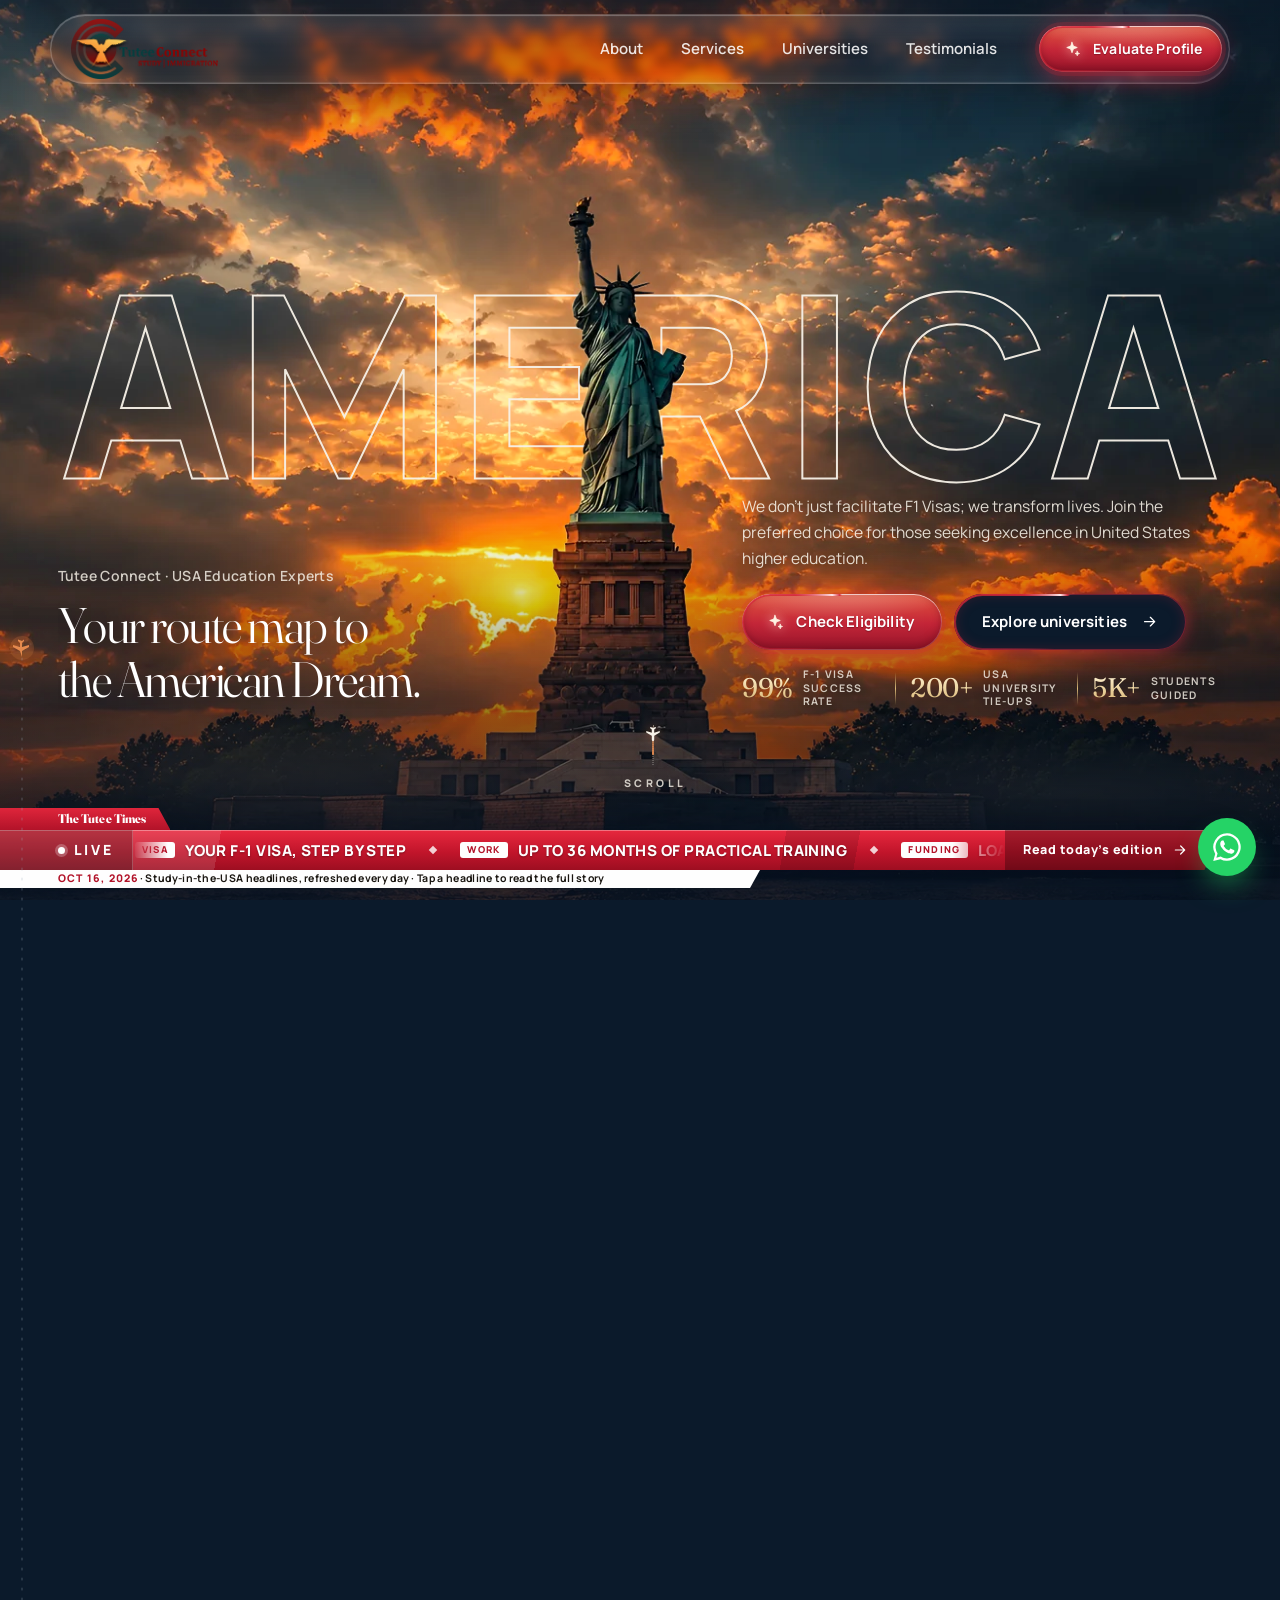
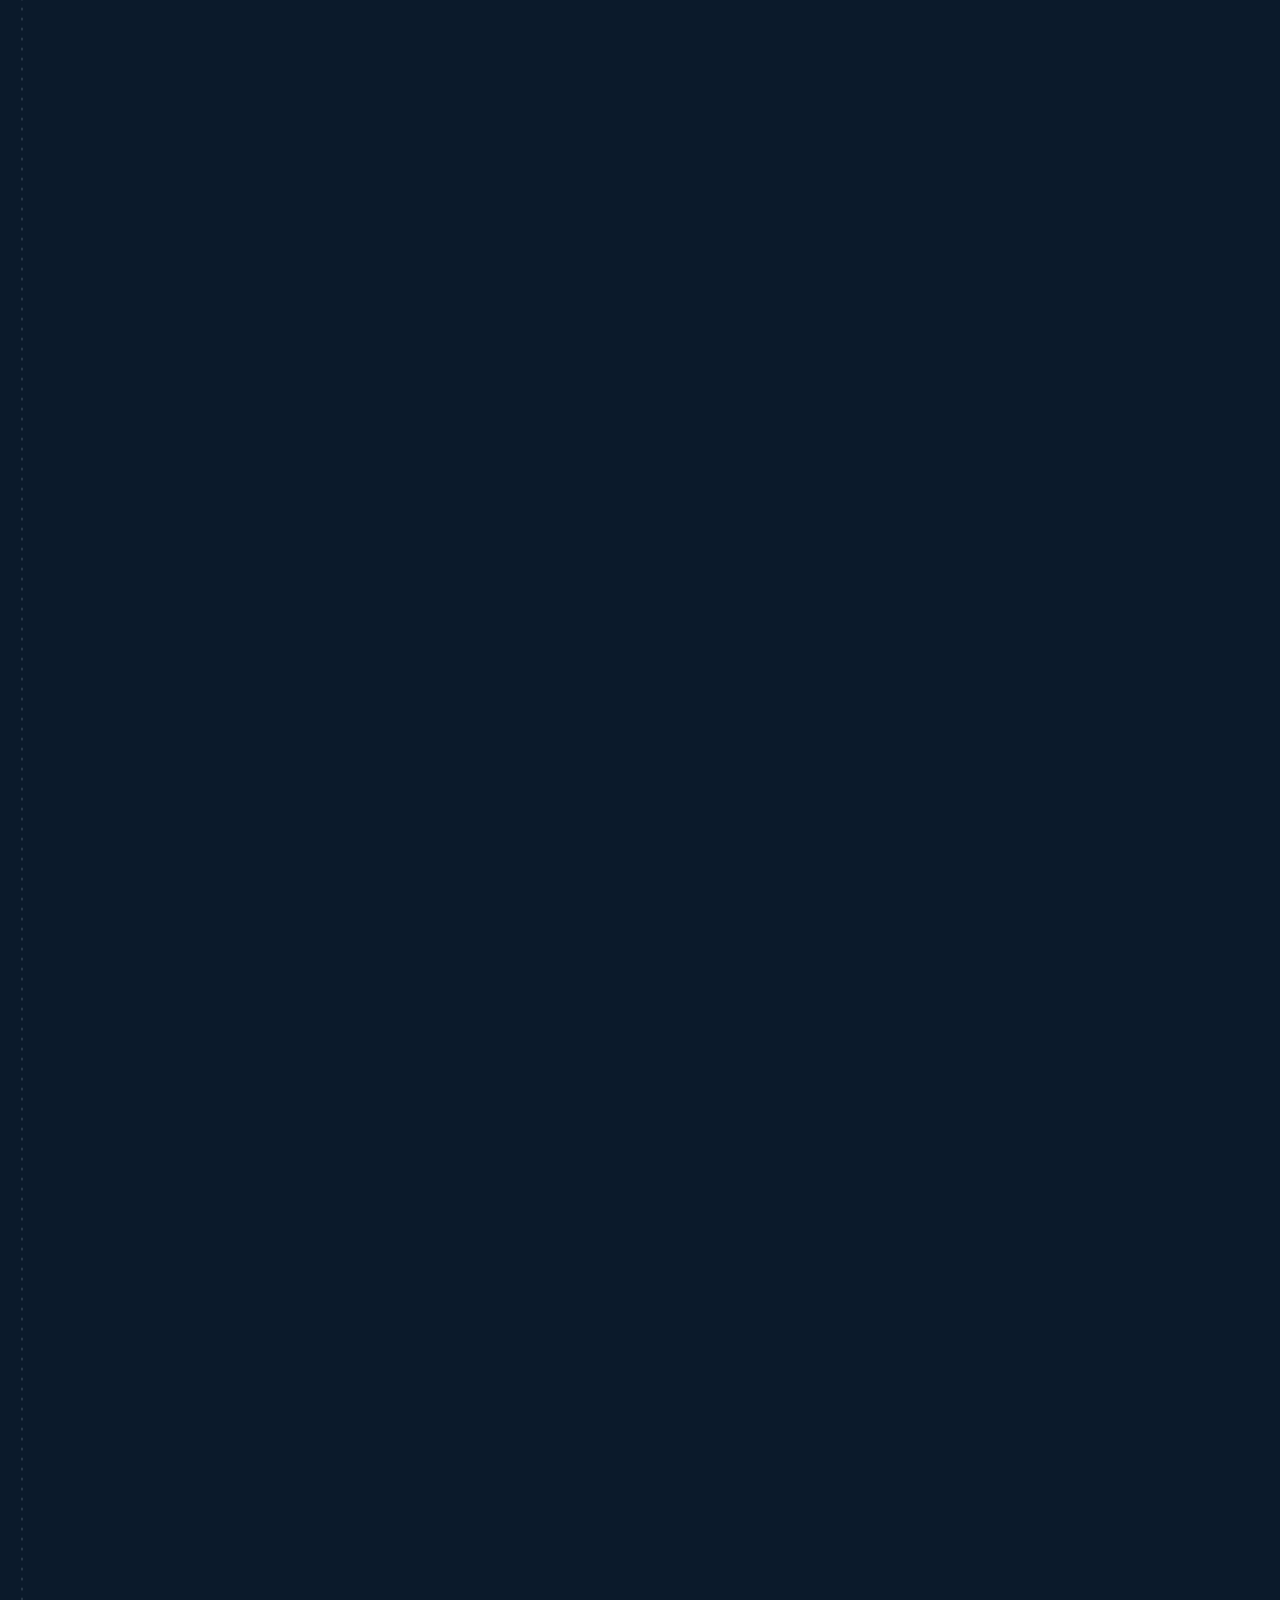
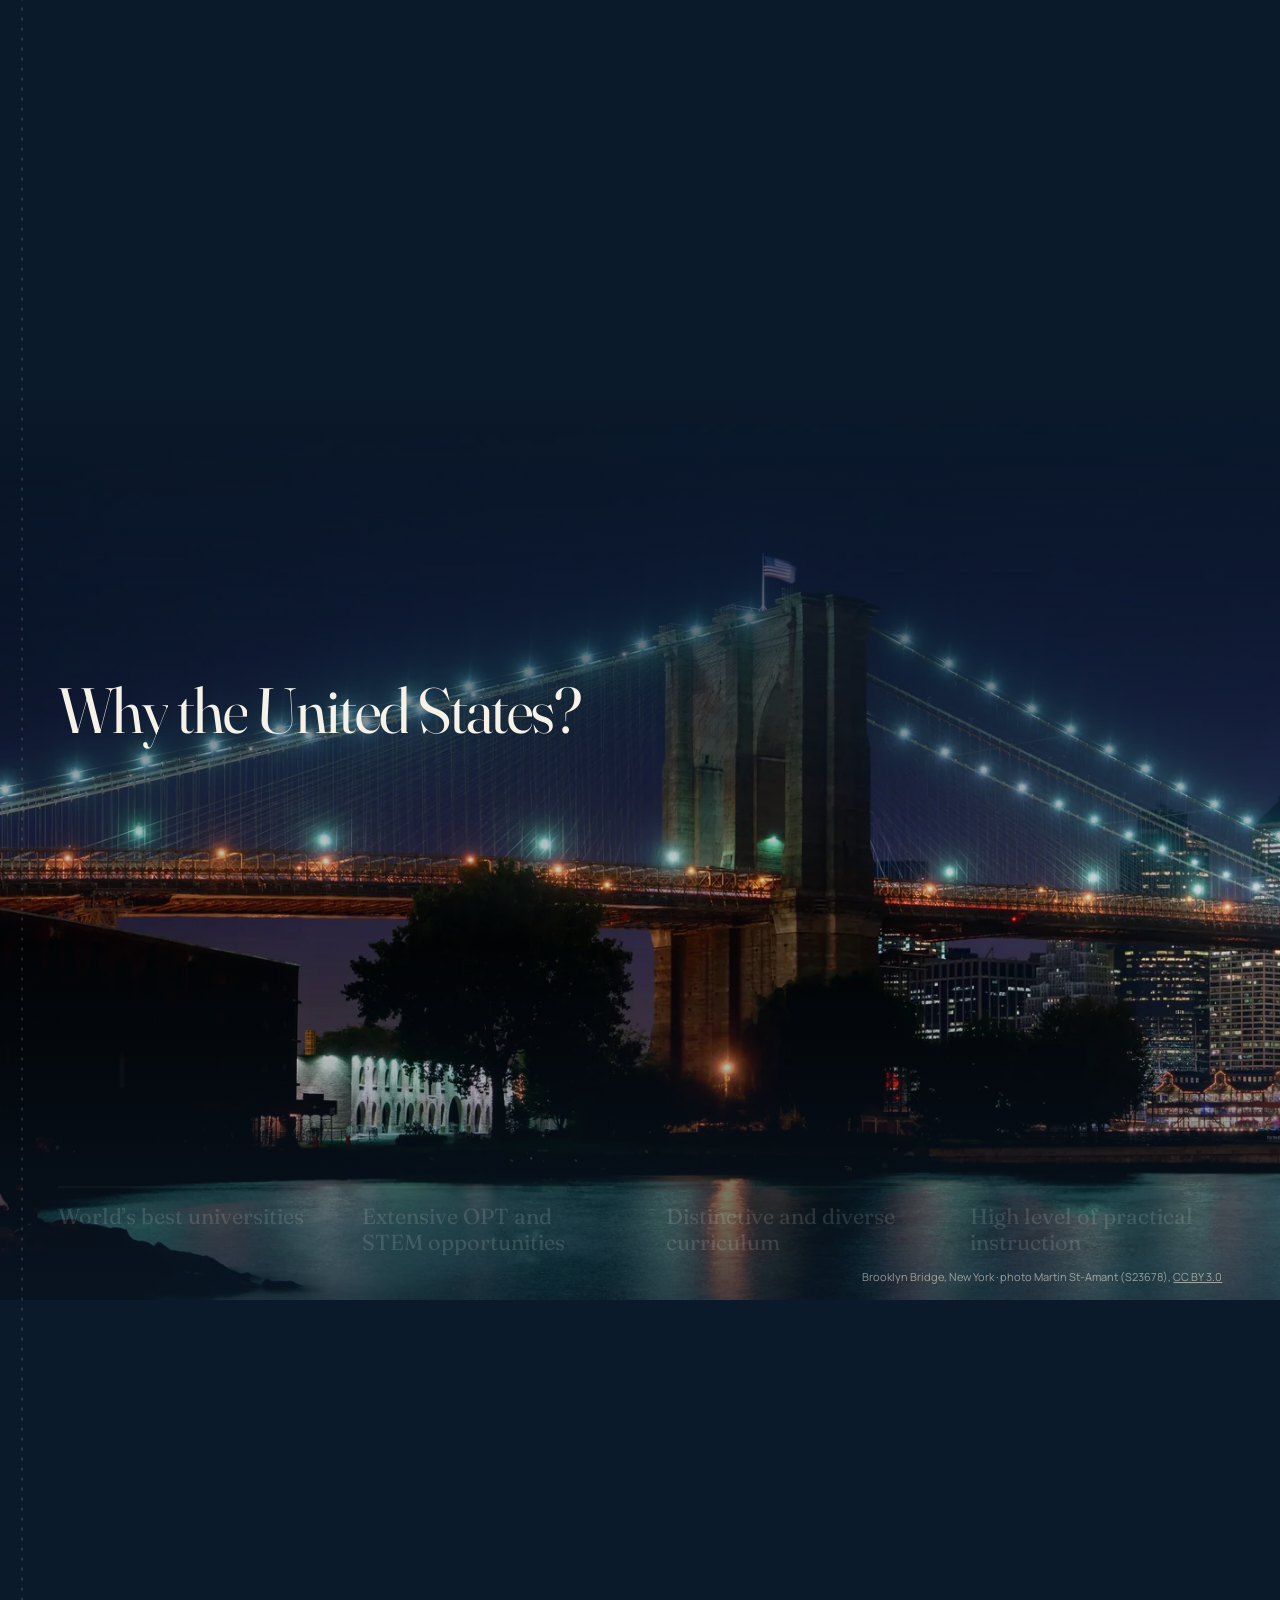
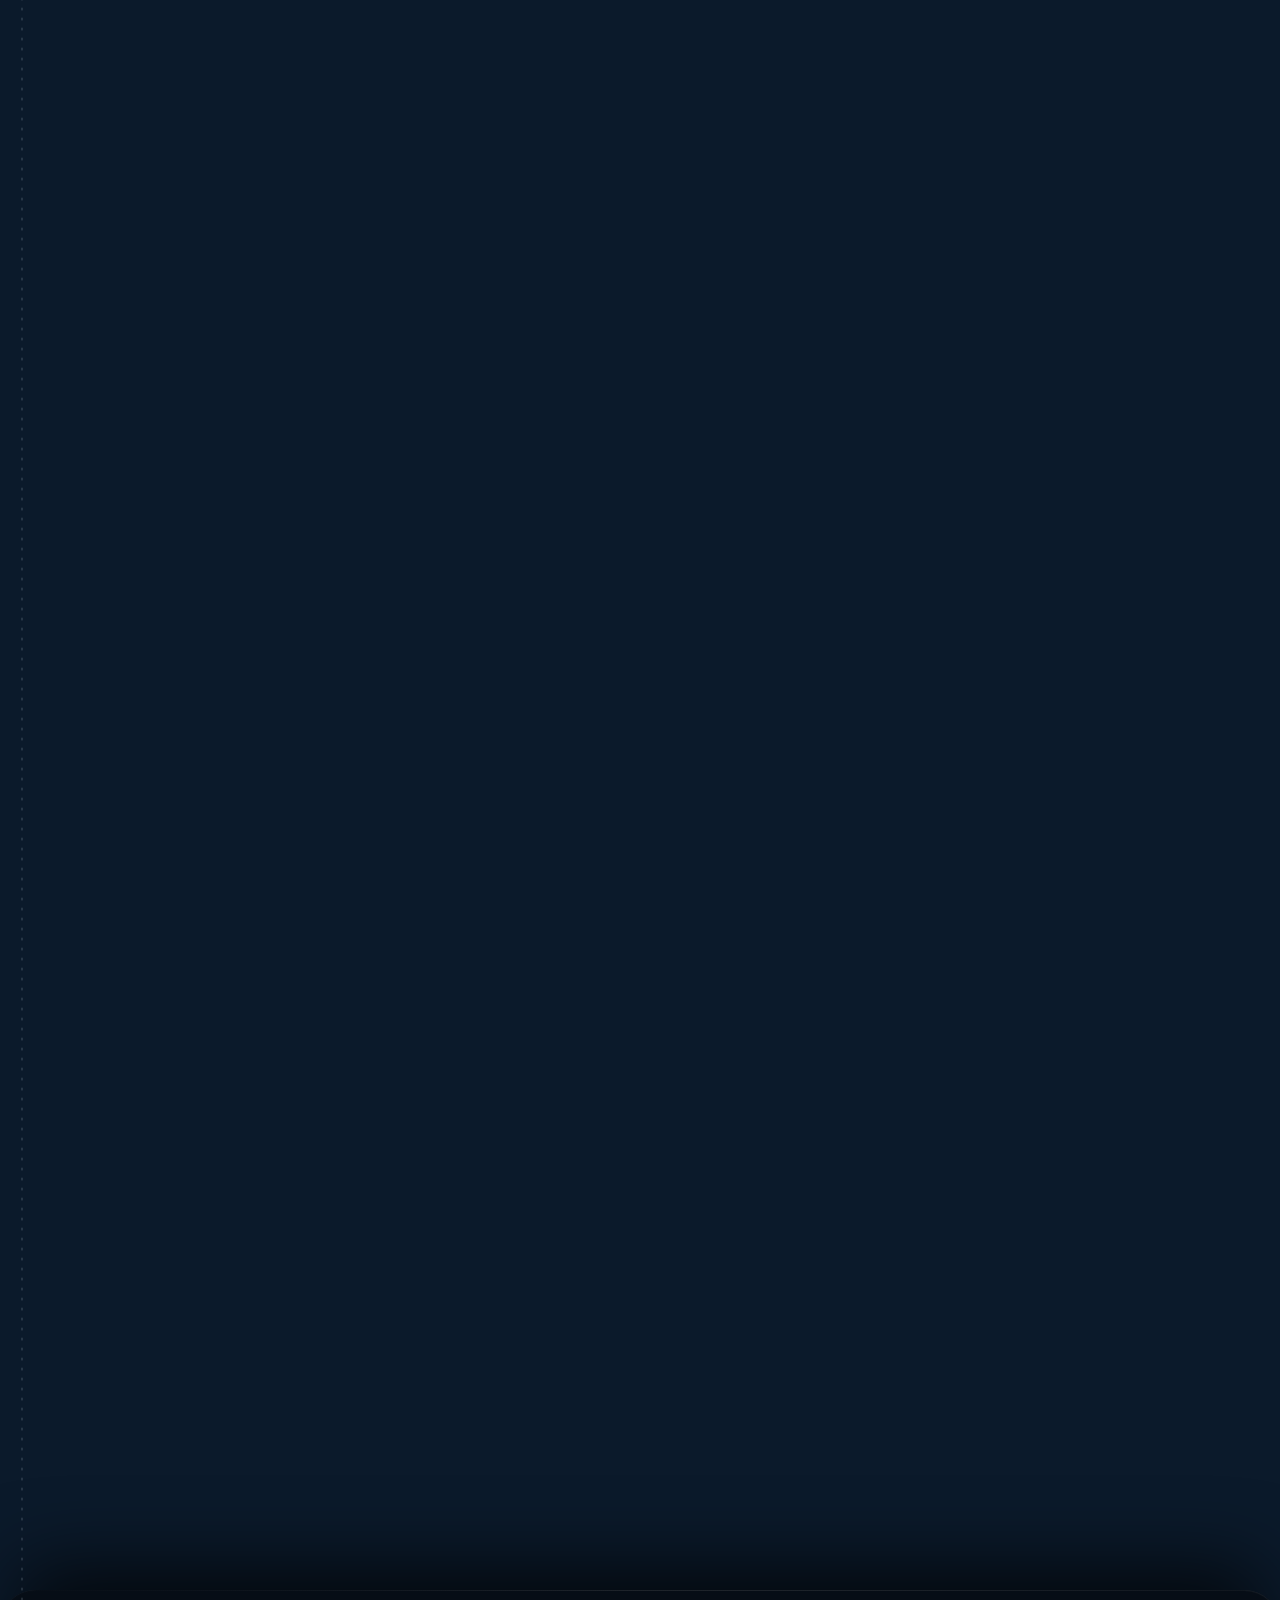
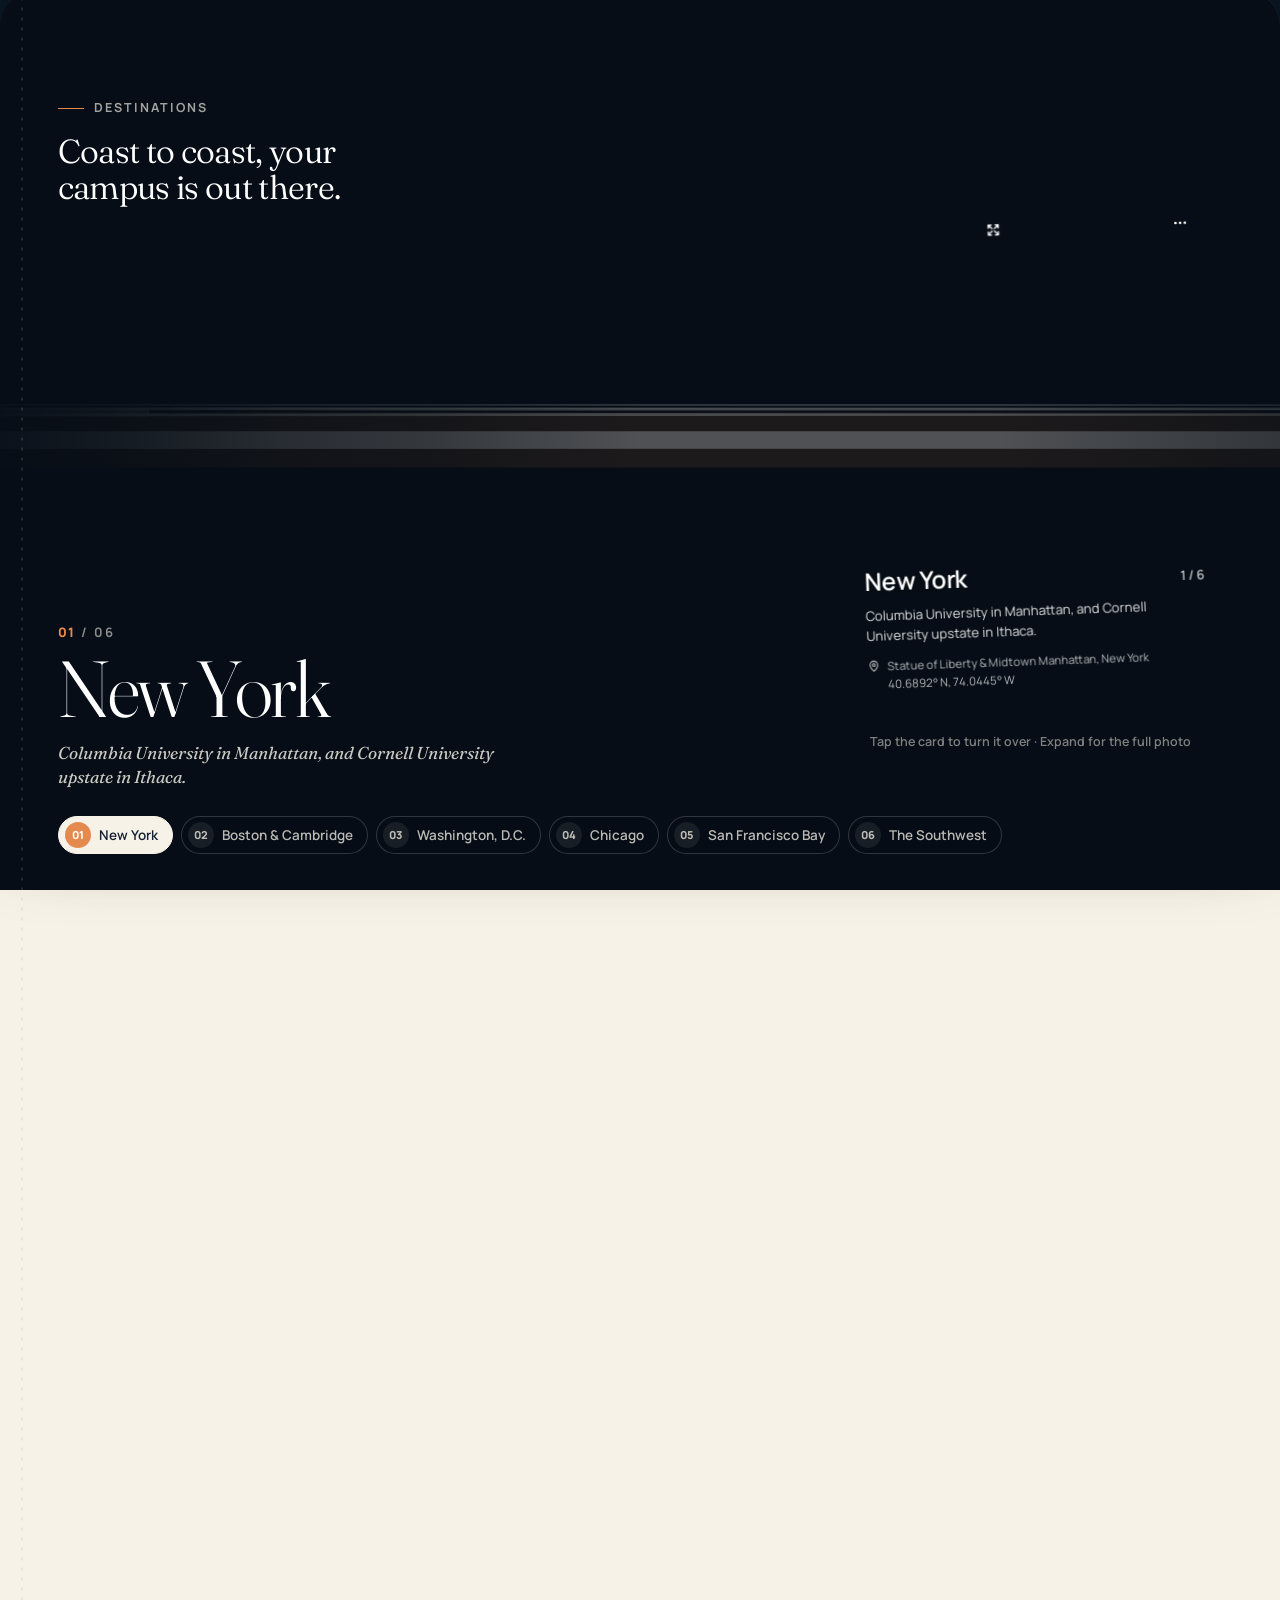
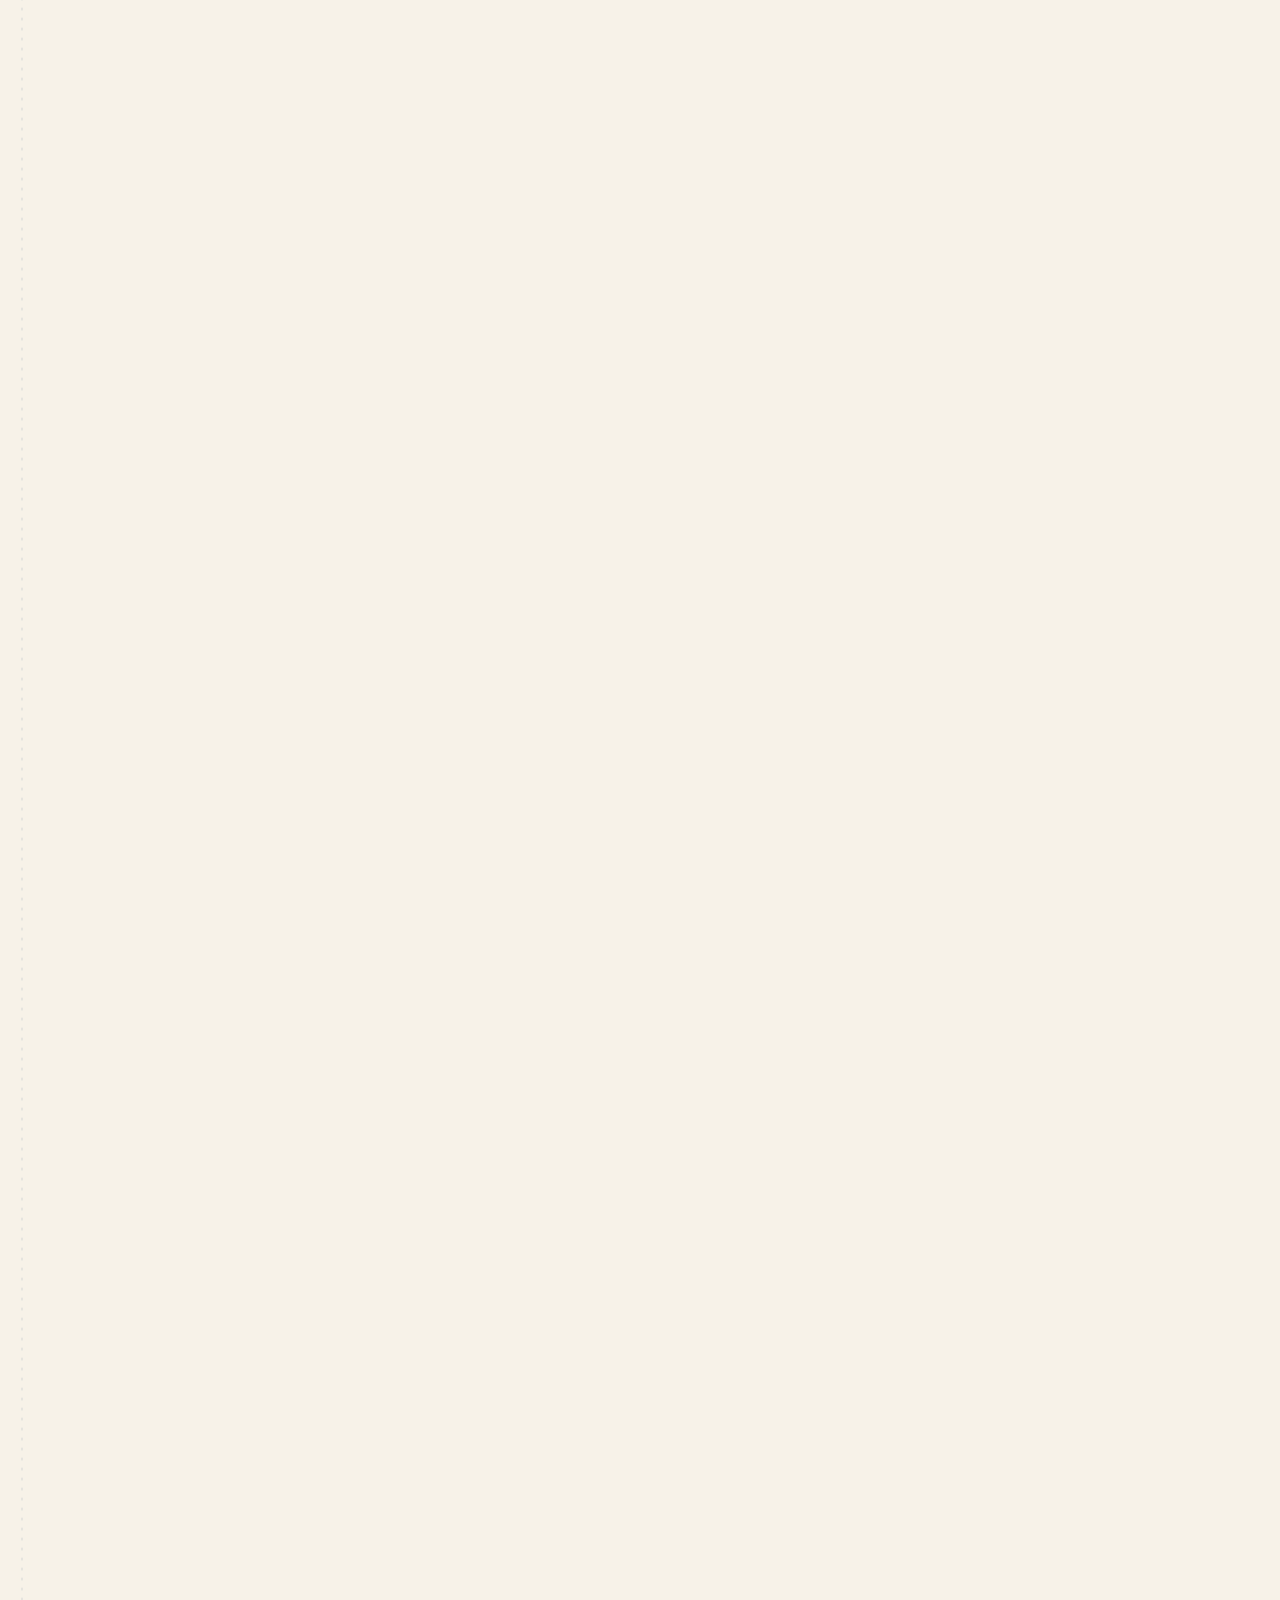
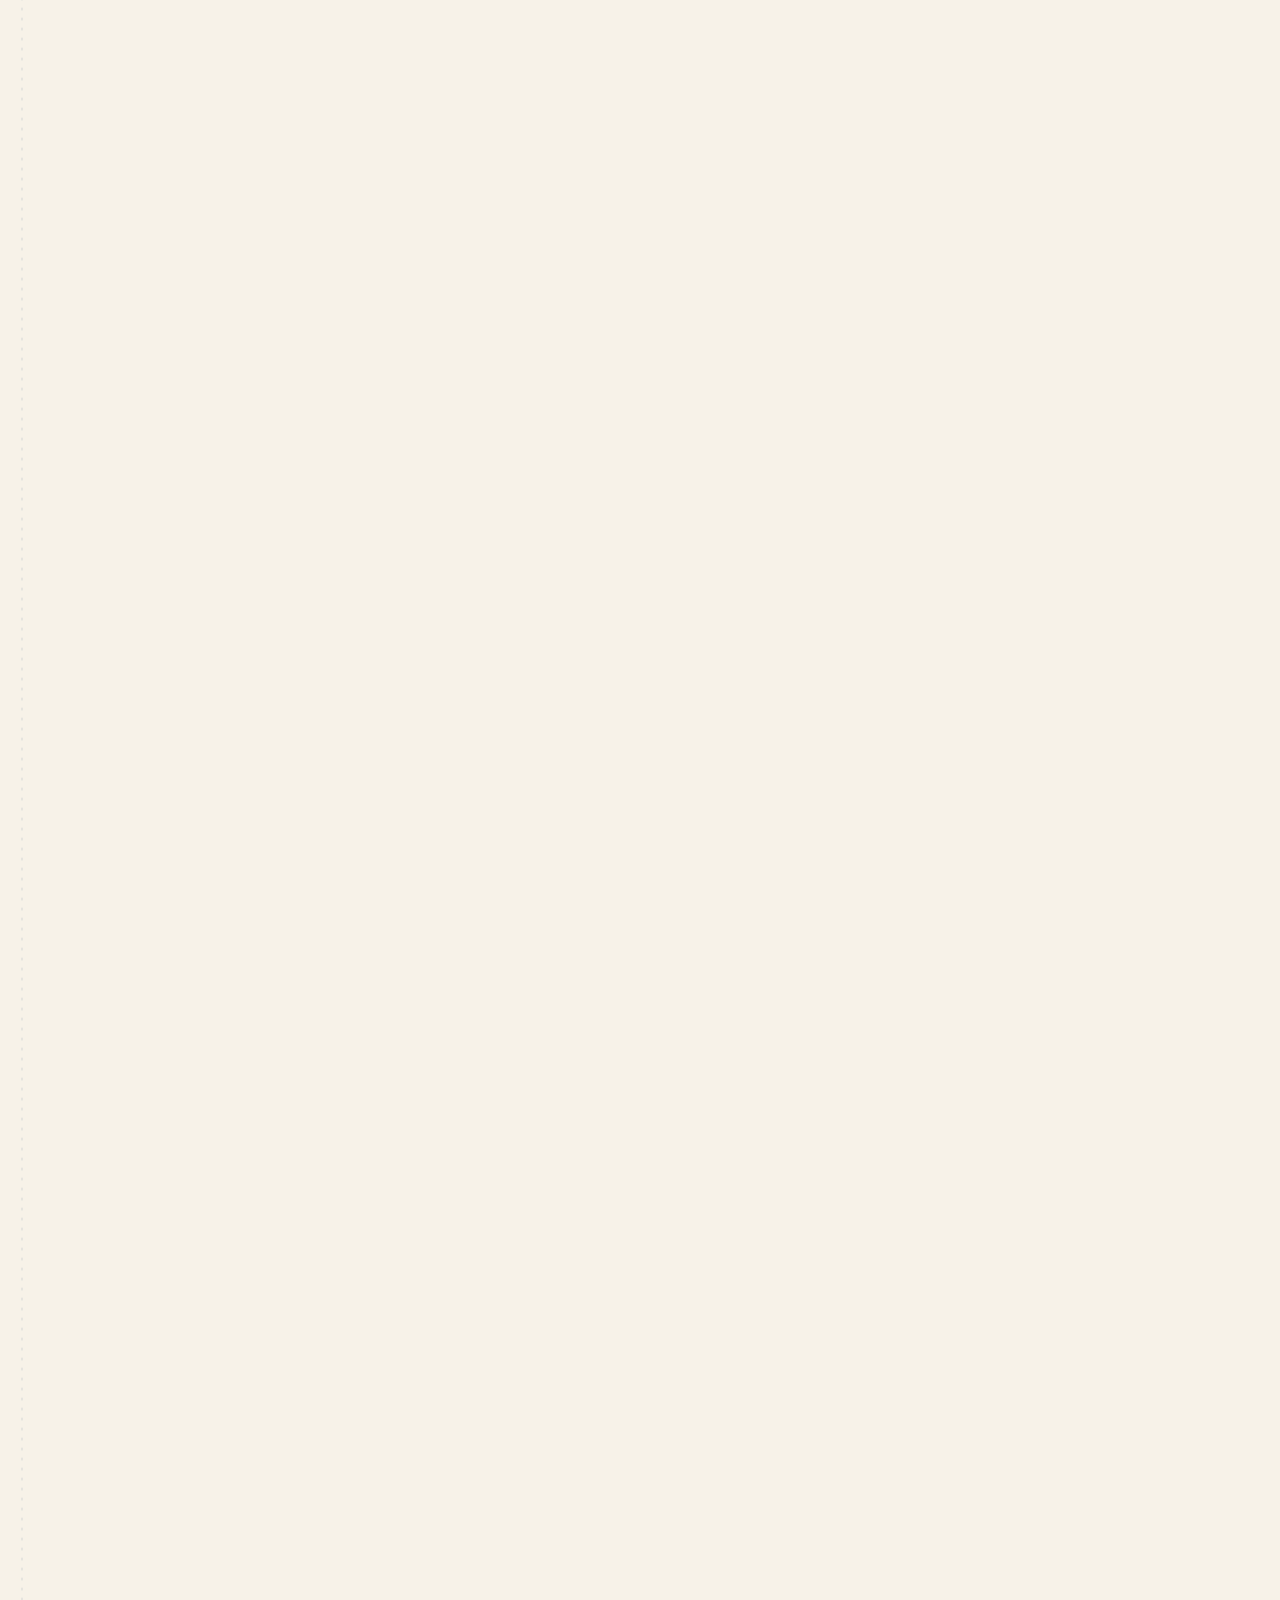
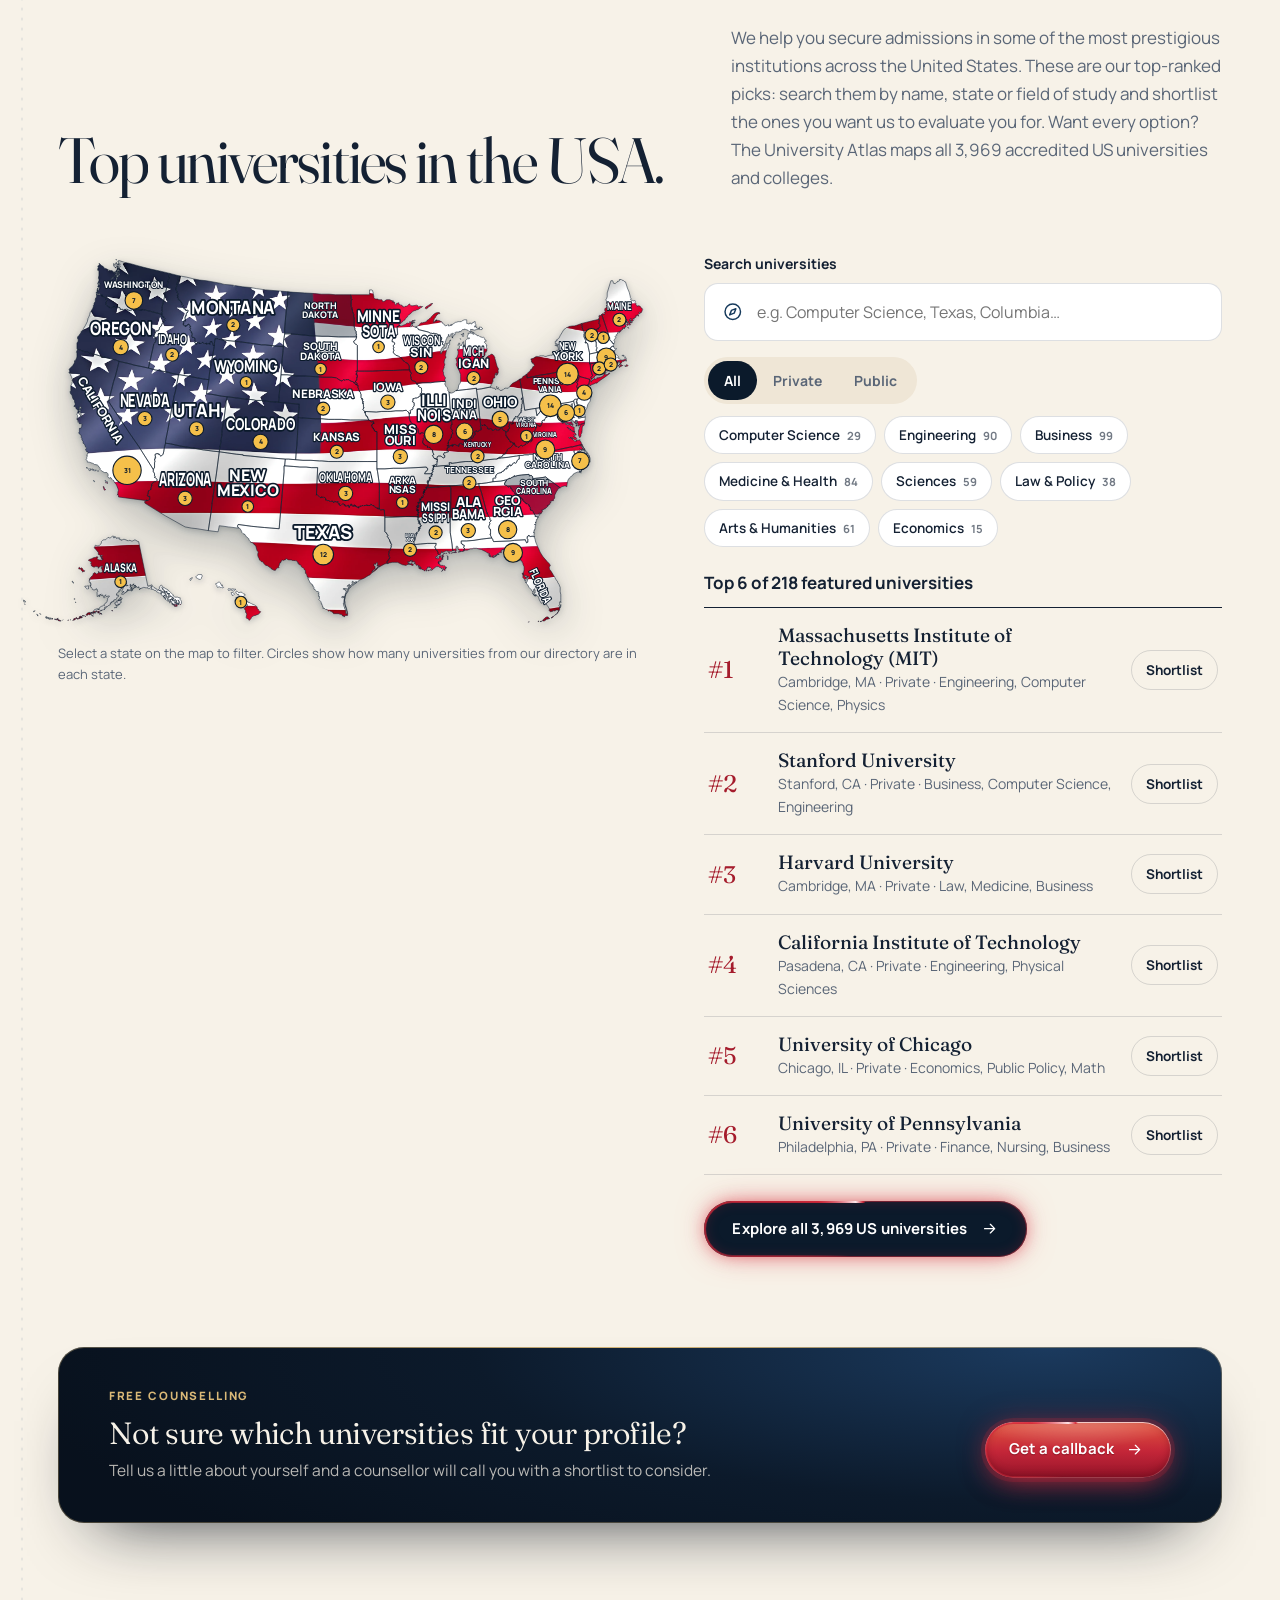
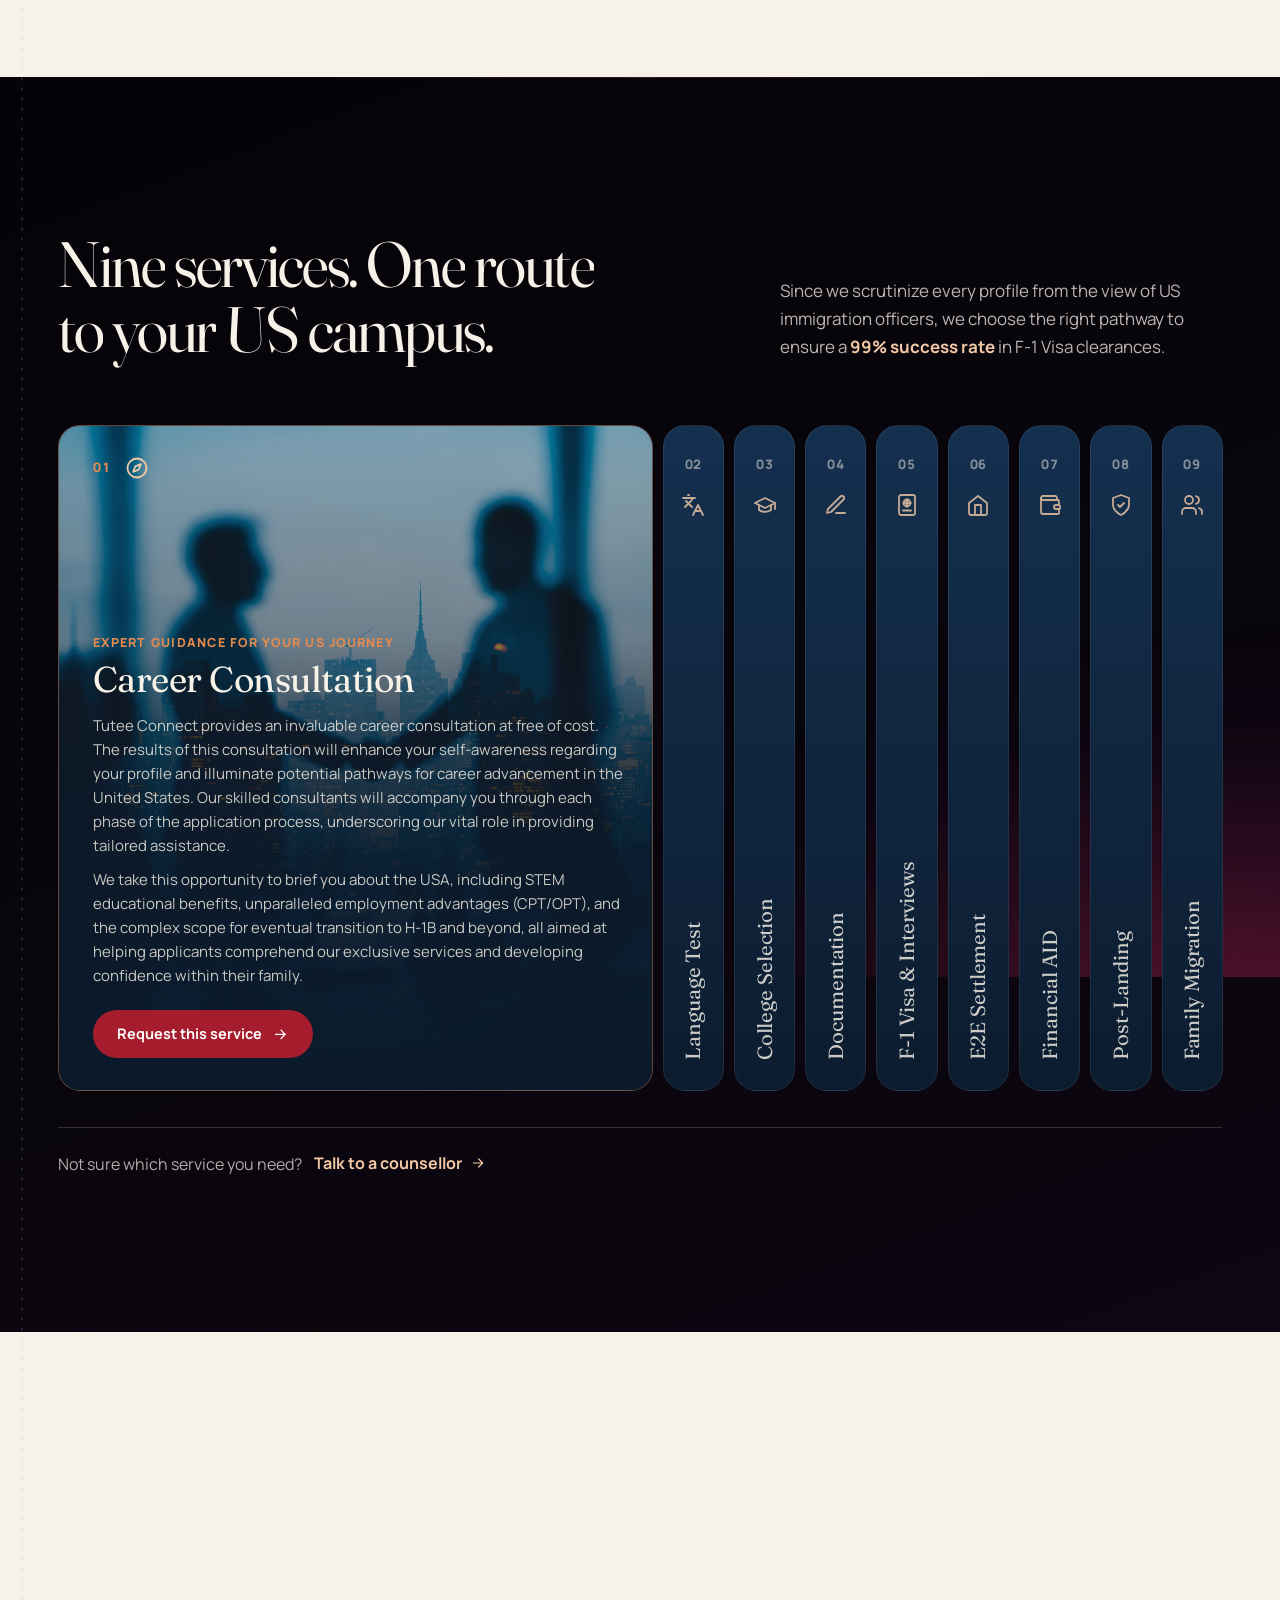
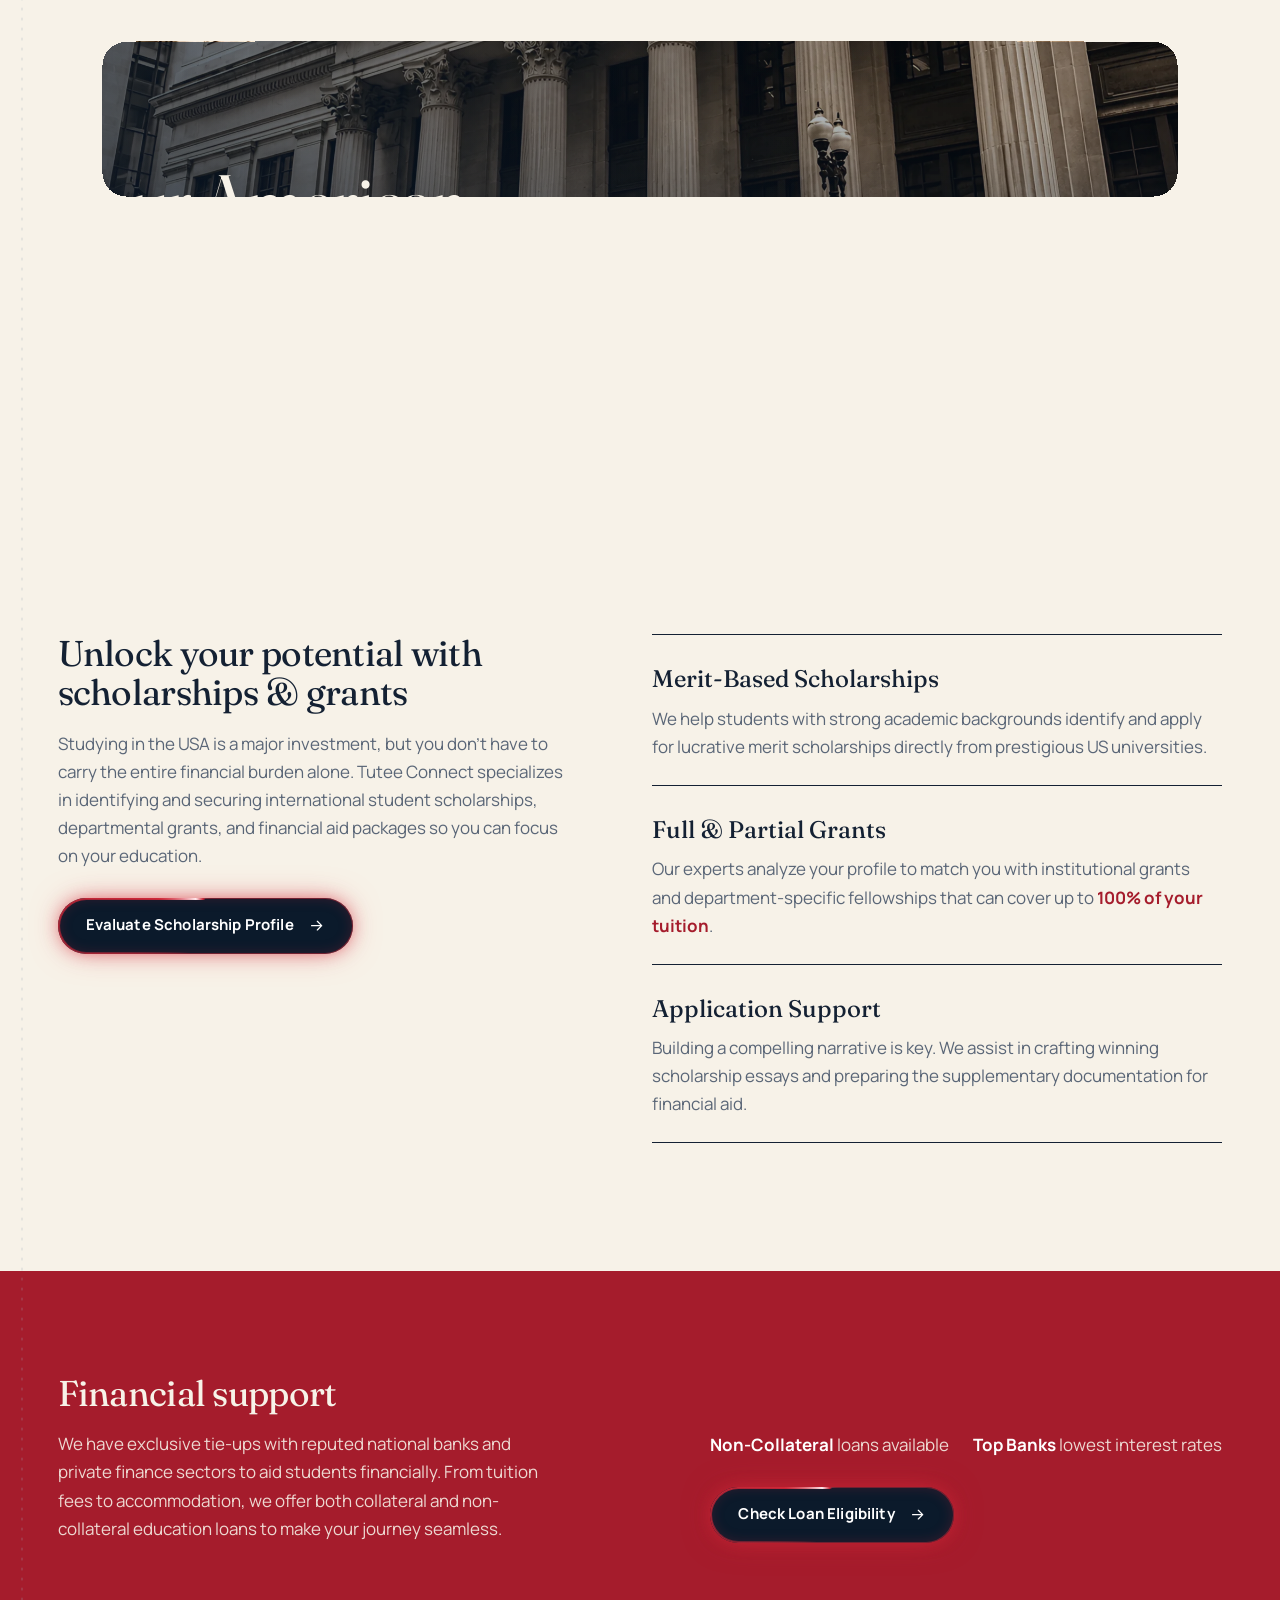
==== tutee-usa-site.html @ fb0ac5b4 "design correction." ====
<!doctype html>
<html lang="en">
<head>
<meta charset="utf-8">
<meta name="viewport" content="width=device-width, initial-scale=1, viewport-fit=cover">
<title>Tutee Connect - Study in the USA</title>
<meta name="description" content="Tutee Connect — USA education experts. Career consultation, college selection, documentation, F-1 visa interviews, education loans, scholarships, post-landing support and family migration. 99% F-1 visa success rate.">
<meta name="theme-color" content="#0b1a2b">
<meta property="og:title" content="Tutee Connect — Your Route Map to the American Dream">
<meta property="og:description" content="Admissions, F-1 visas, loans, scholarships and settlement support for studying in the United States.">
<meta property="og:image" content="[data-uri]">
<link rel="icon" type="image/png" href="[data-uri]">
<link rel="apple-touch-icon" href="[data-uri]">
<link rel="preconnect" href="https://thumb.wikimedia.org" crossorigin>
<style>
/* =====================================================================
   Tutee Connect — Study in the USA · "Harbor to Horizon"
   A coast-to-coast journey: New York Harbor at blue hour → the Golden Gate at sunset.
   Type: Fraunces (display, optical size) + Manrope (text). Self-hosted.
   ===================================================================== */
@font-face { font-family: 'Manrope'; font-style: normal; font-weight: 200 800; font-display: swap; src: url('[data-uri]') format('woff2'); unicode-range: U+0000-00FF, U+0131, U+0152-0153, U+02BB-02BC, U+02C6, U+02DA, U+02DC, U+0304, U+0308, U+0329, U+2000-206F, U+20AC, U+2122, U+2191, U+2193, U+2212, U+2215, U+FEFF, U+FFFD; }
@font-face { font-family: 'Manrope'; font-style: normal; font-weight: 200 800; font-display: swap; src: url('[data-uri]') format('woff2'); unicode-range: U+0100-02BA, U+02BD-02C5, U+02C7-02CC, U+02CE-02D7, U+02DD-02FF, U+1E00-1E9F, U+1EF2-1EFF, U+2020, U+20A0-20AB, U+20AD-20C0, U+2113, U+2C60-2C7F, U+A720-A7FF; }
@font-face { font-family: 'Fraunces'; font-style: normal; font-weight: 100 900; font-display: swap; src: url('[data-uri]') format('woff2'); }
@font-face { font-family: 'Fraunces'; font-style: italic; font-weight: 100 900; font-display: swap; src: url('[data-uri]') format('woff2'); }

:root {
  /* palette: harbor night → ivory paper → crimson → sky → sunset */
  --navy: #0b1a2b;
  --navy-2: #102640;
  --ocean: #163a5c;
  --crimson: #a51c2c;
  --crimson-2: #c0283a;
  --ivory: #f7f2e8;
  --cream: #efe6d6;
  --sky: #c9dbe8;
  --sky-deep: #8fb1c9;
  --sunset: #e58a4e;
  --ink: #142133;
  --muted: #5a6677;
  --line: rgba(20, 33, 51, .14);
  --line-light: rgba(247, 242, 232, .18);

  /* legacy names used by shared components (forms, chat, directory) */
  --maroon: var(--crimson); --maroon-2: var(--crimson-2); --maroon-deep: #6d0f1a;
  --teal: var(--ocean); --teal-deep: var(--navy); --ember: var(--sunset); --peach: #f3c9a6; --gold: #e2b56d;
  --paper: var(--ivory); --paper-2: var(--cream); --text: var(--ink); --white: #fff;

  --f-display: 'Fraunces', 'Iowan Old Style', Georgia, serif;
  --f-ui: 'Manrope', system-ui, -apple-system, 'Segoe UI', Roboto, sans-serif;
  --r-sm: 10px; --r-md: 16px; --r-lg: 22px; --r-xl: 28px;
  --ease: cubic-bezier(.2, .8, .2, 1);
  --ease-io: cubic-bezier(.65, 0, .35, 1);
  --gutter: clamp(18px, 4.5vw, 64px);
  --nav-h: 76px;
  color-scheme: dark;
}

*, *::before, *::after { box-sizing: border-box; }
html { -webkit-text-size-adjust: 100%; scroll-padding-top: 90px; background: var(--navy); }
.lenis.lenis-smooth { scroll-behavior: auto !important; }
.lenis.lenis-stopped { overflow: hidden; }
body { margin: 0; font-family: var(--f-ui); font-size: 17px; line-height: 1.65; color: var(--ink); background: var(--ivory); -webkit-font-smoothing: antialiased; -moz-osx-font-smoothing: grayscale; text-rendering: optimizeLegibility; overflow-x: clip; }
body.lock { overflow: hidden; }
[hidden] { display: none !important; }
img { max-width: 100%; display: block; }
a { color: inherit; text-decoration: none; }
button { font: inherit; color: inherit; cursor: pointer; background: none; border: 0; padding: 0; }
a, button { touch-action: manipulation; -webkit-tap-highlight-color: transparent; }
h1, h2, h3, h4 { margin: 0; font-weight: 600; }
p, dl, dd, figure, blockquote { margin: 0; }
ul, ol { margin: 0; padding: 0; list-style: none; }
:focus-visible { outline: 2px solid var(--sunset); outline-offset: 3px; border-radius: 6px; }
::selection { background: var(--crimson); color: #fff; }
.skip { position: fixed; left: 16px; top: -60px; z-index: 300; background: #fff; color: var(--ink); padding: 10px 16px; border-radius: 10px; font-weight: 700; transition: top .2s; }
.skip:focus { top: 12px; }
.wrap { width: 100%; max-width: 1360px; margin-inline: auto; padding-inline: var(--gutter); }
.ico { width: 1.15em; height: 1.15em; flex: none; fill: none; stroke: currentColor; stroke-width: 1.8; stroke-linecap: round; stroke-linejoin: round; }
.hp { position: absolute !important; left: -9999px; width: 1px; height: 1px; opacity: 0; }

/* type */
.display { font-family: var(--f-display); font-weight: 380; font-size: clamp(2.4rem, 5vw, 4.9rem); line-height: 1.02; letter-spacing: -0.03em; color: var(--ink); font-variation-settings: 'opsz' 144; text-wrap: balance; }
.display--light { color: var(--ivory); }
.display--sm { font-size: clamp(2rem, 3.4vw, 3.2rem); }
.w { display: inline-block; overflow: hidden; vertical-align: top; padding-bottom: .1em; margin-bottom: -.1em; }
.wi { display: inline-block; } /* no permanent will-change: dozens of words would each hold a GPU layer */

/* buttons: arrow travels, fill wipes in from the left */
.btn { --h: 56px; position: relative; display: inline-flex; align-items: center; justify-content: center; gap: 14px; height: var(--h); padding: 0 28px; border-radius: 999px; font-weight: 700; font-size: 15px; letter-spacing: .01em; white-space: nowrap; isolation: isolate; overflow: hidden; transition: transform .35s var(--ease), color .35s, border-color .35s, background-color .35s; }
.btn::before { content: ''; position: absolute; inset: 0; z-index: -1; border-radius: inherit; transform: scaleX(0); transform-origin: right; transition: transform .55s var(--ease); }
.btn:hover::before { transform: scaleX(1); transform-origin: left; }
.btn .ico { transition: transform .5s var(--ease); }
.btn:hover .ico { transform: translateX(5px); }
.btn:active { transform: scale(.97); }
.btn--primary { color: #fff; background: var(--crimson); }
.btn--primary::before { background: #861522; }
.btn--line { color: var(--ink); border: 1.5px solid currentColor; }
.btn--line::before { background: var(--ink); }
.btn--line:hover { color: var(--ivory); border-color: var(--ink); }
.btn--line-light { color: var(--ivory); border-color: rgba(247,242,232,.6); }
.btn--line-light::before { background: var(--ivory); }
.btn--line-light:hover { color: var(--navy); border-color: var(--ivory); }
.btn--light { color: var(--navy); background: var(--ivory); }
.btn--light::before { background: #fff; }
.btn--sm { --h: 46px; padding: 0 20px; font-size: 14px; }
.btn--block { width: 100%; }
.btn[disabled] { opacity: .7; cursor: default; }
.iconbtn { display: grid; place-items: center; width: 48px; height: 48px; border-radius: 50%; color: #fff; border: 1.5px solid rgba(255,255,255,.3); transition: background .3s, color .3s, transform .3s var(--ease); }
.iconbtn:hover { background: #fff; color: var(--navy); }
.iconbtn:active { transform: scale(.92); }
.iconbtn--ink { color: var(--ink); border-color: var(--line); }
.iconbtn--ink:hover { background: var(--ink); color: var(--ivory); }
.iconbtn--light { color: var(--ink); background: #fff; border-color: var(--line); }
.glass--light { background: #fffdf8; }

/* header */
.nav { position: fixed; inset: 14px 0 auto; z-index: 80; pointer-events: none; padding-top: env(safe-area-inset-top); }
.nav__inner { pointer-events: auto; display: flex; align-items: center; gap: 18px; width: min(1240px, calc(100% - 2 * var(--gutter) + 16px)); margin: 0 auto; padding: 8px; border-radius: 999px; transition: background .4s, box-shadow .4s, transform .5s var(--ease); }
.nav.is-scrolled .nav__inner { background: rgba(11, 26, 43, .86); box-shadow: 0 18px 40px -24px rgba(0,0,0,.6); }
.nav.is-hidden .nav__inner { transform: translateY(-140%); }
.nav__brand { display: flex; align-items: center; padding: 0; background: none; }
/* no white pill and no halo: the logo sits straight on the glass bar */
.nav__brand img { height: 50px; width: auto; }
.nav__links { display: flex; gap: 2px; margin-left: auto; }
.nav__links a { position: relative; padding: 10px 16px; font-size: 15px; font-weight: 600; color: rgba(247,242,232,.82); transition: color .3s; }
.nav__links a::after { content: ''; position: absolute; left: 16px; right: 16px; bottom: 4px; height: 2px; background: var(--sunset); transform: scaleX(0); transform-origin: right; transition: transform .45s var(--ease); }
.nav__links a:hover { color: #fff; }
.nav__links a:hover::after, .nav__links a.is-active::after { transform: scaleX(1); transform-origin: left; }
.nav__links a.is-active { color: #fff; }
.nav__cta { margin-left: 6px; }
.nav__burger { display: none; width: 42px; height: 42px; border-radius: 50%; place-items: center; color: #fff; background: rgba(11,26,43,.7); margin-left: auto; }
/* header bar: warm cream frosted glass (#ECE4D5), no rim; the current/hovered link is lit by a soft grey-white glow */
.nav__inner, .nav.is-scrolled .nav__inner { position: relative; padding: 5px 7px 5px 16px; border-radius: 16px; background: linear-gradient(180deg, rgba(240,233,220,.66), rgba(232,223,207,.58)); -webkit-backdrop-filter: blur(24px) saturate(1.6); backdrop-filter: blur(24px) saturate(1.6); box-shadow: 0 22px 44px -26px rgba(0,0,0,.45), inset 0 1px 0 rgba(255,255,255,.45); }
.nav__links a { padding: 9px 16px; border-radius: 10px; transition: color .3s, background .4s, text-shadow .4s; }
.nav__links a::after { left: 28%; right: 28%; bottom: -9px; height: 3px; border-radius: 3px; background: linear-gradient(90deg, #8d949c, #f4f6f8, #8d949c); box-shadow: 0 0 12px 2px rgba(225,230,236,.65); }
.nav__links a:hover, .nav__links a.is-active { color: #fff; background: radial-gradient(60% 90% at 50% 120%, rgba(214,220,228,.32), transparent 70%); text-shadow: 0 0 14px rgba(230,234,240,.6); }
.nav__burger { background: rgba(255,255,255,.06); box-shadow: inset 0 0 0 1px rgba(255,255,255,.12); }
.nav__links { position: relative; }
.nav__links a, .nav__links a:hover, .nav__links a.is-active { position: relative; z-index: 1; color: rgba(22,30,42,.74); background: none; text-shadow: none; transition: color .35s; }
.nav__links a::after { display: none; }
.nav__links a.is-lens { color: #0f1620; }
/* glass lens that glides between links */
.nav__lens { position: absolute; left: 0; top: 50%; height: 40px; margin-top: -20px; border-radius: 10px; opacity: 0; pointer-events: none;
  background: linear-gradient(180deg, rgba(255,255,255,.82), rgba(255,255,255,.5)); /* no second backdrop blur inside the already-blurred bar */
  box-shadow: inset 0 1px 0 #fff, inset 0 -1px 0 rgba(17,24,35,.06), 0 8px 18px -10px rgba(17,24,35,.45);
  transition: transform .5s cubic-bezier(.22,1.2,.36,1), width .5s cubic-bezier(.22,1.2,.36,1), opacity .3s; }
.nav__lens.is-on { opacity: 1; }
.nav__lens::after { content: ''; position: absolute; left: 50%; bottom: 3px; width: 5px; height: 5px; margin-left: -2.5px; border-radius: 50%; background: var(--sunset); box-shadow: 0 0 8px rgba(229,138,78,.8); }
/* label roll: the word slides up and a fresh copy rolls in from below */
.nav__roll { position: relative; display: block; overflow: hidden; line-height: 1.3; }
.nav__links { align-items: center; }
.nav__roll > span { display: inline-block; transition: transform .45s cubic-bezier(.65,0,.35,1); }
.nav__roll::after { content: attr(data-t); position: absolute; left: 0; top: 100%; transition: transform .45s cubic-bezier(.65,0,.35,1); }
.nav__links a:hover .nav__roll > span, .nav__links a:focus-visible .nav__roll > span { transform: translateY(-110%); }
.nav__links a:hover .nav__roll::after, .nav__links a:focus-visible .nav__roll::after { transform: translateY(-100%); }
@media (prefers-reduced-motion: reduce) { .nav__lens, .nav__roll > span, .nav__roll::after { transition: none; } }
.nav__burger { color: #111823; background: rgba(255,255,255,.4); box-shadow: inset 0 0 0 1px rgba(22,30,42,.12); }
.nav__inner, .nav__links a { transition: background .45s, color .35s, box-shadow .4s, transform .5s var(--ease); }

/* coast-to-coast route rail */
.on-light .route { --route-c: rgba(20,33,51,.7); --route-bg: var(--ivory); }

/* =====================================================================
   HERO — depth photograph of New York Harbor
   ===================================================================== */
.hero { position: relative; height: 400vh; background: var(--navy); color: var(--ivory); }
.hero__stage { position: sticky; top: 0; height: 100vh; height: 100svh; min-height: 600px; overflow: hidden; background: #2a1d17; }
.hero__frame { position: absolute; inset: 0; }
.hero__scene { position: absolute; inset: 0; }
.hero__stage { --py: 88%; --hw-color: rgba(247,242,232,.95); --hw-fill: var(--ivory); }
@media (min-aspect-ratio: 23/10) { .hero__stage { --py: 66%; } }
.hero__bg, .hero__fg { position: absolute; inset: -8px; will-change: transform; backface-visibility: hidden; }
.hero__img { position: absolute; inset: 0; width: 100%; height: 100%; max-width: none; object-fit: cover; object-position: 50% var(--py); filter: saturate(1.04) contrast(1.03); }
/* the statue cut-out (pre-baked transparent WebP of the same photograph) sits in front of the word */
.hero__word { position: absolute; left: 50%; top: var(--word-y, 42%); width: var(--word-w, 90vw); aspect-ratio: var(--hw-ratio, 9056/1620); transform: translate(-50%, -50%); pointer-events: none; }
.hw { position: absolute; top: 0; bottom: 0; display: block; transform-origin: 50% 50%; }
.hw svg { position: absolute; inset: 0; width: 100%; height: 100%; overflow: visible; }
.hw__o path { fill: none; stroke: var(--hw-color); stroke-width: var(--hw-stroke, 2px); vector-effect: non-scaling-stroke; stroke-linejoin: miter; }
.hw__f { opacity: 0; }
.hw__f path { fill: var(--hw-fill); }
.hero__mist { position: absolute; left: -10%; right: -10%; bottom: 6%; height: 30%; pointer-events: none; opacity: .55; }
.hero__mist i { position: absolute; inset: 0; background: radial-gradient(42% 40% at 26% 74%, rgba(255,196,140,.2), transparent 72%), radial-gradient(36% 32% at 78% 80%, rgba(255,214,170,.16), transparent 72%); animation: mist 26s linear infinite alternate; will-change: transform; }
.hero__mist i + i { animation-duration: 34s; animation-direction: alternate-reverse; opacity: .7; }
@keyframes mist { from { transform: translate3d(-6%,0,0); } to { transform: translate3d(6%,0,0); } }
.hero__veil { position: absolute; inset: 0; pointer-events: none; background: linear-gradient(180deg, rgba(8,20,36,.5) 0%, rgba(8,20,36,0) 16%, rgba(8,20,36,0) 58%, rgba(8,20,36,.4) 78%, rgba(8,20,36,.78) 100%); }
.hero__night { position: absolute; inset: 0; pointer-events: none; background: var(--navy); opacity: 0; will-change: opacity; }
.hero__copy { position: absolute; left: 0; right: 0; bottom: clamp(84px, 11vh, 120px); z-index: 2; display: grid; grid-template-columns: minmax(0, 1.1fr) minmax(0, 1fr); gap: 20px 60px; align-items: end; }
.hero__kicker { font-size: 14px; font-weight: 600; letter-spacing: .02em; color: rgba(247,242,232,.82); margin-bottom: 14px; }
.hero__title { font-family: var(--f-display); font-weight: 340; font-size: clamp(2.3rem, 3.9vw, 3.9rem); line-height: 1; letter-spacing: -0.03em; color: #fff; font-variation-settings: 'opsz' 144; text-shadow: 0 2px 30px rgba(6,16,30,.4); }
.hero__title .line { display: block; overflow: hidden; padding-bottom: .08em; }
.hero__title .line > span { display: inline-block; }
.hero__side { justify-self: end; max-width: 30rem; }
.hero__lede { font-size: clamp(.98rem, 1.1vw, 1.08rem); color: rgba(247,242,232,.88); text-shadow: 0 1px 14px rgba(6,16,30,.5); }
.hero__ctas { display: flex; flex-wrap: wrap; gap: 12px; margin-top: 22px; }
.hero__after { position: absolute; z-index: 2; inset: 0; display: flex; align-items: center; pointer-events: none; opacity: 0; color: var(--ivory);
  background: radial-gradient(60% 55% at 50% 58%, rgba(22,58,92,.55), transparent 70%); }
.hero__after.is-live { pointer-events: auto; }
.sr-only { position: absolute; width: 1px; height: 1px; overflow: hidden; clip: rect(0 0 0 0); white-space: nowrap; margin: 0; }
/* ---- the passport ---- */
.pp-wrap { width: 100%; height: 100%; display: grid; grid-template-rows: auto 1fr; padding-top: clamp(92px, 12vh, 124px); padding-bottom: clamp(18px, 4vh, 40px); }
.pp-head { display: flex; flex-direction: column; align-items: center; text-align: center; gap: 12px; }
.pp-k { display: inline-flex; align-items: center; gap: 10px; font-size: 12.5px; font-weight: 700; letter-spacing: .16em; text-transform: uppercase; color: rgba(247,242,232,.7); }
.pp-k__dot { width: 8px; height: 8px; border-radius: 50%; background: var(--sunset); box-shadow: 0 0 0 4px rgba(229,138,78,.18); }
.pp-t { font-family: var(--f-display); font-weight: 340; font-size: clamp(2rem, 4vw, 4rem); line-height: 1; letter-spacing: -.03em; font-variation-settings: 'opsz' 144; }
.pp-t span { font-style: italic; color: var(--sunset); }
.pp-scene { --ph: min(63vh, 620px); --pw: calc(var(--ph) / 1.4); position: relative; display: grid; place-items: center; perspective: 1600px; min-height: 0; }
.pp-tilt { transform-style: preserve-3d; will-change: transform; }
.pp { position: relative; width: calc(var(--pw) * 2); height: var(--ph); transform-style: preserve-3d; will-change: transform; }
.pp::before { content: ''; position: absolute; left: 6%; right: 6%; bottom: -7%; height: 14%; border-radius: 50%; background: rgba(0,0,0,.45); filter: blur(22px); transform: translateZ(-40px); }
.pp__page, .pp__face { position: absolute; top: 0; width: var(--pw); height: 100%; border-radius: 6px 14px 14px 6px; overflow: hidden; }
.pp__page--r, .pp__face--back { color: #3b2f22;
  background: radial-gradient(120% 80% at 50% 120%, rgba(165,28,44,.06), transparent 60%), repeating-radial-gradient(circle at 50% 130%, rgba(22,58,92,.05) 0 1px, transparent 1px 10px), repeating-linear-gradient(0deg, rgba(22,58,92,.035) 0 1px, transparent 1px 28px), #f4ecdc;
  box-shadow: inset 14px 0 24px -14px rgba(60,40,20,.35); }
.pp__page--r { left: var(--pw); }
.pp__pagehead { position: relative; z-index: 1; display: flex; justify-content: space-between; padding: 18px 22px 0; font-size: 10.5px; font-weight: 800; letter-spacing: .2em; text-transform: uppercase; color: rgba(59,47,34,.55); }
.pp__pagefoot { position: absolute; left: 0; right: 0; bottom: 14px; text-align: center; font-family: var(--f-display); font-style: italic; font-size: 13px; color: rgba(59,47,34,.5); }
.pp__wm { position: absolute; inset: 0; display: grid; place-items: center; font-weight: 800; font-size: calc(var(--pw) * .42); letter-spacing: -.04em; color: transparent; -webkit-text-stroke: 1px rgba(165,28,44,.09); pointer-events: none; }
.pp__stamps { position: absolute; inset: 0; margin: 0; }
.stamp { position: absolute; cursor: pointer; outline: none; transform-origin: 50% 50%; opacity: 0; will-change: transform, opacity; -webkit-tap-highlight-color: transparent; }
.stamp svg { display: block; width: 100%; height: auto; overflow: visible; }
.stamp .st-line { fill: none; stroke: currentColor; }
.stamp .st-fill { fill: currentColor; }
.stamp text { fill: currentColor; font-family: var(--f-ui); font-weight: 800; }
.stamp .st-big { font-weight: 800; letter-spacing: -1px; }
.stamp .st-ring { letter-spacing: 2px; }
.stamp--a { color: rgba(165,28,44,.9); width: 50%; left: 7%; top: 9%; --r: -11deg; }
.stamp--b { color: rgba(22,58,92,.9); width: 62%; right: 5%; top: 43%; --r: 6deg; }
.stamp--c { color: rgba(181,83,42,.9); width: 58%; left: 8%; top: 66%; --r: -4deg; }
.stamp::after { content: ''; position: absolute; inset: -12%; border-radius: 50%; border: 2px solid currentColor; opacity: 0; transform: scale(.6); pointer-events: none; }
.stamp.is-burst::after { animation: inkBurst .6s var(--ease) forwards; }
@keyframes inkBurst { 0% { opacity: .55; transform: scale(.7); } 100% { opacity: 0; transform: scale(1.35); } }
.stamp.is-hover, .stamp:focus-visible { filter: saturate(1.4) brightness(1.08); }
.stamp:focus-visible { outline: 2px dashed currentColor; outline-offset: 6px; border-radius: 12px; }
/* cover */
.pp__cover { position: absolute; top: 0; left: var(--pw); width: var(--pw); height: 100%; transform-origin: 0 50%; transform-style: preserve-3d; will-change: transform; }
.pp__face { left: 0; backface-visibility: hidden; -webkit-backface-visibility: hidden; }
.pp__face--front { display: flex; flex-direction: column; align-items: center; justify-content: space-between; padding: 12% 10%; text-align: center; color: #d9b873;
  background: radial-gradient(90% 70% at 30% 20%, rgba(255,255,255,.08), transparent 60%), repeating-linear-gradient(45deg, rgba(255,255,255,.018) 0 2px, transparent 2px 5px), linear-gradient(160deg, #13304f, #0b1a2b 70%);
  box-shadow: inset 0 0 0 1px rgba(217,184,115,.25), inset 8px 0 16px -8px rgba(0,0,0,.6); }
.pp__foil { font-weight: 800; letter-spacing: .28em; text-transform: uppercase; font-size: calc(var(--pw) * .042); text-shadow: 0 1px 0 rgba(0,0,0,.35); }
.pp__foil small { display: block; margin-top: 8px; font-weight: 600; letter-spacing: .2em; font-size: .72em; opacity: .8; }
.pp__emblem { width: 44%; height: auto; filter: drop-shadow(0 1px 0 rgba(0,0,0,.35)); }
.pp__face--back { transform: rotateY(180deg); border-radius: 14px 6px 6px 14px; box-shadow: inset -14px 0 24px -14px rgba(60,40,20,.35); }
.pp__bio { margin: 0; padding: 14% 22px 0; display: grid; gap: 14px; }
.pp__bio dt { font-size: 9.5px; font-weight: 800; letter-spacing: .2em; text-transform: uppercase; color: rgba(59,47,34,.5); }
.pp__bio dd { margin: 2px 0 0; font-family: var(--f-display); font-size: clamp(1rem, 1.5vw, 1.35rem); color: #2a2118; }
.pp__dep { position: absolute; right: 9%; bottom: 20%; width: 46%; color: rgba(31,107,74,.78); transform: rotate(-8deg); }
.pp__dep svg { display: block; width: 100%; height: auto; }
.pp__dep .st-line { fill: none; stroke: currentColor; }
.pp__dep text { fill: currentColor; font-family: var(--f-ui); font-weight: 800; }
.pp__mrz { position: absolute; left: 0; right: 0; bottom: 16px; padding: 0 18px; font-family: ui-monospace, 'SFMono-Regular', Menlo, Consolas, monospace; font-size: calc(var(--pw) * .028); letter-spacing: .12em; line-height: 1.6; color: rgba(59,47,34,.55); white-space: nowrap; overflow: hidden; }
.pp-hint { position: absolute; left: 50%; bottom: 0; transform: translate(-50%, 130%); font-size: 12.5px; font-weight: 600; color: rgba(247,242,232,.55); opacity: 0; transition: opacity .6s; white-space: nowrap; }
.pp-hint.is-on { opacity: 1; }
.hero__credit { position: absolute; z-index: 2; right: calc(var(--gutter) + 40px); bottom: 10px; font-size: 11px; color: rgba(247,242,232,.55); }
.hero__credit a { text-decoration: underline; }
html.at-hero .dir-toast { transform: translate(-50%, 160%); }
@keyframes drip { to { top: 100%; } }

/* =====================================================================
   WHY — pinned panorama of the Brooklyn Bridge
   ===================================================================== */
.why { position: relative; background: var(--navy); color: var(--ivory); }
.why__pin { position: relative; height: 100vh; height: 100svh; min-height: 620px; overflow: hidden; }
.why__pano { position: absolute; top: 0; bottom: 0; left: 0; height: 100%; width: auto; will-change: transform; }
.why__img { height: 100%; width: auto; max-width: none; object-fit: cover; filter: saturate(1.05) contrast(1.05); }
.why__shade { position: absolute; inset: 0; background: linear-gradient(180deg, rgba(11,26,43,.92) 0%, rgba(11,26,43,.55) 34%, rgba(11,26,43,.1) 60%, rgba(11,26,43,.75) 100%); }
.why__intro { position: relative; z-index: 2; padding-top: clamp(110px, 15vh, 150px); display: grid; grid-template-columns: minmax(0, 1fr) minmax(0, 1fr); gap: 18px 60px; align-items: end; }
.why__intro h2 { grid-row: span 2; }
.why__intro p { color: rgba(247,242,232,.85); max-width: 34rem; }
.why__lede { font-family: var(--f-display); font-weight: 330; font-size: clamp(1.2rem, 1.6vw, 1.6rem); line-height: 1.32; letter-spacing: -.012em; color: var(--ivory) !important; font-variation-settings: 'opsz' 72; max-width: 32rem !important; text-wrap: pretty; }
.why__lede em { font-style: italic; color: var(--sunset); }
.why__lede .rw { display: inline-block; }
.why__reasons { position: absolute; z-index: 2; left: 0; right: 0; bottom: 44px; display: flex; align-items: stretch; gap: clamp(20px, 4vw, 60px); padding-inline: var(--gutter); max-width: 1360px; margin: 0 auto; }
.why__reasons li { flex: 1; display: flex; flex-direction: column; justify-content: flex-start; padding-top: 16px; border-top: 2px solid rgba(247,242,232,.25); position: relative; }
.why__reasons li { opacity: .14; }
.why__reasons li .why__n { transition: color .5s, text-shadow .5s; }
.why__reasons li.is-lit .why__n { color: #fff; text-shadow: 0 0 28px rgba(229,138,78,.45); }
.why__reasons li::before { content: ''; position: absolute; left: 0; top: -2px; height: 2px; width: var(--fill, 0%); background: var(--sunset); }
.why__n { display: block; font-family: var(--f-display); font-size: clamp(1.15rem, 1.7vw, 1.6rem); line-height: 1.2; }
/* the three highlighted reasons sit on frosted cards with a sunset tag */
.why__credit { position: absolute; z-index: 2; right: var(--gutter); bottom: 14px; font-size: 11px; color: rgba(247,242,232,.55); }
.why__credit a { text-decoration: underline; }

/* =====================================================================
   DESTINATIONS
   ===================================================================== */
@keyframes halo { from { transform: scale(.4); opacity: .6; } to { transform: scale(1.6); opacity: 0; } }

/* =====================================================================
   UNIVERSITY FINDER — ivory, map + search
   ===================================================================== */
/* ---- destinations: flight + postcards ---- */
.dx { position: relative; z-index: 3; background: transparent; color: #fff; }
.dx__pin { background: #060d16; box-shadow: inset 0 1px 0 rgba(247,242,232,.16), 0 -40px 80px -20px rgba(0,0,0,.75); }
.why__pin { transform-origin: 50% 40%; will-change: transform; }
.why__dim { position: absolute; inset: 0; z-index: 5; background: #060d16; opacity: 0; pointer-events: none; }
@media (min-width: 761px) { html.js:not(.motion-off) .dx { margin-top: -100vh; margin-top: -100svh; } }
.dx__pin { position: relative; overflow: hidden; height: 100vh; height: 100svh; min-height: 620px; overflow: hidden; }
.dx__map { position: absolute; inset: 0; width: 100%; height: 100%; display: block; }
.dx__states path { fill: #0e1f33; stroke: rgba(201,219,232,.22); stroke-width: 1; vector-effect: non-scaling-stroke; }
.dx__base { fill: none; stroke: rgba(247,242,232,.28); stroke-width: calc(1.6px * var(--dxk, .4)); stroke-dasharray: calc(2px * var(--dxk, .4)) calc(7px * var(--dxk, .4)); stroke-linecap: round; }
.dx__seg { fill: none; stroke: var(--sunset); stroke-width: calc(2.6px * var(--dxk, .4)); stroke-linecap: round; }
.dx__pt circle { fill: rgba(247,242,232,.55); transition: fill .4s; }
.dx__pt .halo { fill: var(--sunset); opacity: 0; transform-box: fill-box; transform-origin: center; }
.dx__pt.is-active circle { fill: var(--sunset); }
.dx__pt.is-active .halo { opacity: .35; animation: halo 2s ease-out infinite; }
.dx__pt text { fill: rgba(247,242,232,.55); font-family: var(--f-ui); font-weight: 700; font-size: 12px; letter-spacing: .06em; transition: fill .4s; }
.dx__pt.is-active text { fill: #fff; }
.dx__plane path { fill: #fff; }
.dx__glow { fill: rgba(229,138,78,.3); }
.dx__shade { position: absolute; inset: 0; pointer-events: none; background: radial-gradient(70% 70% at 50% 50%, transparent 40%, rgba(6,13,22,.75) 100%), linear-gradient(90deg, rgba(6,13,22,.88) 0%, rgba(6,13,22,.35) 34%, rgba(6,13,22,0) 50%); }
.dx__ui { position: relative; z-index: 2; height: 100%; display: grid; grid-template-rows: auto 1fr auto; padding-top: clamp(96px, 12vh, 130px); padding-bottom: clamp(22px, 4vh, 40px); pointer-events: none; }
.dx__ui > * { pointer-events: auto; }
.dx__head { max-width: 30rem; }
.dx__k { display: flex; align-items: center; gap: 10px; font-size: 12.5px; font-weight: 700; letter-spacing: .16em; text-transform: uppercase; color: rgba(247,242,232,.65); margin-bottom: 14px; }
.dx__k span { width: 26px; height: 1.5px; background: var(--sunset); }
.dx__title { font-family: var(--f-display); font-weight: 340; font-size: clamp(1.8rem, 2.6vw, 2.6rem); line-height: 1.08; letter-spacing: -.02em; text-wrap: balance; }
.dx__now { align-self: end; max-width: 34rem; margin-bottom: clamp(18px, 3vh, 30px); }
.dx__idx { display: block; font-size: 13px; font-weight: 700; letter-spacing: .14em; color: rgba(247,242,232,.55); margin-bottom: 8px; }
.dx__idx b { color: var(--sunset); font-weight: 800; }
.dx__city { font-family: var(--f-display); font-weight: 320; font-size: clamp(3rem, 6.2vw, 6.4rem); line-height: .95; letter-spacing: -.035em; font-variation-settings: 'opsz' 144; }
.dx__desc { margin-top: 14px; font-family: var(--f-display); font-style: italic; font-size: clamp(1.05rem, 1.35vw, 1.3rem); line-height: 1.4; color: rgba(247,242,232,.82); max-width: 28rem; }
.dx__city, .dx__desc { will-change: transform, opacity; }
.dx__tabs { display: flex; flex-wrap: wrap; gap: 8px; }
.dx__tab { display: inline-flex; align-items: center; gap: 8px; height: 38px; padding: 0 14px 0 6px; border-radius: 999px; border: 1px solid rgba(247,242,232,.18); background: rgba(6,13,22,.55); color: rgba(247,242,232,.75); font-size: 13.5px; font-weight: 600; transition: background .3s, color .3s, border-color .3s; }
.dx__tab span { display: grid; place-items: center; width: 26px; height: 26px; border-radius: 50%; background: rgba(247,242,232,.08); font-size: 11px; font-weight: 800; }
.dx__tab:hover { color: #fff; border-color: rgba(247,242,232,.45); }
.dx__tab.is-active { background: var(--ivory); color: var(--ink); border-color: var(--ivory); }
.dx__tab.is-active span { background: var(--sunset); color: #fff; }
/* the pile of postcards */
.dx__stack { position: absolute; z-index: 3; right: max(var(--gutter), calc((100vw - 1360px) / 2 + var(--gutter))); top: 50%; width: min(30vw, 400px, calc((100vh - 200px) * .75)); aspect-ratio: 3 / 4; transform: translateY(-48%) rotateX(var(--rx, 0deg)) rotateY(var(--ry, 0deg)); transition: transform .8s cubic-bezier(.2,.8,.2,1); perspective: 1400px; }
/* destination card: full photo, glass controls on top, frosted caption at the bottom (turns over to a short note) */
.pc { position: absolute; inset: 0; transform-style: preserve-3d; will-change: transform, opacity; cursor: pointer; -webkit-tap-highlight-color: transparent; }
.pc__in { position: absolute; inset: 0; transform-style: preserve-3d; transition: transform .9s cubic-bezier(.2,.8,.2,1); }
.pc.is-flipped .pc__in { transform: rotateY(180deg); }
.pc__face { position: absolute; inset: 0; border-radius: 28px; overflow: hidden; backface-visibility: hidden; -webkit-backface-visibility: hidden; background: #0d1622;
  box-shadow: 0 0 0 1px rgba(255,255,255,.22), 0 40px 70px -30px rgba(0,0,0,.85), inset 0 1px 0 rgba(255,255,255,.25); }
.pc__front img { position: absolute; display: block; }
.pc__img { inset: 0; width: 100%; height: 100%; object-fit: cover; object-position: 50% 30%; filter: saturate(1.05) contrast(1.03); }
/* frosted lower band: the photo blurs and darkens behind the text */
.pc__front::after { content: ''; position: absolute; left: 0; right: 0; bottom: 0; height: 52%; pointer-events: none;
  background: linear-gradient(180deg, rgba(10,14,22,0) 0%, rgba(10,14,22,.55) 38%, rgba(10,14,22,.82) 100%);
  -webkit-backdrop-filter: blur(14px); backdrop-filter: blur(14px);
  -webkit-mask: linear-gradient(180deg, transparent 0%, #000 34%); mask: linear-gradient(180deg, transparent 0%, #000 34%); }
.pc__expand, .pc__more { all: unset; box-sizing: border-box; position: absolute; z-index: 2; top: 16px; display: inline-flex; align-items: center; justify-content: center; gap: 8px; height: 36px; cursor: pointer; color: #fff;
  background: rgba(255,255,255,.18); -webkit-backdrop-filter: blur(12px) saturate(1.4); backdrop-filter: blur(12px) saturate(1.4); box-shadow: inset 0 0 0 1px rgba(255,255,255,.28), 0 6px 14px -6px rgba(0,0,0,.4); transition: background .25s, transform .25s; }
.pc__expand { left: 50%; transform: translateX(-50%); padding: 0 16px 0 13px; border-radius: 999px; font: 600 13.5px/1 var(--f-ui); }
.pc__more { right: 16px; width: 36px; border-radius: 50%; }
.pc__expand svg { width: 15px; height: 15px; fill: none; stroke: currentColor; stroke-width: 2; stroke-linecap: round; stroke-linejoin: round; }
.pc__more svg { width: 16px; height: 16px; fill: currentColor; }
.pc__expand:hover, .pc__more:hover, .pc__expand:focus-visible, .pc__more:focus-visible { background: rgba(255,255,255,.3); }
.pc__expand:focus-visible, .pc__more:focus-visible { outline: 2px solid #fff; outline-offset: 2px; }
.pc__info { position: absolute; z-index: 2; left: 0; right: 0; bottom: 0; padding: 0 22px 18px; color: #fff; }
.pc__row { display: flex; align-items: baseline; justify-content: space-between; gap: 12px; }
.pc__title { margin: 0; font: 600 clamp(1.35rem, 1.9vw, 1.8rem)/1.1 var(--f-ui); letter-spacing: -.01em; text-shadow: 0 2px 12px rgba(0,0,0,.4); }
.pc__count { flex: none; font-size: 13px; font-weight: 600; color: rgba(255,255,255,.75); }
.pc__desc { margin: 10px 0 0; font-size: clamp(.82rem, .95vw, .95rem); line-height: 1.5; color: rgba(255,255,255,.88); }
.pc__loc { display: flex; gap: 7px; margin: 12px 0 0; font-size: 11.5px; line-height: 1.55; color: rgba(255,255,255,.7); }
.pc__loc svg { flex: none; width: 13px; height: 13px; margin-top: 2px; fill: none; stroke: currentColor; stroke-width: 2; }
.pc__cap { display: block; margin-top: 8px; font-size: 9px; color: rgba(255,255,255,.45); white-space: nowrap; overflow: hidden; text-overflow: ellipsis; }
.pc__back { transform: rotateY(180deg); display: flex; padding: clamp(22px, 2.4vw, 32px); color: #f7f2e8;
  background: radial-gradient(120% 80% at 20% 0%, rgba(229,138,78,.22), transparent 60%), linear-gradient(160deg, #15273d, #0a1626); }
.pc__msg { display: flex; flex-direction: column; justify-content: space-between; gap: 18px; font-family: var(--f-display); font-style: italic; font-size: clamp(1.05rem, 1.35vw, 1.3rem); line-height: 1.5; }
.pc__greet { font-family: var(--f-ui); font-style: normal; font-size: 11px; font-weight: 800; letter-spacing: .2em; text-transform: uppercase; color: var(--sunset); }
.pc__sign { color: var(--sunset); font-size: .9em; }
.dx__hint { position: absolute; z-index: 3; right: max(var(--gutter), calc((100vw - 1360px) / 2 + var(--gutter))); width: min(30vw, 400px, calc((100vh - 200px) * .75)); text-align: center; top: calc(52% + min(30vw, 400px, calc((100vh - 200px) * .75)) * .667 + 18px); font-size: 12.5px; font-weight: 600; color: rgba(247,242,232,.5); }
/* full-size viewer opened by "Expand" */
.pcx { position: fixed; inset: 0; z-index: 200; display: grid; place-items: center; padding: 24px; background: rgba(5,10,18,.82); -webkit-backdrop-filter: blur(10px); backdrop-filter: blur(10px); opacity: 0; transition: opacity .35s; }
.pcx.is-on { opacity: 1; }
.pcx[hidden] { display: none; }
.pcx__fig { position: relative; margin: 0; width: min(1100px, 100%); max-height: calc(100vh - 48px); border-radius: 26px; overflow: hidden; box-shadow: 0 0 0 1px rgba(255,255,255,.18), 0 40px 90px -30px #000; transform: scale(.94); transition: transform .45s var(--ease); }
.pcx.is-on .pcx__fig { transform: none; }
.pcx__fig { display: flex; flex-direction: column; background: #0b1420; }
.pcx__fig img { display: block; width: 100%; max-height: calc(100vh - 230px); object-fit: cover; }
.pcx__cap { position: relative; padding: 20px 26px 22px; color: #fff; background: linear-gradient(180deg, #111d2c, #0b1420); }
.pcx__cap h4 { margin: 0; font: 600 clamp(1.4rem, 2.6vw, 2.2rem)/1.1 var(--f-ui); }
.pcx__cap p { margin: 8px 0 0; max-width: 60ch; font-size: 15px; line-height: 1.5; color: rgba(255,255,255,.85); }
.pcx__cap small { display: block; margin-top: 10px; font-size: 12px; color: rgba(255,255,255,.6); }
.pcx__close { all: unset; position: absolute; top: 16px; right: 16px; width: 42px; height: 42px; border-radius: 50%; display: grid; place-items: center; cursor: pointer; color: #fff; background: rgba(255,255,255,.18); -webkit-backdrop-filter: blur(12px); backdrop-filter: blur(12px); box-shadow: inset 0 0 0 1px rgba(255,255,255,.3); }
.pcx__close:hover { background: rgba(255,255,255,.3); } .pcx__close:focus-visible { outline: 2px solid #fff; outline-offset: 2px; }
.pcx__close svg { width: 18px; height: 18px; }
.finder { position: relative; padding: clamp(100px, 12vw, 160px) 0; background: var(--ivory); }
.finder__head { display: grid; grid-template-columns: minmax(0, 1fr) minmax(0, .8fr); gap: 20px 60px; align-items: end; margin-bottom: clamp(36px, 5vw, 60px); }
.finder__head p { color: var(--muted); max-width: 36rem; }
.finder__grid { display: grid; grid-template-columns: minmax(0, 1.15fr) minmax(0, 1fr); gap: clamp(28px, 4vw, 60px); align-items: start; }
.finder__mapwrap { position: sticky; top: 110px; }
.finder__map { width: 100%; height: auto; overflow: visible; }
.finder__states .st { fill: rgba(11,26,43,.35); stroke: rgba(11,26,43,.6); stroke-width: 1.4; stroke-linejoin: round; transition: fill .35s; cursor: pointer; }
.finder__states .st.has { fill: rgba(11,26,43,0); }
.finder__states .st:hover { fill: rgba(11,26,43,.3); }
.finder__states .st.is-on { fill: rgba(245,192,74,.7); }
/* state names, poster style */
.finder__labels { pointer-events: none; }
.finder__labels text { fill: #fff; stroke: #0b1a2b; stroke-width: .2em; stroke-linejoin: round; paint-order: stroke fill; font-family: var(--f-ui); font-weight: 800; letter-spacing: -.01em; text-anchor: middle; }
.finder__bubbles .bub { pointer-events: none; }
.finder__bubbles circle { fill: #f5c04a; stroke: #0b1a2b; stroke-width: 1.8; transition: r .5s var(--ease); }
.finder__bubbles text { font-size: 11px; font-weight: 800; fill: #0b1a2b; text-anchor: middle; font-family: var(--f-ui); }
.finder__bubbles .bub.is-dim circle { fill: #8a8f99; opacity: .55; }
.finder__maphint { margin-top: 10px; font-size: 13px; color: var(--muted); }
.finder__search label { display: block; font-weight: 700; font-size: 14px; margin-bottom: 8px; }
.finder__field { display: flex; align-items: center; gap: 12px; height: 58px; padding: 0 18px; border-radius: 14px; background: #fff; border: 1.5px solid var(--line); transition: border-color .3s, box-shadow .3s; }
.finder__field:focus-within { border-color: var(--ocean); box-shadow: 0 0 0 4px rgba(22,58,92,.12); }
.finder__field .ico { color: var(--ocean); }
.finder__field input { flex: 1; min-width: 0; height: 100%; border: 0; outline: 0; background: transparent; font: inherit; font-size: 16px; color: var(--ink); }
.finder__filters { display: grid; gap: 12px; margin-top: 16px; }
.seg { display: inline-flex; padding: 4px; border-radius: 999px; background: var(--cream); justify-self: start; }
.seg button { padding: 8px 16px; border-radius: 999px; font-size: 14px; font-weight: 700; color: var(--muted); transition: background .3s, color .3s; }
.seg button.is-on { background: var(--navy); color: #fff; }
.fields { display: flex; flex-wrap: wrap; gap: 8px; }
.fields button { padding: 7px 14px; border-radius: 999px; font-size: 13.5px; font-weight: 600; border: 1.5px solid var(--line); color: var(--ink); background: #fff; transition: background .3s, border-color .3s, color .3s; }
.fields button:hover { border-color: var(--ocean); }
.fields button[aria-pressed="true"] { background: var(--ocean); border-color: var(--ocean); color: #fff; }
.fields button small { font-weight: 700; opacity: .6; margin-left: 4px; }
.finder__status { display: flex; align-items: center; gap: 14px; margin: 22px 0 10px; font-weight: 700; }
.finder__reset { font-size: 14px; color: var(--crimson); text-decoration: underline; text-underline-offset: 3px; }
.finder__results { display: grid; border-top: 1.5px solid var(--ink); }
.uni { display: grid; grid-template-columns: 54px minmax(0, 1fr) auto; gap: 16px; align-items: center; padding: 16px 4px; border-bottom: 1px solid var(--line); animation: uniIn .5s var(--ease) both; animation-delay: calc(var(--i) * 40ms); }
@keyframes uniIn { from { opacity: 0; transform: translateY(10px); } }
.uni__rank { font-family: var(--f-display); font-size: 1.5rem; color: var(--crimson); font-variant-numeric: tabular-nums; }
.uni h3 { font-family: var(--f-display); font-weight: 450; font-size: 1.2rem; line-height: 1.2; }
.uni p { font-size: 14px; color: var(--muted); }
.uni__add { display: inline-flex; align-items: center; gap: 8px; height: 40px; padding: 0 14px; border-radius: 999px; font-size: 13.5px; font-weight: 700; border: 1.5px solid var(--line); transition: background .3s, color .3s, border-color .3s; }
.uni__add:hover { border-color: var(--crimson); color: var(--crimson); }
.uni__add[aria-pressed="true"] { background: var(--crimson); color: #fff; border-color: var(--crimson); }
.finder__empty { padding: 30px 4px; color: var(--muted); }
.finder__foot { display: flex; flex-wrap: wrap; gap: 12px; align-items: center; margin-top: 26px; }
.finder__shortlist { font-weight: 700; color: var(--crimson); }

/* =====================================================================
   SERVICES — editorial index with a floating photograph
   ===================================================================== */
.svc { position: relative; padding: clamp(100px, 12vw, 160px) 0; background: var(--navy-2); color: var(--ivory); }
.svc__head { display: grid; grid-template-columns: minmax(0, 1.2fr) minmax(0, .8fr); gap: 20px 60px; align-items: end; margin-bottom: clamp(40px, 5vw, 70px); }
.svc__head p { color: rgba(247,242,232,.75); }
.svc__head strong { color: var(--peach); }
.svc__body { position: relative; }

/* expanding service panels */
.xp { --open: 7; container-type: inline-size; list-style: none; margin: 0; padding: 0; display: flex; gap: 10px; height: clamp(610px, 74vh, 670px); }
.xp__p { position: relative; isolation: isolate; flex: 1 1 0; min-width: 0; border-radius: 22px; overflow: hidden; background: linear-gradient(180deg, #14304f 0%, #0c1c2f 100%); border: 1px solid rgba(247,242,232,.08); transition: flex-grow .75s var(--ease-io), border-color .4s, background-color .4s; }
.xp__p.is-on { flex-grow: var(--open); border-color: rgba(229,138,78,.4); }
.xp__p:not(.is-on):hover { border-color: rgba(247,242,232,.22); }
.xp__p::before { content: ''; position: absolute; inset: 0; z-index: -1; background: linear-gradient(180deg, rgba(229,138,78,.14), rgba(229,138,78,0) 45%); opacity: 0; transition: opacity .4s; }
.xp__p:not(.is-on):hover::before { opacity: 1; }
.xp__bg { position: absolute; inset: 0; z-index: -2; opacity: 0; transition: opacity .7s var(--ease); }
.xp__bg img { width: 100%; height: 100%; object-fit: cover; transform: scale(1.08); transition: transform 1.4s var(--ease); }
.xp__bg::after { content: ''; position: absolute; inset: 0; background: linear-gradient(180deg, rgba(11,26,43,.5) 0%, rgba(11,26,43,.86) 42%, rgba(11,26,43,.97) 70%, #0b1a2b 100%); }
.xp__p.is-on .xp__bg { opacity: 1; }
.xp__p.is-on .xp__bg img { transform: scale(1); }

.xp__face { position: absolute; inset: 0; display: flex; flex-direction: column; align-items: center; gap: 18px; padding: 28px 0 30px; border: 0; background: none; color: inherit; font: inherit; cursor: pointer; text-align: left; }
.xp__face:focus-visible { outline: 2px solid var(--gold); outline-offset: -6px; border-radius: 20px; }
.xp__no { font-size: 13px; font-weight: 800; letter-spacing: .06em; font-variant-numeric: tabular-nums; color: rgba(247,242,232,.5); transition: color .4s; }
.xp__ico { width: 24px; height: 24px; color: var(--peach); opacity: .8; transition: opacity .4s, transform .5s var(--ease); }
.xp__name { margin-top: auto; writing-mode: vertical-rl; transform: rotate(180deg); white-space: nowrap; font-family: var(--f-display); font-weight: 400; font-size: clamp(1.15rem, 1.6vw, 1.5rem); letter-spacing: -.005em; color: rgba(247,242,232,.82); transition: opacity .3s, color .3s; }
.xp__plus { display: none; }
.xp__p:not(.is-on):hover .xp__name { color: #fff; }
.xp__p:not(.is-on):hover .xp__ico { opacity: 1; transform: translateY(-3px); }
.xp__p.is-on .xp__face { inset: 0 0 auto 0; flex-direction: row; gap: 14px; padding: 30px 34px 0; cursor: default; }
.xp__p.is-on .xp__no { color: var(--sunset); }
.xp__p.is-on .xp__ico { opacity: 1; }
.xp__p.is-on .xp__name { position: absolute; opacity: 0; pointer-events: none; }

.xp__body { position: absolute; left: 0; bottom: 0; padding: 0 34px 32px; opacity: 0; transform: translateY(18px); pointer-events: none; transition: opacity .25s, transform .25s; }
.xp__p.is-on .xp__body { opacity: 1; transform: none; pointer-events: auto; transition: opacity .55s .32s, transform .7s .32s var(--ease); }
.xp__inner { width: calc((100cqi - 80px) * var(--open) / (8 + var(--open)) - 70px); }
.xp__tag { margin: 0 0 8px; font-size: 12.5px; font-weight: 800; letter-spacing: .1em; text-transform: uppercase; color: var(--sunset); }
.xp__title { margin: 0 0 16px; font-family: var(--f-display); font-weight: 400; font-size: clamp(2rem, 2.8vw, 2.9rem); line-height: 1.02; letter-spacing: -.015em; color: var(--ivory); }
.xp__copy p { margin: 0 0 10px; font-size: 15px; line-height: 1.6; color: rgba(247,242,232,.8); }
.xp__copy p:last-child { margin-bottom: 0; }
.xp__cta { display: inline-flex; align-items: center; gap: 10px; height: 48px; margin-top: 22px; padding: 0 24px; border-radius: 999px; background: var(--crimson); color: #fff; font-size: 14.5px; font-weight: 700; transition: background-color .3s; }
.xp__cta:hover { background: var(--crimson-2); }
.xp__cta .ico { transition: transform .35s var(--ease); }
.xp__cta:hover .ico { transform: translateX(4px); }

@media (max-width: 1320px) { .xp { --open: 10; } }
@media (max-width: 1180px) { .xp { --open: 13; gap: 8px; } .xp__copy p { font-size: 14px; line-height: 1.55; } .xp__title { font-size: 2rem; } }
@media (max-width: 980px) {
  .xp { flex-direction: column; height: auto; gap: 8px; }
  .xp__p { flex: none; border-radius: 18px; }
  .xp__face, .xp__p.is-on .xp__face { position: relative; inset: auto; flex-direction: row; align-items: center; gap: 14px; padding: 18px 20px; width: 100%; cursor: pointer; }
  .xp__name, .xp__p.is-on .xp__name { position: static; opacity: 1; margin: 0; flex: 1; writing-mode: horizontal-tb; transform: none; white-space: normal; font-size: 1.3rem; pointer-events: none; }
  .xp__p.is-on .xp__name { color: #fff; }
  .xp__plus { display: block; position: relative; flex: none; width: 34px; height: 34px; border-radius: 50%; border: 1.5px solid rgba(247,242,232,.3); transition: background-color .3s, border-color .3s, transform .4s var(--ease); }
  .xp__plus::before, .xp__plus::after { content: ''; position: absolute; left: 50%; top: 50%; width: 12px; height: 1.6px; margin: -.8px 0 0 -6px; background: currentColor; transition: transform .4s var(--ease); }
  .xp__plus::after { transform: rotate(90deg); }
  .xp__p.is-on .xp__plus { background: var(--crimson); border-color: var(--crimson); transform: rotate(180deg); }
  .xp__p.is-on .xp__plus::after { transform: rotate(0); }
  .xp__body, .xp__p.is-on .xp__body { position: relative; display: grid; grid-template-rows: 0fr; padding: 0 20px; opacity: 1; transform: none; transition: grid-template-rows .5s var(--ease); }
  .xp__p.is-on .xp__body { grid-template-rows: 1fr; }
  .xp__inner { width: auto; min-height: 0; overflow: hidden; }
  .xp__p.is-on .xp__inner { padding-bottom: 22px; }
  .xp__title { display: none; }
  .xp__bg::after { background: linear-gradient(180deg, rgba(11,26,43,.75), rgba(11,26,43,.95) 40%, #0b1a2b); }
}

.svc__foot { margin-top: 36px; }
.svc__help { display: flex; flex-wrap: wrap; align-items: center; gap: 6px 12px; margin: 0; padding-top: 22px; border-top: 1px solid var(--line-light); font-size: 16px; color: rgba(247,242,232,.7); }
.svc__help a { display: inline-flex; align-items: center; gap: 8px; font-weight: 700; color: var(--peach); background: linear-gradient(currentColor, currentColor) 0 100% / 0 1.5px no-repeat; padding-bottom: 2px; transition: background-size .4s var(--ease), color .3s; }
.svc__help a:hover, .svc__help a:focus-visible { color: #fff; background-size: 100% 1.5px; }
.svc__help .ico { width: 16px; height: 16px; transition: transform .35s var(--ease); }
.svc__help a:hover .ico { transform: translateX(4px); }

/* =====================================================================
   JOURNEY — pinned horizontal timeline
   ===================================================================== */

/* =====================================================================
   FUNDING
   ===================================================================== */
.fund { position: relative; background: var(--ivory); }
.fund__hero { position: relative; height: 92vh; min-height: 560px; overflow: hidden; color: var(--ivory); clip-path: inset(0 0 0 0); }
.fund__img { position: absolute; inset: -10% 0; width: 100%; height: 120%; object-fit: cover; will-change: transform; }
.fund__img--bank { object-position: 50% 50%; }
/* the facade band: about one screen tall (not the photo's full 3:2), framed on the columns and pediment */
@media (min-width: 761px) {
  .fund__hero:has(.fund__img--bank) { height: min(86vh, 780px); min-height: 520px; aspect-ratio: auto; }
  .fund__hero .fund__img--bank { inset: 0; height: 100%; object-position: 50% 38%; }
}
/* the pale stone facade needs a deeper wash behind the headline than the canyon did */
.fund__hero:has(.fund__img--bank)::after { background: linear-gradient(90deg, rgba(11,26,43,.62) 0%, rgba(11,26,43,.28) 45%, rgba(11,26,43,0) 70%), linear-gradient(0deg, rgba(11,26,43,.9) 0%, rgba(11,26,43,.3) 50%, rgba(11,26,43,.25) 100%); }
@media (max-width: 760px) { .fund__hero:has(.fund__img--bank)::after { background: linear-gradient(0deg, rgba(11,26,43,.94) 0%, rgba(11,26,43,.62) 45%, rgba(11,26,43,.25) 100%); } }
.fund__hero::after { content: ''; position: absolute; inset: 0; background: linear-gradient(0deg, rgba(11,26,43,.85) 0%, rgba(11,26,43,.15) 55%, rgba(11,26,43,.3) 100%); }
.fund__heroCopy { position: absolute; left: 0; right: 0; bottom: clamp(44px, 8vh, 80px); z-index: 2; }
.fund__heroCopy .display { max-width: 14ch; font-size: clamp(2.6rem, 6vw, 5.6rem); }
.fund__credit { margin-top: 18px; font-size: 11px; color: rgba(247,242,232,.65); }
.fund__credit a { text-decoration: underline; }
.fund__cols { display: grid; grid-template-columns: minmax(0, 1fr) minmax(0, 1.1fr); gap: clamp(36px, 6vw, 100px); padding-top: clamp(80px, 10vw, 130px); padding-bottom: clamp(80px, 10vw, 130px); }
.fund__h { font-family: var(--f-display); font-weight: 420; font-size: clamp(1.8rem, 2.8vw, 2.6rem); line-height: 1.08; letter-spacing: -.02em; margin-bottom: 18px; text-wrap: balance; }
.fund__h--light { color: var(--ivory); }
.fund__intro > p { color: var(--muted); margin-bottom: 28px; }
.fund__list li { padding: 24px 0; border-top: 1.5px solid var(--ink); }
.fund__list li:last-child { border-bottom: 1.5px solid var(--ink); }
.fund__list h4 { font-family: var(--f-display); font-weight: 450; font-size: 1.5rem; }
.fund__list p { margin-top: 6px; color: var(--muted); }
.fund__list strong { color: var(--crimson); }
.loans { background: var(--crimson); color: var(--ivory); padding: clamp(70px, 8vw, 110px) 0; overflow: hidden; }
.loans__grid { display: grid; grid-template-columns: minmax(0, .9fr) minmax(0, 1.1fr); gap: clamp(36px, 6vw, 90px); align-items: center; }
.loans__grid p { color: rgba(247,242,232,.88); }
.loans__facts { display: flex; flex-wrap: wrap; gap: 8px 24px; margin: 18px 0 28px; }
.loans__facts strong { color: #fff; }
/* loan partners: the running strip, full width */
.loans__side { align-self: end; justify-self: end; display: grid; justify-items: start; }
.loans__side .loans__facts { margin-top: 0; }
.loans__band { margin-top: clamp(40px, 5vw, 64px); overflow: hidden; -webkit-mask-image: linear-gradient(90deg, transparent, #000 8%, #000 92%, transparent); mask-image: linear-gradient(90deg, transparent, #000 8%, #000 92%, transparent); }
.loans__track { list-style: none; margin: 0; padding: 6px 0 14px; display: flex; gap: 16px; width: max-content; }
.loans__track li { flex: none; width: 210px; height: 90px; border-radius: 14px; background: #fff; box-shadow: 0 14px 26px -16px rgba(40,6,12,.75); transition: transform .3s var(--ease), box-shadow .3s; }
.loans__track li:hover { transform: translateY(-4px); box-shadow: 0 0 0 2px var(--peach), 0 20px 34px -16px rgba(40,6,12,.85); }
.loans__track img { width: 100%; height: 100%; object-fit: contain; padding: 14px 22px; }
.loans__more { margin-top: 18px; text-align: center; font-size: 14px; color: rgba(247,242,232,.8); }
.motion-off .loans__track { flex-wrap: wrap; width: auto; justify-content: center; padding: 6px var(--gutter) 14px; }
@media (max-width: 760px) { .loans__side { justify-self: start; } .loans__track li { width: 160px; height: 70px; } .loans__track img { padding: 10px 16px; } }
.earn { display: grid; grid-template-columns: minmax(0, 1fr); gap: clamp(32px, 4vw, 52px); padding-top: clamp(80px, 10vw, 130px); padding-bottom: clamp(80px, 10vw, 130px); }
.earn__copy { display: grid; grid-template-columns: minmax(0, 1fr) minmax(0, 1fr); gap: 20px clamp(36px, 6vw, 90px); align-items: start; }
.earn__more .earn__points { margin-top: 0; }
/* calculator: a wide landscape panel — controls on the left, the paycheque on the right */
.calc__cols { display: grid; grid-template-columns: minmax(0, 1fr) minmax(0, 1fr); gap: 24px clamp(28px, 4vw, 56px); align-items: start; }
.calc__out .cheque__wrap { margin-top: 0; }
.calc__out .calc__note { margin-top: 26px; }
.earn__intro > p { color: var(--muted); }
.earn__points { display: grid; gap: 14px; margin: 26px 0; }
.earn__points li { padding-left: 18px; border-left: 3px solid var(--sunset); color: #34404f; }
.earn__points strong { color: var(--ink); }
.earn__quote { font-family: var(--f-display); font-style: italic; font-weight: 340; font-size: clamp(1.3rem, 2vw, 1.7rem); line-height: 1.3; color: var(--ocean); }
.calc { position: relative; padding: clamp(24px, 3.4vw, 44px); border-radius: 28px; background: var(--navy); color: var(--ivory); }
.calc h4 { font-family: var(--f-display); font-weight: 420; font-size: 1.6rem; margin-bottom: 20px; }
.calc__note { font-size: 13px; line-height: 1.55; color: rgba(247,242,232,.7); margin: 18px 0; }
.calc__note a { text-decoration: underline; color: #fff; }

/* controls: a weekly timesheet and pay-rate chips */
.pay__ctrl { margin: 0; padding: 0; border: 0; min-width: 0; }
.calc { min-width: 0; max-width: 100%; }
.pay__controls { display: grid; gap: 14px; }
.pay__ctrl { margin: 0; padding: 0; border: 0; min-width: 0; }
.pay__label { display: flex; justify-content: space-between; align-items: baseline; width: 100%; margin-bottom: 10px; padding: 0; font-size: 15px; font-weight: 600; }
.pay__label output { font-weight: 800; color: var(--peach); font-variant-numeric: tabular-nums; }
.pay__hint i.pay__swipeico { border: 0; border-radius: 0; width: 26px; height: 14px; white-space: nowrap; }
.pay__hint i.pay__swipeico::after { display: none; }
.pay__label output[data-calc-out="h"]::after { content: ' hrs'; }
/* week planner: drag each day's bar; the week is capped at 20 hours */
.plan { display: grid; grid-template-columns: repeat(7, minmax(0, 1fr)); gap: 8px; }
.plan__day { display: grid; justify-items: center; gap: 6px; outline: none; cursor: pointer; touch-action: none; user-select: none; -webkit-user-select: none; }
.plan__val { font-size: 12px; font-weight: 800; font-variant-numeric: tabular-nums; color: var(--peach); transition: transform .2s; }
.plan__col { position: relative; width: 100%; height: 112px; border-radius: 10px; overflow: hidden; background: repeating-linear-gradient(0deg, rgba(247,242,232,.06) 0 1px, transparent 1px 25%), rgba(247,242,232,.05); box-shadow: inset 0 0 0 1px rgba(247,242,232,.1); }
.plan__fill { position: absolute; left: 0; right: 0; bottom: 0; height: calc(var(--v) / 8 * 100%); border-radius: 8px 8px 0 0; background: linear-gradient(0deg, #c9653a, var(--sunset) 60%, #f3b07c); box-shadow: 0 -6px 16px -6px rgba(229,138,78,.6); transition: height .18s var(--ease); }
.plan__fill::before { content: ''; position: absolute; left: 22%; right: 22%; top: 5px; height: 3px; border-radius: 2px; background: rgba(255,255,255,.75); opacity: calc(min(var(--v), 1)); }
.plan__d { font-size: 11.5px; font-weight: 800; letter-spacing: .08em; text-transform: uppercase; color: rgba(247,242,232,.6); }
.plan__day:nth-child(n+6) .plan__d { color: rgba(243,201,166,.7); }
.plan__day:hover .plan__col, .plan__day.is-drag .plan__col { box-shadow: inset 0 0 0 1px rgba(243,201,166,.55); }
.plan__day:focus-visible .plan__col { box-shadow: 0 0 0 2px var(--gold); }
.plan__day.is-drag .plan__val { transform: scale(1.25); }
.plan__day.is-drag { cursor: grabbing; }
.plan__day.is-capped .plan__col { animation: planCap .4s; }
@keyframes planCap { 25% { transform: translateY(-3px); } 50% { transform: translateY(2px); } 75% { transform: translateY(-1px); } }
.plan__meter { height: 6px; margin-top: 14px; border-radius: 4px; background: rgba(247,242,232,.1); overflow: hidden; }
.plan__meter i { display: block; height: 100%; width: 100%; border-radius: inherit; background: linear-gradient(90deg, var(--sunset), var(--peach)); transform-origin: left; transition: transform .25s var(--ease), background-color .25s; }
.plan__cap { margin: 8px 0 0; font-size: 12px; color: rgba(247,242,232,.6); transition: color .25s; }
.plan__cap.is-max { color: var(--peach); font-weight: 700; }
@media (max-width: 760px) { .plan { gap: 5px; } .plan__col { height: 116px; } .plan__d { font-size: 10px; letter-spacing: .04em; } }
.pay__controls > * { min-width: 0; }
/* swipe pickers: a strip of numbers you flick sideways; the one under the marker is chosen */
.swipe { position: relative; border-radius: 14px; background: rgba(247,242,232,.05); box-shadow: inset 0 0 0 1px rgba(247,242,232,.1); outline: none; }
.swipe:focus-visible { box-shadow: inset 0 0 0 1px rgba(247,242,232,.1), 0 0 0 2px var(--gold); }
.swipe__track { --item: 62px; display: flex; list-style: none; margin: 0; padding: 0 calc(50% - var(--item) / 2); overflow-x: auto; scroll-snap-type: x mandatory; scrollbar-width: none; overscroll-behavior-x: contain; cursor: grab; -webkit-mask-image: linear-gradient(90deg, transparent, #000 22%, #000 78%, transparent); mask-image: linear-gradient(90deg, transparent, #000 22%, #000 78%, transparent); }
.swipe__track::-webkit-scrollbar { display: none; }
.swipe__track.is-drag { cursor: grabbing; scroll-snap-type: none; }
.swipe__item { flex: none; width: var(--item); height: 64px; display: grid; place-items: center; scroll-snap-align: center; font-family: var(--f-display); font-size: 1.5rem; font-variant-numeric: lining-nums tabular-nums; color: rgba(247,242,232,.55); user-select: none; -webkit-user-select: none; transform: scale(var(--s, .8)); opacity: var(--o, .5); transition: color .2s; }
.swipe__item.is-on { color: var(--ivory); }
.swipe__marker { position: absolute; left: 50%; top: 8px; bottom: 8px; width: 62px; margin-left: -31px; border-radius: 12px; border: 1.5px solid var(--sunset); box-shadow: 0 0 18px -4px rgba(229,138,78,.6), inset 0 0 14px -6px rgba(229,138,78,.6); pointer-events: none; }
.swipe__marker::before, .swipe__marker::after { content: ''; position: absolute; left: 50%; margin-left: -5px; border: 5px solid transparent; }
.swipe__marker::before { top: -9px; border-top-color: var(--sunset); }
.swipe__marker::after { bottom: -9px; border-bottom-color: var(--sunset); }
.pay__swipeico { width: 22px; height: 12px; position: relative; }
.pay__swipeico::before { content: '‹ ›'; position: absolute; inset: -4px 0 0; font-style: normal; font-weight: 800; letter-spacing: 3px; animation: paySwipe 1.6s ease-in-out infinite; }
@keyframes paySwipe { 0%, 100% { transform: translateX(-2px); } 50% { transform: translateX(3px); } }
.pay__scale { display: flex; justify-content: center; align-items: center; gap: 10px; margin: 6px 0 0; font-size: 11.5px; color: rgba(247,242,232,.5); }
.pay__hint { display: inline-flex; align-items: center; gap: 7px; color: var(--peach); font-weight: 700; transition: opacity .4s; }
.pay__hint i { width: 9px; height: 14px; border: 1.5px solid currentColor; border-radius: 6px; position: relative; }
.pay__hint i::after { content: ''; position: absolute; left: 50%; top: 2px; width: 2px; height: 3px; margin-left: -1px; border-radius: 1px; background: currentColor; animation: payWheel 1.4s infinite; }
@keyframes payWheel { 0% { transform: translateY(0); opacity: 1; } 80% { transform: translateY(5px); opacity: 0; } 100% { opacity: 0; } }
.pay__hint.is-off { opacity: 0; }
.pay__scale { max-height: 32px; overflow: hidden; transition: max-height .4s var(--ease), margin .4s var(--ease); }
.pay__scale:has(.pay__hint.is-off) { max-height: 0; margin: 0; }
.motion-off .pay__hint { display: none; }

/* the result: a weekly paycheque */
.cheque__wrap { position: relative; margin: 20px 0 30px; }
.cheque { position: relative; overflow: hidden; padding: 18px 20px 16px; border-radius: 14px; color: #1d2a3a; background:
  repeating-linear-gradient(135deg, rgba(20,33,51,.035) 0 2px, transparent 2px 7px),
  linear-gradient(160deg, #fbf6ec 0%, #f1e6d2 100%);
  box-shadow: 0 22px 40px -22px rgba(0,0,0,.7), inset 0 0 0 1px rgba(20,33,51,.08); transform-origin: 50% 0; }
.cheque::before { content: ''; position: absolute; inset: 6px; border: 1px solid rgba(20,33,51,.14); border-radius: 10px; pointer-events: none; }
.cheque__top { display: flex; justify-content: space-between; font-size: 10.5px; font-weight: 800; letter-spacing: .18em; text-transform: uppercase; color: var(--crimson); }
.cheque__no { color: #6c7685; letter-spacing: .1em; }
.cheque__no b { font-variant-numeric: tabular-nums; }
.cheque__pay { display: grid; grid-template-columns: auto minmax(0, 1fr) auto; align-items: end; gap: 10px; margin-top: 14px; }
.cheque__pay small { font-size: 9.5px; font-weight: 700; line-height: 1.2; letter-spacing: .06em; text-transform: uppercase; color: #6c7685; }
.cheque__pay em { padding: 0 2px 3px; border-bottom: 1px solid rgba(20,33,51,.35); font-family: var(--f-display); font-style: italic; font-size: 1.15rem; white-space: nowrap; overflow: hidden; text-overflow: ellipsis; }
.cheque__amt { padding: 4px 12px; border: 1.5px solid rgba(20,33,51,.5); border-radius: 6px; background: rgba(255,255,255,.55); font-family: var(--f-display); font-size: clamp(1.6rem, 2.4vw, 2.1rem); line-height: 1.1; font-variant-numeric: lining-nums tabular-nums; color: var(--navy); }
.cheque__words { margin: 12px 0 0; padding-bottom: 3px; border-bottom: 1px solid rgba(20,33,51,.35); font-family: var(--f-display); font-style: italic; font-size: 15px; color: #26354a; white-space: nowrap; overflow: hidden; text-overflow: ellipsis; }
.cheque__foot { display: flex; justify-content: space-between; align-items: end; gap: 12px; margin-top: 14px; padding-right: 120px; font-size: 12px; color: #4f5b6b; }
.cheque__memo i { font-style: normal; font-weight: 700; color: #26354a; }
.cheque__sign { min-width: 30%; padding-top: 4px; border-top: 1px solid rgba(20,33,51,.4); text-align: center; font-size: 10px; font-weight: 800; letter-spacing: .16em; text-transform: uppercase; color: #6c7685; }
.cheque__stamp { position: absolute; z-index: 2; right: 14px; bottom: -24px; background: rgba(251,246,236,.92); box-shadow: 0 8px 18px -10px rgba(0,0,0,.6); display: grid; justify-items: center; padding: 6px 12px 7px; border: 2px solid rgba(165,28,44,.72); border-radius: 10px; color: rgba(165,28,44,.85); transform: rotate(-7deg); pointer-events: none; }
.cheque__stamp small { font-size: 8.5px; font-weight: 800; letter-spacing: .18em; text-transform: uppercase; }
.cheque__stampsub { font-size: 8px !important; letter-spacing: .1em !important; opacity: .8; }
.cheque__stamp b { font-family: var(--f-display); font-size: 1.35rem; line-height: 1.05; font-variant-numeric: tabular-nums; }
.cheque__wm { position: absolute; left: 50%; top: 52%; transform: translate(-50%, -50%) rotate(-12deg); font-size: 46px; font-weight: 800; letter-spacing: .3em; color: rgba(20,33,51,.045); pointer-events: none; white-space: nowrap; }
.cheque.is-print { animation: chequePrint .5s var(--ease); }
@keyframes chequePrint { 0% { transform: translateY(-6px) scaleY(.985); filter: brightness(1.04); } 100% { transform: none; filter: none; } }
.cheque__wrap:has(.is-print) .cheque__stamp { animation: stampHit .45s var(--ease); }
@keyframes stampHit { 0% { transform: rotate(-7deg) scale(1.35); opacity: .2; } 60% { transform: rotate(-7deg) scale(.94); opacity: 1; } 100% { transform: rotate(-7deg) scale(1); } }
.cheque__pay { padding-right: 0; }
@media (prefers-reduced-motion: reduce) { .cheque.is-print, .cheque__wrap .cheque__stamp { animation: none !important; } }
@media (max-width: 760px) {
    .cheque { padding: 16px 16px 14px; }
  .cheque__pay { grid-template-columns: minmax(0, 1fr) auto; }
  .cheque__pay small { display: none; }
  .cheque__words { white-space: normal; }
  .cheque__foot { padding-right: 0; flex-direction: column; align-items: flex-start; padding-bottom: 40px; }
  .cheque__sign { display: none; }
}

/* =====================================================================
   VISA — sky panel stepper
   ===================================================================== */
.visa { padding: clamp(100px, 12vw, 160px) 0; background: var(--cream); }
.visa__grid { display: grid; grid-template-columns: minmax(0, .9fr) minmax(0, 1.1fr); gap: clamp(36px, 6vw, 100px); align-items: start; }
.visa__head p { margin-top: 22px; color: var(--muted); }
.visa__tabs { display: grid; grid-template-columns: repeat(4, 1fr); border-bottom: 1.5px solid var(--line); }
.visa__tabs button { position: relative; padding: 14px 6px 16px; font-weight: 700; font-size: 15px; color: var(--muted); text-align: left; }
.visa__tabs button::after { content: ''; position: absolute; left: 0; right: 0; bottom: -1.5px; height: 3px; background: var(--crimson); transform: scaleX(0); transform-origin: left; transition: transform .45s var(--ease); }
.visa__tabs button[aria-selected="true"] { color: var(--ink); }
.visa__tabs button[aria-selected="true"]::after { transform: scaleX(1); }
.visa__panels { min-height: 190px; padding: 30px 0; }
.visa__panels h3 { font-family: var(--f-display); font-weight: 420; font-size: clamp(1.7rem, 2.6vw, 2.3rem); }
.visa__panels p { margin-top: 12px; color: #3b4656; max-width: 38rem; }
.visa__panels .is-on { animation: panelIn .5s var(--ease); }
@keyframes panelIn { from { opacity: 0; transform: translateX(16px); } }
.visa__facts { display: grid; grid-template-columns: 1fr 1fr; gap: 16px; }
.visa__facts div { padding: 22px; border-radius: 18px; background: var(--ivory); }
.visa__facts dt { font-family: var(--f-display); font-size: 2.4rem; line-height: 1; color: var(--ocean); }
.visa__facts dd { margin-top: 8px; font-size: 15px; color: #3b4656; }
.visa__note { margin-top: 20px; font-size: 14px; color: var(--muted); }
.visa__note a { color: var(--ocean); text-decoration: underline; text-underline-offset: 3px; }


/* =====================================================================
   STORIES — one voice at a time
   ===================================================================== */
.stories { padding: clamp(100px, 12vw, 160px) 0; background: var(--ivory); }
.stories__grid { display: grid; grid-template-columns: minmax(0, .7fr) minmax(0, 1.3fr); gap: clamp(36px, 6vw, 100px); align-items: start; }
.stories__nav { display: flex; align-items: center; gap: 16px; margin-top: 36px; }
.stories__count { font-weight: 700; font-variant-numeric: tabular-nums; min-width: 4.5em; text-align: center; }
.stories__stage { position: relative; display: grid; min-height: 300px; }
.story { grid-area: 1 / 1; opacity: 0; visibility: hidden; transition: opacity .6s var(--ease), visibility .6s; }
.story.is-on { opacity: 1; visibility: visible; }
.story blockquote { font-family: var(--f-display); font-weight: 340; font-size: clamp(1.6rem, 3vw, 2.6rem); line-height: 1.22; letter-spacing: -.015em; color: var(--ink); text-wrap: pretty; }
.story figcaption { margin-top: 26px; font-size: 15px; color: var(--muted); }
.story figcaption strong { display: block; color: var(--ink); font-size: 16px; }
.story .w { padding-bottom: .12em; }
.stories__dots { grid-column: 2; display: flex; gap: 6px; }
.stories__dots li { flex: 1; height: 3px; border-radius: 2px; background: var(--line); overflow: hidden; }
.stories__dots li.is-on { background: var(--crimson); }

/* FAQ */
.faq { padding: 0 0 clamp(100px, 12vw, 160px); background: var(--ivory); }
.faq__grid { display: grid; grid-template-columns: minmax(0, .7fr) minmax(0, 1.3fr); gap: clamp(36px, 6vw, 100px); align-items: start; padding-top: clamp(70px, 8vw, 110px); border-top: 1.5px solid var(--ink); }
.faq__head { position: sticky; top: 120px; }
.faq__head > p { margin-top: 18px; color: var(--muted); }
.qa { border-bottom: 1px solid var(--line); }
.qa summary { display: flex; align-items: center; justify-content: space-between; gap: 20px; padding: 24px 0; cursor: pointer; list-style: none; font-family: var(--f-display); font-weight: 420; font-size: clamp(1.15rem, 1.6vw, 1.4rem); line-height: 1.3; }
.qa summary::-webkit-details-marker { display: none; }
.qa summary i { position: relative; flex: none; width: 36px; height: 36px; border-radius: 50%; border: 1.5px solid var(--line); transition: background .3s, border-color .3s, transform .5s var(--ease); }
.qa summary i::before, .qa summary i::after { content: ''; position: absolute; left: 50%; top: 50%; width: 12px; height: 1.6px; margin: -.8px 0 0 -6px; background: currentColor; transition: transform .4s var(--ease); }
.qa summary i::after { transform: rotate(90deg); }
.qa[open] summary i { background: var(--crimson); border-color: var(--crimson); color: #fff; transform: rotate(180deg); }
.qa[open] summary i::after { transform: rotate(0); }
.qa__a { overflow: hidden; }
.qa__a p { padding: 0 54px 26px 0; color: #3e4a5a; }

/* =====================================================================
   FINAL — the Golden Gate at sunset opens from a window
   ===================================================================== */
.final { position: relative; padding: clamp(110px, 12vw, 160px) 0 clamp(70px, 8vw, 110px); color: var(--ivory); background: #07111d; overflow: hidden; }
.final__window { position: absolute; inset: 0; clip-path: inset(18% 30% 18% 30% round 260px 260px 24px 24px); will-change: clip-path; }
.final__img { position: absolute; inset: 0; width: 100%; height: 100%; object-fit: cover; object-position: 50% 55%; transform: scale(1.25); will-change: transform; }
.final__veil { position: absolute; inset: 0; pointer-events: none; background: linear-gradient(90deg, rgba(11,26,43,.85) 0%, rgba(11,26,43,.45) 48%, rgba(11,26,43,.15) 100%); opacity: var(--veil, 1); }
.final__grid { position: relative; z-index: 2; display: grid; grid-template-columns: minmax(0, 1fr) minmax(0, 470px); gap: clamp(36px, 6vw, 90px); align-items: center; }
.final__copy > p { margin: 20px 0 34px; color: rgba(247,242,232,.88); max-width: 32rem; font-size: 18px; }
.final__info { display: grid; grid-template-columns: 1fr 1fr; gap: 22px 30px; }
.final__info h4 { font-size: 14px; font-weight: 800; color: var(--peach); }
.final__info p { margin-top: 4px; font-size: 15px; color: rgba(247,242,232,.85); line-height: 1.55; }
.final__info a:hover { color: #fff; text-decoration: underline; text-underline-offset: 3px; }
.final__credit { position: relative; z-index: 2; margin-top: 40px; font-size: 11px; color: rgba(247,242,232,.6); }
.final__credit a { text-decoration: underline; }

/* footer */
.foot { background: #07111d; border-top: 1px solid rgba(255,255,255,.07); color: rgba(247,242,232,.72); padding: clamp(70px, 8vw, 100px) 0 30px; }
.foot__grid { display: grid; grid-template-columns: 1.6fr 1fr 1fr 1fr; gap: 40px; }
/* footer logo: frosted-glass rounded rectangle (matches the header bar) */
.foot__logo { display: inline-flex; padding: 10px 18px; border-radius: 14px; background: linear-gradient(160deg, rgba(248,243,234,.97), rgba(232,223,207,.92)); -webkit-backdrop-filter: blur(16px) saturate(1.4); backdrop-filter: blur(16px) saturate(1.4); box-shadow: inset 0 1px 0 rgba(255,255,255,.7), inset 0 -1px 0 rgba(0,0,0,.06), 0 14px 30px -16px rgba(0,0,0,.65); }
.foot__logo img { height: 46px; width: auto; }
.foot__brand p { margin-top: 20px; max-width: 26rem; font-size: 15px; }
.foot__social { display: flex; gap: 10px; margin-top: 24px; }
.foot__social a { display: grid; place-items: center; width: 44px; height: 44px; border-radius: 50%; border: 1.5px solid rgba(255,255,255,.18); color: #fff; transition: background .3s, border-color .3s, transform .3s var(--ease); }
.foot__social a:hover { background: var(--crimson); border-color: var(--crimson); transform: translateY(-3px); }
.foot h4 { font-size: 14px; font-weight: 800; color: var(--peach); margin-bottom: 16px; }
.foot ul { display: grid; gap: 10px; font-size: 15px; }
.foot ul a:hover { color: #fff; }
.foot__credits { margin-top: 50px; font-size: 12px; line-height: 1.7; color: rgba(247,242,232,.45); }
.foot__credits a { text-decoration: underline; text-underline-offset: 2px; color: rgba(247,242,232,.6); }
.foot__base { display: flex; justify-content: space-between; gap: 20px; flex-wrap: wrap; margin-top: 30px; padding-top: 24px; border-top: 1px solid rgba(255,255,255,.08); font-size: 13.5px; color: rgba(247,242,232,.45); }

/* small selection bar used by the finder shortlist */
.dir-toast { position: fixed; z-index: 75; left: 50%; bottom: 24px; transform: translate(-50%, 160%); display: flex; align-items: center; gap: 16px; padding: 8px 8px 8px 20px; border-radius: 999px; background: var(--navy); color: #fff; box-shadow: 0 24px 50px -20px rgba(0,0,0,.6); transition: transform .5s var(--ease); }
.dir-toast.is-on { transform: translate(-50%, 0); }

/* directory page (universities.html) */
.section--paper { background: var(--ivory); color: var(--ink); }
.page-dir { background: var(--ivory); }
.dirhero__bg { background-image: url('[data-uri]') !important; }

/* ---- University Atlas (universities.html) ---- */
.atlas { position: relative; background: radial-gradient(90% 60% at 60% 0%, #12304f 0%, #0a1726 55%, #060d16 100%); color: var(--ivory); padding-bottom: 40px; }
.atlas__hero { padding-top: clamp(120px, 16vh, 170px); padding-bottom: clamp(26px, 4vh, 40px); display: grid; grid-template-columns: minmax(0, 1.25fr) minmax(0, 1fr); gap: 20px 60px; align-items: end; }
.atlas__k { grid-column: 1 / -1; display: flex; align-items: center; gap: 12px; font-size: 12.5px; font-weight: 700; letter-spacing: .16em; text-transform: uppercase; color: rgba(247,242,232,.65); }
.atlas__k span { width: 28px; height: 1.5px; background: var(--sunset); }
.atlas__title { font-family: var(--f-display); font-weight: 320; font-size: clamp(2.6rem, 5.4vw, 5.6rem); line-height: .98; letter-spacing: -.035em; font-variation-settings: 'opsz' 144; text-wrap: balance; }
.atlas__title em { font-style: italic; color: var(--sunset); }
.atlas__lede { font-size: clamp(1rem, 1.15vw, 1.12rem); line-height: 1.6; color: rgba(247,242,232,.78); max-width: 34rem; }
.atlas__lede b { color: #fff; }
.atlas__stats { grid-column: 1 / -1; display: grid; grid-template-columns: repeat(4, minmax(0, 1fr)); gap: 0; margin: 18px 0 0; border-top: 1px solid rgba(247,242,232,.12); }
.atlas__stats div { display: flex; flex-direction: column-reverse; gap: 4px; padding: 18px 18px 0 0; }
.atlas__stats div + div { padding-left: 22px; border-left: 1px solid rgba(247,242,232,.1); }
.atlas__stats dt { font-size: 12.5px; color: rgba(247,242,232,.6); }
.atlas__stats dd { margin: 0; font-family: var(--f-display); font-weight: 320; font-size: clamp(2rem, 3.4vw, 3.2rem); line-height: 1; font-variant-numeric: tabular-nums; }
.atlas__stats div:last-child dd { color: var(--sunset); }
.atlas__bar { position: sticky; top: 84px; transition: top .45s var(--ease); z-index: 20; background: rgba(6,13,22,.88); -webkit-backdrop-filter: saturate(1.2) blur(10px); backdrop-filter: saturate(1.2) blur(10px); border-block: 1px solid rgba(247,242,232,.08); padding: 12px 0 10px; }
.atlas__barin { display: flex; flex-wrap: wrap; gap: 10px; align-items: center; }
.atlas__search { flex: 1 1 280px; display: flex; align-items: center; gap: 10px; height: 46px; padding: 0 16px; border-radius: 999px; background: rgba(247,242,232,.07); border: 1px solid rgba(247,242,232,.14); transition: border-color .3s, background .3s; }
.atlas__search:focus-within { border-color: var(--sunset); background: rgba(247,242,232,.1); }
.atlas__search .ico { width: 18px; height: 18px; opacity: .7; }
.atlas__search input { flex: 1; min-width: 0; background: none; border: 0; outline: 0; color: #fff; font: inherit; font-size: 15px; }
.atlas__search input::placeholder { color: rgba(247,242,232,.45); }
.atlas__seg { display: inline-flex; padding: 4px; border-radius: 999px; background: rgba(247,242,232,.06); border: 1px solid rgba(247,242,232,.1); }
.atlas__seg button { height: 36px; padding: 0 14px; border-radius: 999px; font-size: 13.5px; font-weight: 600; color: rgba(247,242,232,.7); transition: background .25s, color .25s; }
.atlas__seg button[aria-pressed="true"] { background: var(--ivory); color: var(--ink); }
.atlas__sel select { height: 46px; padding: 0 36px 0 16px; border-radius: 999px; background: rgba(247,242,232,.07) url("data:image/svg+xml,%3Csvg xmlns='http://www.w3.org/2000/svg' width='12' height='8'%3E%3Cpath d='M1 1l5 5 5-5' fill='none' stroke='%23f7f2e8' stroke-width='1.6'/%3E%3C/svg%3E") no-repeat right 14px center; border: 1px solid rgba(247,242,232,.14); color: #fff; font: inherit; font-size: 13.5px; font-weight: 600; appearance: none; -webkit-appearance: none; }
.atlas__sel option { color: #111; }
.atlas__chips { display: flex; flex-wrap: wrap; gap: 8px; margin-top: 10px; padding-bottom: 2px; }
.achip { flex: none; height: 32px; padding: 0 13px; border-radius: 999px; font-size: 12.5px; font-weight: 600; color: rgba(247,242,232,.72); border: 1px solid rgba(247,242,232,.14); transition: background .25s, color .25s, border-color .25s; }
.achip:hover { color: #fff; border-color: rgba(247,242,232,.35); }
.achip[aria-pressed="true"] { background: var(--sunset); border-color: var(--sunset); color: #fff; }
.achip--feat { color: #f2c48e; border-color: rgba(229,138,78,.4); }
.achip--reset { color: #fff; text-decoration: underline; border-color: transparent; }
html:has(.nav.is-hidden) .atlas__bar { top: 0; }
.atlas__body { display: grid; grid-template-columns: minmax(0, 1.35fr) minmax(0, 1fr); gap: 34px; padding-top: 26px; align-items: start; }
.atlas__mapcol { position: sticky; top: 250px; }
.atlas__map { position: relative; aspect-ratio: 975 / 610; border-radius: 22px; overflow: hidden; background: radial-gradient(80% 80% at 50% 50%, rgba(22,58,92,.35), transparent 70%); }
.atlas__states, .atlas__dots { position: absolute; inset: 0; width: 100%; height: 100%; }
.atlas__states path { fill: rgba(201,219,232,.035); stroke: rgba(201,219,232,.2); stroke-width: .8; vector-effect: non-scaling-stroke; cursor: pointer; transition: fill .3s; }
.atlas__states path:hover { fill: rgba(201,219,232,.09); }
.atlas__states path.is-on { fill: rgba(229,138,78,.14); stroke: var(--sunset); }
.atlas__dots { pointer-events: none; }
.atlas__tip { position: absolute; left: 0; top: 0; z-index: 3; max-width: 260px; padding: 9px 12px; border-radius: 10px; background: rgba(247,242,232,.96); color: var(--ink); pointer-events: none; box-shadow: 0 14px 30px -12px rgba(0,0,0,.6); }
.atlas__tip b { display: block; font-family: var(--f-display); font-weight: 500; font-size: 14.5px; line-height: 1.2; }
.atlas__tip span { font-size: 12px; color: rgba(20,33,51,.65); }
.atlas__card { position: absolute; z-index: 4; left: 14px; bottom: 14px; width: min(320px, calc(100% - 28px)); padding: 16px 18px; border-radius: 16px; background: var(--ivory); color: var(--ink); box-shadow: 0 30px 60px -24px rgba(0,0,0,.8); animation: cardIn .45s var(--ease); }
@keyframes cardIn { from { opacity: 0; transform: translateY(14px) scale(.97); } }
.atlas__card h3 { font-family: var(--f-display); font-weight: 450; font-size: 1.25rem; line-height: 1.15; padding-right: 22px; margin-top: 4px; }
.atlas__card p { font-size: 13px; color: rgba(20,33,51,.7); margin-top: 4px; }
.atlas__cardmeta { font-weight: 600; }
.atlas__cardprog { font-style: italic; }
.atlas__cardx { position: absolute; right: 10px; top: 8px; width: 28px; height: 28px; border-radius: 50%; font-size: 20px; line-height: 1; color: rgba(20,33,51,.6); }
.atlas__cardact { display: flex; gap: 10px; margin-top: 12px; }
.atlas__cardact a, .atlas__cardact button { height: 34px; display: inline-flex; align-items: center; padding: 0 14px; border-radius: 999px; font-size: 13px; font-weight: 700; border: 1px solid rgba(20,33,51,.2); }
.atlas__cardact button { background: var(--crimson); color: #fff; border-color: var(--crimson); }
.atlas__legend { display: flex; flex-wrap: wrap; gap: 8px 18px; margin-top: 14px; font-size: 12.5px; color: rgba(247,242,232,.65); align-items: center; }
.lg { display: inline-block; width: 9px; height: 9px; border-radius: 50%; margin-right: 7px; vertical-align: -1px; }
.lg--pub { background: rgb(156,196,228); box-shadow: 0 0 8px rgb(156,196,228); }
.lg--np { background: rgb(229,138,78); box-shadow: 0 0 8px rgb(229,138,78); }
.lg--fp { background: rgb(200,190,175); }
.lg--feat { border: 1.5px solid rgba(247,242,232,.8); }
.atlas__hintmap { margin-left: auto; font-style: italic; font-family: var(--f-display); }
.atlas__count { display: flex; align-items: baseline; gap: 8px; padding-bottom: 14px; border-bottom: 1px solid rgba(247,242,232,.12); font-size: 14px; color: rgba(247,242,232,.65); }
.atlas__count b { font-family: var(--f-display); font-weight: 340; font-size: 2.2rem; color: #fff; font-variant-numeric: tabular-nums; }
.atlas__results { margin: 0; padding: 0; list-style: none; }
.ucard { display: grid; grid-template-columns: auto minmax(0, 1fr) auto; gap: 14px; align-items: start; padding: 18px 6px; border-bottom: 1px solid rgba(247,242,232,.08); cursor: pointer; transition: background .25s; animation: ucIn .5s var(--ease) both; }
@keyframes ucIn { from { opacity: 0; transform: translateY(10px); } }
.ucard:hover { background: rgba(247,242,232,.04); }
.ucard.is-picked { background: rgba(165,28,44,.12); }
.ucard__dot { width: 10px; height: 10px; margin-top: 7px; border-radius: 50%; }
.ucard__dot--1 { background: rgb(156,196,228); } .ucard__dot--2 { background: rgb(229,138,78); } .ucard__dot--3 { background: rgb(200,190,175); }
.ucard__rank { display: inline-block; font-size: 11.5px; font-weight: 800; letter-spacing: .04em; color: #f2c48e; white-space: nowrap; margin-top: 3px; }
.ucard h3 { font-family: var(--f-display); font-weight: 420; font-size: 1.12rem; line-height: 1.22; color: #fff; }
.ucard__loc { font-size: 13px; color: rgba(247,242,232,.6); margin-top: 2px; }
.ucard__prog { font-size: 13px; font-style: italic; font-family: var(--f-display); color: rgba(247,242,232,.8); margin-top: 6px; }
.ucard__chips { display: flex; flex-wrap: wrap; gap: 6px; margin: 10px 0 0; padding: 0; list-style: none; }
.ucard__chips li { font-size: 11px; font-weight: 600; padding: 3px 9px; border-radius: 999px; background: rgba(247,242,232,.07); color: rgba(247,242,232,.7); }
.ucard__act { display: flex; flex-direction: column; gap: 8px; align-items: flex-end; }
.ucard__pick { height: 32px; padding: 0 12px; border-radius: 999px; border: 1px solid rgba(247,242,232,.25); font-size: 12.5px; font-weight: 700; color: #fff; white-space: nowrap; transition: background .25s, border-color .25s; }
.ucard__pick:hover { border-color: #fff; }
.ucard__pick[aria-pressed="true"] { background: var(--crimson); border-color: var(--crimson); }
.atlas__empty { padding: 40px 0; text-align: center; color: rgba(247,242,232,.7); }
.atlas__empty .btn { margin-top: 14px; }
.atlas__more { height: 2px; }
.atlas__src { margin-top: 40px; font-size: 12px; line-height: 1.6; color: rgba(247,242,232,.45); }
.page-dir .atlas ~ * { position: relative; }
@media (max-width: 1100px) { .atlas__body { grid-template-columns: minmax(0, 1fr); } .atlas__mapcol { position: relative; top: 0; } .atlas__hero { grid-template-columns: minmax(0, 1fr); } }
@media (max-width: 760px) {
  .atlas__hero { padding-top: 100px; }
  .atlas__stats { grid-template-columns: repeat(2, minmax(0, 1fr)); }
  .atlas__stats div:nth-child(3) { padding-left: 0; border-left: 0; }
  .atlas__barin { gap: 8px; }
  .atlas__bar { top: 0; position: relative; }
  .atlas__chips { flex-wrap: nowrap; overflow-x: auto; scrollbar-width: none; }
  .atlas__seg { overflow-x: auto; max-width: 100%; }
  .atlas__seg button { padding: 0 11px; font-size: 12.5px; white-space: nowrap; }
  .atlas__sel { flex: 1 1 140px; } .atlas__sel select { width: 100%; }
  .atlas__map { border-radius: 14px; }
  .atlas__hintmap { display: none; }
  .ucard { grid-template-columns: auto minmax(0, 1fr); }
  .ucard__act { grid-column: 2; flex-direction: row; align-items: center; justify-content: space-between; }
}

/* back to the home page's top universities */
.atlas__back { grid-column: 1 / -1; justify-self: start; display: inline-flex; align-items: center; gap: 10px; height: 42px; padding: 0 20px; margin-bottom: 26px; border-radius: 999px; border: 1px solid rgba(247,242,232,.28); color: #f7f2e8; font-size: 14px; font-weight: 700; letter-spacing: .01em; transition: background .25s, border-color .25s, color .25s; }
.atlas__back span { display: inline-block; transition: transform .25s; }
.atlas__back:hover, .atlas__back:focus-visible { background: var(--crimson); border-color: var(--crimson); color: #fff; }
.atlas__back:hover span { transform: translateX(-4px); }

/* ---------------- STEM OPT: 12 + 24 = 36 ---------------- */
.opt { position: relative; padding: clamp(100px, 12vw, 160px) 0 clamp(80px, 9vw, 120px); background: linear-gradient(180deg, #0d2036 0%, var(--navy) 100%); color: var(--ivory); overflow: clip; }
.opt__glow { position: absolute; left: 50%; top: -10%; width: 90vw; height: 70%; transform: translateX(-30%); background: radial-gradient(closest-side, rgba(229,138,78,.16), rgba(229,138,78,0)); pointer-events: none; }
.opt .wrap { position: relative; }
.opt__head { display: grid; grid-template-columns: minmax(0, 1.15fr) minmax(0, .85fr); gap: 18px 60px; align-items: end; }
.opt__k { grid-column: 1 / -1; display: flex; align-items: center; gap: 12px; margin: 0; font-size: 12.5px; font-weight: 700; letter-spacing: .16em; text-transform: uppercase; color: rgba(247,242,232,.65); }
.opt__k span { width: 28px; height: 1.5px; background: var(--sunset); }
.opt__title { margin: 0; }
.opt__line { display: block; }
.opt__line--em { font-style: italic; color: var(--peach); }
.opt__lede { margin: 0; color: rgba(247,242,232,.78); max-width: 36rem; }

.opt__eq { position: relative; display: grid; grid-template-columns: repeat(3, minmax(0, 1fr)); align-items: start; margin-top: clamp(56px, 7vw, 100px); }
.opt__eq > * { grid-row: 1; }
.opt__term[data-term="a"] { grid-column: 1; }
.opt__term[data-term="b"] { grid-column: 2; }
.opt__term--sum { grid-column: 3; justify-self: end; justify-items: end; text-align: right; }
.opt__eq .opt__op { justify-self: end; margin-right: clamp(10px, 3vw, 48px); }
.opt__eq .opt__op:nth-of-type(1) { grid-column: 1; }
.opt__eq .opt__op:nth-of-type(2) { grid-column: 2; }
.opt__term { display: grid; justify-items: start; cursor: default; transition: opacity .4s var(--ease); }
.opt__term b { font-family: var(--f-display); font-weight: 300; font-size: clamp(3.6rem, 11vw, 11.5rem); line-height: .86; letter-spacing: -.04em; font-variant-numeric: lining-nums tabular-nums; font-variation-settings: 'opsz' 144; display: inline-block; min-width: 1.15em; }
.opt__term span { margin-top: 14px; font-size: 12px; font-weight: 700; letter-spacing: .16em; text-transform: uppercase; color: rgba(247,242,232,.55); }
.opt__term[data-term="a"] b { color: var(--sunset); }
.opt__term[data-term="b"] b { color: var(--sky); }
.opt__term--sum b { padding: .08em .12em .1em; margin: -.08em -.12em -.1em; text-align: right; background: linear-gradient(100deg, var(--sunset) 0%, var(--peach) 40%, var(--sky) 100%); -webkit-background-clip: text; background-clip: text; color: transparent; font-weight: 400; }
.opt__op { font-style: normal; font-family: var(--f-display); font-weight: 200; font-size: clamp(2.2rem, 6vw, 6rem); line-height: 1.3; color: rgba(247,242,232,.3); }

.opt__track { margin-top: clamp(40px, 5vw, 64px); }
.opt__years { display: grid; grid-template-columns: repeat(3, 1fr); margin-bottom: 12px; font-size: 11px; font-weight: 700; letter-spacing: .18em; text-transform: uppercase; color: rgba(247,242,232,.38); }
.opt__years span { padding-left: 10px; border-left: 1px dashed rgba(247,242,232,.2); }
.opt__ruler { display: grid; grid-template-columns: repeat(36, minmax(0, 1fr)); gap: clamp(2px, .4vw, 6px); align-items: end; height: clamp(40px, 5vw, 64px); }
.opt__ruler i { height: 58%; border-radius: 3px; background: rgba(247,242,232,.12); transform-origin: 50% 100%; transition: background-color .35s, opacity .35s, transform .35s var(--ease); }
.opt__ruler i.yr { height: 100%; }
.opt__ruler i.on.a { background: var(--sunset); }
.opt__ruler i.on.b { background: var(--sky); }
.opt__marks { position: relative; height: 22px; margin-top: 10px; font-size: 12.5px; font-weight: 700; font-variant-numeric: tabular-nums; color: rgba(247,242,232,.55); }
.opt__marks span { position: absolute; top: 0; transform: translateX(-50%); }
.opt__marks span:nth-child(1) { left: 0; transform: none; }
.opt__marks span:nth-child(2) { left: 33.333%; }
.opt__marks span:nth-child(3) { left: 66.667%; }
.opt__marks span:nth-child(4) { right: 0; left: auto; transform: none; color: var(--ivory); }
.opt__marks small { font-size: 11px; font-weight: 600; color: rgba(247,242,232,.55); }

.opt[data-hl="a"] .opt__ruler i.b, .opt[data-hl="b"] .opt__ruler i.a { opacity: .22; }
.opt[data-hl="a"] .opt__ruler i.a.on, .opt[data-hl="b"] .opt__ruler i.b.on, .opt[data-hl="c"] .opt__ruler i.on { transform: scaleY(1.12); }
.opt[data-hl="a"] [data-term="b"], .opt[data-hl="a"] [data-term="c"],
.opt[data-hl="b"] [data-term="a"], .opt[data-hl="b"] [data-term="c"] { opacity: .28; }

.opt__miles { list-style: none; margin: 34px 0 0; padding: 0; display: grid; grid-template-columns: 1fr 2fr; gap: 26px clamp(14px, 1.6vw, 24px); }
.opt__mile { position: relative; padding: 22px 22px 22px 0; border-radius: 16px; outline: none; transition: background-color .35s, transform .35s var(--ease), padding .35s var(--ease); }
.opt__mile--sum { grid-column: 1 / -1; }
.opt__bracket { position: absolute; left: 0; right: 0; top: 0; height: 10px; border: 2px solid var(--sunset); border-bottom: 0; border-radius: 6px 6px 0 0; opacity: .7; transform-origin: 0 0; transition: opacity .35s, box-shadow .35s; }
.opt__mile[data-mile="b"] .opt__bracket { border-color: var(--sky); }
.opt__mile--sum .opt__bracket { border: 0; height: 2px; top: 0; border-radius: 2px; background: linear-gradient(90deg, var(--sunset) 0 33.333%, var(--sky) 33.333% 100%); }
.opt__mile--sum .opt__bracket::before, .opt__mile--sum .opt__bracket::after { content: ''; position: absolute; top: 0; width: 2px; height: 10px; border-radius: 2px; background: var(--sunset); left: 0; }
.opt__mile--sum .opt__bracket::after { left: auto; right: 0; background: var(--sky); }
.opt__len { margin: 6px 0 2px; font-size: 12.5px; font-weight: 800; letter-spacing: .14em; text-transform: uppercase; color: var(--sunset); }
.opt__mile[data-mile="b"] .opt__len { color: var(--sky); }
.opt__mile--sum .opt__len { color: var(--peach); }
.opt__mile h3 { margin: 0 0 8px; font-family: var(--f-display); font-weight: 400; font-size: clamp(1.45rem, 2.1vw, 1.95rem); line-height: 1.1; color: var(--ivory); }
.opt__mile p:last-child { margin: 0; max-width: 36rem; font-size: 15.5px; line-height: 1.62; color: rgba(247,242,232,.72); }
.opt__mile:focus-visible { box-shadow: 0 0 0 2px var(--gold); }

.opt__fine { display: grid; grid-template-columns: minmax(0, 1.3fr) minmax(0, .7fr); gap: 30px 64px; margin-top: clamp(48px, 6vw, 72px); padding-top: clamp(36px, 4vw, 48px); border-top: 1px solid var(--line-light); }
.opt__req h3 { margin: 0 0 18px; font-family: var(--f-display); font-weight: 400; font-size: clamp(1.5rem, 2.2vw, 2rem); line-height: 1.1; color: var(--ivory); }
.opt__req ul { list-style: none; margin: 0; padding: 0; display: grid; gap: 14px; }
.opt__req li { display: grid; grid-template-columns: 22px minmax(0, 1fr); gap: 14px; align-items: start; font-size: 15.5px; line-height: 1.55; color: rgba(247,242,232,.8); }
.opt__req .ico { width: 20px; height: 20px; margin-top: 2px; color: var(--peach); }
.opt__side { align-self: end; display: grid; gap: 26px; justify-items: start; }
.opt__disc { margin: 0; padding-left: 16px; border-left: 2px solid var(--sunset); font-size: 14.5px; line-height: 1.6; color: rgba(247,242,232,.82); }

.optcta { position: relative; display: grid; grid-template-columns: minmax(0, 1.35fr) minmax(0, 1fr); gap: 28px 56px; align-items: center; margin-top: clamp(64px, 8vw, 100px); padding: clamp(32px, 5vw, 64px); border-radius: 28px; background: linear-gradient(120deg, var(--crimson) 0%, #7a1120 100%); box-shadow: 0 40px 80px -40px rgba(165,28,44,.55), inset 0 1px 0 rgba(255,255,255,.12); overflow: hidden; isolation: isolate; }
.optcta__stripes { position: absolute; z-index: -1; top: -20%; bottom: -20%; right: -8%; width: 58%; background: repeating-linear-gradient(180deg, rgba(255,255,255,.075) 0 16px, rgba(255,255,255,0) 16px 32px); transform: skewX(-14deg); -webkit-mask-image: linear-gradient(90deg, transparent, #000 55%); mask-image: linear-gradient(90deg, transparent, #000 55%); }
.optcta__title { margin: 0 0 14px; font-family: var(--f-display); font-weight: 380; font-size: clamp(1.9rem, 3.4vw, 3.1rem); line-height: 1.04; letter-spacing: -.02em; color: var(--ivory); }
.optcta__copy p { margin: 0; max-width: 38rem; font-size: 16.5px; line-height: 1.6; color: rgba(247,242,232,.88); }
.optcta__act { display: grid; gap: 16px; justify-items: start; }
.optcta__act p { margin: 0; max-width: 24rem; font-size: 14.5px; line-height: 1.55; color: rgba(247,242,232,.8); }
.optcta .btn--light { color: var(--crimson); }

@media (max-width: 980px) {
  .opt__head, .opt__fine, .optcta { grid-template-columns: minmax(0, 1fr); }
  .opt__side { align-self: start; }
}
@media (max-width: 760px) {
  .opt__term b { font-size: clamp(3rem, 15vw, 4.6rem); }
  .opt__op { font-size: clamp(1.8rem, 8vw, 2.6rem); line-height: 1.2; }
  .opt__eq .opt__op { margin-right: 6px; }
  .opt__term span { margin-top: 8px; font-size: 9.5px; letter-spacing: .1em; max-width: 7.5em; line-height: 1.35; }
  .opt__years span { padding-left: 6px; font-size: 10px; }
  .opt__miles { grid-template-columns: minmax(0, 1fr); gap: 10px; }
  .opt__mile { padding: 20px 4px 18px 0; }
  .opt__mile[data-mile="a"] .opt__bracket { right: 66.667%; }
  .opt__mile[data-mile="b"] .opt__bracket { left: 33.333%; }
  .optcta { border-radius: 22px; }
  .optcta__act .btn { width: 100%; }
}

/* timeline is explored by hover / drag / arrow keys instead of scroll */
.opt__ruler { position: relative; cursor: default; border-radius: 6px; outline: none; }
.opt__ruler:focus-visible { box-shadow: 0 0 0 2px var(--gold); box-shadow: 0 0 0 6px rgba(226,181,109,.0), 0 0 0 2px var(--gold); }
.opt__ruler i { pointer-events: none; }
.opt__ruler i.cur { transform: scaleY(1.22); }
.opt__ruler i.on.a.cur { background: #ffb07a; }
.opt__ruler i.on.b.cur { background: #fff; }
.opt__probe { position: absolute; bottom: calc(100% + 10px); left: 0; padding: 5px 10px; border-radius: 999px; background: var(--ivory); color: var(--navy); font-size: 11.5px; font-weight: 800; letter-spacing: .04em; white-space: nowrap; font-variant-numeric: tabular-nums; transform: translateX(-50%); opacity: 0; pointer-events: none; transition: opacity .2s; box-shadow: 0 8px 20px -8px rgba(0,0,0,.6); }
.opt__probe::after { content: ''; position: absolute; left: 50%; top: 100%; margin-left: -5px; border: 5px solid transparent; border-top-color: var(--ivory); }
.opt__probe.is-on { opacity: 1; }
.opt__try { display: flex; align-items: center; gap: 10px; margin: 6px 0 0; font-size: 12.5px; color: rgba(247,242,232,.48); }
.opt__try span { width: 18px; height: 1.5px; background: var(--sunset); }
@media (hover: none) { .opt__try { font-size: 0; } .opt__try::after { content: 'Tap or drag across the months to count them up'; font-size: 12.5px; } }

/* STEM OPT — "Why it matters" highlight cards + detail pop-ups */
.opt__beyond { margin: clamp(40px, 6vw, 72px) 0 0; }
.opt__beyond-k { display: flex; align-items: center; gap: 12px; margin-bottom: 18px; font-size: 12px; font-weight: 700; letter-spacing: .2em; text-transform: uppercase; color: var(--peach); }
.opt__beyond-k span { width: 34px; height: 2px; background: var(--sunset); }
.opt__hls { display: grid; grid-template-columns: repeat(3, minmax(0, 1fr)); gap: clamp(14px, 2vw, 24px); list-style: none; margin: 0; padding: 0; }
.opt__hl { position: relative; z-index: 1; }
.opt__hl:hover, .opt__hl:focus-within, .opt__hl.is-open { z-index: 6; }
.opt__hl-btn { all: unset; box-sizing: border-box; display: flex; flex-direction: column; align-items: flex-start; width: 100%; height: 100%; padding: 18px 20px 20px; border-top: 2px solid rgba(229,138,78,.6); border-radius: 0 0 16px 16px; background: linear-gradient(180deg, rgba(255,255,255,.07), rgba(255,255,255,.025)); box-shadow: inset 0 0 0 1px rgba(243,201,166,.16); cursor: pointer; transition: box-shadow .4s, transform .4s var(--ease), background .4s; }
.opt__hl-btn:focus-visible { outline: 2px solid var(--peach); outline-offset: 3px; }
.opt__hl:hover .opt__hl-btn, .opt__hl.is-open .opt__hl-btn, .opt__hl-btn:focus-visible { transform: translateY(-3px); background: linear-gradient(180deg, rgba(255,255,255,.1), rgba(255,255,255,.04)); box-shadow: inset 0 0 0 1px rgba(243,201,166,.42), 0 18px 40px -20px rgba(229,138,78,.55); }
.opt__tag { display: inline-block; margin-bottom: 12px; padding: 3px 9px; border-radius: 999px; background: var(--sunset); color: var(--navy); font-size: 10px; font-weight: 800; letter-spacing: .14em; text-transform: uppercase; }
.opt__hl-t { display: block; margin: 0 0 8px; font-family: var(--f-display); font-size: clamp(1.15rem, 1.5vw, 1.4rem); line-height: 1.2; color: #fff; }
.opt__hl-p { display: block; margin: 0; font-size: 14px; line-height: 1.55; color: rgba(247,242,232,.74); }
.opt__hl-more { display: inline-flex; align-items: center; gap: 6px; margin-top: auto; padding-top: 14px; font-size: 12px; font-weight: 700; letter-spacing: .08em; text-transform: uppercase; color: var(--peach); }
.opt__hl-more i { display: grid; place-items: center; width: 18px; height: 18px; border-radius: 50%; border: 1px solid rgba(243,201,166,.5); font-style: normal; font-size: 13px; line-height: 1; transition: transform .4s var(--ease), background .3s, color .3s; }
.opt__hl:hover .opt__hl-more i, .opt__hl.is-open .opt__hl-more i { transform: rotate(45deg); background: var(--peach); color: var(--navy); }
.opt__pop { position: absolute; left: 0; right: 0; bottom: calc(100% + 14px); padding: 18px 20px 16px; border-radius: 16px; background: var(--ivory); color: var(--navy); box-shadow: 0 30px 60px -24px rgba(0,0,0,.65), 0 0 0 1px rgba(229,138,78,.35); opacity: 0; visibility: hidden; transform: translateY(10px) scale(.98); transform-origin: 50% 100%; transition: opacity .3s, transform .35s var(--ease), visibility 0s .35s; pointer-events: none; }
.opt__pop::after { content: ''; position: absolute; left: 32px; bottom: -7px; width: 14px; height: 14px; background: var(--ivory); transform: rotate(45deg); box-shadow: 1px 1px 0 rgba(229,138,78,.35); }
.opt__hl:hover .opt__pop, .opt__hl:focus-within .opt__pop, .opt__hl.is-open .opt__pop { opacity: 1; visibility: visible; transform: none; transition: opacity .3s, transform .35s var(--ease), visibility 0s; pointer-events: auto; }
.opt__pop ul { list-style: none; margin: 0; padding: 0; display: grid; gap: 10px; }
.opt__pop li { position: relative; padding-left: 16px; font-size: 13.5px; line-height: 1.5; color: rgba(11,26,43,.82); }
.opt__pop li::before { content: ''; position: absolute; left: 0; top: .55em; width: 7px; height: 7px; border-radius: 50%; background: var(--sunset); }
.opt__pop li b { display: block; font-family: var(--f-display); font-size: 15px; font-weight: 600; color: var(--navy); }
.opt__pop-note { margin: 12px 0 0; padding-top: 10px; border-top: 1px solid rgba(11,26,43,.12); font-size: 12px; line-height: 1.45; color: rgba(11,26,43,.6); }
.opt__hl.is-below .opt__pop { bottom: auto; top: calc(100% + 14px); transform-origin: 50% 0; transform: translateY(-10px) scale(.98); }
.opt__hl.is-below .opt__pop::after { bottom: auto; top: -7px; box-shadow: -1px -1px 0 rgba(229,138,78,.35); }
.opt__hl.is-below:hover .opt__pop, .opt__hl.is-below:focus-within .opt__pop, .opt__hl.is-below.is-open .opt__pop { transform: none; }
@media (max-width: 860px) {
  .opt__hls { grid-template-columns: minmax(0, 1fr); }
  .opt__pop { position: static; margin-top: 0; max-height: 0; padding-block: 0; overflow: hidden; border-radius: 0 0 16px 16px; transform: none; transition: max-height .45s var(--ease), padding .45s var(--ease), opacity .3s, visibility 0s .45s; }
  .opt__pop::after { display: none; }
  .opt__hl:hover .opt__pop, .opt__hl:focus-within .opt__pop { opacity: 0; visibility: hidden; }
  .opt__hl.is-open .opt__pop { max-height: 520px; padding-block: 16px; opacity: 1; visibility: visible; transition: max-height .45s var(--ease), padding .45s var(--ease), opacity .3s, visibility 0s; }
  .opt__hl-btn { height: auto; }
  .opt__hl.is-open .opt__hl-btn { border-radius: 0; transform: none; }
}


/* ============ CONTACT: the free-counselling banknote (flip to reveal the form) ============ */
.final__grid { grid-template-columns: minmax(0, 1fr) minmax(0, 720px); gap: clamp(36px, 4.5vw, 72px); }
.note { --paper: #e7eadc; --paper2: #dce3cf; --ink: #22382b; --green: #2c7650; position: relative; perspective: 1800px; container-type: inline-size; }
.note__tilt { position: relative; transform-style: preserve-3d; will-change: transform; }
.note__card { position: relative; display: grid; transform-style: preserve-3d; transition: transform 1s cubic-bezier(.7, 0, .2, 1); }
.note.is-flipped .note__card { transform: rotateY(180deg); }
.note.is-lifting .note__card { animation: noteLift 1s cubic-bezier(.7, 0, .2, 1); }
@keyframes noteLift { 0%, 100% { scale: 1; } 45% { scale: 1.045; } }
/* settled on the back: identical picture without 3D, so hit-testing is exact */
.note.is-settled .note__card { transform: none; transition: none; }
.note.is-settled .note__back.lead { transform: none; }
.note.is-settled .note__front { visibility: hidden; }
.note.no-tr .note__card { transition: none !important; }
.note__face { grid-area: 1 / 1; position: relative; min-width: 0; overflow: hidden; border-radius: 10px; -webkit-backface-visibility: hidden; backface-visibility: hidden; color: var(--ink); box-shadow: 0 40px 80px -36px rgba(0,0,0,.75), 0 2px 0 rgba(255,255,255,.5) inset; }
.note__face::before { content: ''; position: absolute; inset: 10px; pointer-events: none; z-index: 1;
  background: url("[data-uri]") left top / 60px 18px repeat-x, url("[data-uri]") left bottom / 60px 18px repeat-x, url("[data-uri]") left top / 18px 60px repeat-y, url("[data-uri]") right top / 18px 60px repeat-y;
  box-shadow: inset 0 0 0 1px rgba(34,56,43,.6), 0 0 0 1px rgba(34,56,43,.5); opacity: .8; }
.note__face::after { content: ''; position: absolute; inset: 0; pointer-events: none; z-index: 0; background: url("[data-uri]") 0 0 / 240px 36px repeat; opacity: .32; mix-blend-mode: multiply; }

/* front */
.note__front { min-height: calc(100cqw / 1.95); display: grid; grid-template-columns: minmax(0, 1fr) minmax(0, .82fr) minmax(0, 1.18fr); gap: 0 clamp(10px, 1.6vw, 20px); padding: 40px 42px 44px; cursor: pointer;
  background: radial-gradient(ellipse 34% 60% at 46% 50%, #f1efe2 0%, rgba(241,239,226,0) 70%), radial-gradient(ellipse at 85% 50%, #eceee2, transparent 60%), linear-gradient(115deg, var(--paper) 0%, var(--paper2) 55%, #d6dfc8 100%); }
.note__front > * { position: relative; z-index: 2; }
.note__sheen { position: absolute !important; inset: 0; z-index: 4 !important; pointer-events: none; border-radius: inherit; opacity: 0; transition: opacity .5s;
  background: linear-gradient(115deg, transparent calc(var(--mx, 50%) - 22%), rgba(255,255,255,.38) calc(var(--mx, 50%) - 4%), rgba(173,228,214,.22) var(--mx, 50%), rgba(246,205,170,.2) calc(var(--mx, 50%) + 6%), transparent calc(var(--mx, 50%) + 24%)); mix-blend-mode: soft-light; }
.note:hover .note__sheen { opacity: 1; }
.note__thread { position: absolute !important; z-index: 2; top: 0; bottom: 0; left: 31%; width: 9px; overflow: hidden; background: linear-gradient(180deg, rgba(44,118,80,.28), rgba(165,28,44,.22), rgba(44,118,80,.28)); }
.note__thread i { position: absolute; left: 50%; top: 0; transform: translateX(-50%) rotate(180deg); writing-mode: vertical-rl; font-style: normal; font-size: 6.5px; font-weight: 800; letter-spacing: .18em; color: rgba(34,56,43,.55); white-space: nowrap; }
.note__mark { position: absolute !important; z-index: 1 !important; right: 9%; top: 18%; height: 64%; width: auto; opacity: .06; filter: blur(.4px); transition: opacity .6s; pointer-events: none; }
.note:hover .note__mark { opacity: .16; }
.note__corner { position: absolute !important; z-index: 2; font-family: var(--f-display); font-weight: 800; font-size: clamp(26px, 3vw, 38px); line-height: 1; letter-spacing: .02em; color: transparent; -webkit-text-stroke: 1px var(--ink);
  background: repeating-linear-gradient(0deg, rgba(34,56,43,.55) 0 1px, transparent 1px 3px); -webkit-background-clip: text; background-clip: text; }
.note__corner--tl { left: 34px; top: 30px; }
.note__corner--br { right: 34px; bottom: 30px; -webkit-text-stroke-color: var(--green); background-image: repeating-linear-gradient(0deg, rgba(44,118,80,.75) 0 1px, transparent 1px 2.4px); }
.note__left { display: flex; flex-direction: column; justify-content: flex-end; gap: 6px; padding-top: 34px; }
.note__kind { margin: 0; font-family: var(--f-display); font-size: 10.5px; font-weight: 700; letter-spacing: .2em; text-transform: uppercase; color: var(--ink); }
.note__serial { margin: 0; font-size: clamp(12px, 1.2vw, 15px); font-weight: 800; letter-spacing: .14em; color: var(--green); font-variant-numeric: tabular-nums; white-space: nowrap; }
.note__serial--br { display: none; }
.note__sealwrap { position: relative; width: clamp(64px, 7vw, 84px); aspect-ratio: 1; margin: 6px 0 4px; color: var(--ink); }
.note__sealwrap--green { color: var(--green); position: absolute; right: 0; top: 0; transform: none; width: clamp(58px, 6vw, 74px); opacity: .9; }
.note__seal { width: 100%; height: 100%; display: block; transition: transform 1.4s var(--ease); }
.note:hover .note__seal { transform: rotate(40deg); }
.note__sealico { position: absolute; left: 50%; top: 50%; width: 30%; height: 30%; transform: translate(-50%, -50%); }
.note__legal { margin: 0; max-width: 18em; font-size: 9.5px; line-height: 1.4; font-weight: 700; letter-spacing: .04em; text-transform: uppercase; color: rgba(34,56,43,.82); }
.note__portrait { margin: 0; display: flex; flex-direction: column; align-items: center; justify-content: center; }
.note__oval { position: relative; display: block; width: 100%; aspect-ratio: .78; border-radius: 50%; overflow: hidden; background: radial-gradient(ellipse at 50% 40%, #f2f0e4, #dfe4d3 70%); box-shadow: 0 0 0 1.5px var(--ink), 0 0 0 5px var(--paper), 0 0 0 6.5px rgba(34,56,43,.7), inset 0 0 26px rgba(34,56,43,.25); }
.note__oval::after { content: ''; position: absolute; inset: 0; border-radius: inherit; background: repeating-radial-gradient(ellipse at 50% 46%, transparent 0 4px, rgba(34,56,43,.08) 4px 5px); }
.note__oval img { position: absolute; left: 50%; bottom: -4%; width: 108%; transform: translateX(-50%); transition: transform 1.2s var(--ease); }
.note:hover .note__oval img { transform: translateX(-50%) scale(1.04); }
.note__portrait figcaption { margin-top: 10px; padding: 1px 12px; border-top: 1px solid var(--ink); border-bottom: 1px solid var(--ink); font-family: var(--f-display); font-size: 10px; font-weight: 700; letter-spacing: .32em; text-transform: uppercase; }
.note__right { display: flex; flex-direction: column; justify-content: space-between; padding-right: 74px; }
.note__title { margin: 0; font-family: var(--f-display); font-size: clamp(13px, 1.25vw, 16px); line-height: 1.15; font-weight: 600; letter-spacing: .18em; text-transform: uppercase; color: var(--ink); }
.note__title b { display: block; font-size: 1.62em; letter-spacing: .06em; font-weight: 800; color: transparent; -webkit-text-stroke: .8px var(--ink); background: linear-gradient(180deg, var(--ink) 0 52%, rgba(34,56,43,.55) 52%); -webkit-background-clip: text; background-clip: text; }
.note__claim { display: grid; gap: 10px; justify-items: start; margin-bottom: 26px; }
.note__open { --h: 48px; font-size: 14px; box-shadow: 0 14px 30px -14px rgba(165,28,44,.8); }
.note__hint { display: flex; align-items: center; gap: 7px; margin: 0; font-size: 11.5px; font-weight: 700; color: rgba(34,56,43,.75); }
.note__hint .ico { width: 14px; height: 14px; transition: transform .6s var(--ease); }
.note:hover .note__hint .ico { transform: rotate(-180deg); }
.note__ribbon { position: absolute !important; left: 50%; bottom: 17px; transform: translateX(-50%); margin: 0; padding: 0 10px; background: var(--paper2); font-family: var(--f-display); font-size: clamp(10px, 1vw, 12.5px); font-weight: 800; letter-spacing: .3em; text-transform: uppercase; white-space: nowrap; color: var(--ink); }
.note__stamp { position: absolute !important; z-index: 5 !important; left: 50%; top: 50%; display: grid; place-items: center; gap: 2px; padding: 12px 22px; border: 3px double var(--green); border-radius: 12px; color: var(--green); background: rgba(236,238,226,.92); box-shadow: 0 10px 30px -12px rgba(34,56,43,.5); transform: translate(-50%, -50%) rotate(-12deg) scale(1.6); opacity: 0; pointer-events: none; text-transform: uppercase; }
.note__stamp b { font-family: var(--f-display); font-size: clamp(24px, 3vw, 34px); letter-spacing: .14em; line-height: 1; }
.note__stamp small { font-size: 10px; font-weight: 800; letter-spacing: .16em; }
.note.is-received .note__stamp { animation: noteStamp .5s cubic-bezier(.2, 1.6, .4, 1) forwards; }
@keyframes noteStamp { to { opacity: .92; transform: translate(-50%, -50%) rotate(-12deg) scale(1); } }

/* back: the form, printed on the green reverse */
.note__back.lead { transform: rotateY(180deg); display: flex; flex-direction: column; justify-content: center; gap: 14px; padding: 34px 42px 32px; border-radius: 10px; --text: #17301f; --muted: rgba(23,48,31,.7);
  background: radial-gradient(ellipse at 20% 0%, rgba(255,255,255,.35), transparent 55%), linear-gradient(120deg, #d3dfcc 0%, #c3d5bf 60%, #b7ccb3 100%); }
.note__back > * { position: relative; z-index: 2; }
.note__backhead { display: flex; align-items: flex-start; justify-content: space-between; gap: 16px; }
.note__back .lead__head h3 { margin-top: 4px; color: #17301f; }
.note__back .note__kind { color: var(--green); }
.note__turn { all: unset; box-sizing: border-box; display: inline-flex; align-items: center; gap: 7px; flex: none; height: 36px; padding: 0 14px; border-radius: 999px; border: 1px solid rgba(23,48,31,.3); font-size: 12px; font-weight: 800; color: #17301f; cursor: pointer; transition: background .3s, transform .3s; }
.note__turn:hover { background: rgba(255,255,255,.45); }
.note__turn:focus-visible { outline: 2px solid var(--green); outline-offset: 2px; }
.note__turn .ico { width: 15px; height: 15px; }
.note__back [data-form-slot] { grid-template-columns: minmax(0, 1fr) minmax(0, 1fr); gap: 12px; }
.note__back [data-form-slot] > .lead__status, .note__back [data-form-slot] > .lead__submit, .note__back [data-form-slot] > .lead__note { grid-column: 1 / -1; }
.note__back .field__box, .note__back .chips { height: 50px; min-height: 50px; background: rgba(255,255,255,.62); border-color: rgba(23,48,31,.22); }
.note__back .field__box:focus-within { background: #fff; border-color: var(--green); box-shadow: 0 0 0 4px rgba(44,118,80,.16); color: var(--green); }
.note__back .field__row { grid-template-columns: 112px minmax(0, 1fr); }
.note__back .lead__submit { margin-top: 2px; --h: 52px; }
.note__back .lead__note { color: rgba(23,48,31,.72); }
.note__face[inert] { pointer-events: none; }

@media (max-width: 1199px) {
  .final__grid { grid-template-columns: minmax(0, 1fr); }
  .final__formwrap { max-width: 720px; width: 100%; }
}
@media (max-width: 640px) {
  .note__front { min-height: 560px; grid-template-columns: minmax(0, 1fr); grid-template-rows: auto auto 1fr auto; justify-items: center; text-align: center; gap: 14px; padding: 46px 30px 52px; }
  .note__left { order: 1; align-items: center; padding-top: 0; }
  .note__left .note__sealwrap, .note__legal { display: none; }
  .note__portrait { order: 2; width: 46%; }
  .note__right { order: 3; padding-right: 0; align-items: center; gap: 18px; justify-content: flex-start; }
  .note__claim { justify-items: center; margin-bottom: 0; }
  .note__sealwrap--green { position: relative; right: auto; top: auto; transform: none; width: 58px; margin: 0; }
  .note__thread { left: auto; right: 16%; }
  .note__back .note__kind { letter-spacing: .14em; font-size: 9.5px; }
  .note__turn { width: 38px; padding: 0; justify-content: center; }
  .note__turn span { position: absolute; width: 1px; height: 1px; overflow: hidden; clip: rect(0 0 0 0); }
  .note__mark { display: none; }
  .note__serial--br { display: block; position: absolute !important; right: auto; left: 50%; transform: translateX(-50%); bottom: 36px; font-size: 12px; }
  .note__ribbon { bottom: 15px; font-size: 9.5px; letter-spacing: .2em; }
  .note__corner { font-size: 24px; }
  .note__corner--tl { left: 26px; top: 26px; }
  .note__corner--br { display: none; }
  .note__back.lead { padding: 34px 26px 30px; }
  .note__back [data-form-slot] { grid-template-columns: minmax(0, 1fr); }
}
@media (prefers-reduced-motion: reduce) {
  .note__card, .note__seal, .note__oval img { transition: none; }
  .note.is-lifting .note__card { animation: none; }
}
.motion-off .note__card { transition: none; }
/* ---- the counselling note as a mint "member card": ornate dark frame, micro-text guilloche, Liberty oval, ribbon, name ---- */
.note .note__face { border-radius: 4.2cqw; }
.note__front.cc { display: block; min-height: calc(100cqw / 1.586); padding: 0; cursor: pointer;
  background: url("[data-uri]") 0 0 / 24cqw 7.2cqw repeat, radial-gradient(ellipse 70% 80% at 50% 45%, #d9f0d7 0%, rgba(217,240,215,0) 75%), linear-gradient(135deg, #cdebcc 0%, #bfe3c1 55%, #b2dab6 100%);
  box-shadow: 0 40px 80px -36px rgba(0,0,0,.8), inset 0 1px 0 rgba(255,255,255,.6); }
.note__front.cc::before, .note__front.cc::after { content: none; }
.cc > * { position: absolute; z-index: 2; }
.cc__frame { inset: 2.6cqw; z-index: 1; pointer-events: none; border-radius: 1.2cqw;
  background: url("[data-uri]") left top / 2.6cqw 1.75cqw repeat-x, url("[data-uri]") left bottom / 2.6cqw 1.75cqw repeat-x, url("[data-uri]") left top / 1.75cqw 2.6cqw repeat-y, url("[data-uri]") right top / 1.75cqw 2.6cqw repeat-y;
  box-shadow: 0 0 0 max(1px, .2cqw) #1d2a22, inset 0 0 0 max(1px, .2cqw) #1d2a22; }
.cc__orn { position: absolute; width: 8.4cqw; height: auto; filter: drop-shadow(0 .2cqw .3cqw rgba(29,42,34,.25)); }
.cc__orn--tl { left: 2.6cqw; top: 2.4cqw; }
.cc__free { right: 7.2cqw; top: 6.6cqw; font-family: var(--f-display); font-weight: 900; font-size: 4.2cqw; line-height: 1; letter-spacing: .04em; color: transparent; -webkit-text-stroke: max(.6px, .12cqw) #155b3c; background: repeating-linear-gradient(0deg, #155b3c 0 max(.8px, .14cqw), transparent 0 max(1.8px, .32cqw)); -webkit-background-clip: text; background-clip: text; }
.cc__brand { left: 0; right: 0; top: 7.6cqw; margin: 0; text-align: center; font-family: var(--f-ui); font-weight: 800; font-size: 5.6cqw; line-height: 1; letter-spacing: .04em; text-transform: uppercase; color: #1d2a22; transform: scaleX(1.08); }
.cc__seal { left: 9cqw; top: 24cqw; width: 12.6cqw; height: 9.8cqw; display: grid; place-items: center; border-radius: 1.6cqw; color: #5d6a64;
  background: linear-gradient(135deg, #f1f3f2 0%, #c3c9c6 35%, #eef1ef 55%, #b9c0bc 100%); box-shadow: inset 0 0 0 max(1px, .15cqw) rgba(0,0,0,.25), 0 .3cqw .6cqw rgba(0,0,0,.18); }
.cc__seal .ico { width: 52%; height: 52%; }
.cc__portrait { left: 50%; top: 16.6cqw; width: 20.5cqw; margin: 0; transform: translateX(-50%); }
.cc__oval { position: relative; display: block; width: 100%; aspect-ratio: .78; border-radius: 50%; overflow: hidden; background: radial-gradient(ellipse at 50% 38%, #e9f6e7, #bfe0c0 75%);
  box-shadow: 0 0 0 max(1.5px, .3cqw) #1d2a22, 0 0 0 max(3px, .75cqw) #f2f6ef, 0 0 0 calc(max(3px, .75cqw) + max(1px, .18cqw)) #1d2a22, 0 1.2cqw 2.4cqw -1cqw rgba(0,0,0,.35); }
.cc__oval::after { content: ''; position: absolute; inset: 0; border-radius: inherit; background: repeating-radial-gradient(ellipse at 50% 44%, transparent 0 .5cqw, rgba(29,42,34,.08) .5cqw .62cqw); }
.cc__oval img { position: absolute; left: 50%; bottom: -3%; width: 108%; max-width: none; transform: translateX(-50%); transition: transform 1.2s var(--ease); }
.note:hover .cc__oval img { transform: translateX(-50%) scale(1.04); }
.cc__serial { right: 7.4cqw; top: 26.5cqw; margin: 0; display: flex; align-items: center; gap: 1cqw; font-family: var(--f-ui); font-weight: 500; font-size: 2.55cqw; letter-spacing: .06em; color: #1d2a22; font-variant-numeric: tabular-nums; white-space: nowrap; }
.cc__wave { width: 3.6cqw; height: 3.6cqw; fill: none; stroke: #1d2a22; stroke-width: 2.2; stroke-linecap: round; }
.cc__ribbon { right: 7cqw; top: 33cqw; width: 25cqw; height: 4.6cqw; display: grid; place-items: center; }
.cc__ribbon svg { position: absolute; inset: 0; width: 100%; height: 100%; fill: #155b3c; stroke: #e4f2e2; stroke-width: 1.2; }
.cc__ribbon span { position: relative; font-family: var(--f-display); font-weight: 700; font-size: 1.55cqw; letter-spacing: .1em; text-transform: uppercase; color: #eef7ec; }
.cc__year { right: 19.5cqw; top: 38.6cqw; margin: 0; font-family: var(--f-ui); font-weight: 500; font-size: 3.2cqw; color: #1d2a22; transform: translateX(50%); }
.cc__name { left: 9cqw; bottom: 10.6cqw; max-width: 36cqw; margin: 0; overflow: hidden; text-overflow: ellipsis; white-space: nowrap; font-family: var(--f-ui); font-weight: 500; font-size: 3.2cqw; line-height: 1.1; letter-spacing: .02em; text-transform: uppercase; color: rgba(29,42,34,.55); }
.cc__name.is-set { color: #1d2a22; }
.cc__claim { right: 7.4cqw; bottom: 9.6cqw; display: grid; justify-items: end; gap: 1cqw; }
.cc__open { --h: max(36px, 6.4cqw); font-size: max(12.5px, 1.95cqw); padding-inline: max(16px, 2.8cqw); box-shadow: 0 14px 30px -14px rgba(165,28,44,.8); }
.cc__hint { display: flex; align-items: center; gap: 6px; margin: 0; font-size: max(10.5px, 1.45cqw); font-weight: 700; color: rgba(29,42,34,.72); }
.cc__hint .ico { width: 13px; height: 13px; transition: transform .6s var(--ease); }
.note:hover .cc__hint .ico { transform: rotate(-180deg); }
.cc__micro { left: 6cqw; right: 6cqw; bottom: 5.2cqw; overflow: hidden; white-space: nowrap; padding: .2cqw .6cqw; border-radius: .4cqw; background: #c6e6c6; font-family: var(--f-ui); font-weight: 700; font-size: max(6px, .9cqw); letter-spacing: .14em; line-height: 1.2; color: rgba(29,42,34,.62); -webkit-mask: linear-gradient(90deg, transparent, #000 4%, #000 96%, transparent); mask: linear-gradient(90deg, transparent, #000 4%, #000 96%, transparent); }
.cc .note__stamp { left: 50%; }
/* back of the card: same mint, darker */
.note .note__back.lead { background: url("[data-uri]") 0 0 / 30cqw 9cqw repeat, linear-gradient(135deg, #bfe0c0 0%, #add5b1 60%, #9fcba5 100%); }
.note .note__back.lead::after { opacity: .12; }
@media (max-width: 0px) { /* retired: phones now show the same landscape card as desktop */
  /* phones: the card stands upright, everything stacked */
  .note__front.cc { min-height: 0; display: flex; flex-direction: column; align-items: center; gap: 16px; padding: 70px 26px 40px; text-align: center; }
  .cc > *:not(.cc__frame):not(.note__sheen):not(.note__stamp):not(.cc__micro):not(.cc__free) { position: relative; inset: auto; transform: none; }
  .cc__frame { inset: 10px; background-size: 14px 10px, 14px 10px, 10px 14px, 10px 14px; }
  .cc__orn { width: 44px; height: auto; } .cc__orn--tl { left: 10px; top: 10px; }
  .cc__free { position: absolute !important; right: 26px; top: 32px; font-size: 24px; -webkit-text-stroke-width: .8px; background-image: repeating-linear-gradient(0deg, #155b3c 0 1px, transparent 0 2.4px); }
  .cc__brand { font-size: 22px; transform: none; }
  .cc__seal { display: none; }
  .cc__portrait { width: 46%; }
  .cc__serial { font-size: 14px; gap: 6px; } .cc__wave { width: 16px; height: 16px; }
  .cc__ribbon { width: 170px; height: 34px; } .cc__ribbon span { font-size: 11px; }
  .cc__year { display: none; }
  .cc__name { max-width: 100%; font-size: 18px; }
  .cc__claim { justify-items: center; }
  .cc__micro { left: 22px; right: 22px; bottom: 24px; font-size: 6px; }
  .note__front.cc { background-size: 150px 45px, auto, auto; }
}
/* Career Consultation photo: lift the handshake into the clear top of the panel, above the text */
.xp__p[data-xp="0"] .xp__bg img { height: auto; min-height: 0; aspect-ratio: 1122 / 1402; margin-top: -12%; }
.xp__p[data-xp="0"] .xp__bg::after { background: linear-gradient(180deg, rgba(11,26,43,.28) 0%, rgba(11,26,43,.5) 32%, rgba(11,26,43,.82) 50%, rgba(11,26,43,.95) 68%, #0b1a2b 100%); }
/* Language Test photo: the magnifier over "language", lifted into the clear top of the panel */
.xp__p[data-xp="1"] .xp__bg img { height: auto; min-height: 0; aspect-ratio: 1 / 1; margin-top: -8%; }
.xp__p[data-xp="1"] .xp__bg::after { background: linear-gradient(180deg, rgba(11,26,43,.3) 0%, rgba(11,26,43,.5) 30%, rgba(11,26,43,.84) 48%, rgba(11,26,43,.95) 66%, #0b1a2b 100%); }
/* College Selection photo: whole arch-to-steps scene, top-anchored, with a lighter shade so the students show */
.xp__p[data-xp="2"] .xp__bg img { object-position: 50% 0%; }
.xp__p[data-xp="2"] .xp__bg::after { background: linear-gradient(180deg, rgba(11,26,43,.2) 0%, rgba(11,26,43,.34) 30%, rgba(11,26,43,.66) 48%, rgba(11,26,43,.9) 66%, #0b1a2b 100%); }
/* Documentation photo: pen on the papers sits in the clear top; white paper needs a firmer shade under the text */
.xp__p[data-xp="3"] .xp__bg img { object-position: 50% 0%; }
.xp__p[data-xp="3"] .xp__bg::after { background: linear-gradient(180deg, rgba(11,26,43,.32) 0%, rgba(11,26,43,.5) 26%, rgba(11,26,43,.86) 44%, rgba(11,26,43,.96) 62%, #0b1a2b 100%); }
/* F-1 Visa photo: the officer's desk (stamp, form, passport, flag) in the clear top; bright desk needs a firmer shade */
.xp__p[data-xp="4"] .xp__bg img { object-position: 50% 0%; }
.xp__p[data-xp="4"] .xp__bg::after { background: linear-gradient(180deg, rgba(11,26,43,.46) 0%, rgba(11,26,43,.54) 26%, rgba(11,26,43,.86) 44%, rgba(11,26,43,.96) 62%, #0b1a2b 100%); }
/* Financial Aid photo: the diploma with its bow on dollar bills, in the clear top; bright notes need a firmer shade */
.xp__p[data-xp="6"] .xp__bg img { object-position: 50% 0%; }
.xp__p[data-xp="6"] .xp__bg::after { background: linear-gradient(180deg, rgba(11,26,43,.42) 0%, rgba(11,26,43,.52) 26%, rgba(11,26,43,.86) 44%, rgba(11,26,43,.96) 62%, #0b1a2b 100%); }
/* Post-Landing photo: the jet landing at sunset, top-anchored, light shade so the sky and lights glow */
.xp__p[data-xp="7"] .xp__bg img { object-position: 50% 0%; }
.xp__p[data-xp="7"] .xp__bg::after { background: linear-gradient(180deg, rgba(11,26,43,.3) 0%, rgba(11,26,43,.42) 28%, rgba(11,26,43,.8) 46%, rgba(11,26,43,.95) 64%, #0b1a2b 100%); }
/* Family Migration photo: a child with a toy plane at the window; a dark photo, so a light shade keeps the sky bright */
.xp__p[data-xp="8"] .xp__bg img { object-position: 50% 0%; }
.xp__p[data-xp="8"] .xp__bg::after { background: linear-gradient(180deg, rgba(11,26,43,.18) 0%, rgba(11,26,43,.4) 26%, rgba(11,26,43,.82) 42%, rgba(11,26,43,.93) 66%, #0b1a2b 100%); }
/* E2E Settlement photo: signing the papers, pen and hands in the clear top; white page needs a firmer shade */
.xp__p[data-xp="5"] .xp__bg img { object-position: 50% 0%; }
.xp__p[data-xp="5"] .xp__bg::after { background: linear-gradient(180deg, rgba(11,26,43,.32) 0%, rgba(11,26,43,.48) 26%, rgba(11,26,43,.86) 44%, rgba(11,26,43,.96) 62%, #0b1a2b 100%); }
/* stacked accordion (tablet/phone): the text fills the panel, so these photos go back to a plain cover fill with the standard shade for readability */
@media (max-width: 980px) {
  .xp__p[data-xp="0"] .xp__bg img, .xp__p[data-xp="1"] .xp__bg img { height: 100%; aspect-ratio: auto; margin-top: 0; }
  .xp__p[data-xp="0"] .xp__bg::after, .xp__p[data-xp="1"] .xp__bg::after, .xp__p[data-xp="2"] .xp__bg::after, .xp__p[data-xp="3"] .xp__bg::after { background: linear-gradient(180deg, rgba(11,26,43,.5) 0%, rgba(11,26,43,.86) 42%, rgba(11,26,43,.97) 70%, #0b1a2b 100%); }
  .xp__p[data-xp="3"] .xp__bg::after, .xp__p[data-xp="4"] .xp__bg::after, .xp__p[data-xp="6"] .xp__bg::after, .xp__p[data-xp="7"] .xp__bg::after, .xp__p[data-xp="8"] .xp__bg::after, .xp__p[data-xp="5"] .xp__bg::after { background: linear-gradient(180deg, rgba(11,26,43,.72) 0%, rgba(11,26,43,.92) 40%, #0b1a2b 75%); }
}
/* ============ TESTIMONIALS: two rows of review cards drifting in opposite directions ============ */
.reviews { overflow: hidden; }
.reviews__head { display: flex; align-items: flex-end; justify-content: space-between; gap: 24px 60px; flex-wrap: wrap; margin-bottom: clamp(36px, 5vw, 64px); }
.reviews__head .display { max-width: 12ch; }
.reviews__sub { max-width: 30rem; margin: 0; font-size: 17px; line-height: 1.55; color: var(--muted); }
.reviews__sub b { font-family: var(--f-display); font-size: 1.6em; font-weight: 500; color: var(--crimson); margin-right: 2px; }
.reviews__sub span { display: block; margin-top: 6px; font-size: 13px; font-weight: 700; letter-spacing: .06em; text-transform: uppercase; color: var(--sunset); }
.reviews__rows { display: grid; gap: clamp(16px, 2vw, 24px); -webkit-mask: linear-gradient(90deg, transparent, #000 7%, #000 93%, transparent); mask: linear-gradient(90deg, transparent, #000 7%, #000 93%, transparent); }
.mq { overflow: hidden; padding: 14px 0; }
.mq__track { display: flex; gap: clamp(16px, 2vw, 24px); width: max-content; list-style: none; margin: 0; padding: 0 12px; animation: mqL 110s linear infinite; will-change: transform; }
.mq--r .mq__track { animation-name: mqR; animation-duration: 62s; }
@keyframes mqL { from { transform: translateX(0); } to { transform: translateX(-50%); } }
@keyframes mqR { from { transform: translateX(-50%); } to { transform: translateX(0); } }
.mq:hover .mq__track, .mq:focus-within .mq__track, .mq.is-hold .mq__track, .mq.is-off .mq__track { animation-play-state: paused; }
.rv { position: relative; flex: none; width: clamp(290px, 27vw, 400px); display: flex; flex-direction: column; justify-content: space-between; gap: 22px; padding: 30px 30px 26px; border-radius: 22px; background: #fffdf8; color: var(--ink); box-shadow: 0 1px 0 rgba(255,255,255,.8) inset, 0 0 0 1px rgba(11,26,43,.07), 0 18px 40px -28px rgba(11,26,43,.35); transition: transform .45s var(--ease), box-shadow .45s var(--ease), opacity .45s; cursor: default; }
.rv--navy { background: linear-gradient(150deg, #13304d, var(--navy)); color: var(--ivory); }
.rv--crimson { background: linear-gradient(150deg, #b82436, #7f1220); color: #fff6ee; }
.rv__mark { position: absolute; right: 22px; top: -6px; font-family: var(--f-display); font-size: 110px; line-height: 1; color: var(--sunset); opacity: .35; pointer-events: none; }
.rv blockquote { position: relative; margin: 0; font-family: var(--f-display); font-weight: 380; font-size: clamp(1.02rem, 1.15vw, 1.2rem); line-height: 1.45; text-wrap: pretty; }
.rv__who { display: flex; align-items: center; gap: 12px; }
.rv__av { flex: none; display: grid; place-items: center; width: 44px; height: 44px; border-radius: 50%; background: var(--sunset); color: var(--navy); font-weight: 800; font-size: 14px; letter-spacing: .04em; }
.rv--navy .rv__av { background: var(--peach); } .rv--crimson .rv__av { background: #fff6ee; color: var(--crimson); }
.rv__who p { margin: 0; display: grid; line-height: 1.3; }
.rv__who strong { font-size: 15px; }
.rv__who span { font-size: 13px; opacity: .7; }
/* hover: the card steps forward, its neighbours dim */
.mq:hover .rv, .mq.is-hold .rv { opacity: .55; }
.mq .rv:hover, .mq .rv.is-hold { opacity: 1; transform: translateY(-8px) scale(1.04); box-shadow: 0 0 0 2px var(--sunset), 0 30px 60px -28px rgba(11,26,43,.55); z-index: 2; }
@media (max-width: 760px) {
  .reviews__rows { -webkit-mask: none; mask: none; }
  .rv { width: 78vw; padding: 24px 22px 22px; }
  .mq__track { animation-duration: 80s; } .mq--r .mq__track { animation-duration: 42s; }
}
@media (prefers-reduced-motion: reduce) {
  .mq { overflow-x: auto; scroll-snap-type: x mandatory; }
  .mq__track { animation: none; }
  .rv { scroll-snap-align: start; }
  .rv[aria-hidden="true"] { display: none; }
}
.motion-off .mq__track { animation: none; }
.motion-off .mq { overflow-x: auto; }
.motion-off .rv[aria-hidden="true"] { display: none; }
.rv-hint--touch { display: none !important; }
@media (hover: none) { .rv-hint--fine { display: none !important; } .rv-hint--touch { display: block !important; } }
/* ============ FAQ → "Ask us anything": a chat with the company assistant ============ */
.ask__grid { display: grid; grid-template-columns: minmax(0, .82fr) minmax(0, 1.18fr); gap: clamp(36px, 5vw, 84px); align-items: center; padding-top: clamp(70px, 8vw, 110px); border-top: 1.5px solid var(--ink); }
.ask__k { display: flex; align-items: center; gap: 12px; margin: 0 0 18px; font-size: 12px; font-weight: 800; letter-spacing: .2em; text-transform: uppercase; color: var(--crimson); }
.ask__k span { width: 34px; height: 2px; background: var(--crimson); }
.ask__intro .display { max-width: 11ch; }
.ask__lede { margin: 20px 0 28px; max-width: 30rem; color: var(--muted); font-size: 17px; }
.ask__topics { display: flex; flex-wrap: wrap; gap: 10px; list-style: none; margin: 0; padding: 0; }
.ask__topic { all: unset; box-sizing: border-box; display: inline-flex; align-items: center; gap: 9px; height: 46px; padding: 0 8px 0 16px; border-radius: 999px; background: #fffdf8; border: 1.5px solid rgba(11,26,43,.12); font-size: 14.5px; font-weight: 700; color: var(--ink); cursor: pointer; transition: transform .3s var(--ease), background .3s, color .3s, border-color .3s, box-shadow .3s; }
.ask__topic .ico { width: 17px; height: 17px; color: var(--crimson); transition: color .3s; }
.ask__topic b { display: grid; place-items: center; min-width: 28px; height: 28px; padding: 0 6px; border-radius: 999px; background: rgba(11,26,43,.07); font-size: 12px; font-weight: 800; }
.ask__topic:hover { transform: translateY(-2px); border-color: var(--crimson); box-shadow: 0 12px 24px -16px rgba(165,28,44,.6); }
.ask__topic:focus-visible { outline: 2px solid var(--crimson); outline-offset: 3px; }
.ask__topic.is-on { background: var(--navy); color: var(--ivory); border-color: var(--navy); }
.ask__topic.is-on .ico { color: var(--sunset); } .ask__topic.is-on b { background: var(--sunset); color: var(--navy); }

/* the window, with a slowly turning glow around its edge */
.ask__frame { position: relative; }
.ask__win { position: relative; display: flex; flex-direction: column; height: clamp(560px, 74vh, 680px); border-radius: 28px; overflow: hidden; isolation: isolate; color: var(--ivory);
  background: radial-gradient(120% 70% at 100% 0%, rgba(229,138,78,.18), transparent 55%), radial-gradient(90% 60% at 0% 100%, rgba(165,28,44,.22), transparent 60%), linear-gradient(160deg, #10263f, #0a1726 70%);
  box-shadow: 0 50px 100px -50px rgba(11,26,43,.75); }
.ask__win::before { content: ''; position: absolute; inset: -60%; z-index: -2; background: conic-gradient(from 0deg, transparent 0 60%, var(--sunset) 72%, var(--crimson) 80%, transparent 92%); animation: askSpin 9s linear infinite; }
.ask__win::after { content: ''; position: absolute; inset: 1.5px; z-index: -1; border-radius: 27px; background: inherit; background: radial-gradient(120% 70% at 100% 0%, rgba(229,138,78,.16), transparent 55%), radial-gradient(90% 60% at 0% 100%, rgba(165,28,44,.2), transparent 60%), linear-gradient(160deg, #10263f, #0a1726 70%); }
@keyframes askSpin { to { transform: rotate(1turn); } }
.ask__bar { display: flex; align-items: center; gap: 14px; padding: 18px 22px; border-bottom: 1px solid rgba(255,255,255,.08); background: rgba(255,255,255,.03); }
.ask__logo { position: relative; flex: none; display: grid; place-items: center; width: 52px; height: 52px; border-radius: 50%; background: radial-gradient(circle at 50% 40%, #fff, #f1ece2); box-shadow: 0 0 0 3px rgba(229,138,78,.35), 0 8px 22px -8px rgba(229,138,78,.7); }
.ask__logo img { width: 74%; height: auto; }
.ask__logo::before { content: ''; position: absolute; inset: -7px; border-radius: 50%; border: 1.5px solid rgba(229,138,78,.5); animation: askPulse 2.6s ease-out infinite; }
@keyframes askPulse { from { transform: scale(.9); opacity: .9; } to { transform: scale(1.25); opacity: 0; } }
.ask__live { position: absolute; right: 0; bottom: 2px; width: 13px; height: 13px; border-radius: 50%; background: #30c46d; border: 2.5px solid #10263f; }
.ask__who { display: grid; line-height: 1.25; }
.ask__who strong { font-family: var(--f-display); font-size: 19px; font-weight: 500; }
.ask__who span { display: flex; align-items: center; gap: 6px; font-size: 12.5px; color: rgba(247,242,232,.65); }
.ask__who span i { width: 6px; height: 6px; border-radius: 50%; background: #30c46d; }
.ask__reset { all: unset; margin-left: auto; display: grid; place-items: center; width: 40px; height: 40px; border-radius: 50%; color: rgba(247,242,232,.7); cursor: pointer; transition: background .3s, color .3s, transform .5s var(--ease); }
.ask__reset:hover { background: rgba(255,255,255,.08); color: #fff; transform: rotate(-180deg); }
.ask__reset:focus-visible { outline: 2px solid var(--sunset); }
.ask__reset .ico { width: 18px; height: 18px; }

.ask__log { flex: 1; overflow-y: auto; overscroll-behavior: contain; display: flex; flex-direction: column; gap: 14px; padding: 22px; scrollbar-width: thin; scrollbar-color: rgba(255,255,255,.18) transparent; }
.msg { display: flex; align-items: flex-end; gap: 10px; max-width: 88%; animation: msgIn .45s var(--ease) both; }
.msg--me { align-self: flex-end; }
@keyframes msgIn { from { opacity: 0; transform: translateY(12px) scale(.97); } }
.msg__av { flex: none; width: 30px; height: 30px; padding: 4px; border-radius: 50%; background: #fff; object-fit: contain; }
.msg__b { padding: 14px 17px; border-radius: 20px 20px 20px 6px; background: rgba(255,255,255,.08); border: 1px solid rgba(255,255,255,.08); font-size: 15px; line-height: 1.6; color: rgba(247,242,232,.92); }
.msg__b strong { color: #fff; }
.msg--me .msg__b { border-radius: 20px 20px 6px 20px; background: linear-gradient(135deg, var(--crimson), #c2384a); border-color: transparent; color: #fff; font-weight: 600; }
.msg__tag { display: inline-block; margin-bottom: 6px; padding: 2px 9px; border-radius: 999px; background: rgba(229,138,78,.18); color: var(--peach); font-size: 10.5px; font-weight: 800; letter-spacing: .12em; text-transform: uppercase; }
.msg__tag + * { display: block; }
.msg__acts { display: flex; flex-wrap: wrap; gap: 8px; margin-top: 12px; }
.msg__acts:empty { display: none; }
.msg__cta { display: inline-flex; align-items: center; height: 34px; padding: 0 14px; border-radius: 999px; background: var(--sunset); color: var(--navy); font-size: 13px; font-weight: 800; transition: transform .25s var(--ease), background .25s; }
.msg__cta:hover { transform: translateY(-1px); background: var(--peach); }
.msg__cta--wa { background: #25d366; color: #06301a; } .msg__cta--wa:hover { background: #4be083; }
.msg__near { display: block; margin-top: 12px; font-size: 12.5px; font-weight: 700; color: rgba(247,242,232,.6); }
.msg__w { display: inline-block; animation: msgW .35s var(--ease) both; }
@keyframes msgW { from { opacity: 0; transform: translateY(4px); filter: blur(3px); } }
.msg__dots { display: inline-flex; gap: 5px; padding: 4px 2px; }
.msg__dots i { width: 7px; height: 7px; border-radius: 50%; background: rgba(247,242,232,.7); animation: dot 1s ease-in-out infinite; }
.msg__dots i:nth-child(2) { animation-delay: .15s; } .msg__dots i:nth-child(3) { animation-delay: .3s; }
@keyframes dot { 0%, 60%, 100% { transform: translateY(0); opacity: .4; } 30% { transform: translateY(-5px); opacity: 1; } }

.ask__chips { display: flex; flex-wrap: wrap; gap: 8px; padding: 4px 22px 14px; }
.ask__chip { all: unset; box-sizing: border-box; max-width: 100%; padding: 9px 14px; border-radius: 14px; background: rgba(255,255,255,.05); border: 1px solid rgba(243,201,166,.32); font-size: 13.5px; font-weight: 600; line-height: 1.3; color: var(--ivory); cursor: pointer; animation: msgIn .4s var(--ease) both; transition: background .25s, border-color .25s, transform .25s var(--ease); }
.ask__chip:hover { background: rgba(229,138,78,.16); border-color: var(--sunset); transform: translateY(-2px); }
.ask__chip:focus-visible { outline: 2px solid var(--sunset); outline-offset: 2px; }
.ask__chip--more { display: inline-flex; align-items: center; gap: 6px; background: var(--sunset); border-color: var(--sunset); color: var(--navy); font-weight: 800; }
.ask__chip--more .ico { width: 15px; height: 15px; }
.ask__chip--more:hover { background: var(--peach); border-color: var(--peach); }
.ask__input { display: flex; align-items: center; gap: 10px; margin: 0 16px 16px; padding: 6px 6px 6px 18px; border-radius: 999px; background: rgba(255,255,255,.07); border: 1px solid rgba(255,255,255,.12); transition: border-color .3s, background .3s, box-shadow .3s; }
.ask__input:focus-within { border-color: var(--sunset); background: rgba(255,255,255,.1); box-shadow: 0 0 0 4px rgba(229,138,78,.15); }
.ask__input input { flex: 1; min-width: 0; height: 44px; border: 0; outline: 0; background: transparent; font: inherit; font-size: 15px; color: #fff; }
.ask__input input::placeholder { color: rgba(247,242,232,.5); }
.ask__send { all: unset; display: grid; place-items: center; flex: none; width: 44px; height: 44px; border-radius: 50%; background: var(--crimson); color: #fff; cursor: pointer; transition: transform .25s var(--ease), background .25s; }
.ask__send:hover { transform: scale(1.06) rotate(-8deg); background: #c2384a; }
.ask__send:focus-visible { outline: 2px solid var(--sunset); outline-offset: 2px; }
.ask__send .ico { width: 18px; height: 18px; }
.ask__note { margin: 14px 4px 0; font-size: 13px; color: var(--muted); }
.ask__note a { color: var(--crimson); font-weight: 700; text-decoration: underline; text-underline-offset: 3px; }
/* the plain Q&A list stays for no-JS visitors and search engines */
.js .ask__kb { display: none; }
.ask__kb { grid-column: 1 / -1; }
@media (max-width: 980px) { .ask__grid { grid-template-columns: minmax(0, 1fr); } }
@media (max-width: 640px) {
  .ask__win { height: 620px; border-radius: 22px; } .ask__win::after { border-radius: 21px; }
  .ask__log { padding: 16px; } .msg { max-width: 94%; } .msg__b { font-size: 14.5px; }
  .ask__chips { padding: 2px 16px 12px; } .ask__chip { font-size: 13px; }
  .ask__topic { height: 40px; font-size: 13.5px; }
}
@media (prefers-reduced-motion: reduce) { .ask__win::before, .ask__logo::before { animation: none; } .msg, .ask__chip, .msg__w { animation: none; } }
@media (max-width: 640px) {
  .ask__chips { flex-wrap: nowrap; overflow-x: auto; scrollbar-width: none; -webkit-mask: linear-gradient(90deg, #000 85%, transparent); mask: linear-gradient(90deg, #000 85%, transparent); }
  .ask__chips::-webkit-scrollbar { display: none; }
  .ask__chip { flex: none; max-width: 240px; white-space: normal; }
}
.msg__tag--ai { background: rgba(48,196,109,.18); color: #8be3ad; }
.msg__tag { display: table; }
/* ============ TCSelect: custom dropdown (replaces every native select) ============ */
.tcs { position: relative; min-width: 0; --tcs-bg: #fff; --tcs-ink: #13212a; --tcs-mut: rgba(19,33,42,.55); --tcs-line: rgba(19,33,42,.1); --tcs-hi: rgba(165,28,44,.07); --tcs-acc: var(--crimson); }
.tcs__pop { --tcs-bg: #fff; --tcs-ink: #13212a; --tcs-mut: rgba(19,33,42,.55); --tcs-line: rgba(19,33,42,.1); --tcs-hi: rgba(165,28,44,.07); --tcs-acc: var(--crimson); font-family: var(--f-ui); }
.tcs--dark, .tcs__pop--dark { --tcs-bg: #12263d; --tcs-ink: #f7f2e8; --tcs-mut: rgba(247,242,232,.55); --tcs-line: rgba(255,255,255,.1); --tcs-hi: rgba(229,138,78,.14); --tcs-acc: var(--sunset); }
.tcs__native { position: absolute !important; inset: 0; width: 100% !important; height: 100% !important; opacity: 0 !important; pointer-events: none !important; }
.tcs__btn { all: unset; box-sizing: border-box; display: flex; align-items: center; gap: 8px; width: 100%; height: 100%; min-height: 44px; cursor: pointer; font: inherit; color: inherit; }
.tcs__btn:focus-visible { outline: 2px solid var(--tcs-acc); outline-offset: 3px; border-radius: 10px; }
.tcs__cap { font-size: 11px; font-weight: 800; letter-spacing: .12em; text-transform: uppercase; color: var(--tcs-mut); }
.tcs__val { flex: 1; min-width: 0; overflow: hidden; text-overflow: ellipsis; white-space: nowrap; font-weight: 700; }
.tcs.is-empty .tcs__val { font-weight: 600; }
.tcs__chev { flex: none; width: 18px; height: 18px; fill: none; stroke: currentColor; stroke-width: 2; stroke-linecap: round; stroke-linejoin: round; opacity: .6; transition: transform .35s var(--ease), opacity .3s; }
.tcs.is-open .tcs__chev { transform: rotate(180deg); opacity: 1; }
.tcs.is-picked .tcs__val { animation: tcsPick .45s var(--ease); }
@keyframes tcsPick { from { opacity: 0; transform: translateY(6px); } }
.tcs__pop { position: fixed; z-index: 400; width: max-content; max-width: min(340px, 86vw); padding: 8px; border-radius: 18px; background: var(--tcs-bg); color: var(--tcs-ink);
  box-shadow: 0 0 0 1px var(--tcs-line), 0 24px 60px -18px rgba(11,26,43,.45), 0 4px 14px -6px rgba(11,26,43,.2);
  opacity: 0; transform: translateY(-6px) scale(.97); transform-origin: 20% 0; transition: opacity .2s, transform .28s var(--ease); }
.tcs__pop.is-up { transform-origin: 20% 100%; transform: translateY(6px) scale(.97); }
.tcs__pop.is-open { opacity: 1; transform: none; }
.tcs__search { position: relative; margin-bottom: 6px; }
.tcs__search svg { position: absolute; left: 12px; top: 50%; width: 16px; height: 16px; transform: translateY(-50%); fill: none; stroke: var(--tcs-mut); stroke-width: 2; stroke-linecap: round; }
.tcs__search input { width: 100%; height: 42px; padding: 0 12px 0 36px; border: 0; border-radius: 12px; background: var(--tcs-hi); outline: 0; font: inherit; font-size: 14px; font-weight: 600; color: var(--tcs-ink); box-shadow: inset 0 0 0 1px var(--tcs-line); }
.tcs__search input:focus { box-shadow: inset 0 0 0 1.5px var(--tcs-acc); }
.tcs__search input::placeholder { color: var(--tcs-mut); }
.tcs__list { list-style: none; margin: 0; padding: 0; max-height: 260px; overflow-y: auto; overscroll-behavior: contain; outline: 0; scrollbar-width: thin; }
.tcs__opt { position: relative; display: flex; align-items: center; gap: 10px; min-height: 42px; padding: 8px 34px 8px 10px; border-radius: 11px; cursor: pointer; font-size: 14px; font-weight: 600; line-height: 1.25; transition: background .15s; }
.tcs__opt.is-act { background: var(--tcs-hi); }
.tcs__badge { flex: none; display: grid; place-items: center; min-width: 34px; height: 24px; padding: 0 6px; border-radius: 7px; background: var(--tcs-line); font-size: 11px; font-weight: 800; letter-spacing: .04em; }
.tcs__txt { flex: 1; min-width: 0; }
.tcs__sub { flex: none; font-style: normal; font-size: 12.5px; font-weight: 700; color: var(--tcs-mut); font-variant-numeric: tabular-nums; }
.tcs__tick { position: absolute; right: 10px; top: 50%; width: 16px; height: 16px; transform: translateY(-50%) scale(.4); opacity: 0; fill: none; stroke: var(--tcs-acc); stroke-width: 2.4; stroke-linecap: round; stroke-linejoin: round; transition: transform .25s var(--ease), opacity .2s; }
.tcs__opt.is-sel { color: var(--tcs-acc); }
.tcs__opt.is-sel .tcs__badge { background: var(--tcs-acc); color: #fff; }
.tcs__pop--dark .tcs__opt.is-sel .tcs__badge { color: var(--navy); }
.tcs__opt.is-sel .tcs__tick { opacity: 1; transform: translateY(-50%) scale(1); }
.tcs__none { margin: 10px; font-size: 13px; color: var(--tcs-mut); text-align: center; }
/* in the lead form's phone row: the box already draws the field */
.field__box--select { padding: 0 10px 0 14px; overflow: visible; }
.field__box--select .tcs { flex: 1; height: 100%; }
.field__box--select .tcs__val { font-size: 15px; color: var(--text); }
.tcs--cc-pop { width: 300px; }
/* atlas toolbar: pill buttons */
.atlas__sel .tcs { height: 46px; padding: 0 14px 0 16px; border-radius: 999px; background: rgba(247,242,232,.07); box-shadow: inset 0 0 0 1px rgba(247,242,232,.14); color: var(--ivory); transition: background .3s, box-shadow .3s; }
.atlas__sel .tcs:hover, .atlas__sel .tcs.is-open { background: rgba(247,242,232,.12); box-shadow: inset 0 0 0 1px var(--sunset); }
.atlas__sel .tcs__btn { min-height: 46px; font-size: 14px; }

/* ============ lead form: inline validation ============ */
.field__flag { flex: none; display: none; width: 20px; height: 20px; border-radius: 50%; font-style: normal; }
.field__box.is-bad { border-color: #d92d3d !important; background: #fff6f6 !important; box-shadow: 0 0 0 4px rgba(217,45,61,.12) !important; color: #d92d3d !important; }
.field__box.is-bad .field__flag { display: grid; place-items: center; background: #d92d3d; }
.field__box.is-bad .field__flag::before { content: '!'; color: #fff; font-size: 13px; font-weight: 900; line-height: 1; }
.field__box.is-good .field__flag { display: block; background: #1f9d55 url("data:image/svg+xml,%3Csvg xmlns='http://www.w3.org/2000/svg' viewBox='0 0 20 20'%3E%3Cpath d='m5.5 10.5 3 3 6-7' fill='none' stroke='%23fff' stroke-width='2.4' stroke-linecap='round' stroke-linejoin='round'/%3E%3C/svg%3E") center / 14px no-repeat; animation: flagIn .3s var(--ease); }
@keyframes flagIn { from { transform: scale(.4); opacity: 0; } }
.field__err { display: flex; align-items: center; gap: 6px; max-height: 0; overflow: hidden; margin: 0; font-size: 12.5px; font-weight: 700; line-height: 1.35; color: #c4202f; opacity: 0; transition: max-height .25s var(--ease), opacity .2s, margin .25s; }
.field__err.is-on { max-height: 48px; opacity: 1; margin-top: -1px; }
.field__err.is-on::before { content: ''; flex: none; width: 14px; height: 14px; background: url("data:image/svg+xml,%3Csvg xmlns='http://www.w3.org/2000/svg' viewBox='0 0 24 24'%3E%3Cpath d='M12 3 2 21h20L12 3z' fill='%23c4202f'/%3E%3Cpath d='M12 10v5' stroke='%23fff' stroke-width='2.4' stroke-linecap='round'/%3E%3Ccircle cx='12' cy='18' r='1.3' fill='%23fff'/%3E%3C/svg%3E") center / contain no-repeat; }
.field--phone .field__err { grid-column: 1 / -1; }
.note__back .field__box.is-bad { background: rgba(255,240,240,.92) !important; }
.note__back .field__err { color: #a3141f; }

/* browser autofill: keep the field's own colours instead of the grey/blue highlight */
.field__box input:-webkit-autofill, .field__box input:-webkit-autofill:hover, .field__box input:-webkit-autofill:focus { -webkit-text-fill-color: var(--text); caret-color: var(--text); -webkit-box-shadow: 0 0 0 100px transparent inset; transition: background-color 9999s ease-out 0s; font: inherit; font-size: 15px; font-weight: 600; }
.field__box input:autofill { background: transparent; }
/* status icon sits inside the box without squeezing the text */
.field__box { position: relative; }
.field__box.is-bad input, .field__box.is-good input { padding-right: 26px; }
.field__flag { position: absolute; right: 14px; top: 50%; margin-top: -10px; }
/* ============ THE TUTEE TIMES — hero ticker ============ */
.hero__copy, .hero__scroll, .hero__credit { margin-bottom: var(--tkr-h, 92px); }
/* broadcast "lower third": a red tab, a red headline bar with the news running through its centre, a white caption strip */
.tkr { --tkr-h: 92px; position: absolute; z-index: 3; left: 0; right: var(--gutter); bottom: 12px; height: calc(var(--tkr-h) - 12px); display: grid; grid-template-rows: 22px 40px 18px; color: #fff; filter: drop-shadow(0 10px 20px rgba(6,16,30,.45)); }
.tkr button { all: unset; box-sizing: border-box; cursor: pointer; }
.tkr button:focus-visible { outline: 2px solid #fff; outline-offset: -3px; }
.tkr__top { display: flex; align-items: flex-end; gap: 10px; }
.tkr .tkr__tab { position: relative; height: 22px; display: inline-flex; align-items: center; gap: 7px; padding: 0 24px 0 var(--gutter); background: linear-gradient(180deg, #e0263c, #b3142a); font: 800 12.5px/1 var(--f-display); letter-spacing: .01em; font-variation-settings: 'opsz' 144; clip-path: polygon(0 0, calc(100% - 12px) 0, 100% 100%, 0 100%); }
.tkr__dot { width: 7px; height: 7px; border-radius: 50%; background: #fff; box-shadow: 0 0 0 3px rgba(255,255,255,.25); animation: tkrDot 1.2s ease-in-out infinite; }
@keyframes tkrDot { 50% { opacity: .25; } }
.tkr__brk { align-self: center; margin-bottom: 2px; padding: 3px 8px; background: #fff; color: #b3142a; font-size: 10px; font-weight: 900; letter-spacing: .16em; text-transform: uppercase; animation: brk 1.4s ease-in-out infinite; }
@keyframes brk { 50% { opacity: .55; } }
.tkr__bar { position: relative; display: flex; align-items: stretch; overflow: hidden;
  background: linear-gradient(100deg, rgba(255,255,255,.12) 0 18%, transparent 18% 64%, rgba(0,0,0,.12) 64% 70%, transparent 70%), linear-gradient(180deg, #e8293f 0%, #c3162c 55%, #9e0f22 100%);
  clip-path: polygon(0 0, 100% 0, calc(100% - 18px) 100%, 0 100%); box-shadow: inset 0 1px 0 rgba(255,255,255,.35); }
.tkr .tkr__mast { flex: none; display: flex; align-items: center; gap: 9px; padding: 0 18px 0 var(--gutter); background: rgba(0,0,0,.22); border-right: 1px solid rgba(255,255,255,.22); }
.tkr .tkr__mast:hover { background: rgba(0,0,0,.32); }
.tkr__name { font: 900 14px/1 var(--f-ui); letter-spacing: .2em; text-transform: uppercase; white-space: nowrap; }
.tkr__belt { position: relative; flex: 1; min-width: 0; overflow: hidden; -webkit-mask: linear-gradient(90deg, transparent, #000 4%, #000 94%, transparent); mask: linear-gradient(90deg, transparent, #000 4%, #000 94%, transparent); }
.tkr__run { display: flex; align-items: center; height: 100%; width: max-content; list-style: none; margin: 0; padding: 0; animation: tkrRun var(--tkr-dur, 60s) linear infinite; }
.tkr:hover .tkr__run, .tkr:focus-within .tkr__run { animation-play-state: paused; }
@keyframes tkrRun { to { transform: translateX(-50%); } }
.tkr__run li { display: flex; align-items: center; }
.tkr__run li::after { content: ''; width: 6px; height: 6px; margin: 0 22px; background: #fff; transform: rotate(45deg); opacity: .8; }
.tkr__run button, .tkr__run a { display: inline-flex; align-items: center; gap: 10px; padding: 6px 2px; font: 800 15px/1 var(--f-ui); letter-spacing: .03em; text-transform: uppercase; white-space: nowrap; color: #fff; text-decoration: none; text-shadow: 0 1px 2px rgba(0,0,0,.35); }
.tkr__run button b, .tkr__run a b { padding: 3px 7px; border-radius: 3px; background: #fff; color: #b3142a; font-size: 9.5px; font-weight: 900; letter-spacing: .14em; text-shadow: none; }
.tkr__run button:hover, .tkr__run a:hover { text-decoration: underline; text-underline-offset: 4px; }
.tkr .tkr__read { flex: none; display: flex; align-items: center; gap: 10px; padding: 0 34px 0 18px; background: rgba(0,0,0,.28); font-size: 12.5px; font-weight: 800; letter-spacing: .04em; transition: background .3s; }
.tkr .tkr__read:hover { background: rgba(0,0,0,.45); }
.tkr__read .ico { width: 16px; height: 16px; transition: transform .3s var(--ease); }
.tkr__read:hover .ico { transform: translateX(4px); }
.tkr__sub { margin: 0; display: flex; align-items: center; padding: 0 14px 0 var(--gutter); background: #fff; color: #1b1712; font-size: 10.5px; font-weight: 700; letter-spacing: .03em; white-space: nowrap; overflow: hidden; width: min(100%, 760px); clip-path: polygon(0 0, 100% 0, calc(100% - 10px) 100%, 0 100%); }
.tkr__sub [data-tkr-date] { font-weight: 900; text-transform: uppercase; letter-spacing: .12em; color: #b3142a; }
.has-tkr .fab--wa { translate: 0 -90px !important; }
@media (max-width: 760px) {
  .tkr { --tkr-h: 80px; left: 0; right: 10px; bottom: 8px; grid-template-rows: 20px 36px 16px; }
  .tkr .tkr__tab, .tkr .tkr__mast, .tkr__sub { padding-left: 14px; }
  .hero__copy, .hero__scroll { margin-bottom: 80px; }
  .tkr .tkr__mast { padding-right: 12px; } .tkr__name { font-size: 12px; letter-spacing: .14em; }
  .tkr__run button, .tkr__run a { font-size: 13px; }
  .tkr .tkr__read { padding: 0 24px 0 12px; font-size: 0; gap: 0; } .tkr__read span { display: none; } .tkr__read .ico { width: 18px; height: 18px; }
  .tkr__subtxt { display: none; } .tkr__sub { font-size: 9.5px; }
}
@media (prefers-reduced-motion: reduce) { .tkr__run { animation: none; } .tkr__belt { overflow-x: auto; } .tkr__run li[aria-hidden] { display: none; } .tkr__brk, .tkr__dot { animation: none; } }

/* ============ THE TUTEE TIMES — the full front page ============ */
.paper { position: fixed; inset: 0; z-index: 500; display: grid; place-items: center; padding: clamp(10px, 3vw, 40px); }
.paper[hidden] { display: none; }
.paper__scrim { position: absolute; inset: 0; background: rgba(6,12,20,.72); -webkit-backdrop-filter: blur(4px); backdrop-filter: blur(4px); opacity: 0; transition: opacity .4s; }
.paper.is-open .paper__scrim { opacity: 1; }
.paper__sheet { --ink: #17130e; --rule: #17130e; position: relative; width: min(1120px, 100%); max-height: 100%; overflow-y: auto; overscroll-behavior: contain; outline: 0; padding: clamp(18px, 3vw, 40px) clamp(16px, 3.4vw, 46px) 26px; color: var(--ink);
  background: #f4eedf url("data:image/svg+xml,%3Csvg xmlns='http://www.w3.org/2000/svg' width='200' height='200'%3E%3Cfilter id='n'%3E%3CfeTurbulence type='fractalNoise' baseFrequency='.85' numOctaves='3' stitchTiles='stitch'/%3E%3CfeColorMatrix values='0 0 0 0 .32  0 0 0 0 .27  0 0 0 0 .2  0 0 0 .13 0'/%3E%3C/filter%3E%3Crect width='200' height='200' filter='url(%23n)'/%3E%3C/svg%3E");
  box-shadow: 0 50px 120px -30px rgba(0,0,0,.8), inset 0 0 120px rgba(120,96,60,.18);
  transform-origin: 50% 100%; transform: perspective(1600px) rotateX(-78deg) translateY(40px) scale(.9); opacity: 0; transition: transform .7s cubic-bezier(.2,.9,.2,1), opacity .35s; scrollbar-width: thin; }
.paper.is-open .paper__sheet { transform: none; opacity: 1; }
.paper__sheet::before { content: ''; position: absolute; left: 50%; top: 0; bottom: 0; width: 2px; background: linear-gradient(90deg, rgba(0,0,0,.05), rgba(255,255,255,.4)); pointer-events: none; }
.paper__sheet.is-turn { animation: paperTurn .55s ease; }
@keyframes paperTurn { 0% { transform: none; } 45% { transform: perspective(1600px) rotateY(-8deg) translateX(-14px); opacity: .55; } 100% { transform: none; } }
.paper__x { all: unset; position: sticky; top: 0; float: right; margin: -6px -10px 0 0; z-index: 2; display: grid; place-items: center; width: 40px; height: 40px; border-radius: 50%; background: var(--ink); color: #f4eedf; cursor: pointer; transition: background .3s, transform .3s; }
.paper__x:hover { background: var(--crimson); transform: rotate(90deg); }
.paper__x:focus-visible { outline: 2px solid var(--crimson); outline-offset: 3px; }
.paper__x .ico { width: 16px; height: 16px; }
.paper__head { display: grid; grid-template-columns: minmax(0, 1fr) auto minmax(0, 1fr); align-items: center; gap: 18px; }
.paper__motto, .paper__ear { margin: 0; padding: 8px 10px; border: 1.5px solid var(--rule); font-size: 11.5px; line-height: 1.35; max-width: 220px; }
.paper__motto { font-family: var(--f-display); font-style: italic; text-align: center; justify-self: start; }
.paper__ear { justify-self: end; font-size: 11px; }
.paper__ear b { display: block; font-size: 10px; letter-spacing: .14em; text-transform: uppercase; margin-bottom: 2px; }
.paper__mast { margin: 0; font-family: var(--f-display); font-weight: 900; font-style: italic; font-size: clamp(2.2rem, 6.4vw, 5rem); line-height: .95; letter-spacing: -.035em; text-align: center; white-space: nowrap; font-variation-settings: 'opsz' 144, 'SOFT' 0, 'WONK' 1; }
.paper__rule { display: flex; justify-content: space-between; gap: 12px; margin-top: 14px; padding: 6px 0; border-top: 1.5px solid var(--rule); border-bottom: 4px double var(--rule); font-size: 11px; font-weight: 800; letter-spacing: .1em; text-transform: uppercase; }
.paper__sample { margin: 12px 0 0; padding: 8px 12px; background: rgba(165,28,44,.08); border-left: 3px solid var(--crimson); font-size: 12.5px; font-weight: 700; color: #6b1520; }
.paper__breaking { margin: 14px 0 0; padding: 10px 14px; background: var(--crimson); color: #fff; font-family: var(--f-display); font-size: 18px; }
.paper__breaking b { margin-right: 10px; font-family: var(--f-ui); font-size: 11px; letter-spacing: .16em; text-transform: uppercase; }
.paper__top { display: grid; grid-template-columns: minmax(0, 1.75fr) minmax(0, 1fr); gap: 0; margin-top: 18px; border-bottom: 1.5px solid var(--rule); padding-bottom: 18px; }
.paper__side { padding-left: 22px; margin-left: 22px; border-left: 1px solid rgba(23,19,14,.4); display: grid; align-content: start; gap: 18px; }
.paper__side .paper__story + .paper__story { padding-top: 18px; border-top: 1px solid rgba(23,19,14,.4); }
.paper__cols { display: grid; grid-template-columns: repeat(auto-fit, minmax(220px, 1fr)); margin-top: 16px; }
.paper__cols .paper__story { padding: 0 18px; border-left: 1px solid rgba(23,19,14,.4); }
.paper__cols .paper__story:first-child { padding-left: 0; border-left: 0; }
.paper__story { position: relative; scroll-margin: 60px; }
.paper__story.is-flash { animation: storyFlash 1.4s ease; }
@keyframes storyFlash { 0%, 40% { background: rgba(229,138,78,.22); box-shadow: 0 0 0 10px rgba(229,138,78,.22); } 100% { background: transparent; box-shadow: none; } }
.paper__sec { margin: 0 0 6px; font-size: 10.5px; font-weight: 900; letter-spacing: .16em; text-transform: uppercase; color: var(--crimson); }
.paper__hl { margin: 0; font-family: var(--f-display); font-weight: 700; font-size: clamp(1.15rem, 1.6vw, 1.45rem); line-height: 1.12; letter-spacing: -.01em; }
.paper__story--lead .paper__hl { font-weight: 900; font-size: clamp(2rem, 4.6vw, 3.6rem); line-height: 1; letter-spacing: -.03em; text-transform: uppercase; }
.paper__deck { margin: 8px 0 0; font-family: var(--f-display); font-style: italic; font-size: 15px; line-height: 1.35; color: rgba(23,19,14,.78); }
.paper__story--lead .paper__deck { font-size: clamp(1.05rem, 1.6vw, 1.35rem); }
.paper__fig { margin: 14px 0 10px; }
.paper__fig { display: grid; justify-items: center; padding: 10px; background: rgba(23,19,14,.06); border: 1px solid rgba(23,19,14,.25); }
.paper__fig figcaption { justify-self: stretch; }
.paper__fig img { display: block; width: auto; max-width: 100%; height: auto; max-height: min(460px, 58vh); filter: grayscale(1) contrast(1.08) sepia(.12); }
.paper__fig figcaption { margin-top: 5px; font-size: 11.5px; font-style: italic; color: rgba(23,19,14,.7); }
.paper__copy { font-size: 14px; line-height: 1.55; text-align: justify; hyphens: auto; }
.paper__copy p { margin: 8px 0 0; }
.paper__story--lead .paper__copy { columns: 2 220px; column-gap: 22px; column-rule: 1px solid rgba(23,19,14,.25); }
.paper__story--lead .paper__copy p:first-child::first-letter { float: left; font-family: var(--f-display); font-weight: 900; font-size: 3.2em; line-height: .82; margin: 4px 6px 0 0; }
.paper__story:not(.paper__story--lead) .paper__copy { display: none; }
.paper__story.is-open .paper__copy { display: block; animation: unfold .45s var(--ease); }
@keyframes unfold { from { opacity: 0; transform: translateY(-6px); } }
.paper__src { font-size: 11.5px; font-style: italic; color: rgba(23,19,14,.65); }
.paper__src a { text-decoration: underline; }
.paper__cta { display: inline-block; margin-top: 10px; padding: 7px 12px; background: var(--ink); color: #f4eedf; font-size: 12px; font-weight: 800; letter-spacing: .03em; transition: background .3s; }
.paper__cta:hover { background: var(--crimson); }
.paper__more { all: unset; margin-top: 8px; font-size: 12px; font-weight: 800; font-style: italic; color: var(--crimson); cursor: pointer; }
.paper__more:hover { text-decoration: underline; }
.paper__more:focus-visible { outline: 2px solid var(--crimson); outline-offset: 2px; }
.paper__foot { display: flex; align-items: center; justify-content: space-between; gap: 14px; margin-top: 22px; padding-top: 10px; border-top: 4px double var(--rule); }
.paper__nav { all: unset; display: inline-flex; align-items: center; gap: 8px; font-size: 12px; font-weight: 800; letter-spacing: .06em; text-transform: uppercase; cursor: pointer; }
.paper__nav:disabled { opacity: .3; cursor: default; }
.paper__nav:not(:disabled):hover { color: var(--crimson); }
.paper__nav:focus-visible { outline: 2px solid var(--crimson); outline-offset: 3px; }
.paper__nav .ico { width: 15px; height: 15px; }
.paper__index { display: flex; flex-wrap: wrap; justify-content: center; gap: 4px 8px; margin: 0; font-size: 11px; font-weight: 800; letter-spacing: .12em; text-transform: uppercase; }
.paper__index button { all: unset; cursor: pointer; } .paper__index button:hover { color: var(--crimson); }
.paper-open body { overflow: hidden; }
@media (max-width: 760px) {
  .paper { padding: 0; place-items: stretch; }
  .paper__sheet { max-height: 100vh; max-height: 100dvh; }
  .paper__head { grid-template-columns: 1fr; gap: 8px; } .paper__motto, .paper__ear { display: none; }
  .paper__mast { font-size: 2.3rem; }
  .paper__rule { font-size: 9.5px; flex-wrap: wrap; justify-content: center; }
  .paper__top { grid-template-columns: 1fr; }
  .paper__side { padding: 16px 0 0; margin: 16px 0 0; border-left: 0; border-top: 1px solid rgba(23,19,14,.4); }
  .paper__cols .paper__story { padding: 14px 0; border-left: 0; border-top: 1px solid rgba(23,19,14,.4); }
  .paper__copy { text-align: left; }
  .paper__foot { flex-wrap: wrap; justify-content: center; } .paper__index { order: -1; width: 100%; }
}
@media (prefers-reduced-motion: reduce) { .paper__sheet { transition: opacity .2s; transform: none; } .paper__sheet.is-turn { animation: none; } }
.tkr__name { white-space: nowrap; }
/* keep the floating WhatsApp button above the news strip while the hero is on screen */
.has-tkr .fab--wa { translate: 0 -90px; }
.fab--wa { transition: translate .45s var(--ease), transform .4s var(--ease), box-shadow .4s, opacity .4s; }
.fund { overflow-x: clip; }
.paper__nav[data-paper-next].is-wait { opacity: 1; cursor: default; color: rgba(23,19,14,.6); }
.paper__nav[data-paper-next].is-wait b { font-variant-numeric: tabular-nums; color: var(--crimson); }

/* University Atlas cover: campus photo on the right, melting into the navy on the left and bottom */
.atlas__cover { position: absolute; top: 0; right: 0; width: min(66%, 1280px); height: calc(var(--atlas-hero-h, 640px) + 60px); pointer-events: none; overflow: hidden;
  -webkit-mask: linear-gradient(90deg, transparent 0%, rgba(0,0,0,.35) 18%, #000 52%), linear-gradient(0deg, transparent 22%, #000 62%); -webkit-mask-composite: source-in;
  mask: linear-gradient(90deg, transparent 0%, rgba(0,0,0,.35) 18%, #000 52%) intersect, linear-gradient(0deg, transparent 22%, #000 62%); }
.atlas__cover img { width: 100%; height: 100%; object-fit: cover; object-position: 50% 40%; }
.atlas__cover::after { content: ''; position: absolute; inset: 0; background: linear-gradient(90deg, rgba(10,23,38,.55) 0%, rgba(10,23,38,.32) 55%, rgba(10,23,38,.2) 100%), linear-gradient(180deg, rgba(10,23,38,.5) 0%, rgba(10,23,38,0) 20%); }
.atlas__hero { position: relative; z-index: 1; }
.atlas__lede { text-shadow: 0 1px 18px rgba(6,13,22,.85); }
.atlas__stats { position: relative; }
.atlas__stats::before { content: ''; position: absolute; inset: -14px -24px; z-index: -1; border-radius: 18px; background: rgba(8,18,30,.42); -webkit-backdrop-filter: blur(6px); backdrop-filter: blur(6px); }
@media (max-width: 760px) {
  .atlas__cover { width: 100%; height: 540px; -webkit-mask: linear-gradient(0deg, transparent 0%, #000 45%); mask: linear-gradient(0deg, transparent 0%, #000 45%); }
  .atlas__cover::after { background: rgba(10,23,38,.58); }
  .atlas__stats::before { inset: -10px -8px; }
}

/* hero scroll cue: a tiny plane flying down a dotted flight path, leaving a fading sunset trail */
.hero__scroll { position: absolute; z-index: 2; left: auto; right: calc(var(--gutter) + 92px); bottom: 10px; transform: none; display: flex; flex-direction: column; align-items: center; gap: 10px; padding: 6px 14px; color: var(--ivory); }
.fp { position: relative; display: block; width: 18px; height: 40px; }
.fp__line { position: absolute; left: 50%; top: 0; bottom: 0; width: 0; border-left: 1.5px dotted rgba(247,242,232,.45); transform: translateX(-50%); }
.fp__trail { position: absolute; left: 50%; top: 0; width: 2px; height: 30px; margin-left: -1px; border-radius: 2px; background: linear-gradient(180deg, rgba(229,138,78,0), var(--sunset)); animation: fpTrail 2.4s cubic-bezier(.55,0,.35,1) infinite; }
.fp__plane { position: absolute; left: 50%; top: 0; width: 18px; height: 18px; margin-left: -9px; fill: var(--ivory); transform: rotate(180deg); filter: drop-shadow(0 0 6px rgba(229,138,78,.75)); animation: fpFly 2.4s cubic-bezier(.55,0,.35,1) infinite; }
@keyframes fpFly { 0% { top: -6px; opacity: 0; } 15% { opacity: 1; } 80% { opacity: 1; } 100% { top: 28px; opacity: 0; } }
@keyframes fpTrail { 0% { top: -30px; opacity: 0; } 15% { opacity: 1; } 80% { opacity: .9; } 100% { top: 4px; opacity: 0; } }
.fp__txt { font-size: 10.5px; font-weight: 800; letter-spacing: .34em; text-indent: .34em; text-transform: uppercase; color: rgba(247,242,232,.8); transition: color .3s, letter-spacing .4s var(--ease); }
.hero__scroll:hover .fp__txt, .hero__scroll:focus-visible .fp__txt { color: var(--sunset); letter-spacing: .42em; }
.hero__scroll:hover .fp__plane, .hero__scroll:hover .fp__trail { animation-duration: 1.4s; }
.hero__scroll:focus-visible { outline: 2px solid var(--sunset); outline-offset: 2px; border-radius: 8px; }
@media (max-width: 760px) { .fp { height: 34px; } @keyframes fpFly { 0% { top: -6px; opacity: 0; } 15% { opacity: 1; } 80% { opacity: 1; } 100% { top: 22px; opacity: 0; } } }
@media (prefers-reduced-motion: reduce) { .fp__plane { animation: none; top: 20px; } .fp__trail { animation: none; top: -6px; } }

/* ============ scroll pathway: one route drawn through the whole page, hero → footer ============ */
/* ---- journey thread (desktop): a fine route in the left margin with a small plane ---- */
.jt { position: absolute; left: 0; top: 0; width: 100%; z-index: 50; pointer-events: none; overflow: hidden; display: none; }
.jt.is-on { display: block; }
.jt__svg, .jt__inksvg { position: absolute; left: 0; top: 0; width: 100%; height: 100%; overflow: visible; }
.jt__win { position: absolute; left: 0; top: 0; width: 100%; overflow: hidden; will-change: transform; }
.jt__inksvg { will-change: transform; }
.jt__base { fill: none; stroke: rgba(160,175,190,.32); stroke-width: 1.2; stroke-dasharray: 2 8; stroke-linecap: round; }
.jt__live { fill: none; stroke: var(--sunset); stroke-width: 1.6; stroke-linecap: round; }
.jt__plane { position: absolute; left: 0; top: 0; width: 0; height: 0; will-change: transform; }
.jt__plane svg { position: absolute; left: -12px; top: -12px; width: 24px; height: 24px; overflow: visible; }
.jt__plane path { fill: var(--sunset); }
.jt__halo { fill: rgba(229,138,78,.18); }
/* ---- journey rail (desktop): section dots on the right; names on hover, the current one lit ---- */
.jrail { position: fixed; right: 22px; top: 50%; z-index: 60; transform: translateY(-50%); display: flex; flex-direction: column; gap: 2px; opacity: 0; pointer-events: none; transition: opacity .6s; }
.jrail.on { opacity: 1; pointer-events: auto; }
.jrail a { display: flex; align-items: center; justify-content: flex-end; gap: .7rem; height: 28px; text-decoration: none; color: rgba(22,30,42,.5); font: 700 .62rem/1 var(--f-ui); letter-spacing: .2em; text-transform: uppercase; }
.jrail a span { opacity: 0; transform: translateX(6px); transition: opacity .4s var(--ease), transform .4s var(--ease); white-space: nowrap; }
.jrail a i { width: 8px; height: 8px; border-radius: 50%; border: 1.5px solid currentColor; transition: background .4s, border-color .4s, transform .4s var(--ease); }
.jrail:hover a span, .jrail a.on span, .jrail a:focus-visible span { opacity: 1; transform: none; }
.jrail a.on { color: var(--sunset); } .jrail a.on i { background: var(--sunset); border-color: var(--sunset); transform: scale(1.25); }
.jrail.dark a { color: rgba(255,255,255,.5); } .jrail.dark a.on { color: #f0c27a; } .jrail.dark a.on i { background: #f0c27a; border-color: #f0c27a; }
.jrail a:focus-visible { outline: none; } .jrail a:focus-visible i { box-shadow: 0 0 0 3px rgba(229,138,78,.4); }
html.menu-open .jrail, body.lock .jrail { opacity: 0; pointer-events: none; }
@media (max-width: 1180px) { .jrail { display: none; } }
@media (max-width: 1023px) { .jt { display: none !important; } }

/* =====================================================================
   PERFORMANCE: looping decorations sleep while they are off screen
   (sections get .is-offscreen from an IntersectionObserver in main.js; hero-only loops sleep once you scroll past the top)
   ===================================================================== */
.is-offscreen, .is-offscreen *, .is-offscreen *::before, .is-offscreen *::after,
html:not(.at-top) .tkr__run, html:not(.at-top) .hero__scroll *, html:not(.at-top) .hero__mist i { animation-play-state: paused !important; }
/* off-screen sections drop their GPU layers: the postcard pile alone holds ~30 */
.is-offscreen .pc { will-change: auto; }
.is-offscreen .dx__stack { visibility: hidden; }
@media (max-width: 760px) { .nav__inner, .nav.is-scrolled .nav__inner { -webkit-backdrop-filter: blur(14px) saturate(1.4); backdrop-filter: blur(14px) saturate(1.4); } }
/* the journey thread and rail belong to the home page only — hidden on the University Atlas view */
body.page-dir .jt, body.page-dir .jrail { display: none !important; }

/* =====================================================================
   CTA buttons — dark pill with a glowing neon rim; a light runs around the edge
   (colours live in --cta-*; swap them here to re-tint every button)
   ===================================================================== */
@property --cta-a { syntax: '<angle>'; inherits: false; initial-value: 0deg; }
.btn {
  --cta-glow: 214, 40, 57;             /* brand red */
  --cta-hot: #ffe9ec;                  /* the running light's core */
  --cta-a: 0deg;
  isolation: isolate; color: #fff; background: #0b1a2b; border: 0;
  box-shadow: inset 0 0 0 1px rgba(var(--cta-glow), .45), inset 0 0 14px rgba(var(--cta-glow), .22),
              0 0 16px -2px rgba(var(--cta-glow), .55), 0 0 34px -8px rgba(var(--cta-glow), .6);
  transition: box-shadow .4s, transform .2s;
  animation: ctaRun 3.4s linear infinite;
}
/* the running light: a bright arc of a conic gradient, masked to a thin ring on the pill's edge */
.btn::after {
  content: ''; position: absolute; inset: 0; border-radius: inherit; padding: 1.6px; pointer-events: none; z-index: 1;
  background: conic-gradient(from var(--cta-a), transparent 0deg, rgba(var(--cta-glow), .0) 210deg, rgba(var(--cta-glow), .9) 300deg, var(--cta-hot) 340deg, rgba(var(--cta-glow), .9) 355deg, transparent 360deg);
  -webkit-mask: linear-gradient(#000 0 0) content-box, linear-gradient(#000 0 0); -webkit-mask-composite: xor; mask-composite: exclude;
  animation: inherit;
}
/* soft bloom that follows the light */
.btn::before {
  inset: -6px; z-index: -1; transform: none !important; border-radius: inherit; padding: 7px;
  background: conic-gradient(from var(--cta-a), transparent 0deg, transparent 250deg, rgba(var(--cta-glow), .7) 320deg, rgba(255,255,255,.45) 340deg, transparent 360deg);
  -webkit-mask: linear-gradient(#000 0 0) content-box, linear-gradient(#000 0 0); -webkit-mask-composite: xor; mask-composite: exclude; /* glow only around the edge, interior stays black */
  filter: blur(5px); opacity: .85; animation: inherit; transition: opacity .4s;
}
.btn > * { position: relative; z-index: 2; }
@keyframes ctaRun { to { --cta-a: 360deg; } }
.btn:hover, .btn:focus-visible {
  color: #fff;
  box-shadow: inset 0 0 0 1px rgba(var(--cta-glow), .8), inset 0 0 22px rgba(var(--cta-glow), .35),
              0 0 22px 0 rgba(var(--cta-glow), .75), 0 0 52px -6px rgba(var(--cta-glow), .7);
}
.btn:hover::before { opacity: 1; }
.btn:focus-visible { outline: 2px solid rgba(var(--cta-glow), .9); outline-offset: 3px; }
/* every variant shares the look */
.btn--primary, .btn--light, .btn--line, .btn--line-light,
.btn--line:hover, .btn--line-light:hover, .btn--light:hover { color: #fff; background: #0b1a2b; border: 0; }
.btn[disabled] { animation-play-state: paused; }
@media (prefers-reduced-motion: reduce) { .btn, .btn::before, .btn::after { animation: none; } }
/* counselling card buttons (Claim free counselling / Submit Profile): green to match the card */
.note .btn, .note .btn:hover, .note .btn:focus-visible { --cta-glow: 52, 178, 108; --cta-hot: #eafff1; background: #133a26; }
/* "gem" CTA (header Evaluate Profile, hero Check Eligibility): a glossy filled pill in the brand crimson→sunset,
   with an inner top highlight, a soft raised glow and a twinkling sparkle — the running rim light stays */
.btn.btn--gem {
  --cta-glow: 255, 196, 150; --cta-hot: #fff7ee;
  color: #fff; gap: 12px; padding-left: 24px;
  background: radial-gradient(120% 140% at 50% -30%, rgba(255,255,255,.38), transparent 55%), linear-gradient(180deg, #e2563f 0%, #c42638 52%, #96142a 100%);
  box-shadow: inset 0 1px 0 rgba(255,255,255,.55), inset 0 -3px 8px rgba(80,6,18,.45), inset 0 0 0 1px rgba(255,214,190,.35),
              0 0 0 4px rgba(226,86,63,.14), 0 10px 28px -8px rgba(196,38,56,.75), 0 0 32px -6px rgba(229,138,78,.55);
  text-shadow: 0 1px 1px rgba(80,6,18,.45);
}
.btn.btn--gem:hover, .btn.btn--gem:focus-visible {
  background: radial-gradient(120% 140% at 50% -30%, rgba(255,255,255,.48), transparent 55%), linear-gradient(180deg, #ec6447 0%, #d02f40 52%, #a0182e 100%);
  box-shadow: inset 0 1px 0 rgba(255,255,255,.65), inset 0 -3px 8px rgba(80,6,18,.4), inset 0 0 0 1px rgba(255,220,196,.5),
              0 0 0 5px rgba(226,86,63,.2), 0 14px 34px -8px rgba(196,38,56,.85), 0 0 44px -4px rgba(229,138,78,.7);
  transform: translateY(-1px);
}
.btn.btn--gem:active { transform: translateY(1px) scale(.98); }
.btn--gem .btn__spark { width: 18px; height: 18px; color: #fff3e3; filter: drop-shadow(0 0 6px rgba(255,236,210,.9)); animation: gemTwinkle 2.4s ease-in-out infinite; transform-origin: 50% 50%; }
.btn--gem:hover .btn__spark { transform: none; animation-duration: 1.2s; }
@keyframes gemTwinkle { 0%, 100% { transform: scale(1) rotate(0); opacity: 1; } 45% { transform: scale(.72) rotate(18deg); opacity: .75; } 60% { transform: scale(1.12) rotate(-6deg); opacity: 1; } }
.btn--gem::before { opacity: .55; }
@media (prefers-reduced-motion: reduce) { .btn--gem .btn__spark { animation: none; } }
.btn--gem .btn__spark { fill: currentColor; stroke: currentColor; stroke-width: 1; }
@media (max-width: 760px) { .pcx { padding: 14px; } .pcx__cap { padding: 16px 18px 18px; } .pcx__cap p { font-size: 14px; } .pcx__close { top: 10px; right: 10px; width: 38px; height: 38px; } }
.finder__map { filter: drop-shadow(0 16px 22px rgba(11,26,43,.22)) drop-shadow(0 2px 3px rgba(11,26,43,.25)); } /* lifts the flag map off the page like cloth */
/* map hover: the state lifts off the flag, a card shows what's there */
.finder__pop { pointer-events: none; opacity: 0; transform: scale(1); transition: transform .35s cubic-bezier(.2,1.4,.4,1), opacity .2s; filter: drop-shadow(0 10px 14px rgba(11,26,43,.45)) drop-shadow(0 2px 3px rgba(11,26,43,.4)); }
.finder__pop.is-on { opacity: 1; transform: translateY(-6px) scale(var(--k, 1.08)); }
.finder__popedge { fill: none; stroke: #fff; stroke-width: 2.2; stroke-linejoin: round; }
.finder__pop .bub circle { fill: #f5c04a; stroke: #0b1a2b; stroke-width: 1.8; }
.finder__pop .bub text { font-size: 11px; font-weight: 800; fill: #0b1a2b; text-anchor: middle; font-family: var(--f-ui); }
.finder__pop text { pointer-events: none; }
.finder__pop > g:last-child > text { fill: #fff; stroke: #0b1a2b; stroke-width: .2em; stroke-linejoin: round; paint-order: stroke fill; font-family: var(--f-ui); font-weight: 800; text-anchor: middle; }
.finder__tip { position: absolute; left: 0; top: 0; z-index: 5; width: 240px; padding: 14px 16px; border-radius: 14px; pointer-events: none; color: #f7f2e8;
  background: rgba(11,26,43,.94); box-shadow: 0 18px 40px -16px rgba(0,0,0,.6), inset 0 0 0 1px rgba(255,255,255,.08); opacity: 0; transition: opacity .2s; }
.finder__tip.is-on { opacity: 1; }
.finder__tip b { display: block; font-family: var(--f-display); font-size: 1.25rem; font-weight: 500; line-height: 1.1; }
.finder__tipn { display: inline-block; margin-top: 6px; padding: 3px 9px; border-radius: 999px; background: #f5c04a; color: #0b1a2b; font-size: 11px; font-weight: 800; }
.finder__tip ul { list-style: none; margin: 10px 0 0; padding: 0; display: grid; gap: 5px; font-size: 13px; line-height: 1.3; }
.finder__tip li { padding-left: 12px; position: relative; } .finder__tip li::before { content: ''; position: absolute; left: 0; top: .5em; width: 5px; height: 5px; border-radius: 50%; background: #d62839; }
.finder__tip li.more { color: rgba(247,242,232,.6); } .finder__tip li.more::before { display: none; }
.finder__tip small { display: block; margin-top: 10px; font-size: 11px; color: rgba(247,242,232,.55); }

/* red "journey" card: no red bleed under it; its button reads white like every other CTA */
.optcta { box-shadow: 0 30px 60px -36px rgba(0,0,0,.85), inset 0 1px 0 rgba(255,255,255,.12) !important; }
.optcta .btn--light, .optcta .btn--light:hover { color: #fff; }
/* header links: plain text with an underline that draws in on hover (no glass tile, no rolling word) */
.nav__lens { display: none !important; }
.nav__links a:hover .nav__roll > span, .nav__links a:focus-visible .nav__roll > span, .nav__links a:hover .nav__roll::after, .nav__links a:focus-visible .nav__roll::after { transform: none; }
.nav__roll::after { display: none; }
.nav__links a { background: none !important; }
.nav__links a::after { display: block !important; content: ''; position: absolute; left: 18px; right: 18px; bottom: 5px; height: 2px; border-radius: 2px; background: #d62839; box-shadow: none; transform: scaleX(0); transform-origin: right; transition: transform .4s var(--ease); }
.nav__links a:hover::after, .nav__links a:focus-visible::after, .nav__links a.is-active::after { transform: scaleX(1); transform-origin: left; }
.nav__links a:hover, .nav__links a.is-active { color: #0f1620; }
/* the two "gem" CTAs: red rim and red glow */
.btn.btn--gem { --cta-glow: 214, 40, 57; --cta-hot: #ffe3e6;
  box-shadow: inset 0 1px 0 rgba(255,255,255,.55), inset 0 -3px 8px rgba(80,6,18,.45), inset 0 0 0 1px rgba(255,190,198,.4),
              0 0 0 4px rgba(214,40,57,.18), 0 10px 28px -8px rgba(196,38,56,.75), 0 0 32px -6px rgba(214,40,57,.6); }
.btn.btn--gem:hover, .btn.btn--gem:focus-visible {
  box-shadow: inset 0 1px 0 rgba(255,255,255,.65), inset 0 -3px 8px rgba(80,6,18,.4), inset 0 0 0 1px rgba(255,200,206,.55),
              0 0 0 5px rgba(214,40,57,.24), 0 14px 34px -8px rgba(196,38,56,.85), 0 0 44px -4px rgba(214,40,57,.75); }
/* premium dark slides (Services, STEM OPT, Evaluate): near-black sapphire with a luminous silk ribbon —
   a fan of fine blue strands, a white-hot core, a slow travelling spark and a soft breathing drift */
.svc, .opt, .final { isolation: isolate; background: radial-gradient(90% 70% at 40% 55%, #071233 0%, #030818 45%, #01030a 100%) !important; }
.opt__glow { display: none; }
.lvbg { position: absolute; inset: 0; z-index: -1; overflow: hidden; pointer-events: none; }
.lvbg::after { content: ''; position: absolute; inset: 0;
  background: radial-gradient(130% 95% at 50% 50%, transparent 50%, rgba(0,1,6,.75) 100%),
              linear-gradient(180deg, rgba(1,3,10,.55), transparent 18%, transparent 82%, rgba(1,3,10,.6)); }
.rb { position: absolute; inset: -6% -4%; width: 108%; height: 112%; display: block; }
.lvbg--opt .rb { transform: scaleX(-1); }
.lvbg--fin .rb { transform: scaleY(-1); }
.rb__drift { transform-box: view-box; transform-origin: 50% 50%; animation: rbDrift 16s ease-in-out infinite alternate; }
@keyframes rbDrift { 0% { transform: translate(-1.5%, -1%) rotate(-1.2deg) scale(1); } 100% { transform: translate(1.5%, 1.2%) rotate(1.2deg) scale(1.04); } }
/* a hairline of sapphire light at the top of each slide */
.svc::before, .opt::before, .final::before { content: ''; position: absolute; left: 12%; right: 12%; top: 0; height: 1px; z-index: 0; pointer-events: none;
  background: linear-gradient(90deg, transparent, rgba(110,160,255,.5), transparent); }
@media (max-width: 760px) { .rb { inset: 0 -60%; width: 220%; height: 100%; } }
@media (prefers-reduced-motion: reduce) { .rb__drift { animation: none; } }

/* University Atlas hero: headline hugs the left edge, lede sits in the right corner (full-bleed, not the centred wrap) */
@media (min-width: 1101px) {
  .atlas__hero.wrap { max-width: none; width: 100%; padding-left: clamp(32px, 4.5vw, 88px); padding-right: clamp(32px, 4.5vw, 88px); grid-template-columns: minmax(0, 1fr) minmax(0, 30rem); gap: 20px clamp(40px, 6vw, 120px); }
  .atlas__lede { justify-self: end; max-width: 30rem; }
  .atlas__stats { grid-column: 1 / -1; }
}
/* Evaluate slide melts into the footer: no seam, no hairline */
.lvbg--fin::after { background: radial-gradient(130% 95% at 50% 50%, transparent 50%, rgba(0,1,6,.6) 100%),
  linear-gradient(180deg, rgba(1,3,10,.55), transparent 18%, transparent 62%, #07111d 100%); }
body:has(.final) .foot { border-top: 0; }

@media (max-width: 760px) {
  .selbar { background: #0c1a2b; border: 1px solid rgba(247,242,232,.12); padding: 6px 6px 6px 12px; }
  .selbar__count { font-size: 13px; white-space: nowrap; overflow: hidden; text-overflow: ellipsis; min-width: 0; }
  .selbar__count span:first-child { min-width: 24px; height: 24px; }
  .selbar .btn { flex: none; padding: 0 14px; }
  .has-selection .fab--wa { opacity: 0; pointer-events: none; }
}
@media (max-width: 760px) { .selbar [data-sel-word] { display: none; } }

/* sits above the LIVE news strip when it is showing */
.has-tkr .sbar { bottom: 104px; }
/* Shortlist bar: a compact CTA pill, bottom-centre, on every page while universities are shortlisted */
.sbar { position: fixed; z-index: 85; left: 50%; bottom: 22px; display: flex; align-items: center; gap: 14px; max-width: min(640px, calc(100vw - 32px));
  padding: 7px 7px 7px 8px; border-radius: 999px; color: #f7f2e8;
  background: linear-gradient(180deg, #172a43, #0b1626); border: 1px solid rgba(247,242,232,.12);
  box-shadow: 0 22px 50px -16px rgba(0,0,0,.7), inset 0 1px 0 rgba(255,255,255,.07), 0 0 0 1px rgba(214,40,57,.14);
  opacity: 0; transform: translate(-50%, 140%); transition: transform .55s cubic-bezier(.2,.9,.25,1.1), opacity .35s; }
.sbar.is-on { opacity: 1; transform: translate(-50%, 0); }
.sbar.is-bump { animation: sbarBump .5s cubic-bezier(.2,1.4,.4,1); }
@keyframes sbarBump { 0% { transform: translate(-50%, 0) scale(1); } 40% { transform: translate(-50%, -4px) scale(1.03); } 100% { transform: translate(-50%, 0) scale(1); } }
.sbar__n { flex: none; display: grid; place-items: center; min-width: 38px; height: 38px; padding: 0 8px; border-radius: 999px; background: linear-gradient(180deg, #d42f42, #a51c2c); color: #fff; font-weight: 800; font-size: 15px; box-shadow: 0 0 0 3px rgba(214,40,57,.2); }
.sbar.is-bump .sbar__n { animation: sbarN .5s cubic-bezier(.2,1.6,.4,1); }
@keyframes sbarN { 0% { transform: scale(.6); } 100% { transform: scale(1); } }
.sbar__txt { min-width: 0; display: grid; line-height: 1.2; cursor: pointer; }
.sbar__k { font-size: 10.5px; font-weight: 800; letter-spacing: .12em; text-transform: uppercase; color: rgba(247,242,232,.55); transition: color .3s; }
.sbar.is-added .sbar__k { color: #ffb3bb; }
.sbar__line { display: flex; min-width: 0; white-space: nowrap; font-size: 14.5px; }
.sbar__name { min-width: 0; overflow: hidden; text-overflow: ellipsis; font-weight: 700; color: #fff; }
.sbar__more { flex: none; margin-left: 6px; color: rgba(247,242,232,.6); font-weight: 600; }
.sbar__go { flex: none; display: inline-flex; align-items: center; gap: 0; height: 42px; padding: 0 18px 0 20px; border: 0; border-radius: 999px; cursor: pointer; font: inherit; font-weight: 700; font-size: 14px; color: #fff;
  background: linear-gradient(180deg, #d42f42, #a51c2c); box-shadow: inset 0 1px 0 rgba(255,255,255,.35), 0 0 0 3px rgba(214,40,57,.18), 0 10px 22px -10px rgba(196,38,56,.85); transition: transform .2s, box-shadow .2s; }
.sbar__go svg { margin-left: 8px; width: 16px; height: 16px; fill: none; stroke: currentColor; stroke-width: 2; stroke-linecap: round; stroke-linejoin: round; transition: transform .25s; }
.sbar__go:hover { transform: translateY(-1px); box-shadow: inset 0 1px 0 rgba(255,255,255,.4), 0 0 0 4px rgba(214,40,57,.26), 0 14px 28px -10px rgba(196,38,56,.95); }
.sbar__go:hover svg { transform: translateX(3px); }
.sbar__x { flex: none; display: grid; place-items: center; width: 34px; height: 34px; border-radius: 50%; border: 0; background: transparent; color: rgba(247,242,232,.55); cursor: pointer; }
.sbar__x svg { width: 16px; height: 16px; fill: none; stroke: currentColor; stroke-width: 2; stroke-linecap: round; }
.sbar__x:hover { color: #fff; background: rgba(255,255,255,.08); }
.sbar__go:focus-visible, .sbar__x:focus-visible { outline: 2px solid #ffb3bb; outline-offset: 2px; }
@media (max-width: 760px) {
  .sbar { left: 10px; right: 10px; bottom: 12px; max-width: none; gap: 10px; transform: translateY(140%); }
  .sbar.is-on { transform: none; }
  .sbar.is-bump { animation: none; }
  .sbar__n { min-width: 34px; height: 34px; }
  .sbar__line { font-size: 13.5px; }
  .sbar__go { height: 40px; padding: 0 14px; font-size: 13px; }
  .sbar__x { display: none; }
  .sbar__gx { display: none; }
  .has-tkr .sbar { bottom: 90px; }
}
@media (prefers-reduced-motion: reduce) { .sbar, .sbar.is-bump, .sbar.is-bump .sbar__n { transition: opacity .2s; animation: none; } }
@media (max-width: 760px) { .has-selection .fab--wa { opacity: 0; pointer-events: none; translate: none; } }

/* Shortlisted universities: a single dropdown field (replaces the text box + chip row) */
.field--uni { grid-column: 1 / -1; }
.unis__btn { width: 100%; cursor: pointer; font: inherit; text-align: left; }
.unis__btn .ico { flex: none; }
.unis__val { flex: 1; min-width: 0; overflow: hidden; text-overflow: ellipsis; white-space: nowrap; font-weight: 700; color: var(--text, #13212a); }
.unis__btn.is-empty .unis__val { font-weight: 500; color: var(--muted); }
.unis__n { flex: none; padding: 3px 9px; border-radius: 999px; background: var(--green, #1f6b45); color: #fff; font-size: 12px; font-weight: 800; }
.unis__chev { flex: none; width: 18px; height: 18px; fill: none; stroke: currentColor; stroke-width: 2; stroke-linecap: round; stroke-linejoin: round; opacity: .6; transition: transform .35s var(--ease); }
.unis__btn.is-open .unis__chev { transform: rotate(180deg); opacity: 1; }
.unis__btn:focus-visible { outline: 2px solid var(--green, #1f6b45); outline-offset: 2px; }
.unis__pop { max-width: none; padding: 10px; }
.unis__head { display: flex; align-items: center; justify-content: space-between; padding: 4px 6px 8px; font-size: 11px; font-weight: 800; letter-spacing: .12em; text-transform: uppercase; color: var(--tcs-mut); }
.unis__clear { border: 0; background: none; padding: 2px 4px; font: inherit; font-size: 11px; letter-spacing: .06em; color: var(--crimson); cursor: pointer; }
.unis__clear[hidden] { display: none; }
.unis__list { margin: 0 0 8px; padding: 0; list-style: none; display: grid; gap: 4px; max-height: 200px; overflow: auto; }
.unis__list li { display: flex; align-items: center; gap: 10px; padding: 8px 6px 8px 12px; border-radius: 12px; background: rgba(31,107,69,.07); font-size: 14px; font-weight: 700; }
.unis__dot { flex: none; width: 7px; height: 7px; border-radius: 50%; background: var(--green, #1f6b45); }
.unis__name { flex: 1; min-width: 0; overflow: hidden; text-overflow: ellipsis; white-space: nowrap; }
.unis__list button { flex: none; display: grid; place-items: center; width: 28px; height: 28px; border: 0; border-radius: 50%; background: transparent; color: var(--tcs-mut); cursor: pointer; }
.unis__list button:hover, .unis__list button:focus-visible { background: rgba(165,28,44,.1); color: var(--crimson); outline: 0; }
.unis__list svg, .unis__sug svg { width: 15px; height: 15px; fill: none; stroke: currentColor; stroke-width: 2; stroke-linecap: round; }
.unis__empty { margin: 0 0 8px; padding: 10px 12px; border-radius: 12px; background: var(--tcs-hi); font-size: 13px; color: var(--tcs-mut); }
.unis__empty[hidden], .unis__list[hidden] { display: none; }
.unis__search { margin-bottom: 0; }
.unis__sug { margin: 6px 0 0; padding: 0; list-style: none; max-height: 220px; overflow: auto; }
.unis__sug:empty { display: none; }
.unis__sug button { display: flex; align-items: center; gap: 10px; width: 100%; padding: 9px 12px; border: 0; border-radius: 10px; background: none; font: inherit; font-size: 14px; font-weight: 600; text-align: left; color: var(--tcs-ink); cursor: pointer; }
.unis__sug button svg { color: var(--green, #1f6b45); }
.unis__sug button:hover, .unis__sug button:focus-visible { background: rgba(31,107,69,.09); outline: 0; }
.unis__none { padding: 9px 12px; font-size: 13px; color: var(--tcs-mut); }
.note__back .unis__btn { height: 50px; }

/* Counselling card, back: a cleaner engraved frame (fine double rule + corner rosettes) instead of the busy band */
.note .note__back.lead::before { content: ''; position: absolute; inset: 14px; z-index: 1; pointer-events: none; border-radius: 14px; background: none; opacity: 1;
  box-shadow: inset 0 0 0 1.5px rgba(23,64,42,.55), inset 0 0 0 5px rgba(255,255,255,.18), inset 0 0 0 6px rgba(23,64,42,.28); }
.note .note__back.lead { box-shadow: 0 40px 80px -36px rgba(0,0,0,.8), inset 0 1px 0 rgba(255,255,255,.65), inset 0 0 0 1px rgba(255,255,255,.25), inset 0 0 60px rgba(255,255,255,.18); }
.note__back .lead__head { padding-bottom: 14px; margin-bottom: 2px; border-bottom: 1px solid rgba(23,64,42,.16); }
.note__back .lead__head h3 { letter-spacing: -.01em; }
.note__back .field__box, .note__back .unis__btn { border-radius: 12px; background: rgba(255,255,255,.7); border-color: rgba(23,64,42,.16); box-shadow: 0 1px 0 rgba(255,255,255,.6) inset, 0 6px 14px -12px rgba(23,64,42,.5); }
.note__back .lead__submit { box-shadow: inset 0 1px 0 rgba(255,255,255,.18), 0 14px 26px -14px rgba(14,56,34,.9); }
.note .note__back.lead { background: radial-gradient(120% 90% at 50% 0%, rgba(236,248,234,.55), rgba(236,248,234,.18) 60%, rgba(236,248,234,.1)), url("[data-uri]") 0 0 / 30cqw 9cqw repeat, linear-gradient(135deg, #bfe0c0 0%, #add5b1 60%, #9fcba5 100%); }
.note .note__back.lead::after { opacity: .06; }
.note .note__back.lead::before { box-shadow: inset 0 0 0 1.5px rgba(23,64,42,.7), inset 0 0 0 5px rgba(255,255,255,.22), inset 0 0 0 6px rgba(23,64,42,.32); }
.unis__pop { --tcs-acc: var(--green, #1f6b45); --tcs-hi: rgba(31,107,69,.07); }

/* Header bar: clear, transparent glass. White links over dark slides, ink links over light ones (nav.is-light). */
.nav__inner, .nav.is-scrolled .nav__inner {
  background: linear-gradient(180deg, rgba(255,255,255,.14), rgba(255,255,255,.05));
  -webkit-backdrop-filter: blur(24px) saturate(1.8); backdrop-filter: blur(24px) saturate(1.8);
  border: 1px solid rgba(255,255,255,.22);
  box-shadow: 0 20px 44px -26px rgba(0,0,0,.55), inset 0 1px 0 rgba(255,255,255,.35), inset 0 -1px 0 rgba(255,255,255,.06); }
.nav__inner::before { content: ''; position: absolute; inset: 0; border-radius: inherit; pointer-events: none;
  background: linear-gradient(105deg, rgba(255,255,255,.16) 0%, rgba(255,255,255,0) 32%, rgba(255,255,255,0) 70%, rgba(255,255,255,.08) 100%); }
.nav__links a, .nav__links a:hover, .nav__links a.is-active { color: rgba(255,255,255,.88); text-shadow: 0 1px 10px rgba(0,0,0,.25); }
.nav__links a:hover, .nav__links a.is-active { color: #fff; }
/* the logo sits straight on the glass: transparent PNG, no plate, no glow */
.nav__brand, .nav.is-light .nav__brand { padding: 0; margin-left: 0; background: none !important; box-shadow: none !important; border: 0; -webkit-backdrop-filter: none; backdrop-filter: none; }
.nav__brand img { height: 48px; filter: none; }
.nav__brand::before, .nav__brand::after { content: none !important; }
.nav__burger { color: #fff; background: rgba(255,255,255,.12); box-shadow: inset 0 0 0 1px rgba(255,255,255,.25); }
/* over light (cream) slides the glass frosts a little and the text turns ink */
.nav.is-light .nav__inner { background: linear-gradient(180deg, rgba(255,255,255,.42), rgba(255,255,255,.26)); border-color: rgba(15,22,32,.08); box-shadow: 0 18px 40px -28px rgba(0,0,0,.35), inset 0 1px 0 rgba(255,255,255,.7); }
.nav.is-light .nav__links a { color: rgba(15,22,32,.74); text-shadow: none; }
.nav.is-light .nav__links a:hover, .nav.is-light .nav__links a.is-active { color: #0f1620; }
.nav.is-light .nav__burger { color: #111823; background: rgba(255,255,255,.4); box-shadow: inset 0 0 0 1px rgba(22,30,42,.12); }

/* Header bar v3 — "liquid glass" pill (ref: Inbox/Draft toggle): almost clear, fully rounded, recessed with a bright
   rim; the current section sits in a darker inset pill segment. Hover keeps the red underline. */
.nav__inner, .nav.is-scrolled .nav__inner, .nav.is-light .nav__inner {
  border-radius: 999px; padding: 6px 7px 6px 20px;
  background: linear-gradient(180deg, rgba(255,255,255,.06), rgba(255,255,255,.02));
  -webkit-backdrop-filter: blur(5px) saturate(1.3); backdrop-filter: blur(5px) saturate(1.3);
  border: 1px solid rgba(255,255,255,.2);
  box-shadow: inset 0 1px 1px rgba(255,255,255,.28), inset 0 -1px 1px rgba(255,255,255,.12),
              inset 0 8px 18px -6px rgba(0,0,0,.28), inset 0 -10px 18px -12px rgba(255,255,255,.12),
              0 18px 40px -26px rgba(0,0,0,.5); }
.nav__inner::before { background: linear-gradient(180deg, rgba(255,255,255,.08), rgba(255,255,255,0) 45%); }
.nav__links a { border-radius: 999px; padding: 9px 18px; transition: color .3s, background .35s, box-shadow .35s; }
.nav__links a.is-active { background: rgba(8,14,22,.28) !important; box-shadow: inset 0 2px 6px rgba(0,0,0,.35), inset 0 -1px 0 rgba(255,255,255,.12), 0 1px 0 rgba(255,255,255,.08); }
.nav__links a.is-active::after { transform: scaleX(0); }
.nav__links a.is-active:hover::after { transform: scaleX(0); }
/* over light slides: same clear pill, ink text, a whisper of frost */
.nav.is-light .nav__inner { background: linear-gradient(180deg, rgba(255,255,255,.22), rgba(255,255,255,.1)); border-color: rgba(255,255,255,.55);
  box-shadow: inset 0 1px 1px rgba(255,255,255,.8), inset 0 6px 16px -8px rgba(15,22,32,.14), 0 16px 36px -26px rgba(0,0,0,.3); }
.nav.is-light .nav__links a.is-active { background: rgba(15,22,32,.07) !important; box-shadow: inset 0 2px 5px rgba(15,22,32,.14), 0 1px 0 rgba(255,255,255,.7); }
.btn.btn--gem.nav__cta, .nav__inner .btn { border-radius: 999px; }
@media (max-width: 760px) { .nav__inner, .nav.is-scrolled .nav__inner, .nav.is-light .nav__inner { padding: 5px 6px 5px 14px; } }
@media (max-width: 760px) { .nav__inner, .nav.is-scrolled .nav__inner, .nav.is-light .nav__inner { -webkit-backdrop-filter: blur(5px) saturate(1.3); backdrop-filter: blur(5px) saturate(1.3); } }

/* Tutee Assistant input: near-black pill, round mic + send keys, a live sound-wave line glowing along the bottom edge */
.ask__input { position: relative; gap: 8px; padding: 7px 7px 7px 22px; border-radius: 999px; background: rgba(6,8,14,.82); border: 1px solid rgba(255,255,255,.08);
  box-shadow: inset 0 1px 0 rgba(255,255,255,.05), 0 14px 34px -18px rgba(0,0,0,.8); transition: border-color .3s, box-shadow .3s; }
.ask__input:focus-within { border-color: rgba(255,255,255,.16); background: rgba(6,8,14,.88); box-shadow: inset 0 1px 0 rgba(255,255,255,.06), 0 14px 34px -18px rgba(0,0,0,.8), 0 10px 30px -14px rgba(255,77,141,.35); }
.ask__input input { position: relative; z-index: 1; height: 46px; font-size: 15px; color: #f3f1f6; }
.ask__input input::placeholder { color: rgba(240,238,245,.42); }
.ask__btn { all: unset; position: relative; z-index: 1; display: grid; place-items: center; flex: none; width: 44px; height: 44px; border-radius: 50%; cursor: pointer;
  background: rgba(255,255,255,.08); color: #f3f1f6; box-shadow: inset 0 0 0 1px rgba(255,255,255,.08); transition: background .25s, transform .25s var(--ease), color .25s, box-shadow .25s; }
.ask__btn[hidden] { display: none; }
.ask__btn svg { width: 18px; height: 18px; fill: none; stroke: currentColor; stroke-width: 2; stroke-linecap: round; stroke-linejoin: round; }
.ask__btn:hover { background: rgba(255,255,255,.14); transform: translateY(-1px); }
.ask__btn:focus-visible { outline: 2px solid #ff7aa8; outline-offset: 2px; }
.ask__send, .ask__send:hover { transform: none; }
.ask__send:hover { background: rgba(255,255,255,.16); transform: translateY(-1px); }
.ask__input:has(input:not(:placeholder-shown)) .ask__send { background: #f3f1f6; color: #0b0d14; }
.ask__input.is-listening .ask__mic { background: linear-gradient(135deg, #ff4d8d, #ff8a3d); color: #fff; box-shadow: 0 0 0 4px rgba(255,77,141,.18), 0 0 22px rgba(255,77,141,.5); animation: askMic 1.4s ease-in-out infinite; }
@keyframes askMic { 50% { box-shadow: 0 0 0 7px rgba(255,77,141,.12), 0 0 28px rgba(255,77,141,.6); } }
.ask__wave { position: absolute; left: 3%; right: 3%; bottom: -13px; width: 94%; height: 26px; pointer-events: none; z-index: 0; }
@media (prefers-reduced-motion: reduce) { .ask__input.is-listening .ask__mic { animation: none; } }

/* footer logo: clear glass tile (same language as the header pill) — transparent PNG logo, no cream fill */
.foot__logo { position: relative; padding: 10px 18px; border-radius: 16px;
  background: linear-gradient(180deg, rgba(255,255,255,.07), rgba(255,255,255,.02));
  -webkit-backdrop-filter: blur(6px) saturate(1.3); backdrop-filter: blur(6px) saturate(1.3);
  border: 1px solid rgba(255,255,255,.18);
  box-shadow: inset 0 1px 1px rgba(255,255,255,.25), inset 0 -1px 1px rgba(255,255,255,.08), inset 0 8px 18px -8px rgba(0,0,0,.3), 0 16px 34px -22px rgba(0,0,0,.6); }
/* footer logo: frosted glass (milky, not see-through) so the logo reads clearly */
.foot__logo { background: linear-gradient(160deg, rgba(255,255,255,.62), rgba(236,240,246,.42));
  -webkit-backdrop-filter: blur(18px) saturate(1.5); backdrop-filter: blur(18px) saturate(1.5);
  border: 1px solid rgba(255,255,255,.45);
  box-shadow: inset 0 1px 0 rgba(255,255,255,.85), inset 0 -1px 0 rgba(255,255,255,.2), 0 18px 36px -22px rgba(0,0,0,.65); }
/* waves run inside the pill along its lower edge (never clipped by the chat card), fading out at both ends */
.ask__input { overflow: hidden; }
.ask__wave { left: 4%; right: 4%; width: 92%; bottom: 0; height: 20px; -webkit-mask: linear-gradient(90deg, transparent, #000 12%, #000 88%, transparent); mask: linear-gradient(90deg, transparent, #000 12%, #000 88%, transparent); }
@media (max-width: 640px) {
  .ask__input { padding: 6px 6px 6px 16px; gap: 6px; }
  .ask__input input { font-size: 14.5px; }
  .ask__btn { width: 40px; height: 40px; }
  .ask__btn svg { width: 17px; height: 17px; }
}

/* Tutee Assistant chat bar — same design as the Canada page: dark glass pill, mic + send keys,
   a live glowing sound wave rising from its bottom edge (askwave.js) and a soft glow beneath */
.ask__input { position: relative; align-items: center; gap: 8px; margin: 0 16px 22px; padding: 8px 8px 8px 22px; border-radius: 999px; overflow: visible;
  background: linear-gradient(180deg, rgba(14,14,20,.92), rgba(10,10,16,.96)); border: 1px solid rgba(255,255,255,.08);
  box-shadow: 0 18px 40px -22px rgba(0,0,0,.9), inset 0 1px 0 rgba(255,255,255,.05); }
.ask__input:focus-within { border-color: rgba(255,120,160,.35); background: linear-gradient(180deg, rgba(14,14,20,.92), rgba(10,10,16,.96));
  box-shadow: 0 18px 40px -22px rgba(0,0,0,.9), 0 0 0 4px rgba(255,92,140,.08), inset 0 1px 0 rgba(255,255,255,.05); }
.ask__input input { position: relative; z-index: 2; height: 44px; font-size: 15.5px; font-weight: 500; color: #f2f2f5; }
.ask__input input::placeholder { color: rgba(220,220,230,.45); }
.ask__btn { z-index: 2; width: 44px; height: 44px; background: #26262c; color: #f4f4f6; box-shadow: none; border: 1px solid rgba(255,255,255,.06); box-sizing: border-box; }
.ask__btn:hover { background: #33333b; transform: scale(1.06); }
.ask__btn:active { transform: scale(.92); }
.ask__input:has(input:not(:placeholder-shown)) .ask__send { background: linear-gradient(135deg, #ff5c8c, #b3203a); color: #fff; box-shadow: 0 8px 22px -8px rgba(255,92,140,.8); }
.ask__input.has-text .ask__send, .ask__input.thinking .ask__send { background: linear-gradient(135deg, #ff5c8c, #b3203a); color: #fff; box-shadow: 0 8px 22px -8px rgba(255,92,140,.8); }
.ask__mic.on { background: linear-gradient(135deg, #ff5c8c, #b3203a); color: #fff; animation: askMicPulse 1.4s ease-out infinite; }
@keyframes askMicPulse { 0% { box-shadow: 0 0 0 0 rgba(255,92,140,.55); } 100% { box-shadow: 0 0 0 12px rgba(255,92,140,0); } }
.ask__input::after { content: ''; position: absolute; left: 12%; right: 12%; bottom: -16px; height: 22px; z-index: 0; pointer-events: none; border-radius: 50%;
  background: radial-gradient(50% 50% at 50% 50%, rgba(255,92,140,.28), rgba(190,90,255,.12) 55%, transparent 75%); filter: blur(6px); opacity: .7; transition: opacity .4s; }
.ask__input.listening::after, .ask__input.thinking::after, .ask__input:focus-within::after { opacity: 1; }
.ask__wave { position: absolute; left: 26px; right: 26px; bottom: -15px; width: calc(100% - 52px); height: 40px; z-index: 1; pointer-events: none; -webkit-mask: none; mask: none; }
@media (max-width: 640px) {
  .ask__input { padding: 8px 8px 8px 16px; gap: 6px; }
  .ask__btn { width: 40px; height: 40px; }
}
@media (prefers-reduced-motion: reduce) { .ask__mic.on { animation: none; } }

/* official logo (full-resolution transparent PNG): larger and crisp in the header, menu and footer */
.nav__brand img { height: 60px; width: auto; image-rendering: auto; }
.nav__inner, .nav.is-scrolled .nav__inner, .nav.is-light .nav__inner { padding-top: 4px; padding-bottom: 4px; }
.foot__logo img { height: 64px; width: auto; }
@media (max-width: 760px) { .nav__brand img { height: 48px; } .foot__logo img { height: 56px; } }

/* ===================== premium pass: eligibility check, proof, callback strips, visa, reviews ===================== */
:root { --gold: #d9b877; --gold-2: #f0d9a8; }

/* hero proof: three figures under the headline, engraved in gold */
.proof { display: flex; gap: clamp(18px, 2.6vw, 40px); margin: clamp(18px, 2.4vh, 28px) 0 0; padding: 0; list-style: none; }
.proof li { position: relative; display: grid; gap: 4px; padding-left: clamp(14px, 1.6vw, 22px); }
.proof li::before { content: ''; position: absolute; left: 0; top: 4px; bottom: 4px; width: 1px; background: linear-gradient(180deg, transparent, var(--gold), transparent); }
.proof b { font-family: var(--f-display); font-weight: 400; font-size: clamp(1.7rem, 2.5vw, 2.5rem); line-height: 1; letter-spacing: -.02em;
  background: linear-gradient(180deg, #fff3d6 0%, var(--gold-2) 40%, var(--gold) 100%); -webkit-background-clip: text; background-clip: text; color: transparent; }
.proof span { font-size: 11.5px; font-weight: 700; letter-spacing: .12em; text-transform: uppercase; color: rgba(247,242,232,.8); text-shadow: 0 1px 10px rgba(0,0,0,.5); }
@media (max-width: 760px) {
  .proof { gap: 0; justify-content: space-between; margin-top: 14px; }
  .proof li { padding-left: 12px; flex: 1; }
  .proof b { font-size: 1.5rem; }
  .proof span { font-size: 9.5px; letter-spacing: .08em; line-height: 1.3; }
}

/* quick window: eligibility check + callback form */
.qk { width: min(560px, calc(100% - 24px)); max-height: min(92vh, 860px); padding: 0; border: 0; border-radius: 28px; background: transparent; color: #f7f2e8; overflow: visible; }
.qk::backdrop { background: rgba(3,7,14,.72); -webkit-backdrop-filter: blur(8px); backdrop-filter: blur(8px); }
.qk[open] { animation: qkIn .5s cubic-bezier(.2,.9,.25,1); }
@keyframes qkIn { from { opacity: 0; transform: translateY(24px) scale(.97); } to { opacity: 1; transform: none; } }
.qk__in { position: relative; max-height: inherit; overflow: auto; padding: 26px clamp(20px, 4vw, 36px) 30px; border-radius: 28px;
  background: radial-gradient(120% 70% at 50% 0%, #17304f 0%, #0b1626 55%, #070e19 100%);
  box-shadow: 0 50px 120px -40px rgba(0,0,0,.9), inset 0 0 0 1px rgba(217,184,119,.28), inset 0 1px 0 rgba(255,255,255,.08); scrollbar-width: thin; }
.qk__in::before { content: ''; position: absolute; left: 14%; right: 14%; top: 0; height: 1px; background: linear-gradient(90deg, transparent, var(--gold), transparent); }
.qk__head { display: flex; align-items: center; gap: 12px; min-height: 40px; }
.qk__k { flex: 1; margin: 0; font-size: 11.5px; font-weight: 800; letter-spacing: .16em; text-transform: uppercase; color: var(--gold); }
.qk__x, .qk__back { flex: none; display: grid; place-items: center; width: 40px; height: 40px; border-radius: 50%; border: 1px solid rgba(247,242,232,.16); background: rgba(255,255,255,.04); color: #f7f2e8; cursor: pointer; transition: background .25s, border-color .25s; }
.qk__x:hover, .qk__back:hover { background: rgba(255,255,255,.1); border-color: rgba(247,242,232,.4); }
.qk__back[hidden] { display: none; }
.qk__x svg, .qk__back svg, .qk__opt svg { width: 18px; height: 18px; fill: none; stroke: currentColor; stroke-width: 2; stroke-linecap: round; stroke-linejoin: round; }
.qk__bar { height: 2px; margin: 14px 0 22px; border-radius: 2px; background: rgba(247,242,232,.1); overflow: hidden; }
.qk__bar[hidden] { display: block; visibility: hidden; margin: 6px 0 10px; }
.qk__bar i { display: block; height: 100%; width: 25%; background: linear-gradient(90deg, var(--gold), #fff3d6); transition: width .5s cubic-bezier(.2,.8,.2,1); }
.qk__title { margin: 0; font-family: var(--f-display); font-weight: 360; font-size: clamp(1.7rem, 4.4vw, 2.3rem); line-height: 1.1; letter-spacing: -.02em; outline: 0; text-wrap: balance; }
.qk__p { margin: 10px 0 0; font-size: 15px; line-height: 1.55; color: rgba(247,242,232,.72); }
.qk__p:empty { display: none; }
.qk__opts { display: grid; grid-template-columns: 1fr 1fr; gap: 10px; margin-top: 24px; animation: qkStep .45s cubic-bezier(.2,.8,.2,1); }
@keyframes qkStep { from { opacity: 0; transform: translateX(18px); } to { opacity: 1; transform: none; } }
.qk__opt { display: flex; align-items: center; justify-content: space-between; gap: 10px; min-height: 62px; padding: 12px 16px 12px 18px; border-radius: 16px; cursor: pointer; text-align: left; font: inherit; font-weight: 700; font-size: 15px; color: #f7f2e8;
  background: linear-gradient(180deg, rgba(255,255,255,.07), rgba(255,255,255,.02)); border: 1px solid rgba(247,242,232,.14); transition: border-color .25s, background .25s, transform .25s; }
.qk__opt svg { flex: none; opacity: .35; transition: opacity .25s, transform .25s; }
.qk__opt:hover, .qk__opt:focus-visible { border-color: var(--gold); background: linear-gradient(180deg, rgba(217,184,119,.16), rgba(217,184,119,.05)); transform: translateY(-2px); outline: 0; }
.qk__opt:hover svg, .qk__opt:focus-visible svg { opacity: 1; transform: translateX(3px); }
.qk__opt.is-on { border-color: var(--gold); background: linear-gradient(180deg, rgba(217,184,119,.3), rgba(217,184,119,.12)); }
.qk__sum { display: flex; flex-wrap: wrap; gap: 8px; margin: 18px 0 0; padding: 0; list-style: none; }
.qk__sum[hidden] { display: none; }
.qk__sum li { padding: 7px 12px; border-radius: 999px; border: 1px solid rgba(217,184,119,.35); background: rgba(217,184,119,.08); font-size: 13px; font-weight: 700; }
.qk__sum span { margin-right: 6px; font-size: 10.5px; letter-spacing: .1em; text-transform: uppercase; color: var(--gold); }
.qk__form .lead { margin-top: 18px; padding: 0; background: none; box-shadow: none; --text: #13212a; }
.qk__form .lead__note { color: rgba(247,242,232,.6); }
.qk__form .field__box { background: #f7f3ea; }
.qk__form .unis__val, .qk__form .tcs { color: #13212a; }
@media (max-width: 520px) { .qk__opts { grid-template-columns: 1fr; } .qk__opt { min-height: 54px; } .qk { border-radius: 24px; } .qk__in { border-radius: 24px; } }
@media (prefers-reduced-motion: reduce) { .qk[open], .qk__opts { animation: none; } }

/* mid-page callback strip */
.cb { position: relative; display: grid; grid-template-columns: minmax(0, 1fr) auto; align-items: center; gap: 10px 40px; margin-top: clamp(50px, 7vw, 90px); padding: clamp(26px, 3.4vw, 40px) clamp(22px, 4vw, 52px); border-radius: 26px; color: #f7f2e8; overflow: hidden; isolation: isolate;
  background: radial-gradient(90% 160% at 85% 0%, #1b3a5e 0%, #0c1a2b 55%, #08111d 100%);
  box-shadow: 0 34px 70px -40px rgba(8,17,29,.9), inset 0 0 0 1px rgba(217,184,119,.3), inset 0 1px 0 rgba(255,255,255,.08); }
.cb::before { content: ''; position: absolute; left: 10%; right: 10%; top: 0; height: 1px; background: linear-gradient(90deg, transparent, var(--gold), transparent); }
.cb::after { content: ''; position: absolute; z-index: -1; inset: -60% -20%; background: linear-gradient(115deg, transparent 42%, rgba(240,217,168,.12) 50%, transparent 58%); animation: cbSheen 9s ease-in-out infinite; }
@keyframes cbSheen { 0%, 100% { transform: translateX(-30%); } 50% { transform: translateX(30%); } }
.cb__k { grid-column: 1 / -1; font-size: 11.5px; font-weight: 800; letter-spacing: .16em; text-transform: uppercase; color: var(--gold); }
.cb__txt h3 { margin: 0; font-family: var(--f-display); font-weight: 360; font-size: clamp(1.45rem, 2.4vw, 2.1rem); line-height: 1.12; letter-spacing: -.02em; text-wrap: balance; }
.cb__txt p { margin: 8px 0 0; max-width: 40rem; font-size: 15.5px; color: rgba(247,242,232,.74); }
.cb__btn { white-space: nowrap; }
.fund .cb { margin-bottom: clamp(50px, 7vw, 90px); }
.is-offscreen .cb::after { animation-play-state: paused; }
@media (max-width: 760px) { .cb { grid-template-columns: minmax(0, 1fr); } .cb__btn { justify-self: start; margin-top: 12px; } }
@media (prefers-reduced-motion: reduce) { .cb::after { animation: none; } }

/* F-1 visa: numbered route with a gold rail, the step shown as a document card */
.visa__tabs { counter-reset: vstep; position: relative; border-bottom: 0; gap: 10px; }
.visa__tabs::before { content: ''; position: absolute; left: 22px; right: 22px; top: 21px; height: 1px; background: linear-gradient(90deg, var(--gold), rgba(217,184,119,.25)); }
.visa__tabs button { counter-increment: vstep; display: grid; justify-items: start; gap: 12px; padding: 0 6px 6px 0; font-size: 15px; }
.visa__tabs button::before { content: '0' counter(vstep); position: relative; z-index: 1; display: grid; place-items: center; width: 44px; height: 44px; border-radius: 50%; font-family: var(--f-display); font-size: 16px; font-weight: 500;
  background: var(--cream); color: var(--muted); box-shadow: inset 0 0 0 1px rgba(19,33,42,.2); transition: background .35s, color .35s, box-shadow .35s, transform .35s var(--ease); }
.visa__tabs button::after { display: none; }
.visa__tabs button:hover::before { box-shadow: inset 0 0 0 1px var(--gold); color: var(--ink); }
.visa__tabs button[aria-selected="true"]::before { background: linear-gradient(160deg, #17304f, #0b1626); color: var(--gold-2); box-shadow: inset 0 0 0 1px var(--gold), 0 10px 22px -10px rgba(11,22,38,.7); transform: scale(1.08); }
.visa__panels { position: relative; min-height: 0; margin: 26px 0 18px; padding: clamp(24px, 3vw, 36px); border-radius: 22px; background: #fffdf8; box-shadow: 0 30px 60px -44px rgba(19,33,42,.6), inset 0 0 0 1px rgba(19,33,42,.07); }
.visa__panels::before { content: ''; position: absolute; left: 0; top: 22px; bottom: 22px; width: 3px; border-radius: 3px; background: linear-gradient(180deg, var(--gold), var(--crimson)); }
.visa__panels > div { min-height: 150px; }
.visa__facts div { background: linear-gradient(160deg, #17304f, #0b1626); color: #f7f2e8; box-shadow: inset 0 0 0 1px rgba(217,184,119,.25); }
.visa__facts dt { background: linear-gradient(180deg, #fff3d6, var(--gold)); -webkit-background-clip: text; background-clip: text; color: transparent; }
.visa__facts dd { color: rgba(247,242,232,.8); }
@media (max-width: 760px) { .visa__tabs { grid-template-columns: repeat(4, 1fr); } .visa__tabs button { font-size: 12.5px; } .visa__tabs button::before { width: 38px; height: 38px; font-size: 14px; } .visa__tabs::before { top: 18px; } }

/* testimonials: gallery cards with a fine gold frame */
.rv { border-radius: 24px; padding: 34px 32px 28px; box-shadow: 0 34px 60px -42px rgba(19,33,42,.65), inset 0 0 0 1px rgba(19,33,42,.06); transition: transform .5s var(--ease), box-shadow .5s; }
.rv::after { content: ''; position: absolute; inset: 9px; border-radius: 16px; pointer-events: none; box-shadow: inset 0 0 0 1px rgba(217,184,119,.45); }
.rv:hover { transform: translateY(-6px); box-shadow: 0 44px 70px -40px rgba(19,33,42,.75), inset 0 0 0 1px rgba(19,33,42,.06); }
.rv__mark { right: 26px; top: 2px; font-size: 96px; color: var(--gold); opacity: .55; }
.rv blockquote { font-style: italic; }
.rv__av { background: linear-gradient(160deg, #17304f, #0b1626) !important; color: var(--gold-2) !important; box-shadow: 0 0 0 1px var(--gold), 0 0 0 4px rgba(217,184,119,.16); }
.rv__who { padding-top: 16px; border-top: 1px solid rgba(217,184,119,.4); }

/* phones: the counselling card comes before the office details */
@media (max-width: 760px) { .final__copy { display: contents; } .final__copy > * { order: 1; } .final__copy > p { margin: -14px 0 0; } .final__formwrap { order: 2; } .final__copy > .final__info { order: 3; } }
/* hero proof sits under the buttons on desktop; the scroll cue moves to the centre so they never meet */
.proof b { font-size: clamp(1.9rem, 2.7vw, 2.7rem); }
@media (min-width: 761px) { .hero__scroll { right: auto; left: 50%; margin-left: -34px; } }
@media (max-width: 760px) { .hero__side { display: flex; flex-direction: column; } .hero__side .proof { order: -1; margin: 0 0 14px; } .proof b { font-size: 1.5rem; } }
@media (max-width: 760px) { .visa__tabs { grid-template-columns: repeat(4, minmax(0, 1fr)) !important; } }
/* desktop: compact proof row (figure beside its label) so the hero text keeps clear of the big lettering */
@media (min-width: 761px) {
  .proof { gap: clamp(14px, 1.6vw, 26px); margin-top: 18px; }
  .proof li { display: flex; align-items: center; gap: 10px; padding-left: clamp(12px, 1.2vw, 18px); }
  .proof li:first-child { padding-left: 0; } .proof li:first-child::before { display: none; }
  .proof b { font-size: clamp(1.6rem, 2.1vw, 2.1rem); }
  .proof span { max-width: 7.5em; font-size: 10.5px; line-height: 1.3; }
}

/* Dark slides (Services, STEM OPT, Evaluate) v4 — "night sky" (ref: long-exposure starfield): near-black midnight,
   fine scattered stars that twinkle softly, and a deep plum/crimson glow rising from the horizon at the bottom. */
.svc, .opt, .final { background: linear-gradient(180deg, #03050c 0%, #060818 45%, #0b0a22 78%, #140b26 100%) !important; }
.lvbg .rb { display: none !important; }
.lvbg::before { content: ''; position: absolute; inset: 0; pointer-events: none; background: url("[data-uri]") 0 0 / 600px 600px repeat; opacity: .75;
  -webkit-mask: linear-gradient(180deg, #000 0%, #000 60%, transparent 100%); mask: linear-gradient(180deg, #000 0%, #000 60%, transparent 100%); }
.lvbg::after { content: ''; position: absolute; inset: 0; pointer-events: none;
  background: url("[data-uri]") 120px 80px / 900px 900px repeat,
    radial-gradient(70% 38% at 50% 104%, rgba(150,52,150,.55) 0%, rgba(110,40,130,.28) 38%, rgba(70,28,110,.1) 62%, transparent 80%),
    radial-gradient(120% 60% at 50% 110%, rgba(176,32,72,.22), transparent 60%);
  animation: skyTwinkle 6s ease-in-out infinite alternate; }
@keyframes skyTwinkle { 0% { opacity: .82; } 100% { opacity: 1; } }
/* the tall STEM OPT slide gets a second, fainter glow mid-way so it never reads as flat black */
.lvbg--opt::before { background: url("[data-uri]") 0 0 / 600px 600px repeat, radial-gradient(60% 18% at 80% 42%, rgba(120,46,140,.18), transparent 70%); -webkit-mask: none; mask: none; }
/* Evaluate keeps melting into the footer */
.lvbg--fin::after { background: url("[data-uri]") 120px 80px / 900px 900px repeat,
    radial-gradient(70% 45% at 50% 82%, rgba(150,52,150,.42) 0%, rgba(110,40,130,.2) 40%, transparent 75%),
    linear-gradient(180deg, transparent 80%, #07111d 100%); }
.svc::before, .opt::before, .final::before { background: linear-gradient(90deg, transparent, rgba(200,140,220,.35), transparent) !important; }
.is-offscreen .lvbg::after { animation-play-state: paused; }
@media (prefers-reduced-motion: reduce) { .lvbg::after { animation: none; } }
/* the horizon glow travels with the screen (sticky, one viewport tall), so every part of a tall slide has it */
.lvbg { overflow: clip !important; }
.lvbg::after { position: sticky !important; top: 0; display: block; height: 100vh; height: 100svh; inset: auto; }
.lvbg::after { background: radial-gradient(85% 55% at 50% 108%, rgba(168,64,170,.7) 0%, rgba(124,44,150,.42) 32%, rgba(80,30,120,.16) 58%, transparent 78%),
  radial-gradient(130% 70% at 50% 120%, rgba(190,40,86,.3), transparent 62%) !important; }
.lvbg--fin::after { background: radial-gradient(85% 55% at 50% 108%, rgba(168,64,170,.6) 0%, rgba(124,44,150,.36) 32%, rgba(80,30,120,.14) 58%, transparent 78%) !important; }
.lvbg::before { opacity: 1; -webkit-mask: none; mask: none; }
.final::after { content: ''; position: absolute; left: 0; right: 0; bottom: 0; height: 120px; z-index: 0; pointer-events: none; background: linear-gradient(180deg, transparent, #07111d); }
/* glow pinned to the screen bottom through a fixed background layer on the slide itself (works for any slide height) */
.lvbg::after { display: none !important; }
.svc, .opt, .final {
  background: radial-gradient(85% 55% at 50% 108%, rgba(168,64,170,.62) 0%, rgba(124,44,150,.36) 32%, rgba(80,30,120,.14) 58%, transparent 78%) fixed,
              radial-gradient(130% 70% at 50% 120%, rgba(190,40,86,.26), transparent 62%) fixed,
              linear-gradient(180deg, #03050c 0%, #060818 45%, #0b0a22 78%, #120b24 100%) !important; }
@media (max-width: 760px) { .svc, .opt, .final { background: radial-gradient(120% 40% at 50% 100%, rgba(150,56,160,.4), transparent 75%), linear-gradient(180deg, #03050c 0%, #060818 50%, #0f0a22 100%) !important; } }
.svc, .opt { background: radial-gradient(90% 60% at 50% 110%, rgba(178,70,180,.78) 0%, rgba(130,48,160,.46) 30%, rgba(84,32,126,.18) 58%, transparent 80%) fixed,
              radial-gradient(130% 70% at 50% 120%, rgba(200,44,92,.32), transparent 62%) fixed,
              linear-gradient(180deg, #03050c 0%, #060818 45%, #0b0a22 78%, #120b24 100%) !important; }
.final { background: radial-gradient(75% 55% at 50% 92%, rgba(178,70,180,.6) 0%, rgba(130,48,160,.34) 34%, rgba(84,32,126,.12) 60%, transparent 80%),
         linear-gradient(180deg, #03050c 0%, #070818 50%, #120b24 85%, #07111d 100%) !important; }
.lvbg::before { opacity: 1; filter: drop-shadow(0 0 1.5px rgba(255,255,255,.9)); }
.lvbg::before { background-image: url("[data-uri]"), url("[data-uri]") !important; background-size: 600px 600px, 900px 900px !important; background-position: 0 0, 120px 80px !important; background-repeat: repeat !important;
  filter: none; animation: skyTwinkle 5s ease-in-out infinite alternate; }
.is-offscreen .lvbg::before { animation-play-state: paused; }
@media (prefers-reduced-motion: reduce) { .lvbg::before { animation: none; } }

/* Dark slides v5 — black with a soft magenta-crimson light rising from the bottom-right corner
   (ref: purple/black wallpaper with a corner glow), kept deliberately dim. Replaces the starfield. */
.lvbg::before { display: none !important; }
.svc, .opt { background:
    radial-gradient(70% 55% at 100% 105%, rgba(190,24,98,.34) 0%, rgba(140,20,90,.18) 35%, rgba(80,12,60,.06) 62%, transparent 80%) fixed,
    radial-gradient(45% 35% at 92% 100%, rgba(232,92,70,.10), transparent 70%) fixed,
    linear-gradient(160deg, #050307 0%, #08050c 50%, #0e0611 100%) !important; }
.final { background:
    radial-gradient(70% 70% at 100% 100%, rgba(190,24,98,.32) 0%, rgba(140,20,90,.16) 38%, rgba(80,12,60,.05) 64%, transparent 82%),
    linear-gradient(160deg, #050307 0%, #08050c 55%, #0d0610 85%, #07111d 100%) !important; }
.svc::before, .opt::before, .final::before { background: linear-gradient(90deg, transparent, rgba(214,60,110,.28), transparent) !important; }
@media (max-width: 760px) { .svc, .opt { background: radial-gradient(110% 45% at 100% 100%, rgba(190,24,98,.28), transparent 75%), linear-gradient(160deg, #050307, #0d0610) !important; } }

/* live gradient: the corner glow slowly breathes and drifts; tiny "fairy" lights float upward and twinkle */
.lvbg::after { content: ''; display: block !important; position: absolute !important; inset: -20% !important; height: auto !important; top: auto; pointer-events: none;
  background: radial-gradient(40% 35% at 80% 85%, rgba(200,30,100,.16), transparent 70%), radial-gradient(35% 30% at 15% 25%, rgba(120,30,140,.10), transparent 70%) !important;
  animation: liveGlow 18s ease-in-out infinite alternate !important; filter: none; opacity: 1; }
@keyframes liveGlow { 0% { transform: translate3d(0,0,0) scale(1); opacity: .7; } 50% { transform: translate3d(-6%,-4%,0) scale(1.08); opacity: 1; } 100% { transform: translate3d(4%,-8%,0) scale(1.02); opacity: .8; } }
.fairy { position: absolute; inset: 0; pointer-events: none; z-index: 0; }
.fairy i { position: absolute; width: var(--s); height: var(--s); border-radius: 50%; background: var(--c); opacity: 0;
  box-shadow: 0 0 calc(var(--s) * 2.5) var(--c), 0 0 calc(var(--s) * 6) rgba(214,60,120,.35);
  animation: fairy var(--d) ease-in-out var(--dl) infinite; will-change: transform, opacity; }
@keyframes fairy { 0% { transform: translate3d(0,0,0); opacity: 0; } 15% { opacity: .55; } 50% { transform: translate3d(14px,-60px,0); opacity: .25; } 70% { opacity: .6; } 100% { transform: translate3d(-10px,-120px,0); opacity: 0; } }
.is-offscreen .fairy i, .is-offscreen .lvbg::after { animation-play-state: paused !important; }
@media (max-width: 760px) { .fairy i:nth-child(n+17) { display: none; } }
@media (prefers-reduced-motion: reduce) { .fairy i { animation: none; opacity: .35; } .lvbg::after { animation: none !important; } }
/* red STEM CTA card: keep the diagonal stripes inside the rounded card (they spilled out on phones) */
.optcta { overflow: hidden; isolation: isolate; }
.optcta__stripes { z-index: 0; pointer-events: none; }
.optcta > *:not(.optcta__stripes) { position: relative; z-index: 1; }
@media (max-width: 760px) { .optcta__stripes { top: 0; bottom: 0; right: 0; width: 70%; transform: none; opacity: .7; } }

/* Mobile menu: night-magenta panel (matches the dark slides), logo straight on the background, big serif links that
   rise in one by one with a gold index and a sliding arrow, proof figures, two CTAs and contact chips */
.menu { background: linear-gradient(165deg, #06040a 0%, #0a0610 55%, #12081a 100%) !important; gap: 0; padding: 16px 22px 24px; overflow: hidden auto; }
.menu > * { position: relative; z-index: 1; }
.menu__glow { position: absolute !important; z-index: 0 !important; inset: 0; pointer-events: none;
  background: radial-gradient(80% 45% at 100% 100%, rgba(190,24,98,.34), transparent 75%), radial-gradient(60% 35% at 0% 0%, rgba(110,30,140,.22), transparent 70%); animation: liveGlow 18s ease-in-out infinite alternate; }
.menu__head img { background: none !important; padding: 0 !important; border-radius: 0 !important; height: 50px !important; width: auto; filter: drop-shadow(0 2px 10px rgba(0,0,0,.4)); }
.menu__close { color: #fff; background: rgba(255,255,255,.05); border-color: rgba(217,184,119,.4) !important; transition: transform .4s var(--ease), background .3s; }
.menu.is-open .menu__close { transform: rotate(90deg); }
.menu__k { margin: 34px 0 6px; font-size: 11px; font-weight: 800; letter-spacing: .2em; text-transform: uppercase; color: var(--gold, #d9b877); display: flex; align-items: center; gap: 10px; }
.menu__k::before { content: ''; width: 24px; height: 1px; background: var(--gold, #d9b877); }
.menu__links { margin-top: 4px; }
.menu__links a { position: relative; align-items: center; gap: 14px; padding: 13px 0; border-bottom: 1px solid rgba(217,184,119,.14); color: #f7f2e8;
  opacity: 0; transform: translateY(18px); transition: opacity .5s ease, transform .6s cubic-bezier(.2,.8,.2,1); transition-delay: calc(.08s + var(--i) * .06s); }
.menu.is-open .menu__links a { opacity: 1; transform: none; }
.menu__links a b { flex: 1; font-weight: 400; letter-spacing: -.02em; }
.menu__links span { min-width: 22px; font-family: var(--f-display) !important; font-style: italic; font-size: 15px !important; letter-spacing: 0 !important; color: var(--gold, #d9b877) !important; }
.menu__arr { width: 20px; height: 20px; fill: none; stroke: currentColor; stroke-width: 1.8; stroke-linecap: round; stroke-linejoin: round; opacity: .3; transform: translateX(-6px); transition: transform .35s var(--ease), opacity .35s; }
.menu__links a:hover .menu__arr, .menu__links a:focus-visible .menu__arr, .menu__links a:active .menu__arr { opacity: 1; transform: none; color: #ff8fb0; }
.menu__links a::after { content: ''; position: absolute; left: 0; bottom: -1px; height: 1px; width: 0; background: linear-gradient(90deg, var(--gold, #d9b877), #ff6a9a); transition: width .5s var(--ease); }
.menu__links a:hover::after, .menu__links a:focus-visible::after, .menu__links a:active::after { width: 100%; }
.menu__proof { display: flex; justify-content: space-between; margin: 22px 0 0; padding: 14px 0; list-style: none; border-top: 1px solid rgba(217,184,119,.14); border-bottom: 1px solid rgba(217,184,119,.14);
  opacity: 0; transition: opacity .6s ease .45s; }
.menu.is-open .menu__proof { opacity: 1; }
.menu__proof li { display: grid; gap: 3px; }
.menu__proof b { font-family: var(--f-display); font-weight: 400; font-size: 1.55rem; line-height: 1; background: linear-gradient(180deg, #fff3d6, #d9b877); -webkit-background-clip: text; background-clip: text; color: transparent; }
.menu__proof span { max-width: 7.5em; font-size: 9.5px; font-weight: 700; letter-spacing: .08em; text-transform: uppercase; line-height: 1.3; color: rgba(247,242,232,.62); }
.menu__ctas { display: grid; gap: 10px; margin-top: 22px; opacity: 0; transform: translateY(14px); transition: opacity .5s ease .5s, transform .6s cubic-bezier(.2,.8,.2,1) .5s; }
.menu.is-open .menu__ctas { opacity: 1; transform: none; }
.menu__check { display: inline-flex; align-items: center; justify-content: center; gap: 8px; height: 50px; border-radius: 999px; border: 1px solid rgba(217,184,119,.45); background: rgba(217,184,119,.06); color: #f3dfb0; font: inherit; font-weight: 700; font-size: 15px; cursor: pointer; }
.menu__check .ico { width: 16px; height: 16px; }
.menu__foot { display: flex; flex-wrap: wrap; gap: 8px; margin-top: auto; padding-top: 24px; }
.menu__foot a { display: inline-flex; align-items: center; gap: 7px; padding: 9px 13px; border-radius: 999px; background: rgba(255,255,255,.05); border: 1px solid rgba(255,255,255,.1); font-size: 13px; color: rgba(247,242,232,.85); }
.menu__foot .ico { width: 14px; height: 14px; color: var(--gold, #d9b877); }
@media (prefers-reduced-motion: reduce) { .menu__links a, .menu__proof, .menu__ctas { transition: none; opacity: 1; transform: none; } .menu__glow { animation: none; } }
/* eligibility snapshot (between the questions and the form) */
.qk__results { display: grid; grid-template-columns: 1fr 1fr; gap: 10px; margin-top: 22px; animation: qkStep .45s cubic-bezier(.2,.8,.2,1); }
.qk__res { padding: 16px 16px 14px; border-radius: 16px; background: linear-gradient(180deg, rgba(255,255,255,.06), rgba(255,255,255,.02)); border: 1px solid rgba(217,184,119,.2); }
.qk__rk { display: block; margin-bottom: 6px; font-size: 10px; font-weight: 800; letter-spacing: .14em; text-transform: uppercase; color: var(--gold); }
.qk__res h4 { margin: 0 0 6px; font-family: var(--f-display); font-weight: 400; font-size: 1.12rem; line-height: 1.2; color: #fff; }
.qk__res p, .qk__res li { margin: 0; font-size: 13px; line-height: 1.5; color: rgba(247,242,232,.72); }
.qk__res ul { margin: 0; padding: 0; list-style: none; display: grid; gap: 3px; }
.qk__res li { position: relative; padding-left: 13px; }
.qk__res li::before { content: ''; position: absolute; left: 0; top: .6em; width: 5px; height: 5px; border-radius: 50%; background: var(--gold); }
.qk__cta { margin-top: 18px; padding-top: 16px; border-top: 1px solid rgba(217,184,119,.2); display: grid; gap: 12px; }
.qk__cta p { margin: 0; font-size: 14.5px; line-height: 1.55; color: rgba(247,242,232,.82); }
.qk__again { justify-self: center; border: 0; background: none; font: inherit; font-size: 13px; font-weight: 700; color: rgba(247,242,232,.6); text-decoration: underline; text-underline-offset: 3px; cursor: pointer; }
@media (max-width: 520px) { .qk__results { grid-template-columns: 1fr; } }
/* keep "Get my free evaluation" in reach while the snapshot scrolls */
.qk__cta { position: sticky; bottom: -30px; margin-left: calc(-1 * clamp(20px, 4vw, 36px)); margin-right: calc(-1 * clamp(20px, 4vw, 36px)); padding: 16px clamp(20px, 4vw, 36px) 30px; background: linear-gradient(180deg, rgba(8,15,26,.85), #08101c 30%); -webkit-backdrop-filter: blur(6px); backdrop-filter: blur(6px); }
@media (max-width: 520px) { .qk__cta p { font-size: 13.5px; } }
.qk__in { overscroll-behavior: contain; -webkit-overflow-scrolling: touch; touch-action: pan-y; }
/* menu glow: fixed to the screen so it never ends in a hard edge when the menu scrolls */
.menu__glow { position: fixed !important; inset: 0 !important; transform: none; animation: menuGlow 14s ease-in-out infinite alternate; }
@keyframes menuGlow { 0% { opacity: .75; } 100% { opacity: 1; } }
.menu { background-attachment: fixed !important; }

/* ===== performance pass (13 Nov) ===== */
/* 1. corner glow: no background-attachment:fixed (forced a full repaint on every scroll frame). The glow is now a
      one-screen-tall sticky layer inside the slide, painted once and moved by the compositor. */
.svc, .opt { background: linear-gradient(160deg, #050307 0%, #08050c 50%, #0e0611 100%) !important; }
.lvbg__pin { position: sticky; top: 0; display: block; height: 100vh; height: 100lvh; margin-bottom: -100vh; pointer-events: none; transform: translateZ(0);
  background: radial-gradient(70% 55% at 100% 105%, rgba(190,24,98,.34) 0%, rgba(140,20,90,.18) 35%, rgba(80,12,60,.06) 62%, transparent 80%),
              radial-gradient(45% 35% at 92% 100%, rgba(232,92,70,.10), transparent 70%); }
@media (max-width: 760px) { .lvbg__pin { background: radial-gradient(110% 45% at 100% 100%, rgba(190,24,98,.28), transparent 75%); } }
/* 2. the drifting glow: a smaller layer (was 140% of a 2500px slide) */
.lvbg::after { inset: 0 !important; will-change: transform, opacity; }
/* 3. fairy dots: one soft glow each (the second, wide shadow doubled raster work) */
.fairy i { box-shadow: 0 0 calc(var(--s) * 2.5) var(--c); }
/* 4. off-screen dark slides drop their animated layers entirely (paused animations still hold GPU memory) */
.is-offscreen .fairy, .is-offscreen .lvbg::after, .is-offscreen.cb::after, .is-offscreen .cb::after { display: none !important; }


/* ---- carried over from the previous edition: mobile menu ---- */
.nav__burger .ico { width: 22px; height: 22px; }

.menu { position: fixed; inset: 0; z-index: 90; display: flex; flex-direction: column; gap: 28px; padding: 18px var(--gutter) 28px; background: radial-gradient(120% 70% at 80% 0%, #1d4a4f 0%, var(--ink) 60%); color: #fff;
  opacity: 0; transform: translateY(-12px); transition: opacity .35s var(--ease), transform .45s var(--ease); overflow-y: auto; }
.menu.is-open { opacity: 1; transform: none; }
.menu__head { display: flex; justify-content: space-between; align-items: center; }
.menu__head img { background: #fff; border-radius: 999px; padding: 6px 14px; height: 52px; width: auto; }
.menu__close { width: 48px; height: 48px; display: grid; place-items: center; border-radius: 50%; border: 1px solid rgba(255,255,255,.2); }
.menu__links { display: flex; flex-direction: column; margin-top: 12px; }
.menu__links a { display: flex; align-items: baseline; gap: 16px; padding: 14px 0; border-bottom: 1px solid rgba(255,255,255,.1); font-family: var(--f-display); font-size: clamp(2rem, 9vw, 2.6rem); line-height: 1.1; }
.menu__links span { font-family: var(--f-ui); font-size: 12px; letter-spacing: .14em; color: var(--peach); }
.menu__foot { margin-top: auto; font-size: 14px; color: rgba(255,255,255,.7); }

/* ---- service detail sheet ---- */
/* detail sheet */
.sheet { width: min(1000px, calc(100% - 32px)); max-height: min(86vh, 760px); padding: 0; border: 0; border-radius: var(--r-xl); background: var(--paper); color: var(--text); overflow: hidden; box-shadow: 0 60px 120px -40px rgba(0,0,0,.7); }
.sheet[open] { display: grid; grid-template-columns: 42% 1fr; animation: sheetIn .6s var(--ease); }
.sheet::backdrop { background: rgba(4, 12, 16, .62); backdrop-filter: blur(6px); -webkit-backdrop-filter: blur(6px); animation: fade .4s; }
@keyframes sheetIn { from { opacity: 0; transform: translateY(30px) scale(.97); } to { opacity: 1; transform: none; } }
@keyframes fade { from { opacity: 0; } }
.sheet__media { position: relative; min-height: 100%; background: var(--tint); }
.sheet__media img { position: absolute; inset: 0; width: 100%; height: 100%; object-fit: cover; }
.sheet__media::after { content: ''; position: absolute; inset: 0; background: linear-gradient(180deg, transparent 40%, color-mix(in srgb, var(--tint) 85%, transparent)); }
.sheet__icon { position: absolute; z-index: 1; left: 24px; bottom: 24px; display: grid; place-items: center; width: 64px; height: 64px; border-radius: 20px; color: var(--peach); background: rgba(255,255,255,.14); border: 1px solid rgba(255,255,255,.3); backdrop-filter: blur(12px); -webkit-backdrop-filter: blur(12px); }
.sheet__icon .ico { width: 28px; height: 28px; }
.sheet__body { padding: clamp(28px, 4vw, 48px); overflow-y: auto; max-height: min(86vh, 760px); }
.sheet__title { font-family: var(--f-display); font-weight: 450; font-size: clamp(2rem, 3.4vw, 2.9rem); line-height: 1.04; letter-spacing: -0.02em; }
.sheet__tag { margin-top: 10px; font-weight: 700; color: var(--maroon); }
.sheet__text p { margin-top: 18px; color: #33434c; }
.sheet__actions { display: flex; align-items: center; justify-content: space-between; gap: 16px; margin-top: 30px; flex-wrap: wrap; }
.sheet__nav { display: flex; gap: 10px; }
.sheet__close { position: absolute; top: 16px; right: 16px; z-index: 2; display: grid; place-items: center; width: 44px; height: 44px; border-radius: 50%; background: rgba(255,255,255,.9); color: var(--text); box-shadow: 0 8px 20px -10px rgba(0,0,0,.4); }


/* ---- lead form (Web3Forms) ---- */
/* lead form */
.lead { position: relative; display: grid; gap: 14px; padding: clamp(24px, 3vw, 36px); border-radius: var(--r-xl); color: var(--text); box-shadow: 0 50px 100px -40px rgba(0,0,0,.7); }
.lead > *, .lead [data-form-slot] > * { min-width: 0; }
.lead [data-form-slot] { display: grid; gap: 12px; min-width: 0; }
.lead__head h3 { font-family: var(--f-display); font-weight: 450; font-size: 28px; line-height: 1.1; }
.lead__head p { margin-top: 4px; font-size: 14px; color: var(--muted); }
.field { display: grid; gap: 6px; }
.field__label { position: absolute; width: 1px; height: 1px; overflow: hidden; clip: rect(0 0 0 0); white-space: nowrap; }
.field, .field > *, .field__box { min-width: 0; }
.field__row { display: grid; grid-template-columns: 124px minmax(0, 1fr); gap: 10px; }
.field__box select { width: 100%; }
.field__box { position: relative; display: flex; align-items: center; gap: 10px; height: 54px; padding: 0 16px; border-radius: 14px; background: #f5f2ee; border: 1px solid rgba(19,33,42,.1); color: var(--muted); transition: border-color .3s, box-shadow .3s, background .3s, color .3s; }
.field__box:focus-within { background: #fff; border-color: var(--maroon); box-shadow: 0 0 0 4px rgba(118,13,13,.1); color: var(--maroon); }
.field__box input, .field__box select { flex: 1; min-width: 0; height: 100%; border: 0; outline: 0; background: transparent; font: inherit; font-size: 15px; font-weight: 600; color: var(--text); }
.field__box input::placeholder { color: #8a959b; font-weight: 500; }
.field__box--select { padding: 0 10px 0 12px; }
.field__box select { appearance: none; -webkit-appearance: none; cursor: pointer; padding-right: 18px; background: url("data:image/svg+xml,%3Csvg width='20' height='20' xmlns='http://www.w3.org/2000/svg'%3E%3Cpath d='M5 8l5 5 5-5' stroke='%239CA3AF' stroke-width='2' fill='none' stroke-linecap='round' stroke-linejoin='round'/%3E%3C/svg%3E") right center / 16px no-repeat; }
.chips { display: flex; align-items: center; flex-wrap: wrap; gap: 6px; min-height: 54px; padding: 8px 14px; border-radius: 14px; background: #f5f2ee; border: 1px solid rgba(19,33,42,.1); color: var(--muted); }
.chips__empty { font-size: 15px; font-weight: 600; color: var(--text); }
.chipx { display: inline-flex; align-items: center; gap: 6px; padding: 5px 6px 5px 10px; border-radius: 999px; font-size: 12.5px; font-weight: 700; color: var(--maroon); background: rgba(118,13,13,.08); border: 1px solid rgba(118,13,13,.2); }
.chipx button { display: grid; place-items: center; width: 18px; height: 18px; border-radius: 50%; background: rgba(118,13,13,.12); }
.chipx button .ico { width: 10px; height: 10px; stroke-width: 2.6; }
.chipx--clear { padding: 5px 10px; color: var(--muted); background: transparent; border-color: var(--line); }
.lead__submit { margin-top: 6px; --h: 56px; }
.lead__note { text-align: center; font-size: 13px; color: var(--muted); }
.lead__status { display: flex; gap: 10px; align-items: flex-start; padding: 12px 14px; border-radius: 12px; font-size: 14px; font-weight: 600; }
.lead__status .ico { margin-top: 2px; }
.lead__status--success { background: #e7f5ea; color: #1d6b34; border: 1px solid #bfe3c8; }
.lead__status--error { background: #fdecec; color: #9b1c1c; border: 1px solid #f5c2c2; }
.lead.is-busy .lead__submit { opacity: .8; }


/* ---- floating actions + chat ---- */
.fab { position: fixed; right: 24px; z-index: 70; display: flex; align-items: center; border-radius: 999px; color: #fff; transition: transform .4s var(--ease), box-shadow .4s, opacity .3s, width .5s var(--ease); }
.fab--wa { bottom: 24px; width: 58px; height: 58px; justify-content: center; background: #25d366; box-shadow: 0 14px 30px -10px rgba(37,211,102,.7); }
.fab--wa .ico { width: 28px; height: 28px; }
.fab--wa:hover { transform: translateY(-3px) scale(1.04); }
.fab__tip { position: absolute; right: 70px; padding: 8px 12px; border-radius: 10px; background: #fff; color: var(--text); font-size: 13px; font-weight: 700; white-space: nowrap; box-shadow: 0 10px 24px -12px rgba(0,0,0,.4); opacity: 0; transform: translateX(8px); transition: opacity .3s, transform .3s var(--ease); pointer-events: none; }
.fab--wa:hover .fab__tip { opacity: 1; transform: none; }
.fab--ai { bottom: 96px; width: 58px; height: 58px; padding: 0 0 0 7px; gap: 12px; overflow: hidden; background: linear-gradient(135deg, #951f1f, var(--maroon)); box-shadow: 0 14px 34px -10px rgba(118,13,13,.75); }
.fab--ai img { flex: none; width: 44px; height: 44px; border-radius: 50%; background: #fff; padding: 3px; }
.fab__live { position: absolute; left: 41px; top: 9px; width: 11px; height: 11px; border-radius: 50%; background: #3ddc84; border: 2px solid #8f1b1b; }
.fab__label { display: flex; flex-direction: column; line-height: 1.2; white-space: nowrap; opacity: 0; transition: opacity .3s; }
.fab__label strong { font-size: 14px; }
.fab__label small { font-size: 11.5px; color: rgba(255,255,255,.75); }
@media (hover: hover) { .fab--ai:hover { width: 210px; } .fab--ai:hover .fab__label { opacity: 1; } }
.chat-open .fab--ai, .chat-open .fab--wa { opacity: 0; pointer-events: none; transform: scale(.6); }

.chat { position: fixed; z-index: 95; right: 24px; bottom: 24px; width: 390px; height: min(620px, calc(100vh - 48px)); display: flex; flex-direction: column; border-radius: 24px; overflow: hidden; background: #fafafa; color: var(--text); box-shadow: 0 40px 90px -30px rgba(0,0,0,.6); border: 1px solid var(--line);
  opacity: 0; transform: translateY(20px) scale(.98); transform-origin: 100% 100%; transition: opacity .35s var(--ease), transform .45s var(--ease); }
.chat.is-open { opacity: 1; transform: none; }
.chat__head { display: flex; align-items: center; gap: 12px; padding: 16px; color: #fff; background: linear-gradient(150deg, var(--teal) 0%, #0e2e2e 60%, #0b2424 100%); }
.chat__head img { width: 42px; height: 42px; border-radius: 50%; background: #fff; padding: 3px; }
.chat__head h3 { display: flex; align-items: center; gap: 6px; font-size: 16px; }
.chat__head h3 .ico { color: var(--peach); width: 15px; height: 15px; }
.chat__head p { font-size: 12.5px; color: rgba(255,255,255,.7); }
.chat__head > div { flex: 1; }
.chat__btn { display: grid; place-items: center; width: 38px; height: 38px; border-radius: 50%; color: rgba(255,255,255,.8); }
.chat__btn:hover { background: rgba(255,255,255,.1); color: #fff; }
.chat__promo { display: flex; align-items: center; justify-content: space-between; gap: 10px; padding: 10px 16px; background: #fff3ea; border-bottom: 1px solid var(--line); font-size: 13px; font-weight: 700; color: var(--maroon); }
.chat__promo span { display: flex; align-items: center; gap: 8px; }
.chat__promo button { padding: 6px 12px; border-radius: 999px; background: var(--maroon); color: #fff; font-size: 11.5px; font-weight: 800; letter-spacing: .08em; text-transform: uppercase; }
.chat__log { flex: 1; overflow-y: auto; padding: 18px 14px; display: flex; flex-direction: column; gap: 14px; overscroll-behavior: contain; }
.msg { display: flex; gap: 10px; max-width: 90%; }
.msg img, .msg__me { flex: none; width: 30px; height: 30px; border-radius: 50%; margin-top: 4px; }
.msg img { background: #fff; padding: 2px; box-shadow: 0 0 0 1px var(--line); }
.msg__me { display: grid; place-items: center; background: var(--teal); color: #fff; }
.msg__b { padding: 11px 15px; border-radius: 18px; font-size: 14.5px; line-height: 1.55; }
.msg__b time { display: block; margin-top: 4px; font-size: 10px; text-align: right; opacity: .6; }
.msg--ai .msg__b { background: #fff; border: 1px solid var(--line); border-top-left-radius: 6px; }
.msg--user { align-self: flex-end; flex-direction: row-reverse; }
.msg--user .msg__b { background: var(--maroon); color: #fff; border-top-right-radius: 6px; }
.msg--typing .msg__b { display: flex; gap: 5px; padding: 16px; }
.msg--typing i { width: 7px; height: 7px; border-radius: 50%; background: #9aa5ab; animation: dot 1.2s infinite; }
.msg--typing i:nth-child(2) { animation-delay: .15s; } .msg--typing i:nth-child(3) { animation-delay: .3s; }
@keyframes dot { 0%, 60%, 100% { transform: none; opacity: .5; } 30% { transform: translateY(-4px); opacity: 1; } }
.chat__suggest { display: flex; flex-wrap: wrap; gap: 8px; padding-left: 40px; }
.chat__suggest button { padding: 8px 12px; border-radius: 999px; font-size: 13px; font-weight: 600; color: var(--maroon); background: #fff; border: 1px solid rgba(118,13,13,.25); transition: background .3s; }
.chat__suggest button:hover { background: rgba(118,13,13,.06); }
.chat__form { display: flex; align-items: flex-end; gap: 8px; margin: 0 12px; padding: 6px; border-radius: 24px; background: #fff; border: 1px solid var(--line); }
.chat__form:focus-within { border-color: rgba(118,13,13,.4); box-shadow: 0 0 0 3px rgba(118,13,13,.08); }
.chat__form textarea { flex: 1; resize: none; border: 0; outline: 0; padding: 10px 12px; font: inherit; font-size: 14.5px; background: transparent; max-height: 120px; }
.chat__form button { display: grid; place-items: center; flex: none; width: 42px; height: 42px; border-radius: 50%; background: var(--maroon); color: #fff; transition: background .3s, opacity .3s; }
.chat__form button:disabled { background: #e3e6e8; color: #9aa5ab; cursor: default; }
.chat__disclaimer { padding: 8px 12px 12px; text-align: center; font-size: 11px; color: var(--muted); }


/* =====================================================================
   UNIVERSITY DIRECTORY PAGE
   ===================================================================== */
.dirhero { position: relative; padding: clamp(150px, 20vh, 210px) 0 clamp(70px, 9vw, 110px); color: #fff; overflow: hidden; background: #0b2131; }
.dirhero__bg { position: absolute; inset: 0; background: url('[data-uri]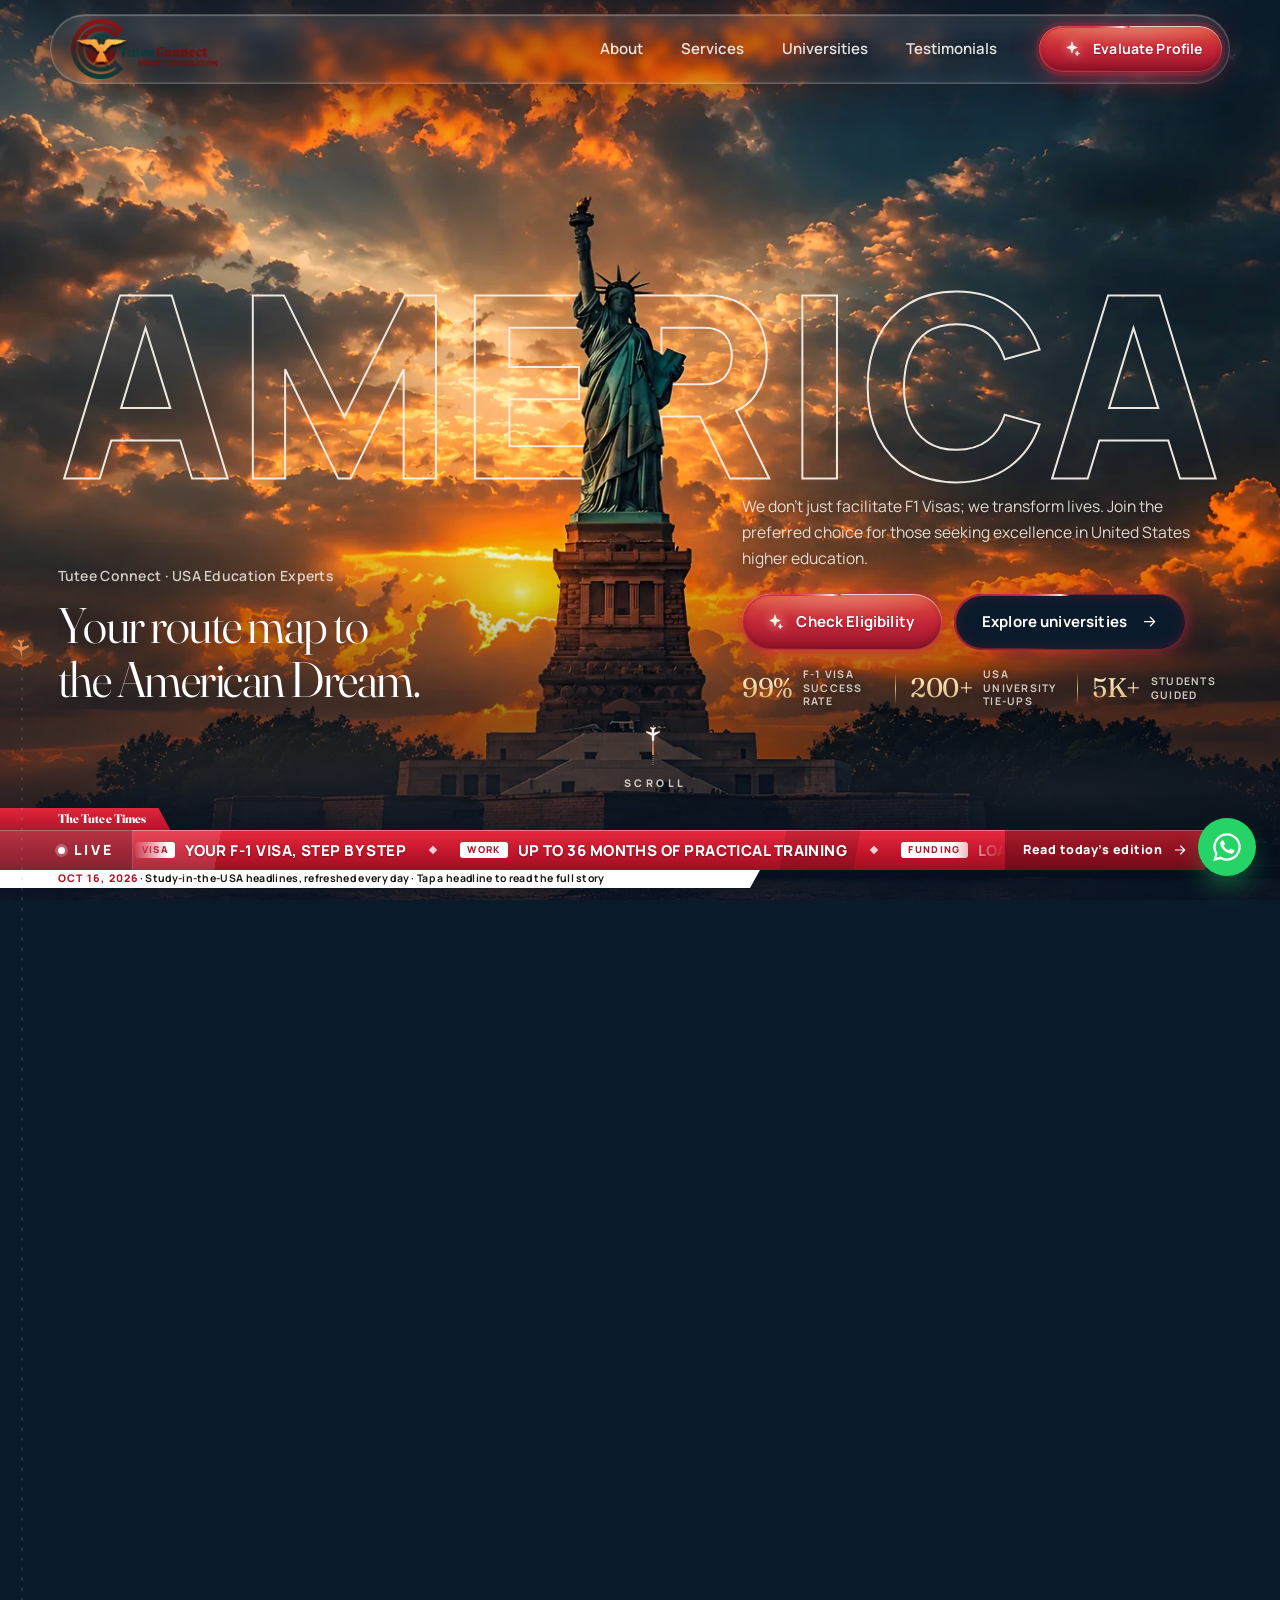
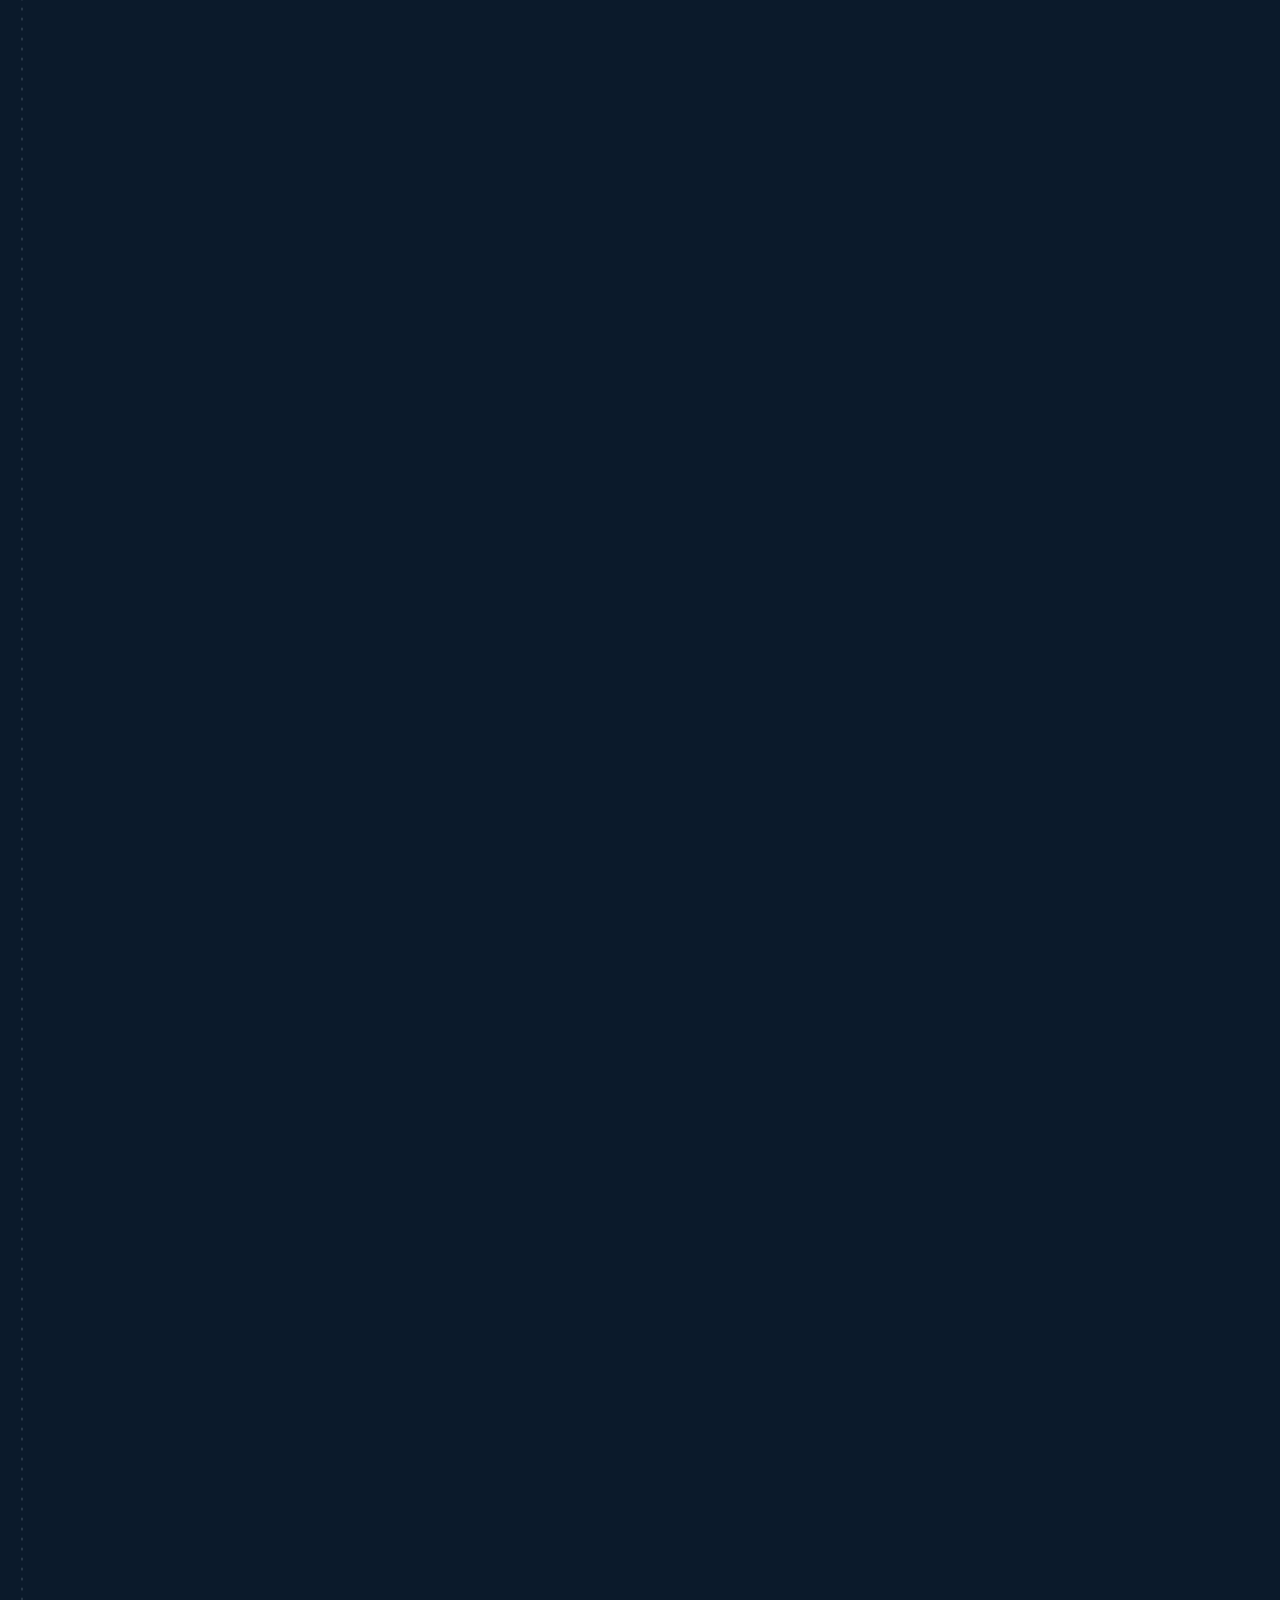
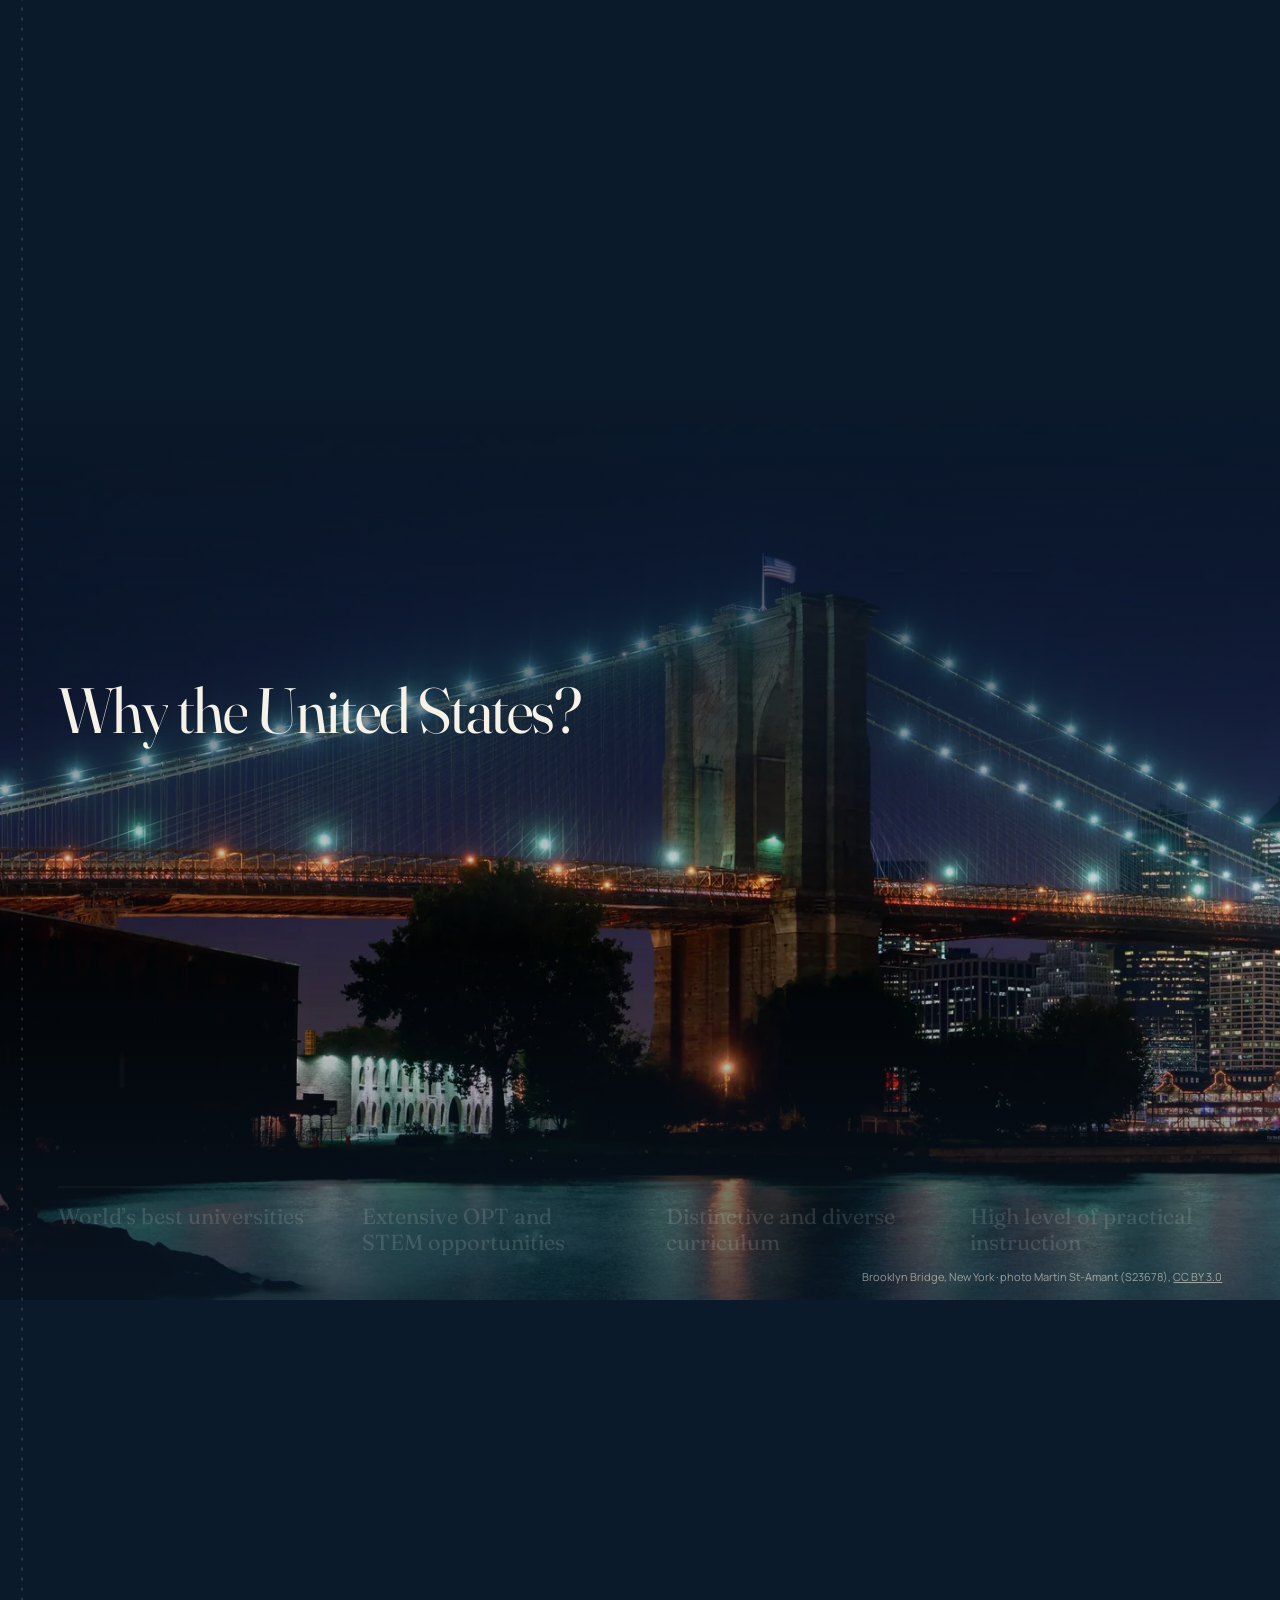
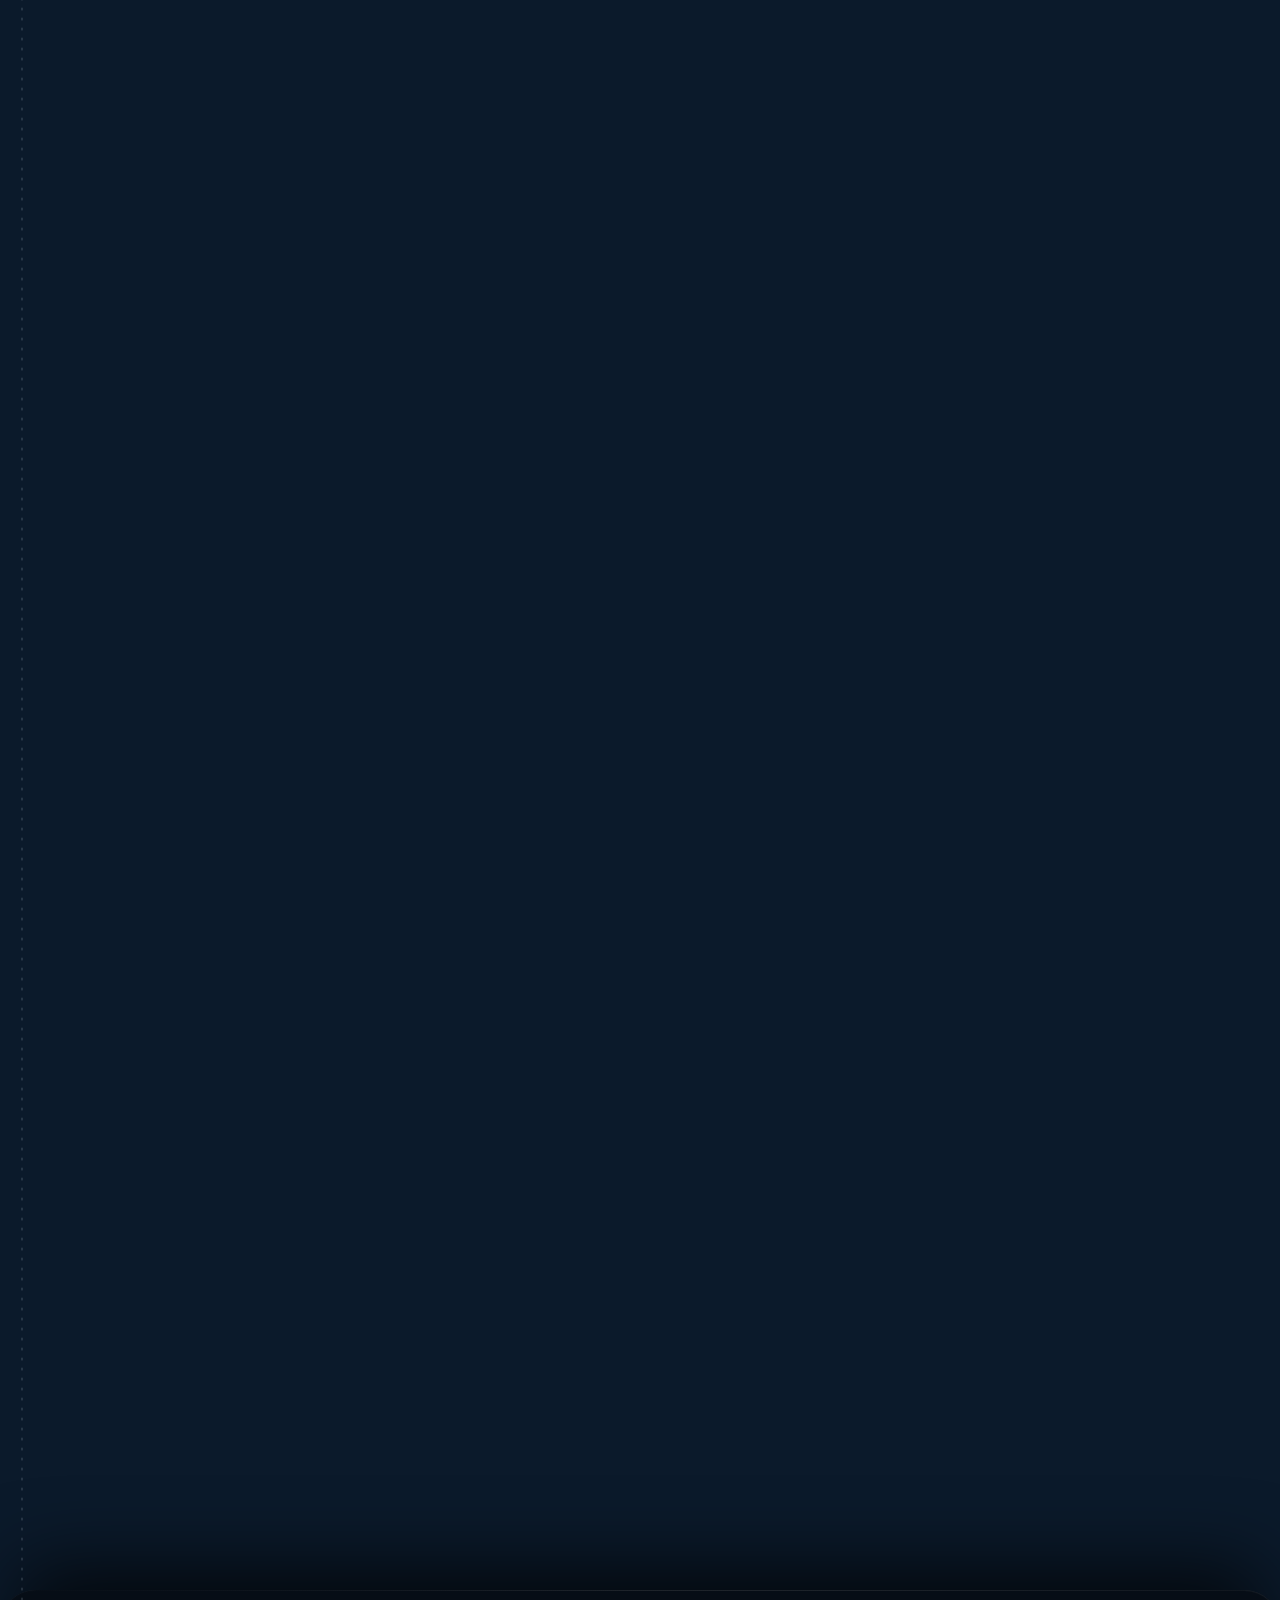
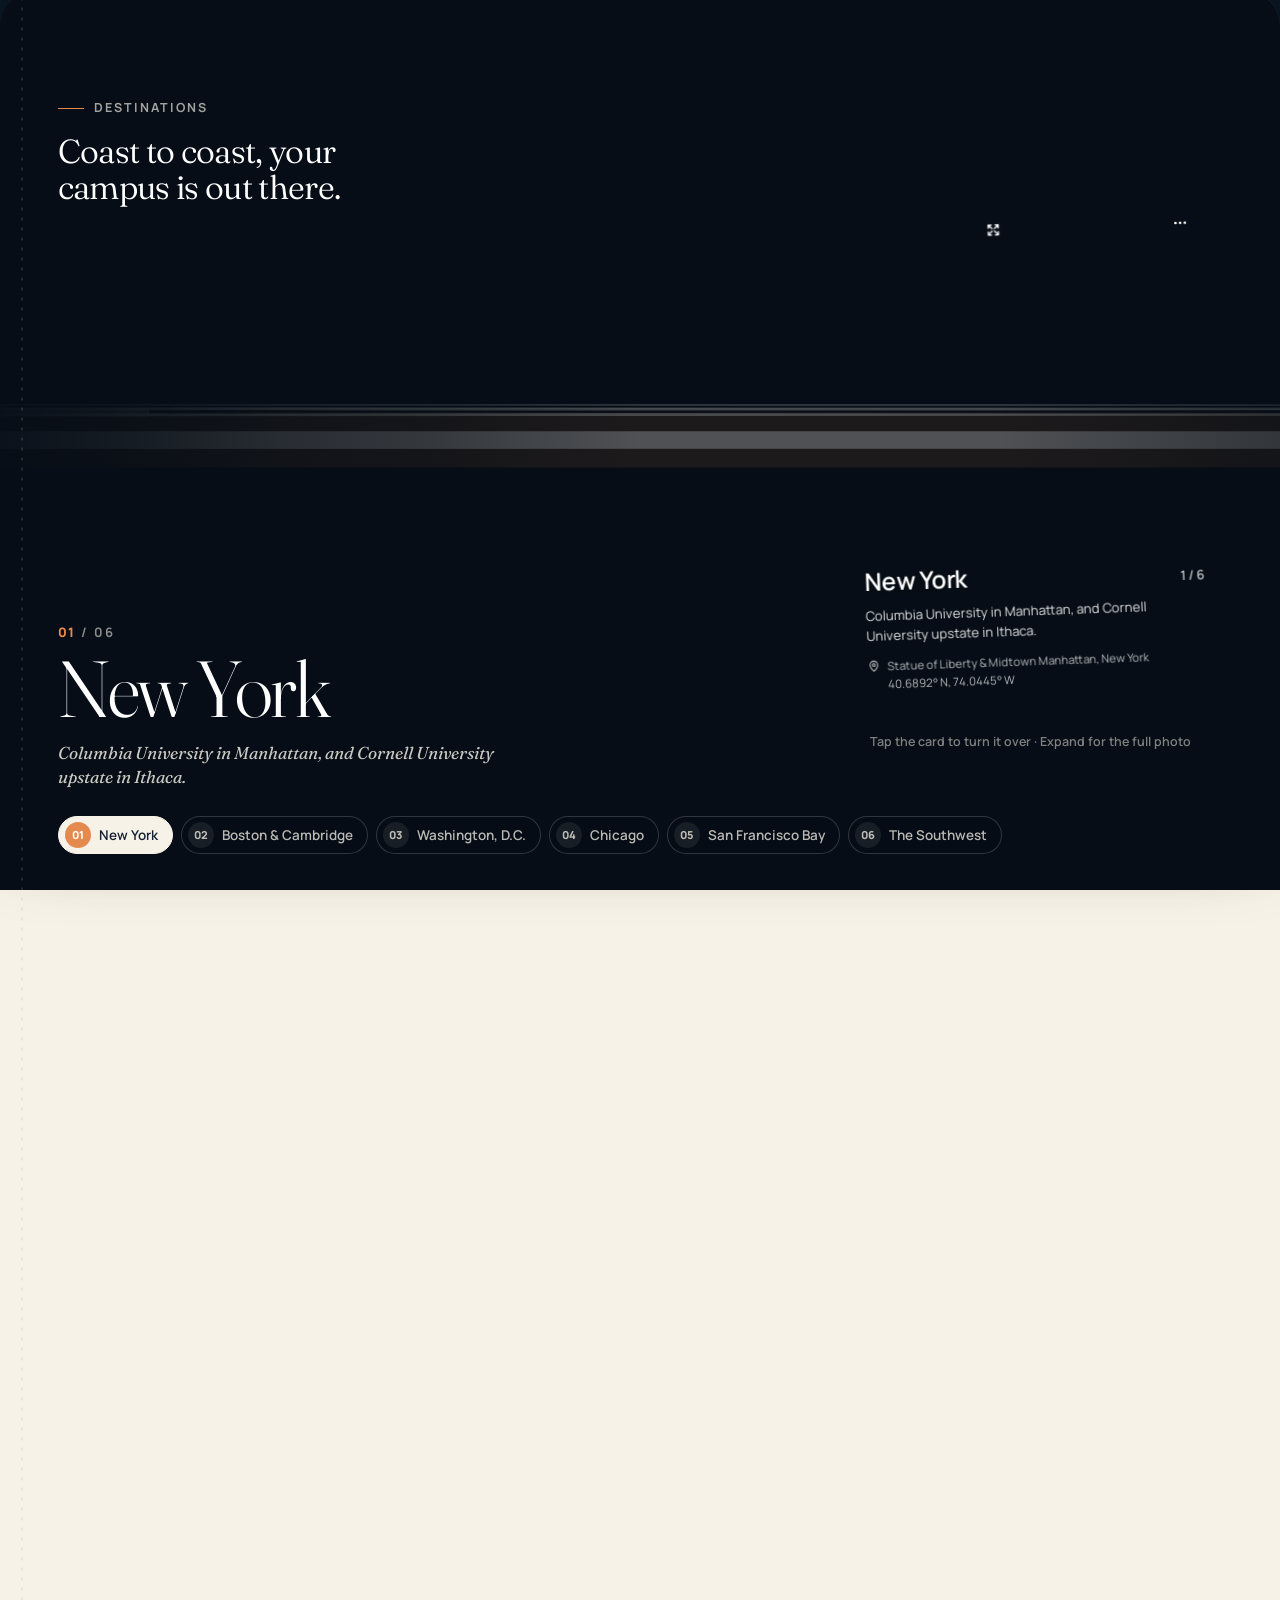
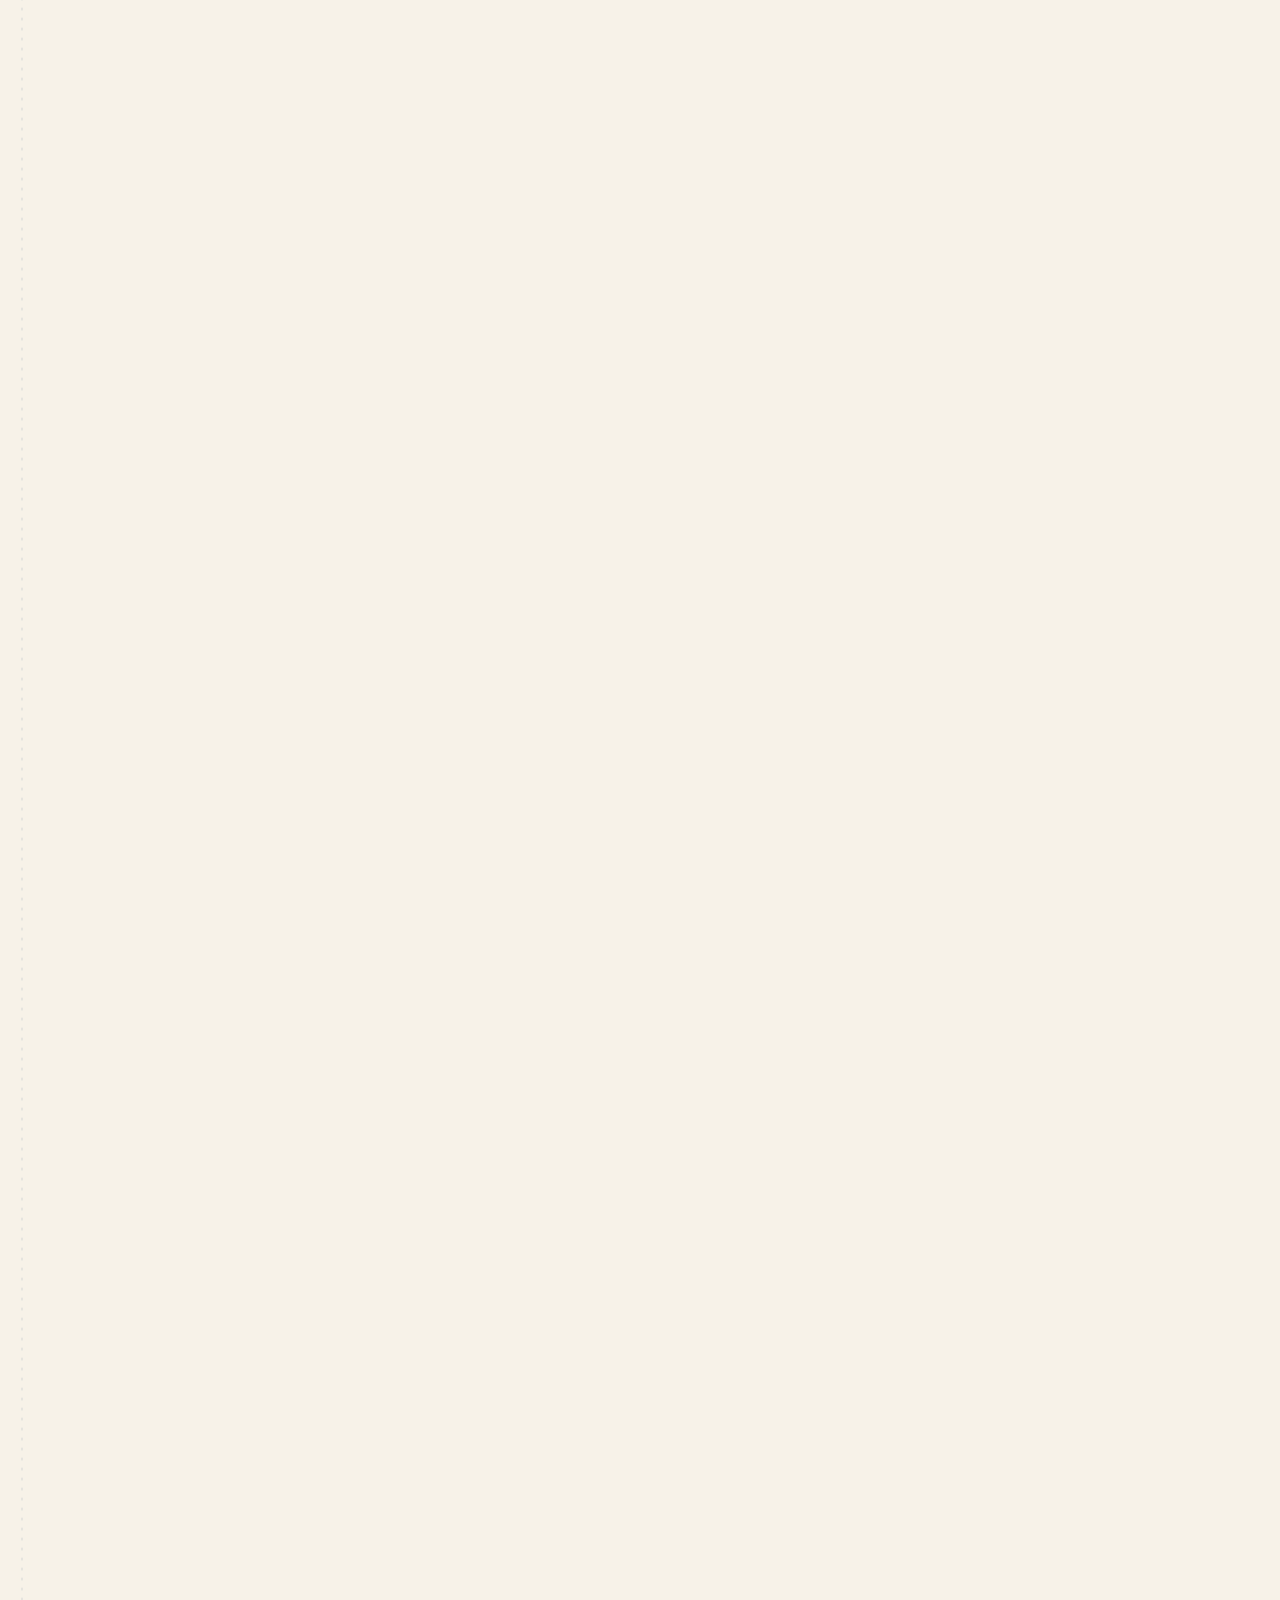
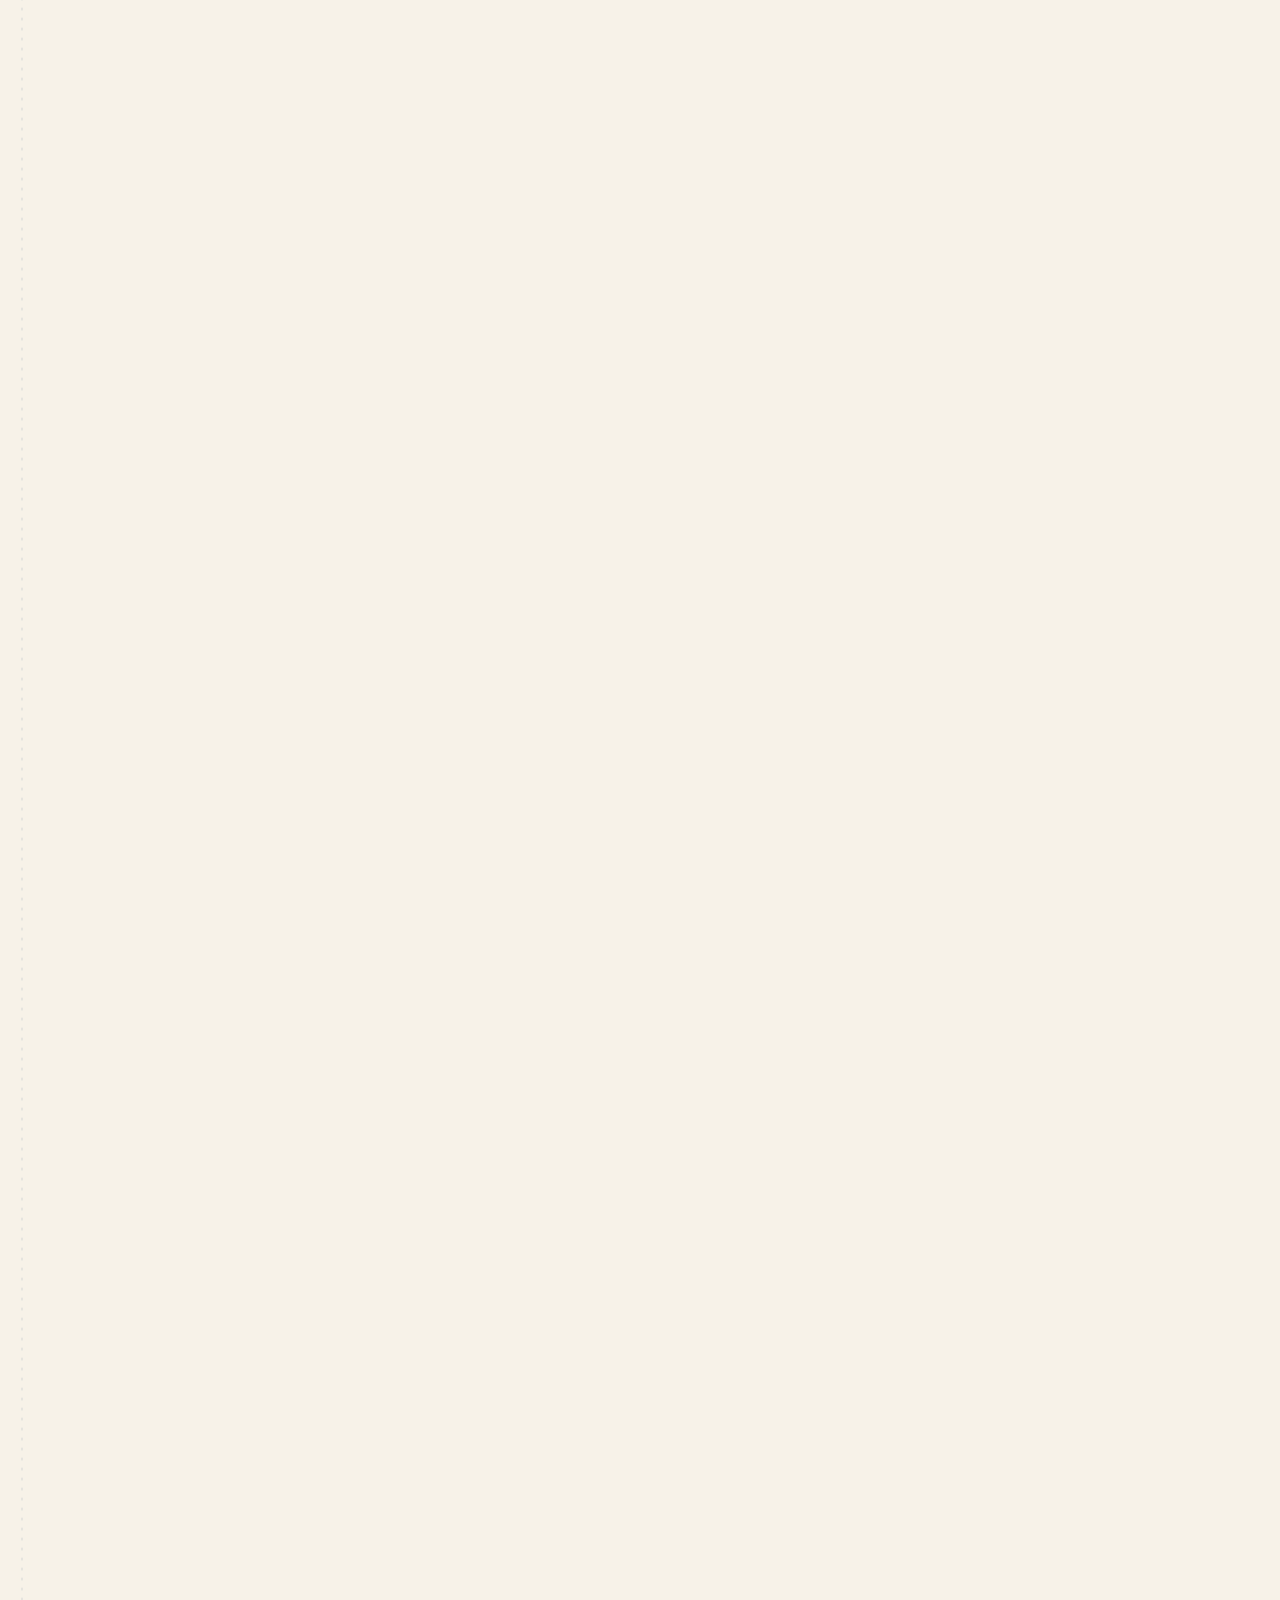
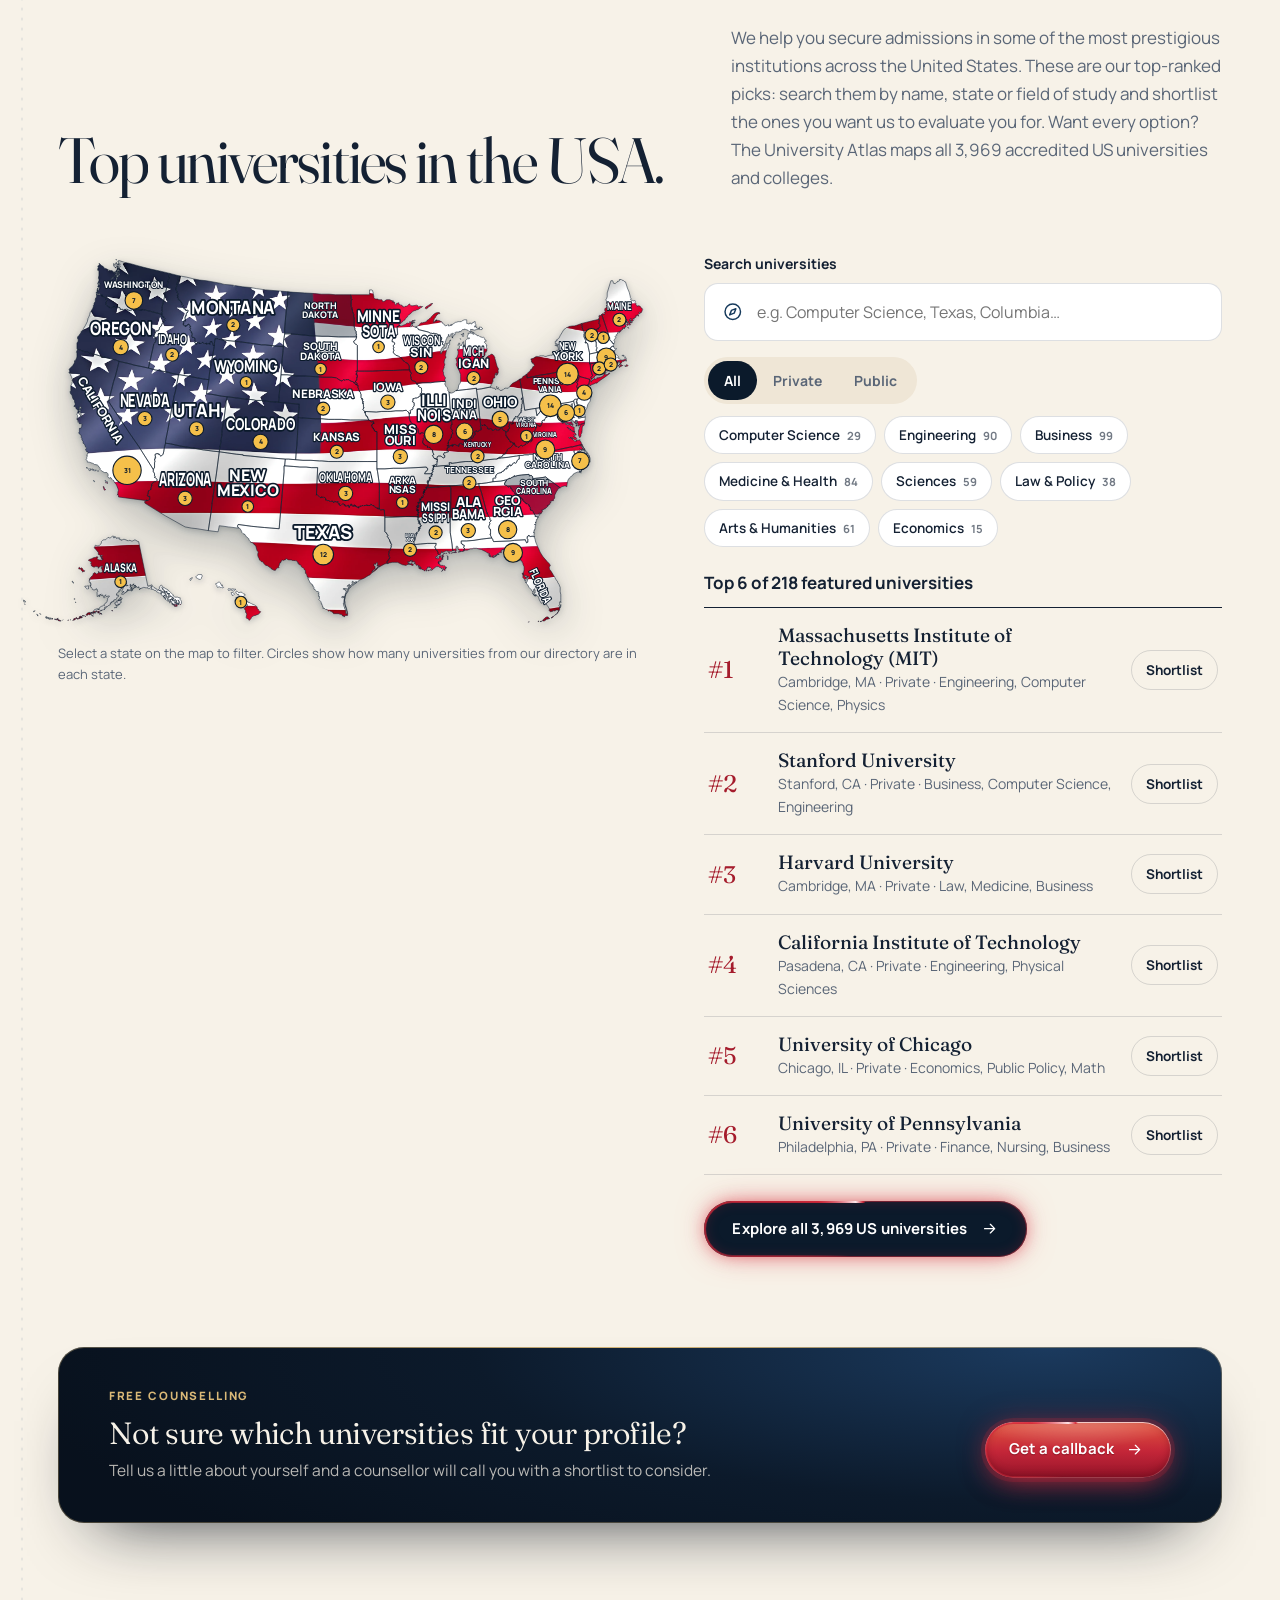
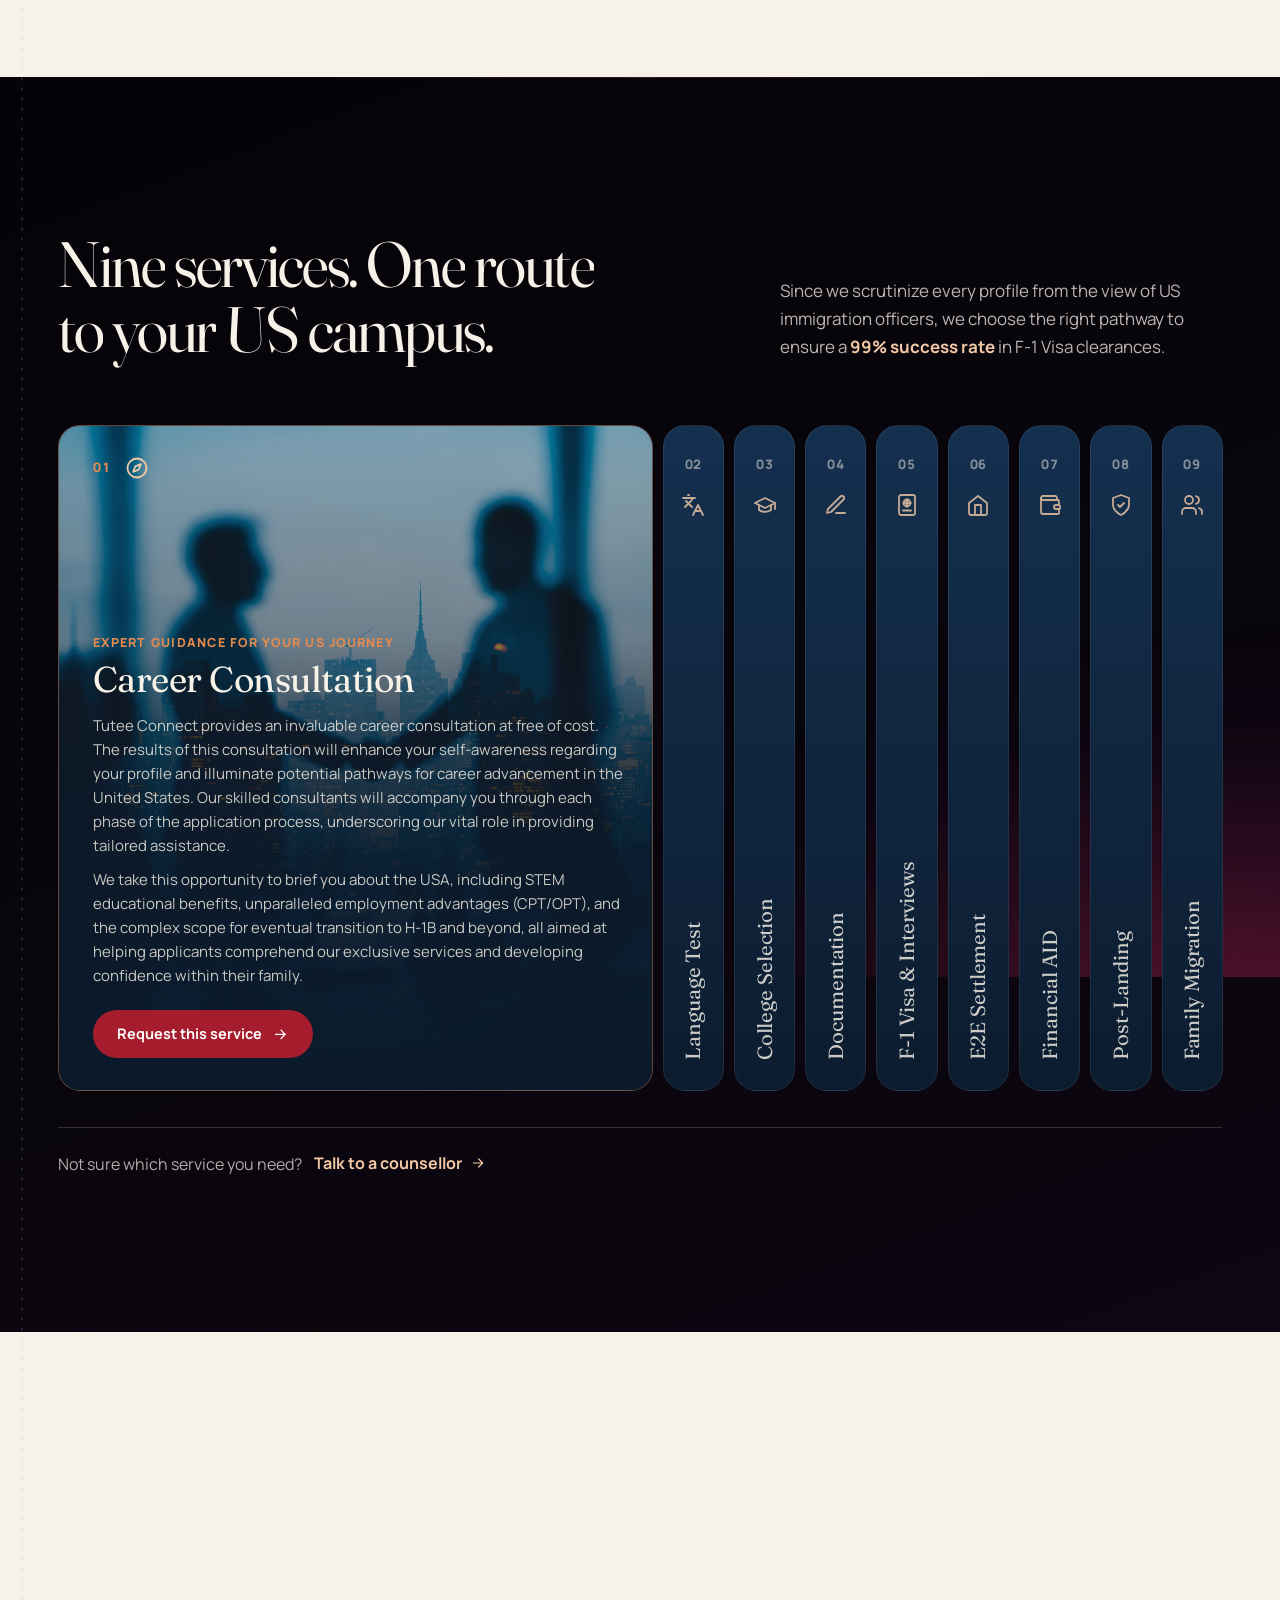
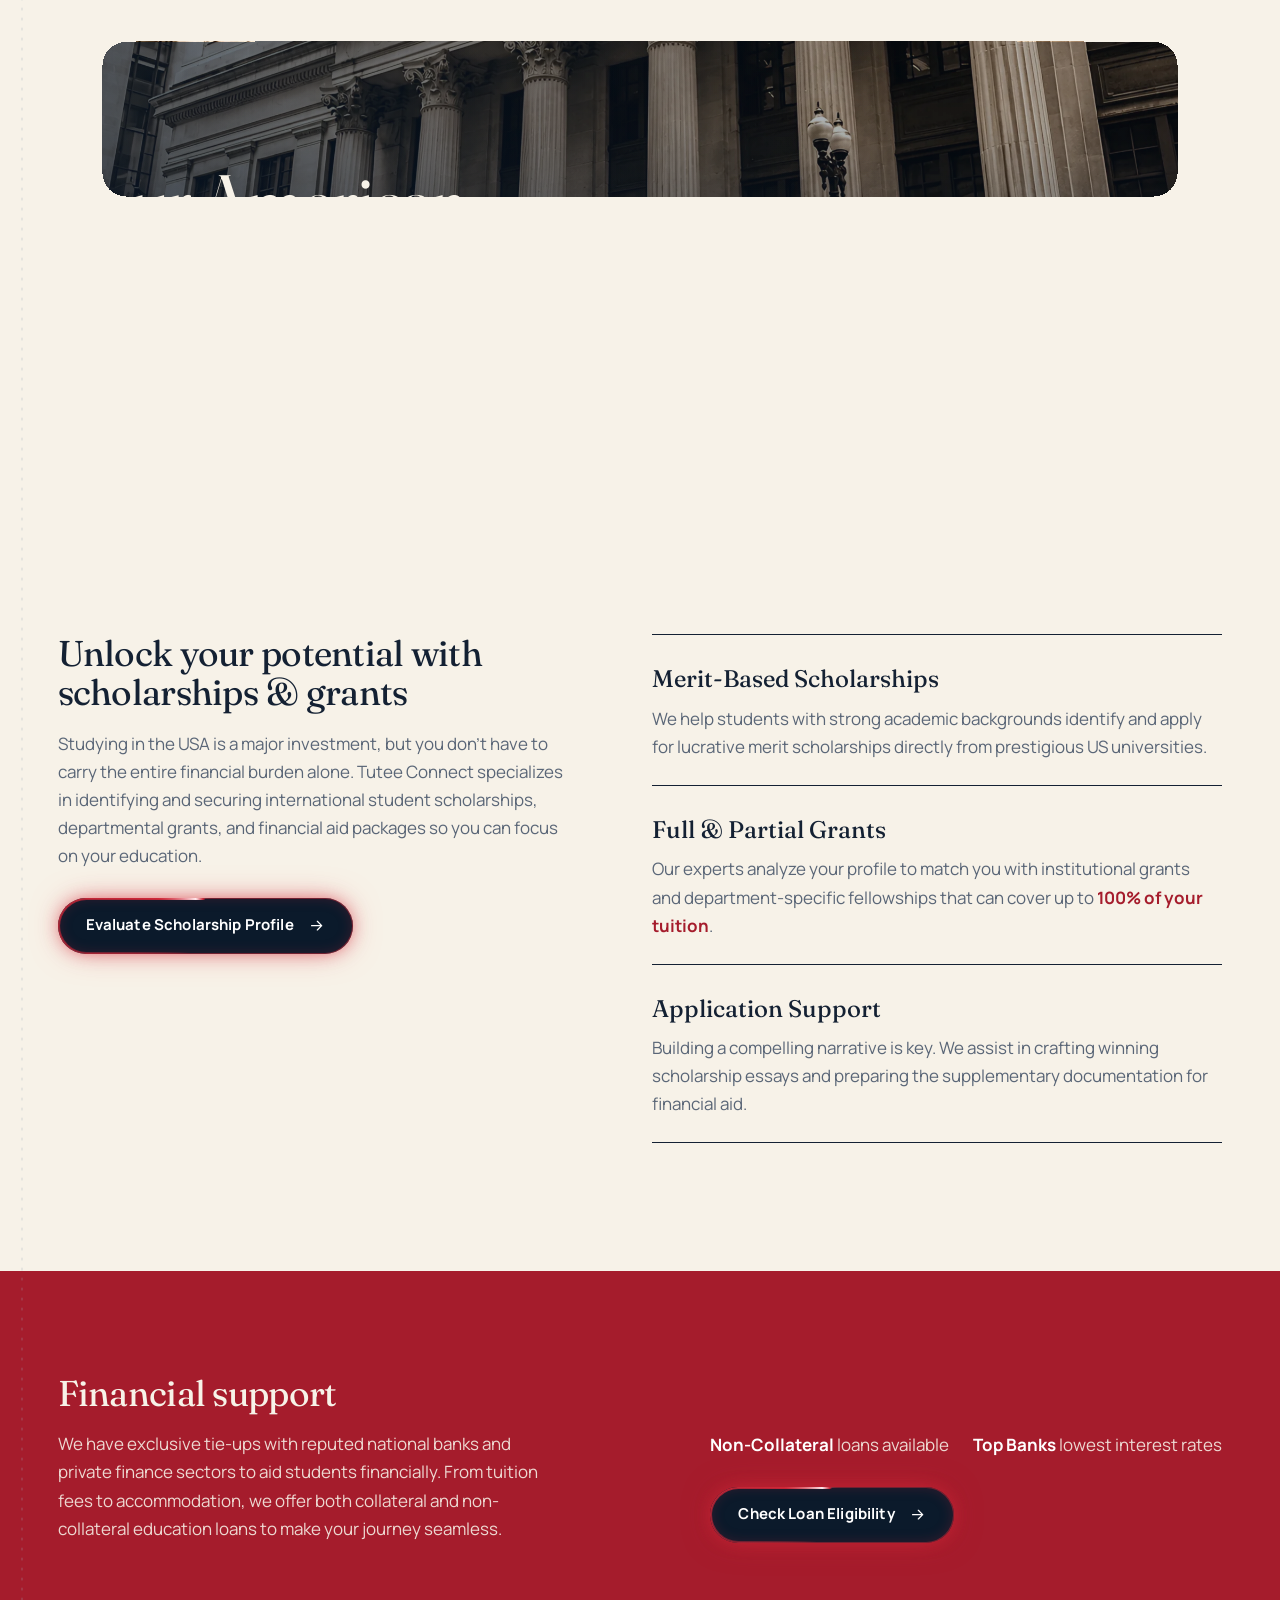
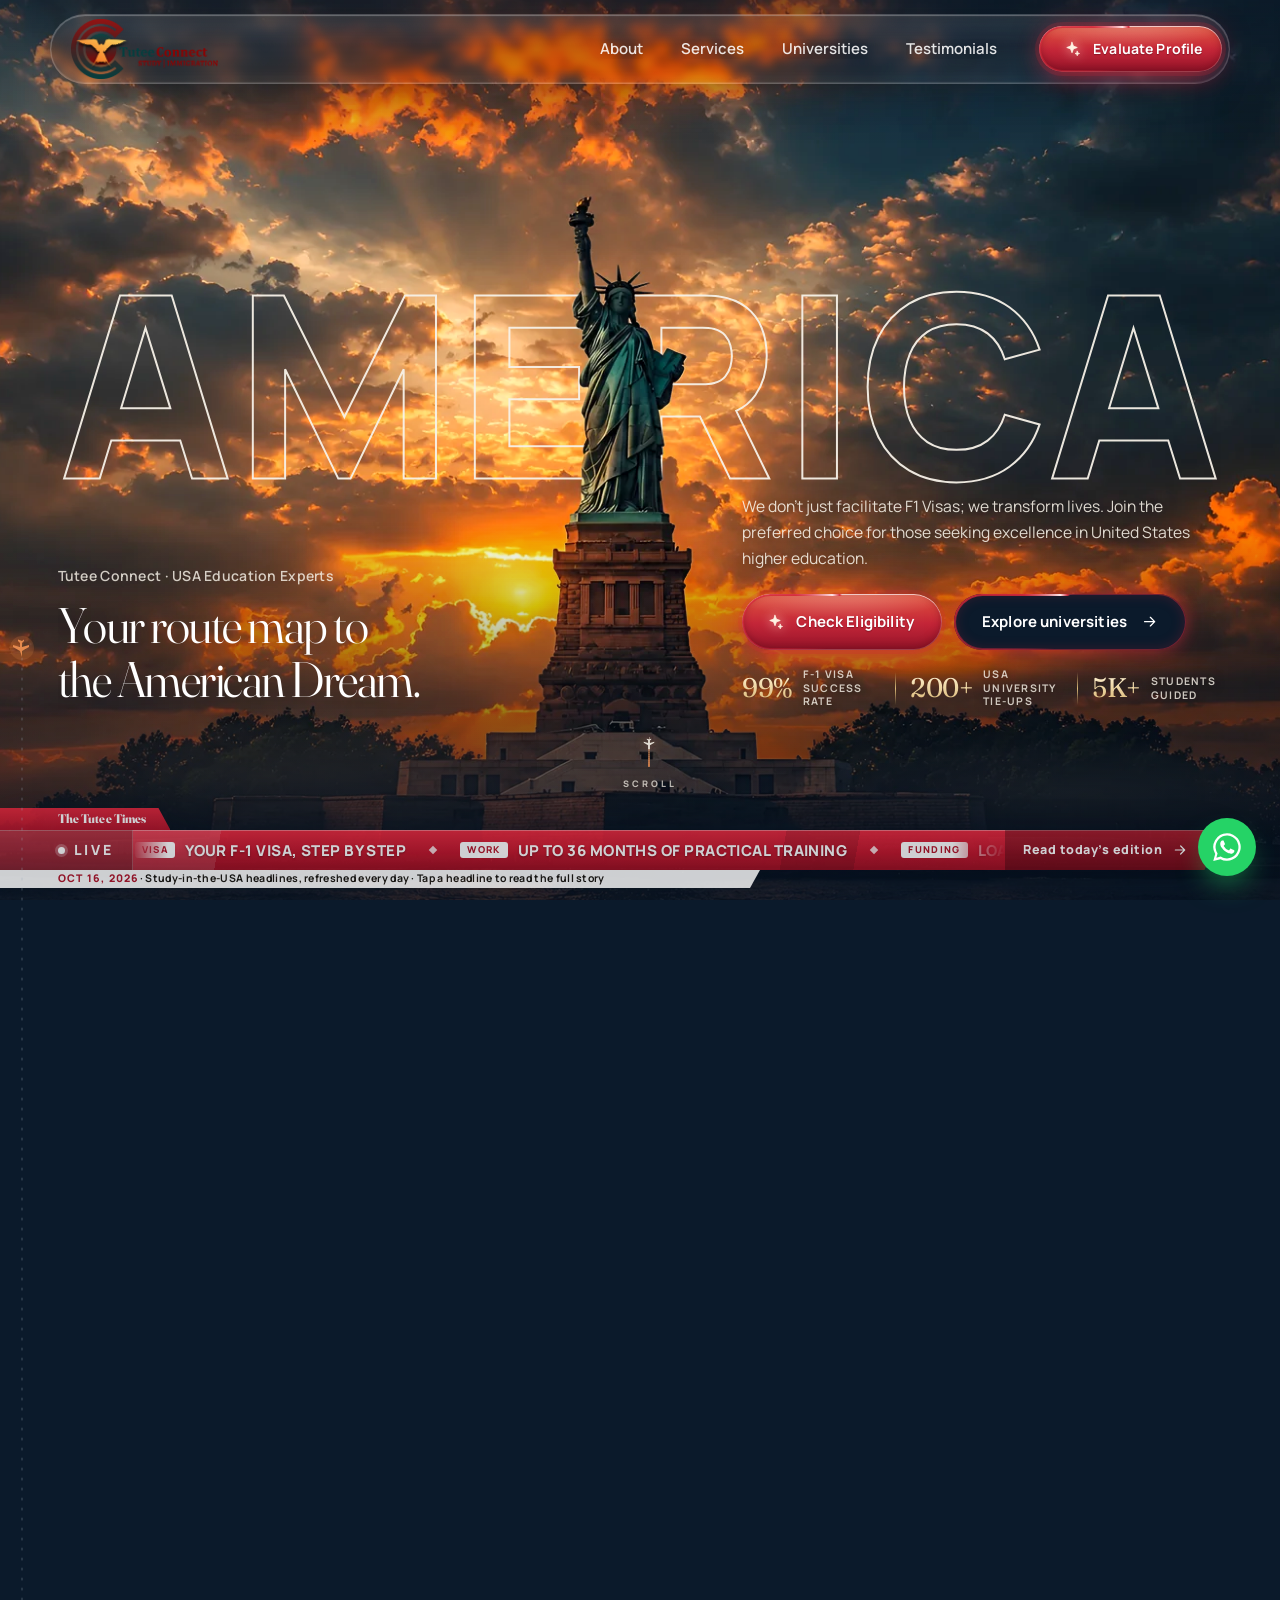
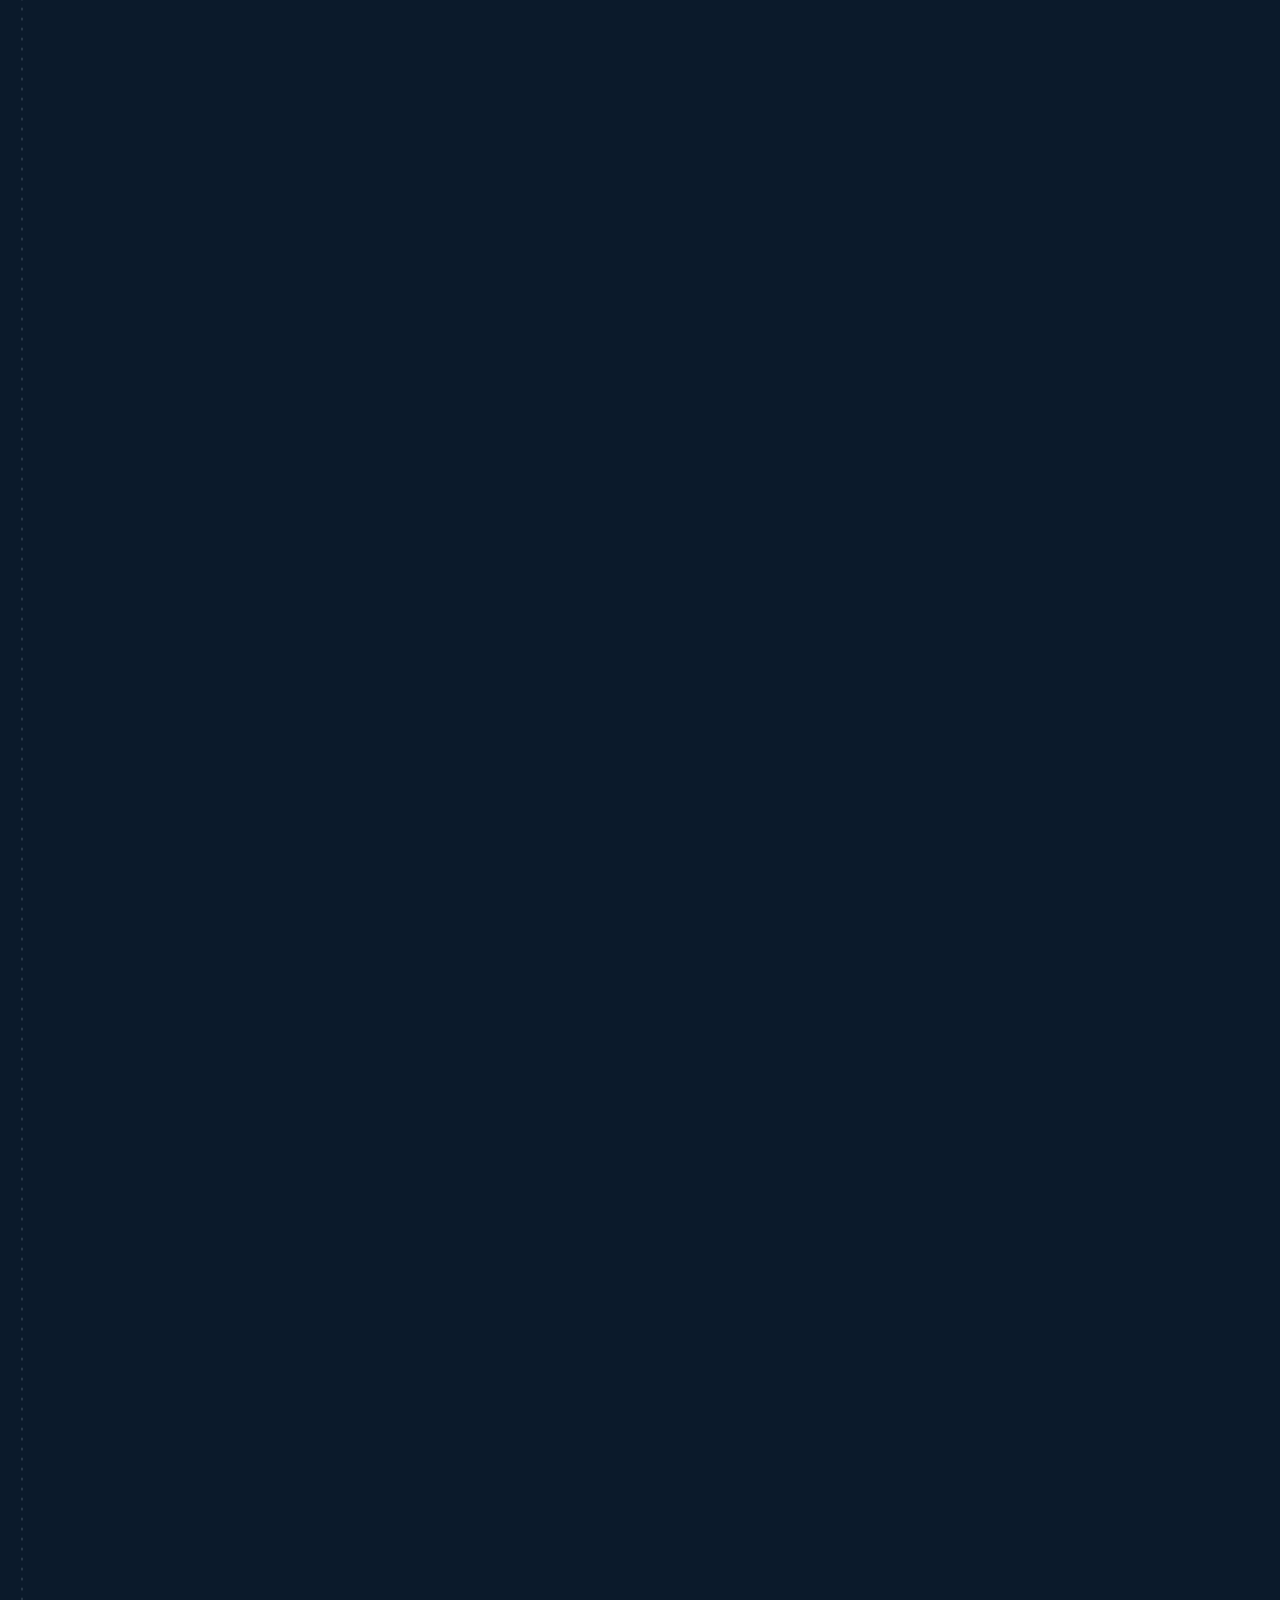
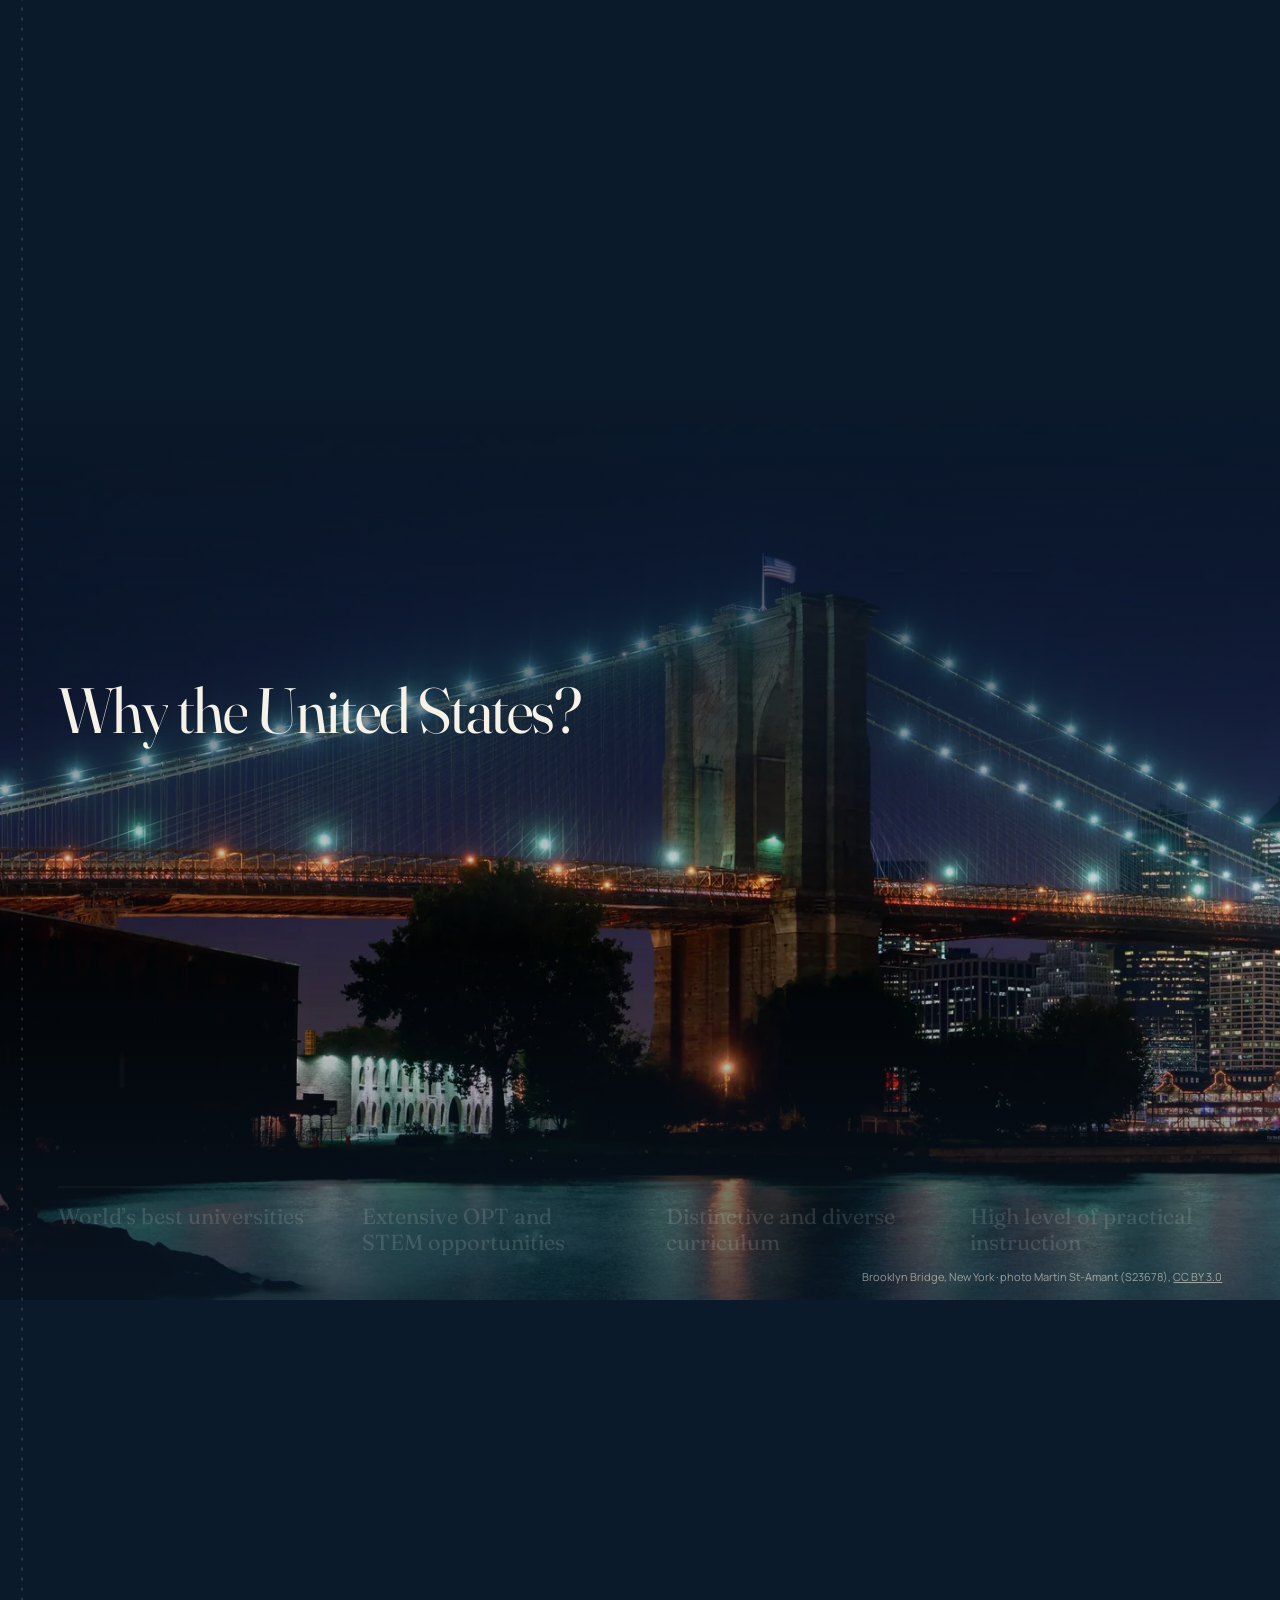
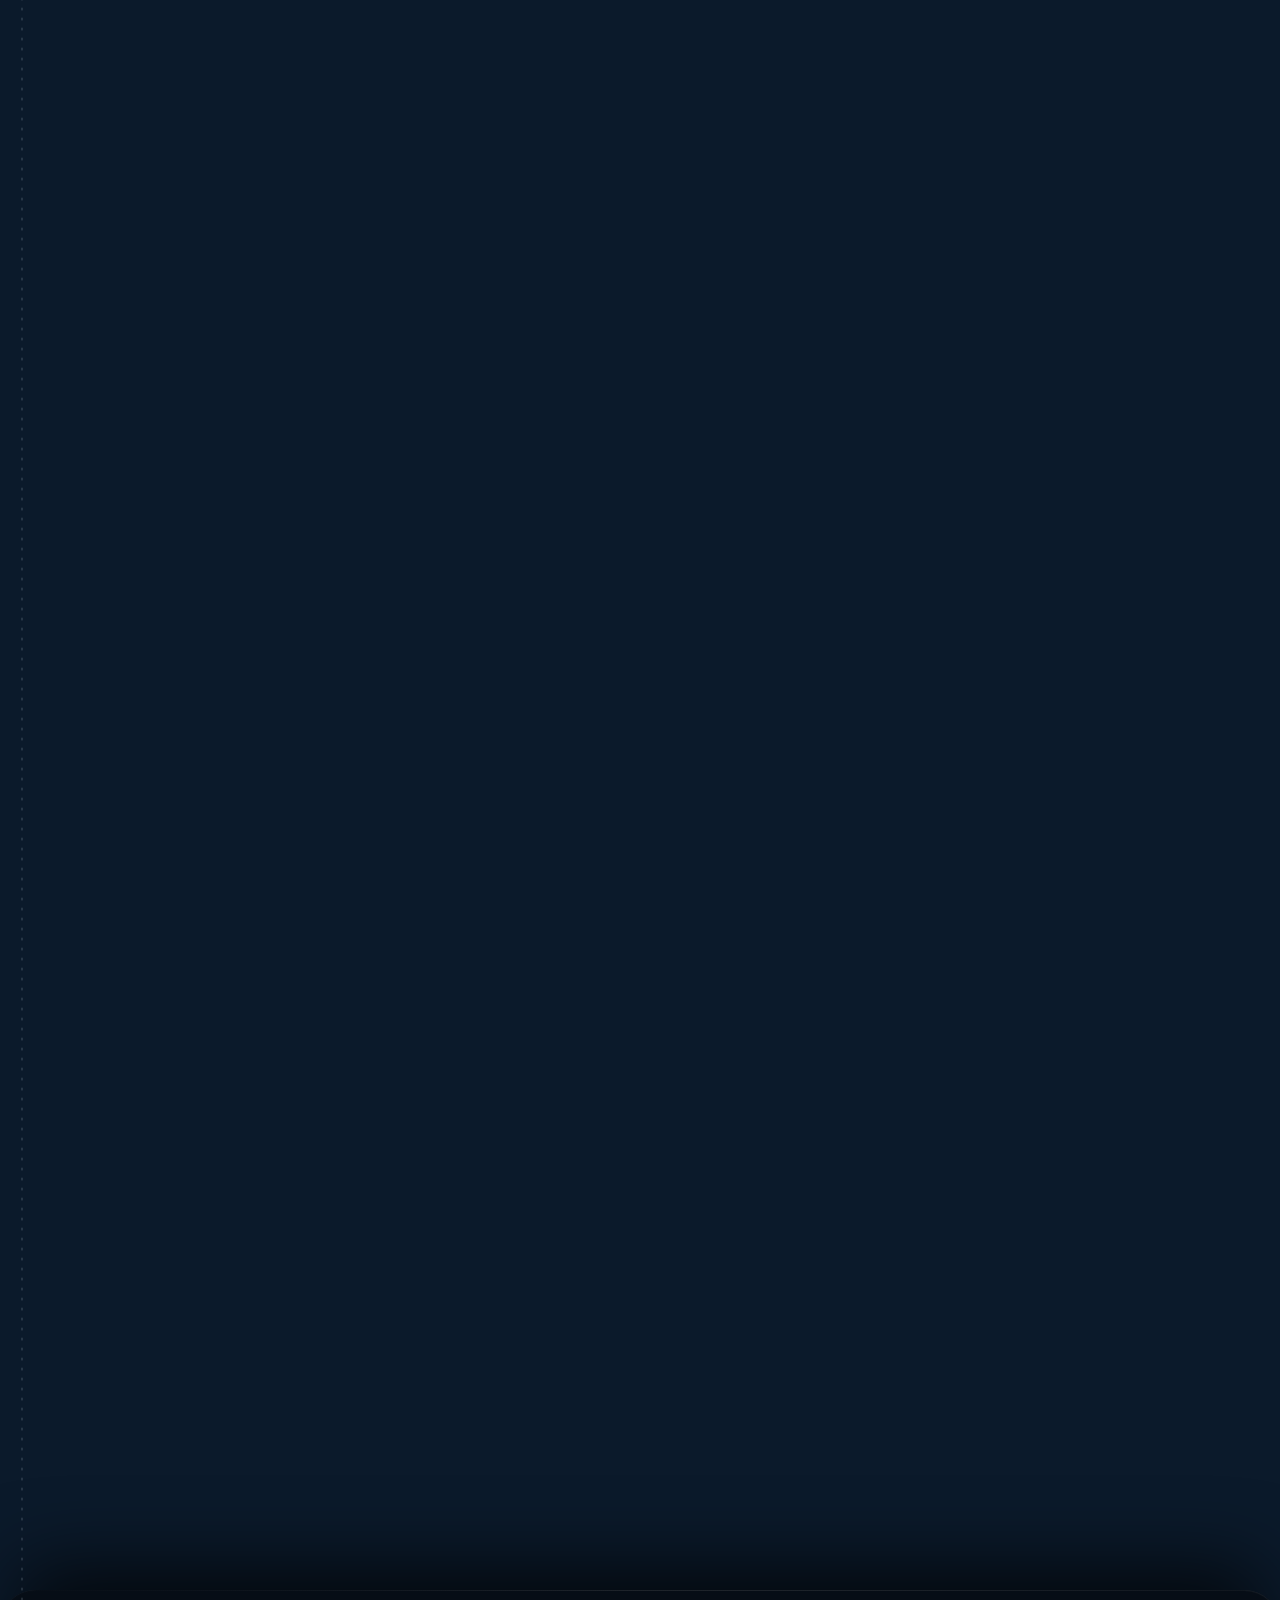
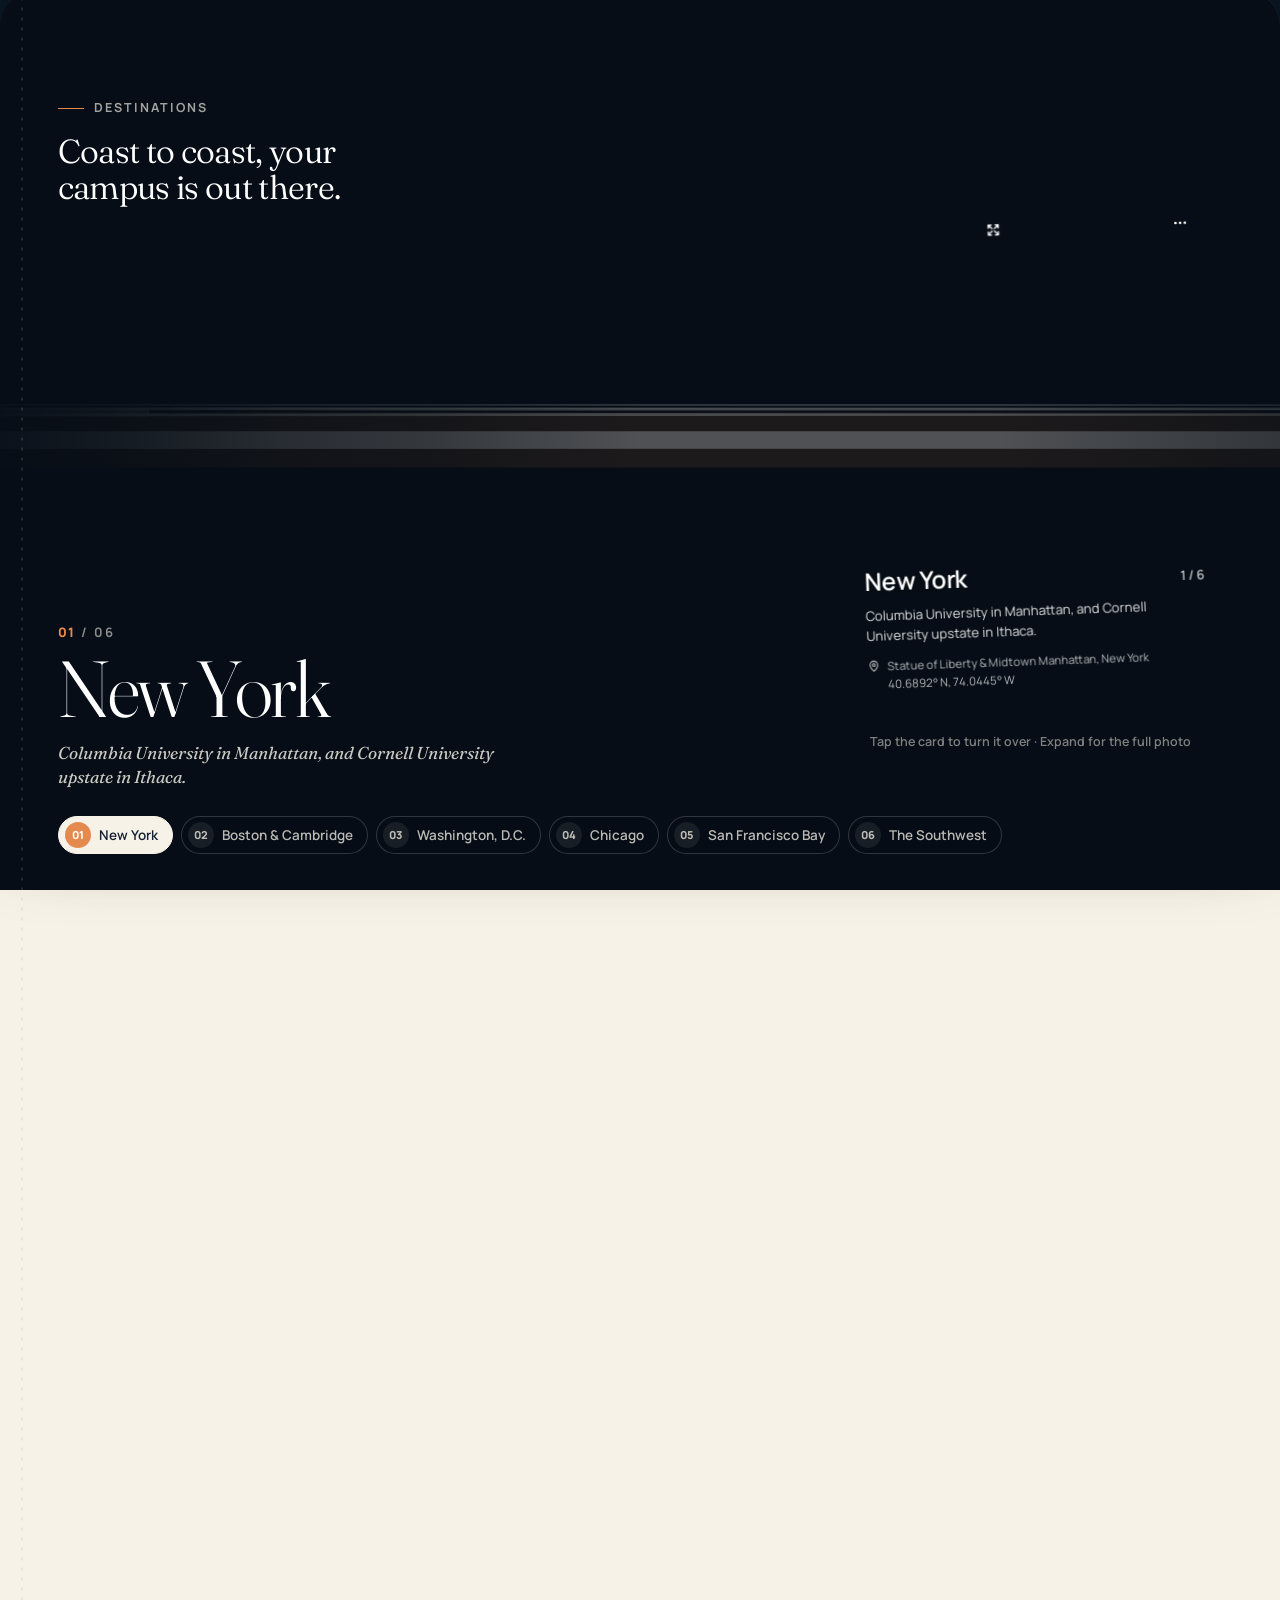
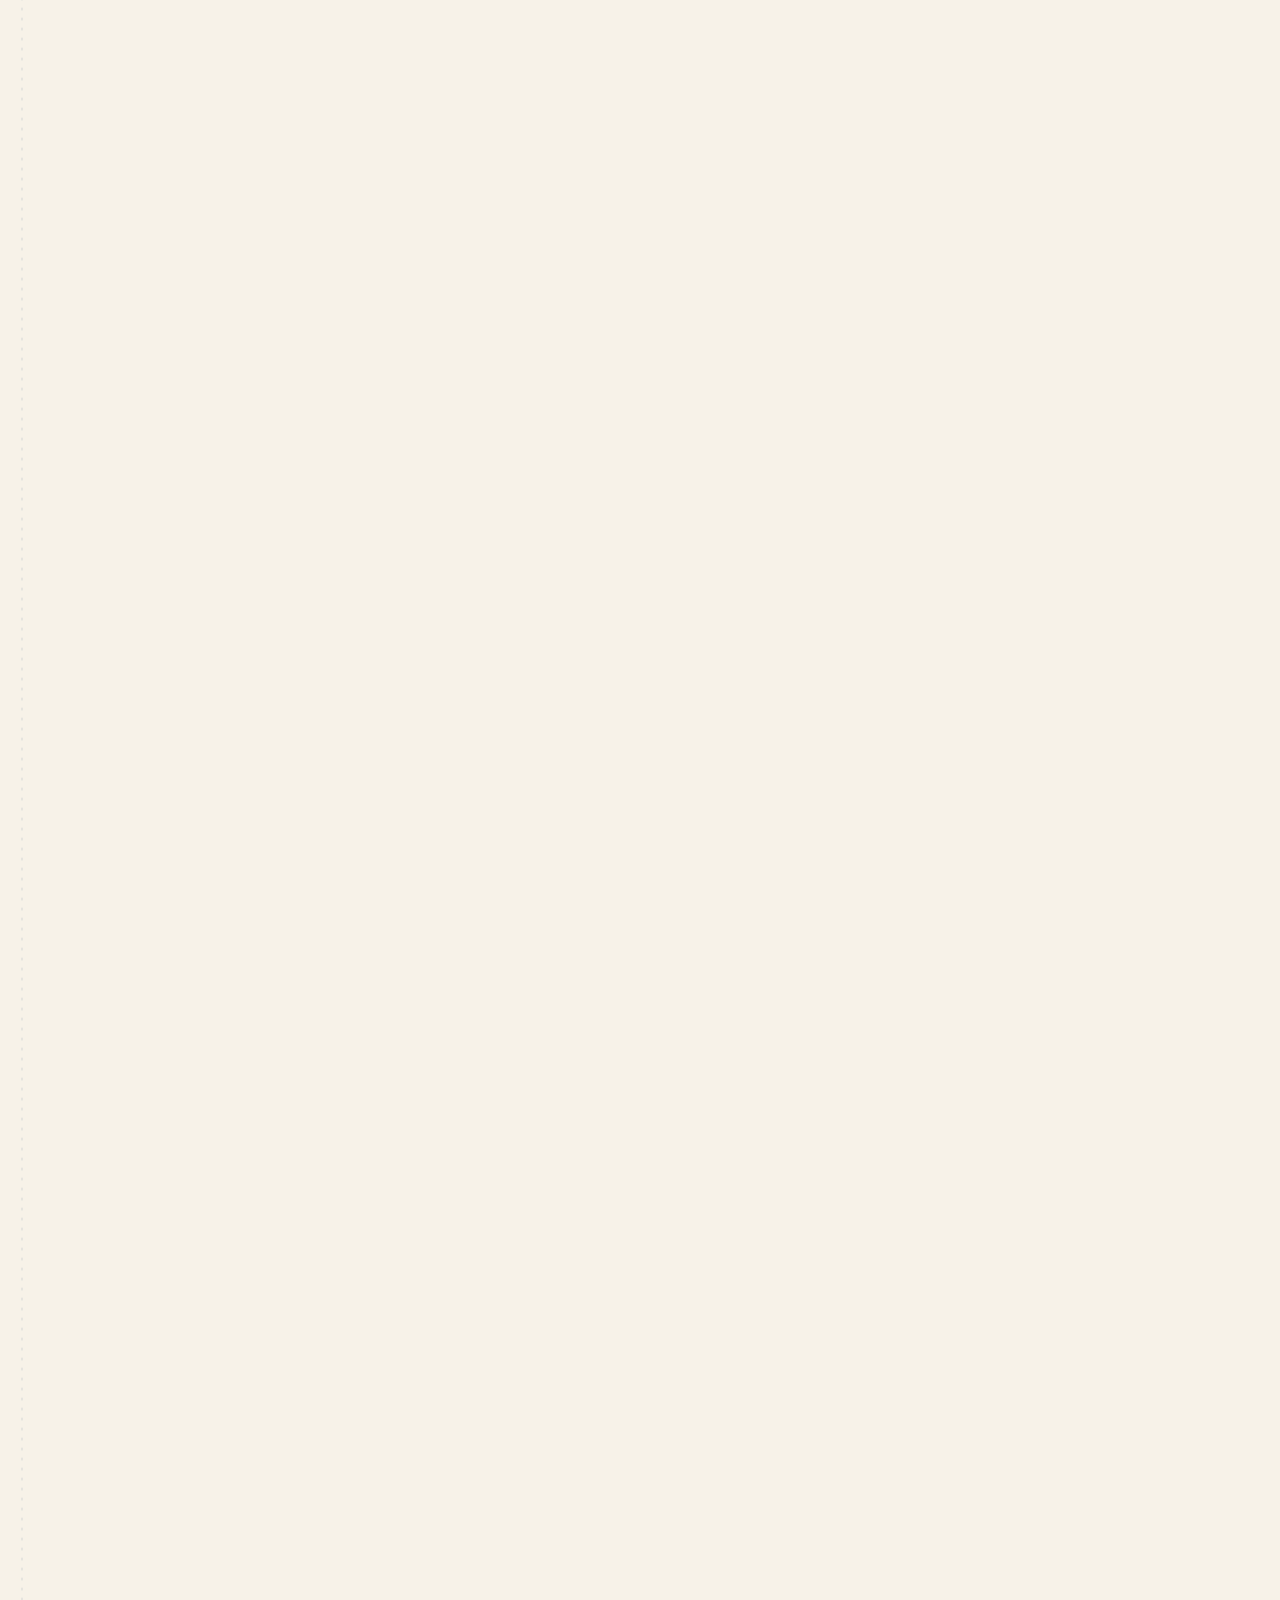
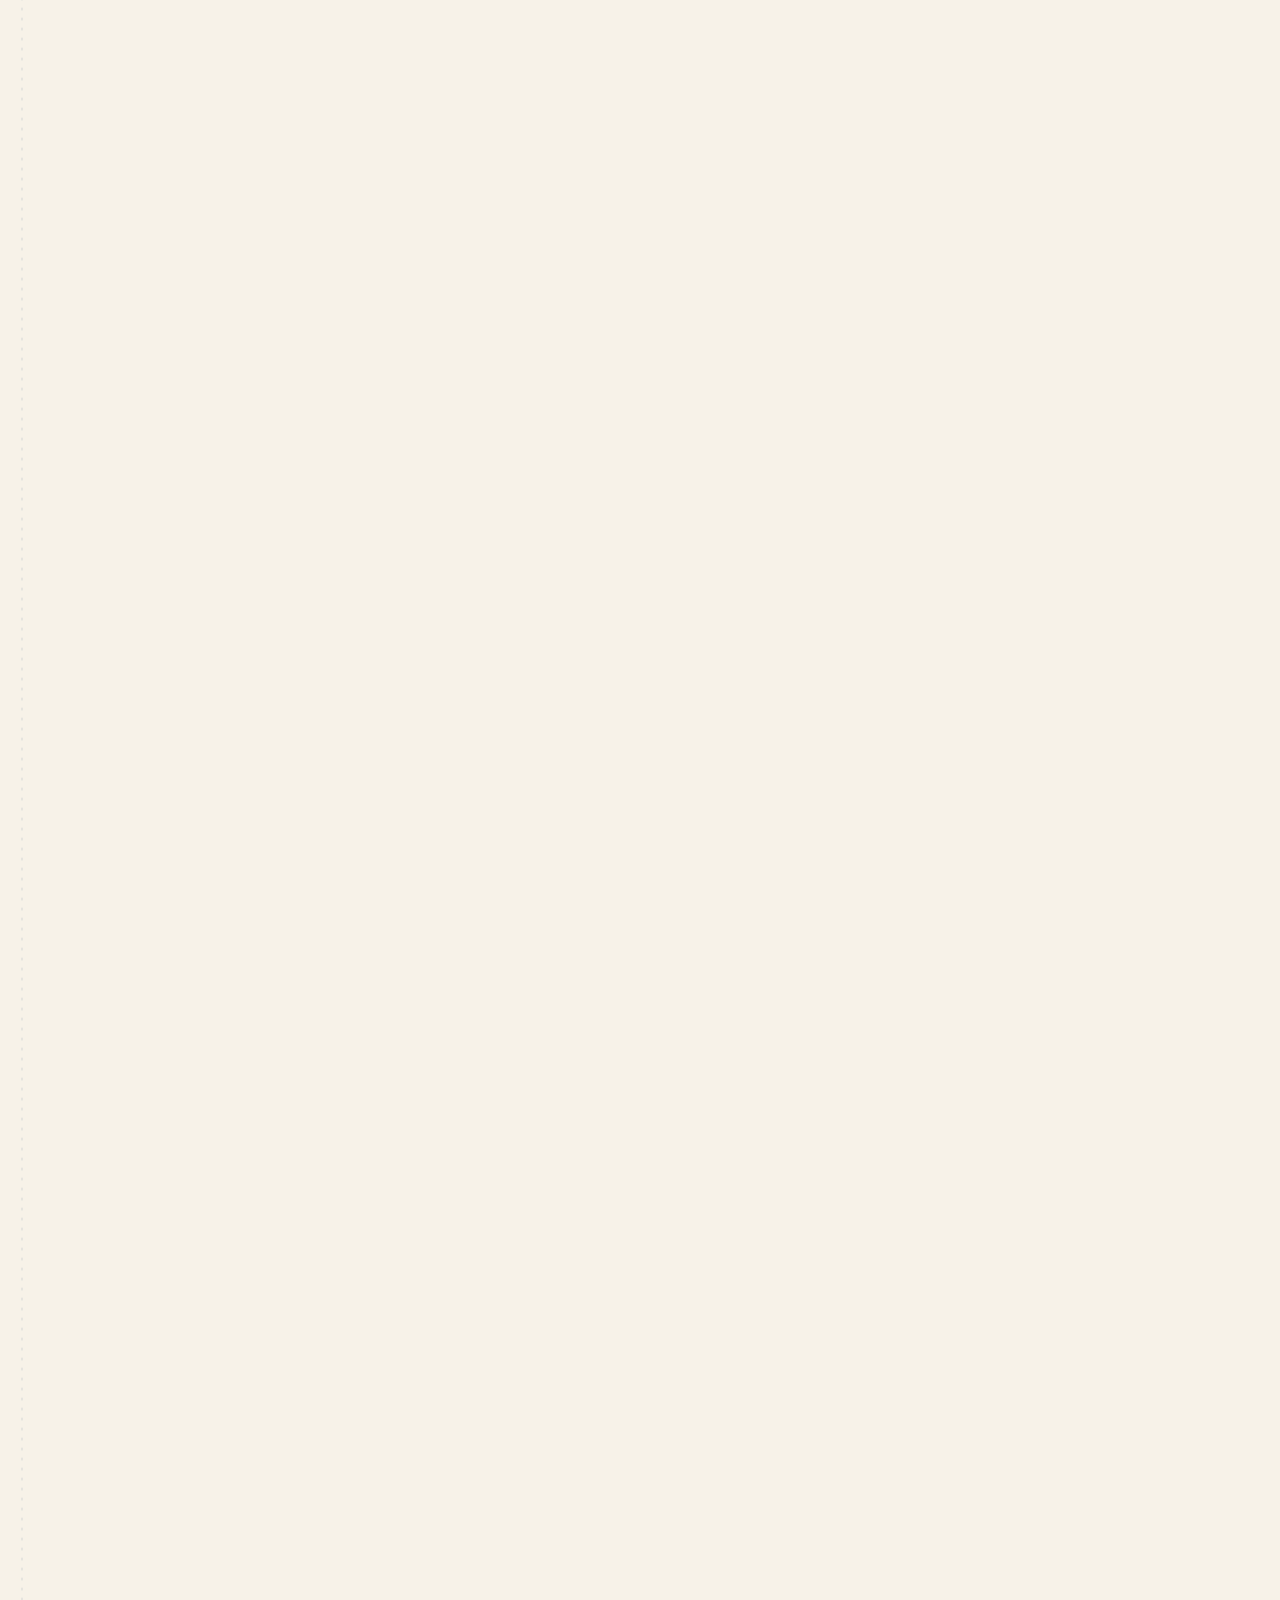
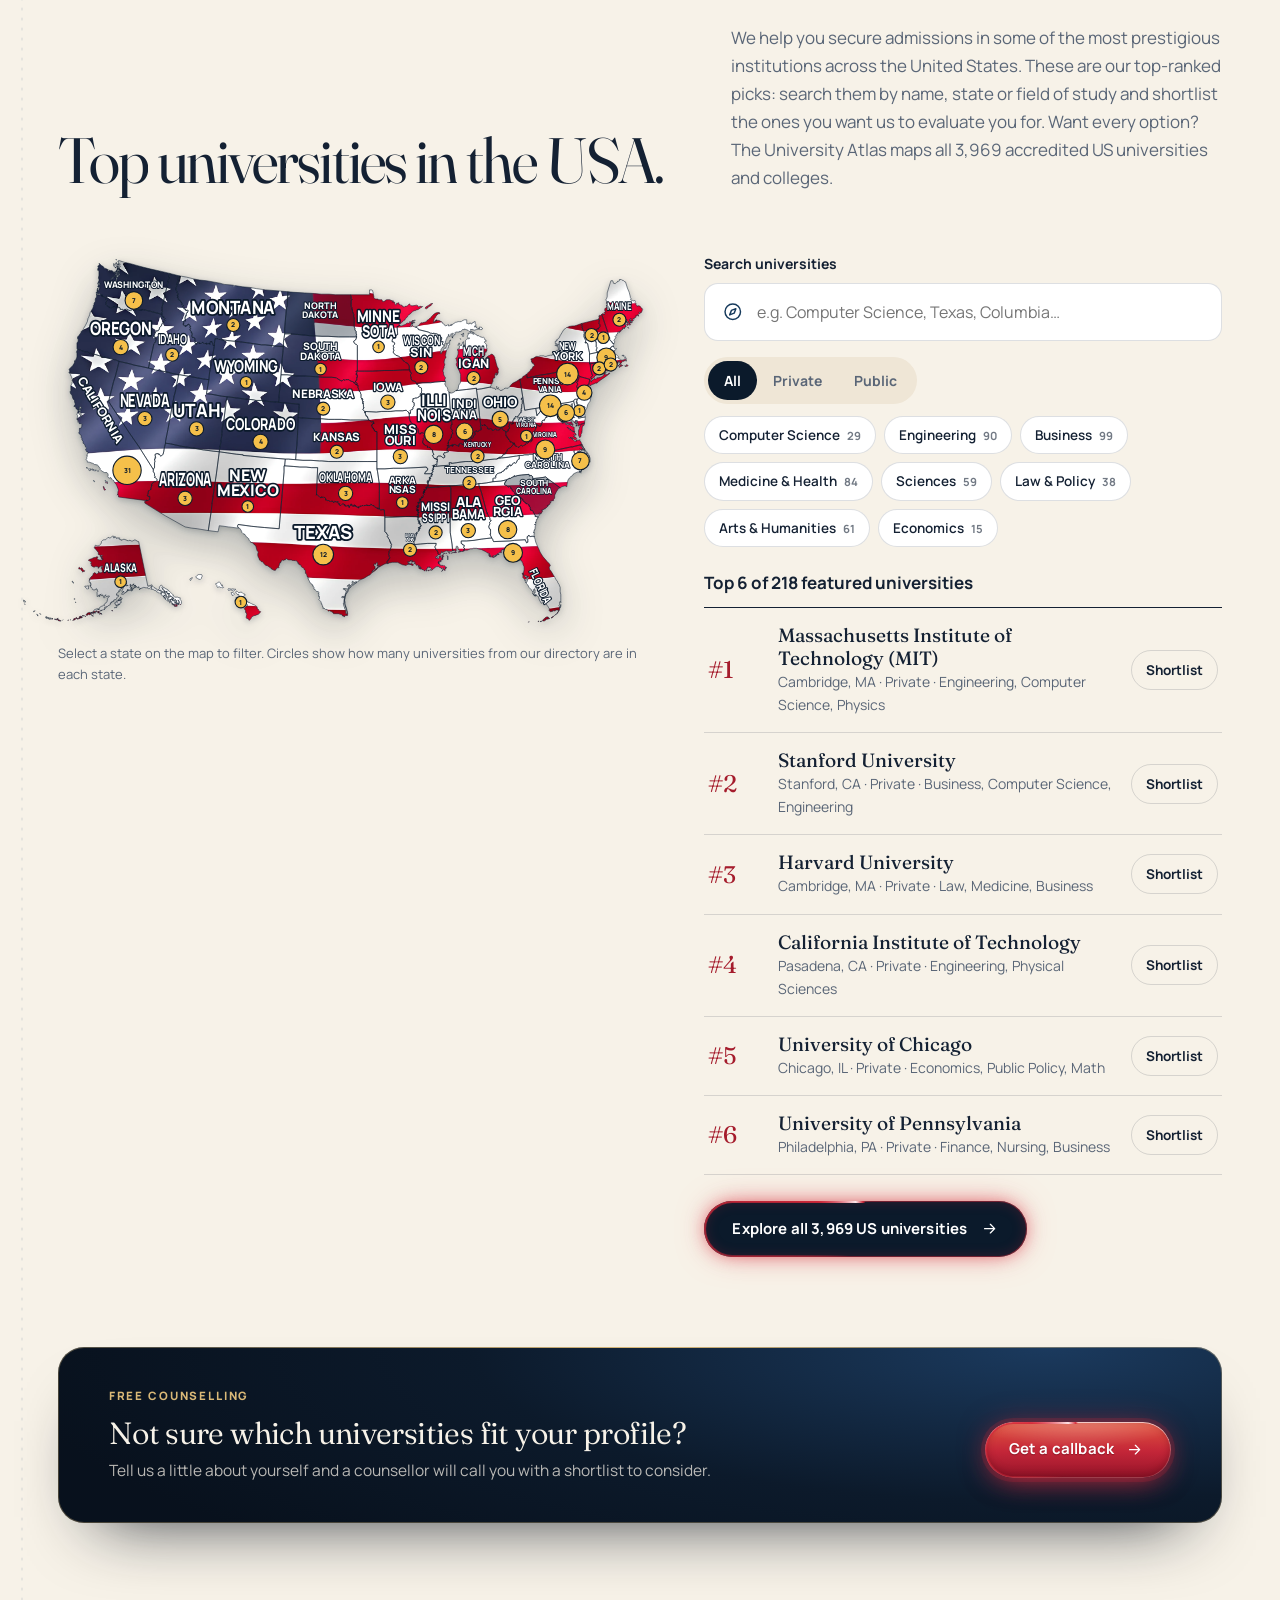
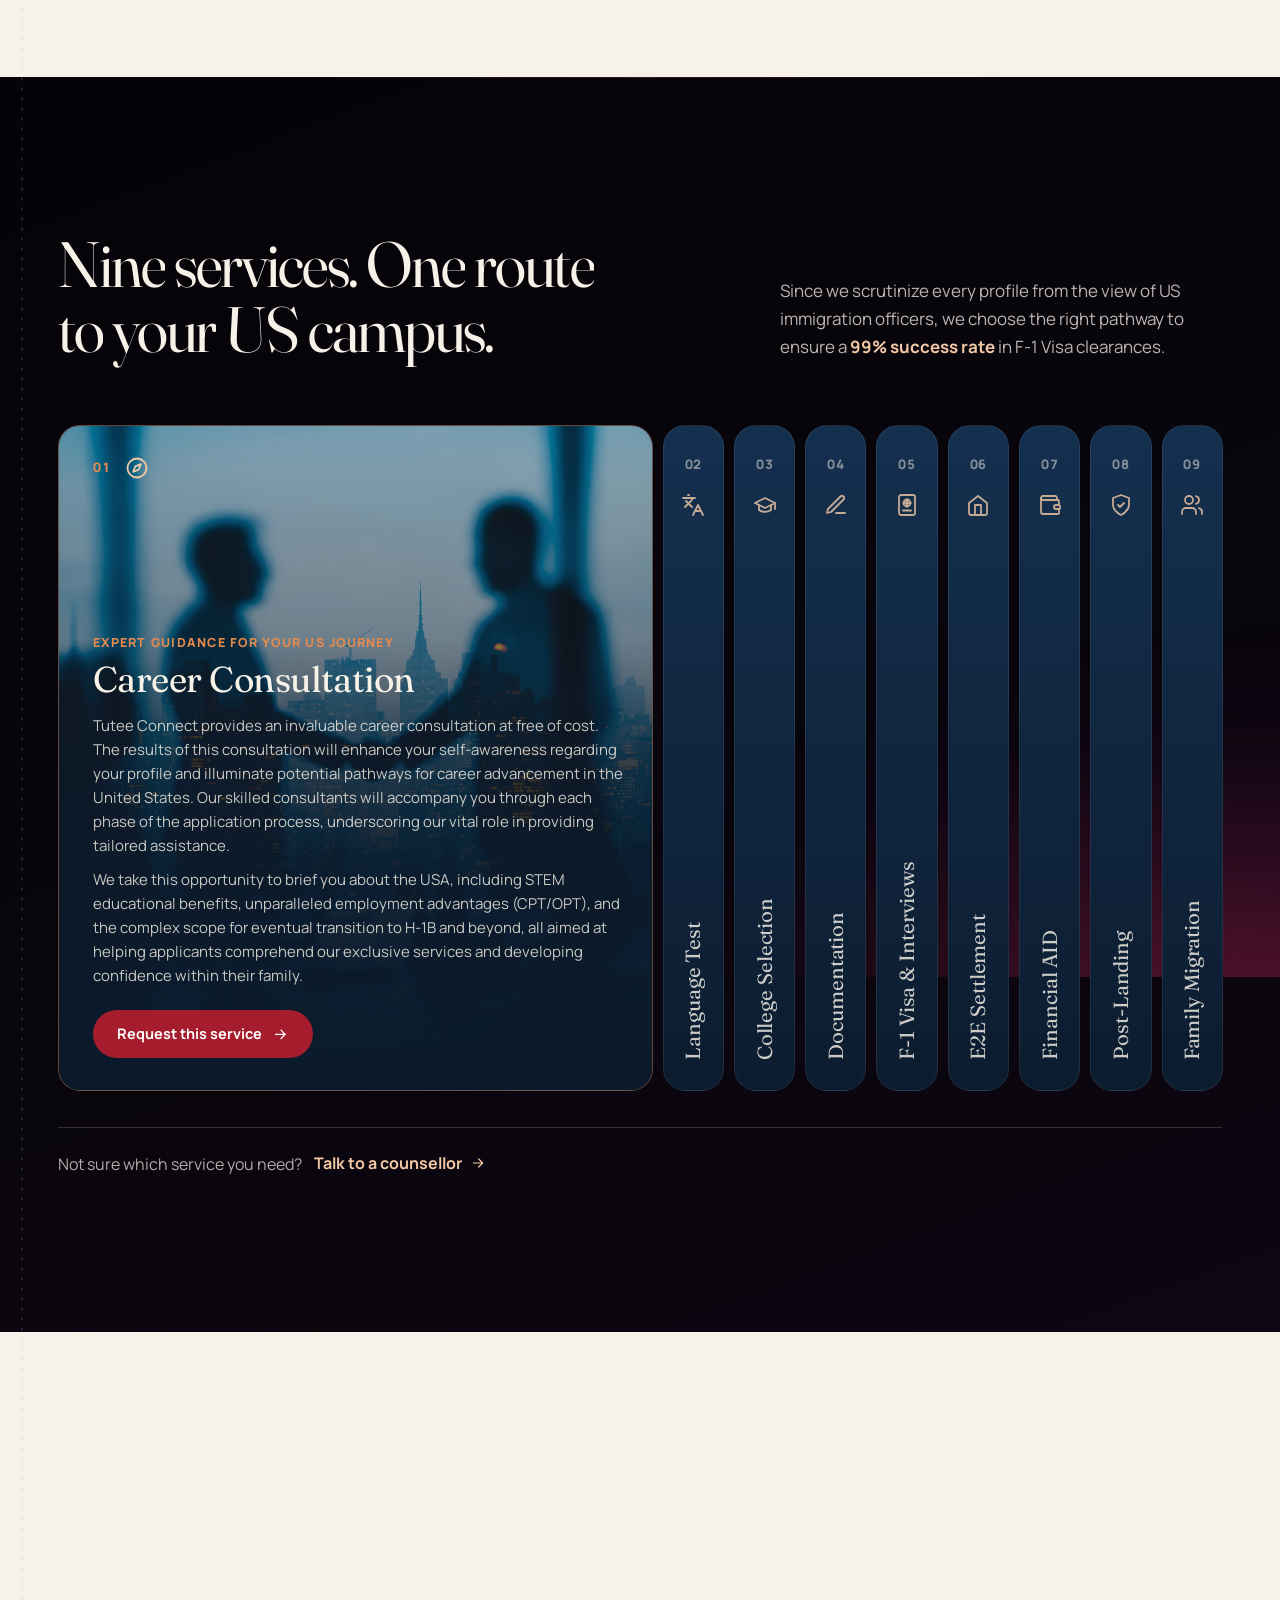
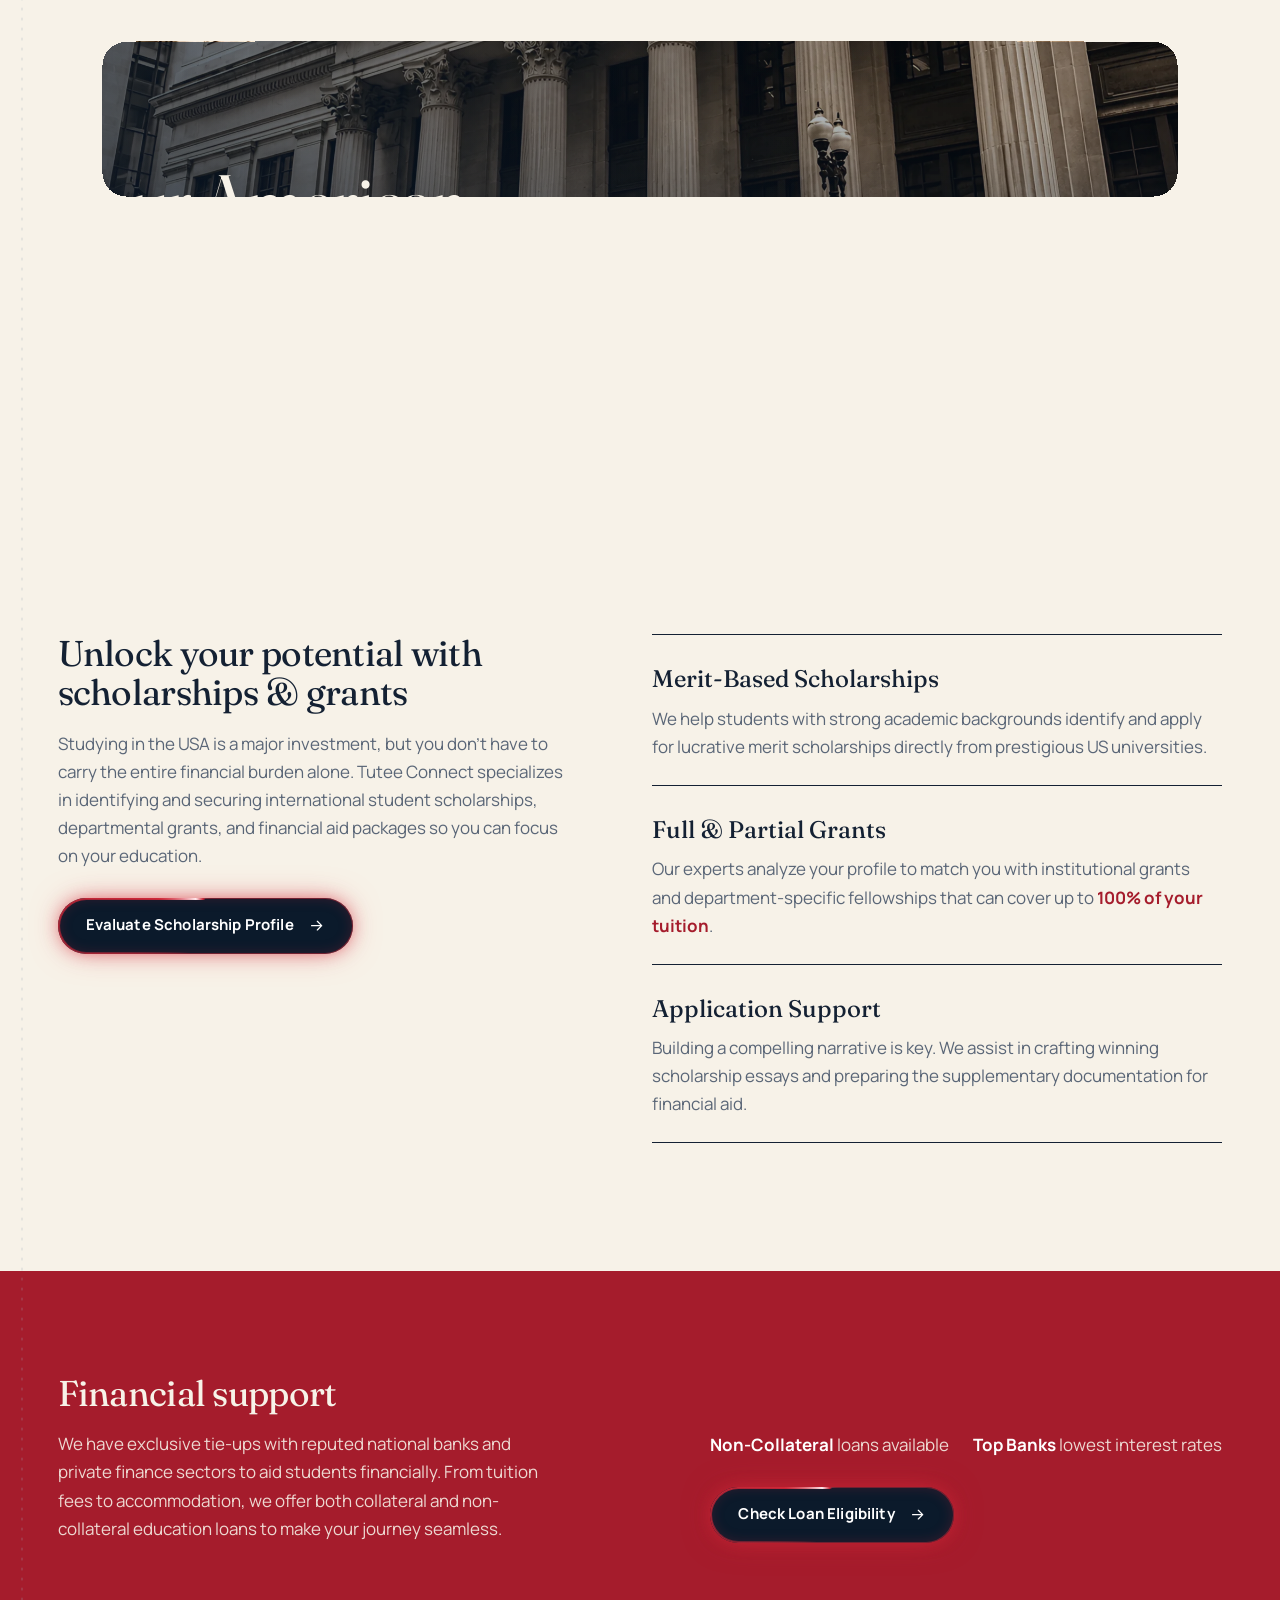
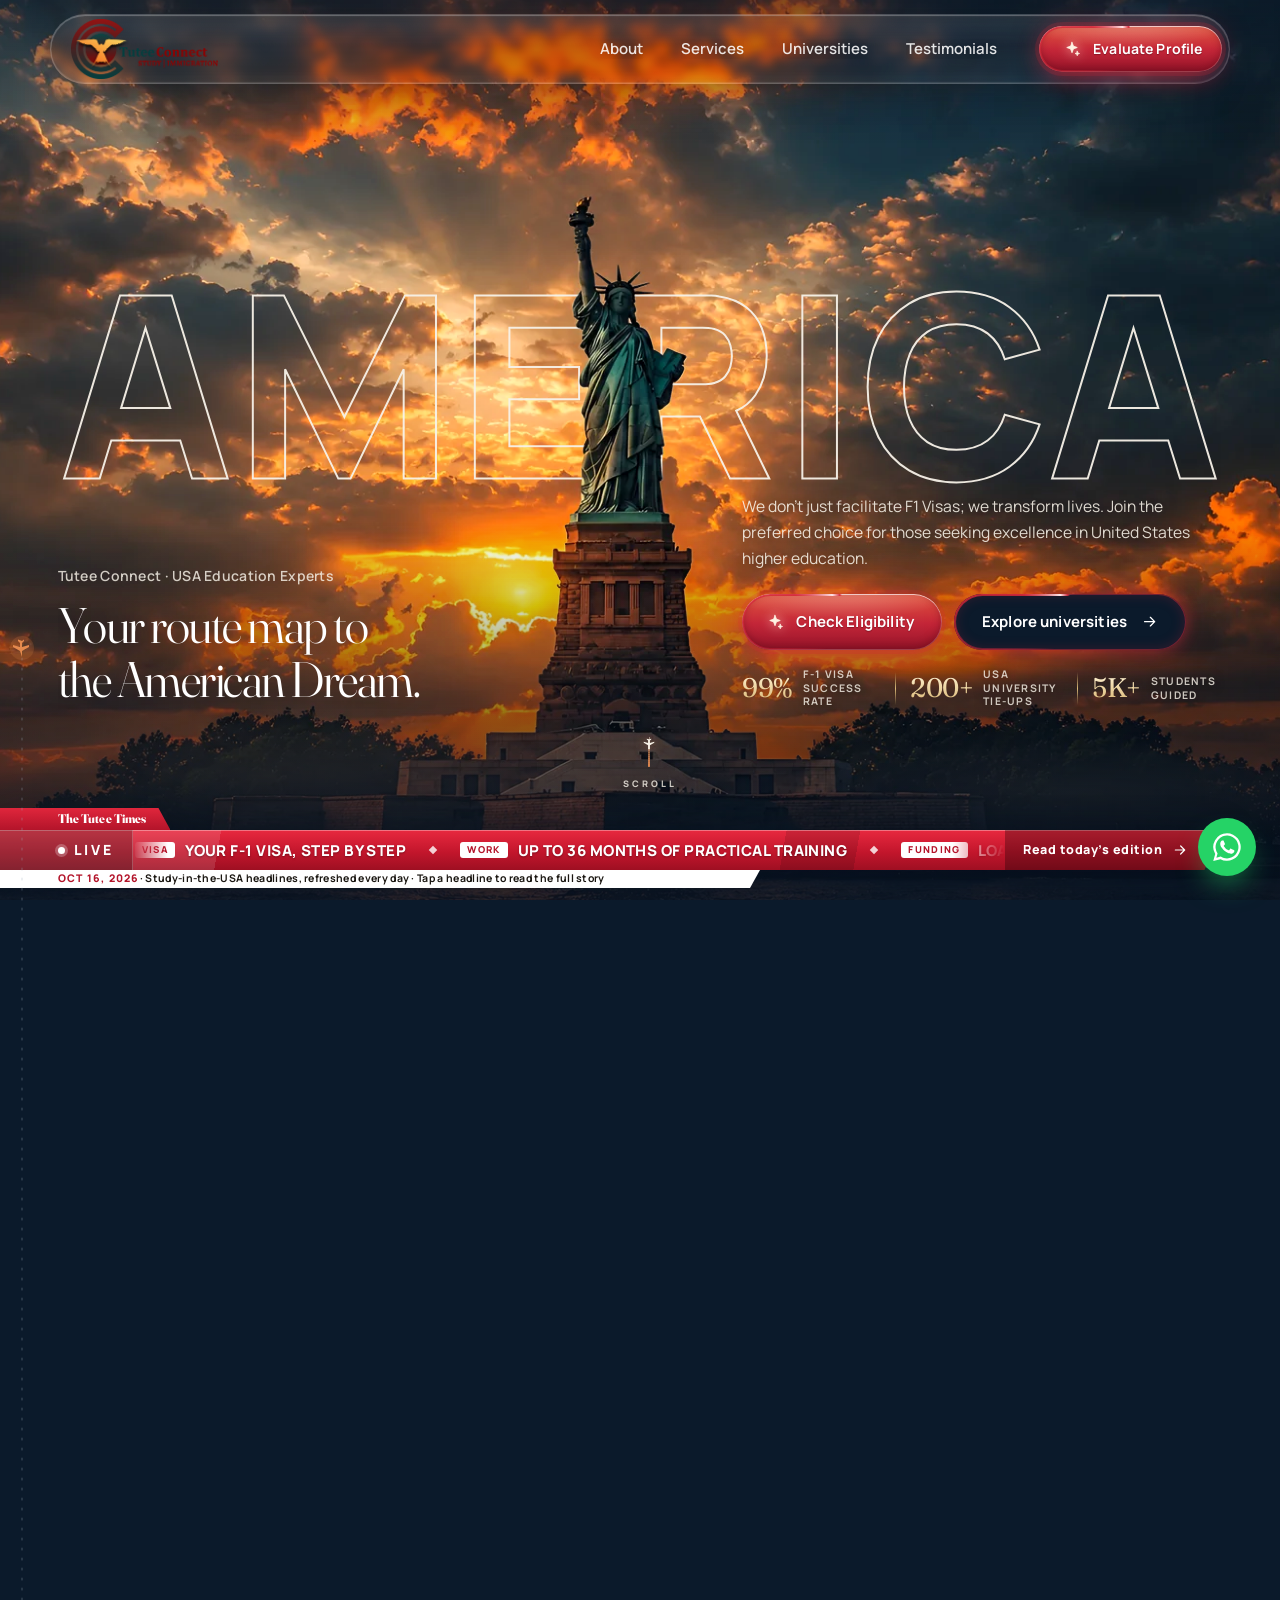
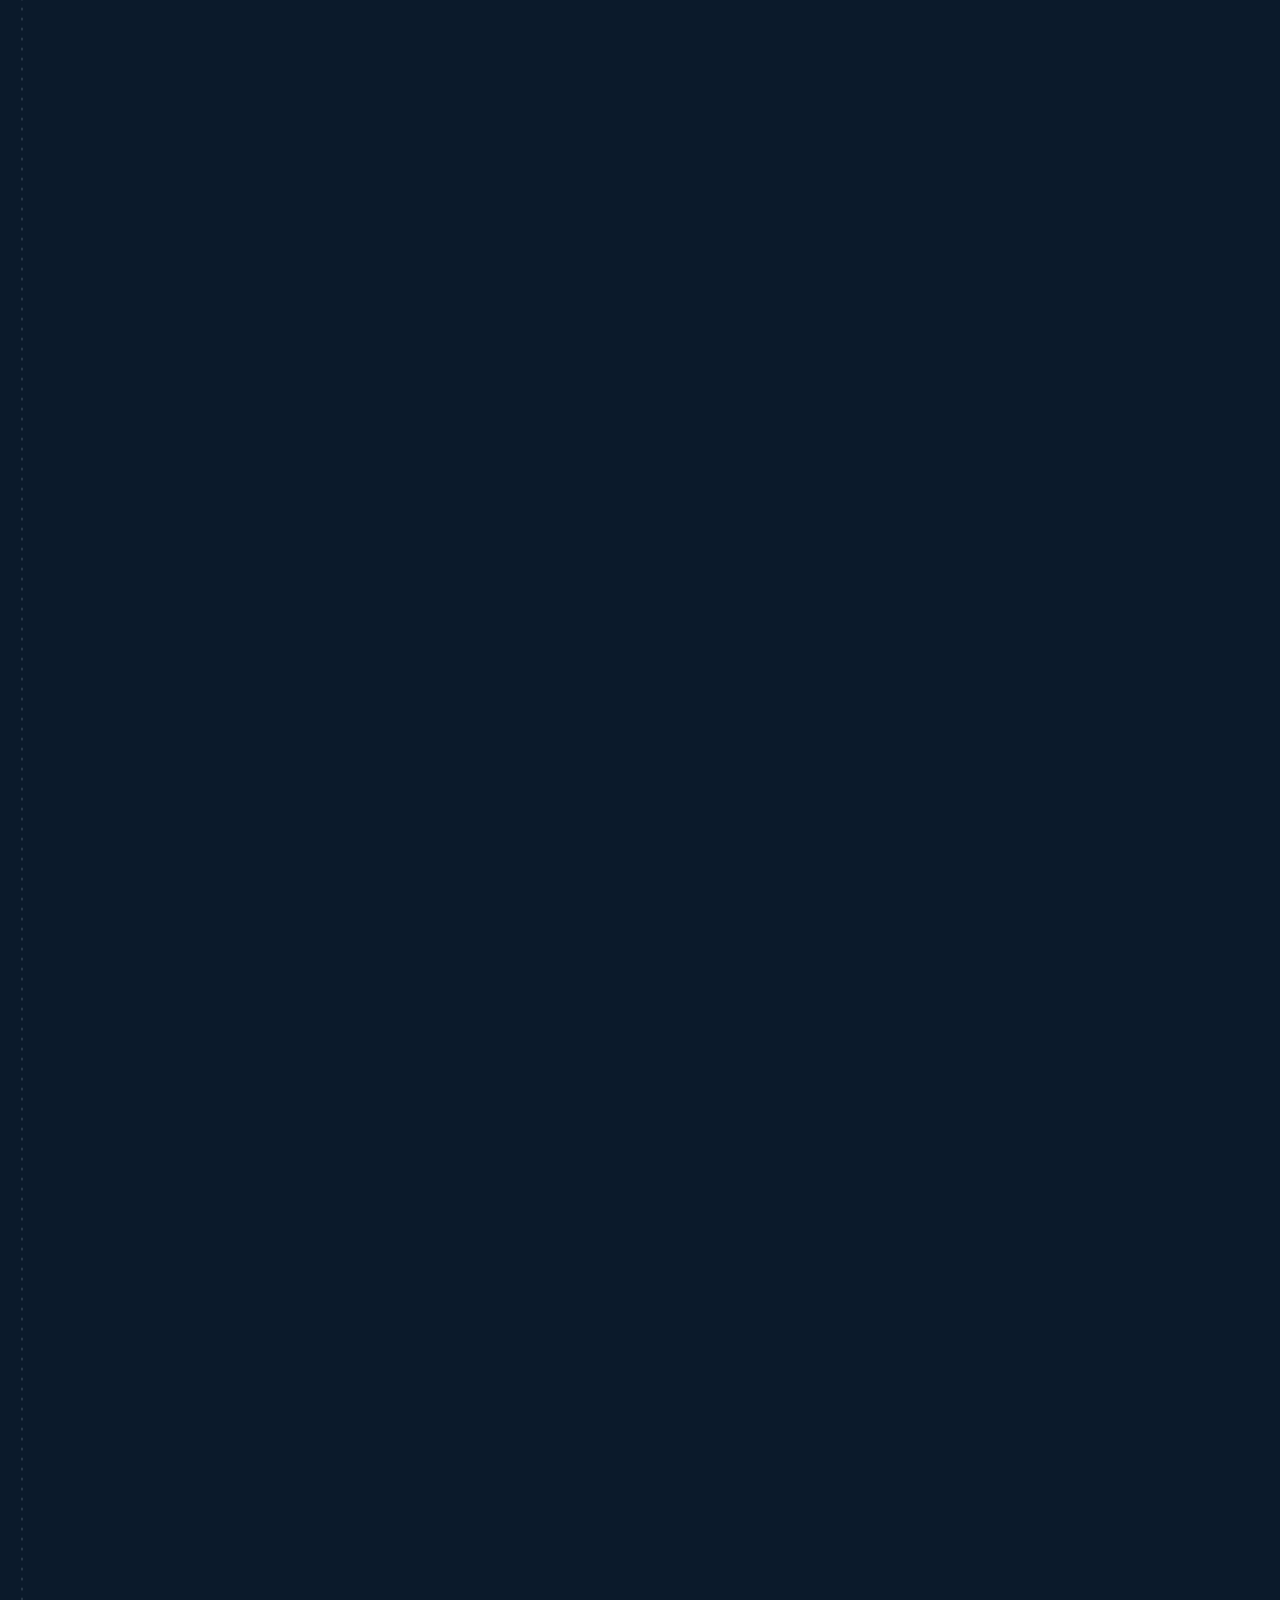
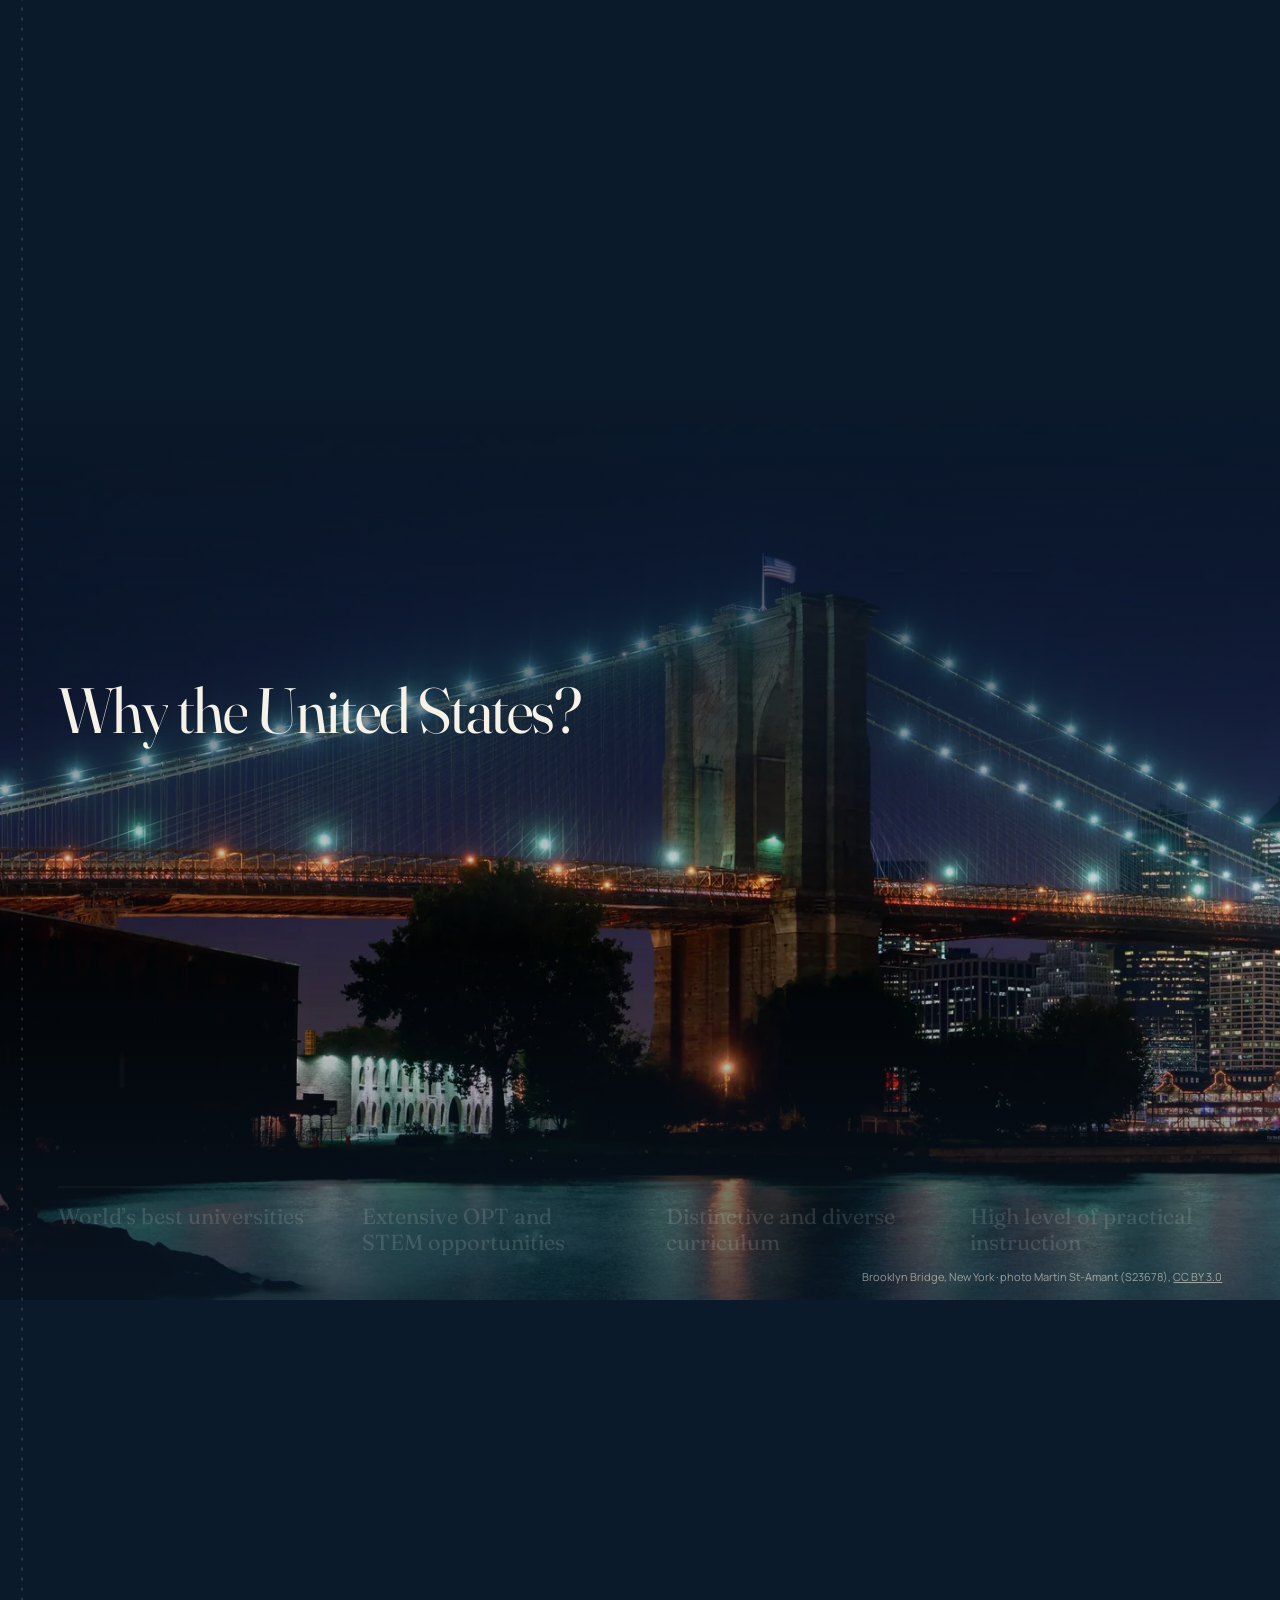
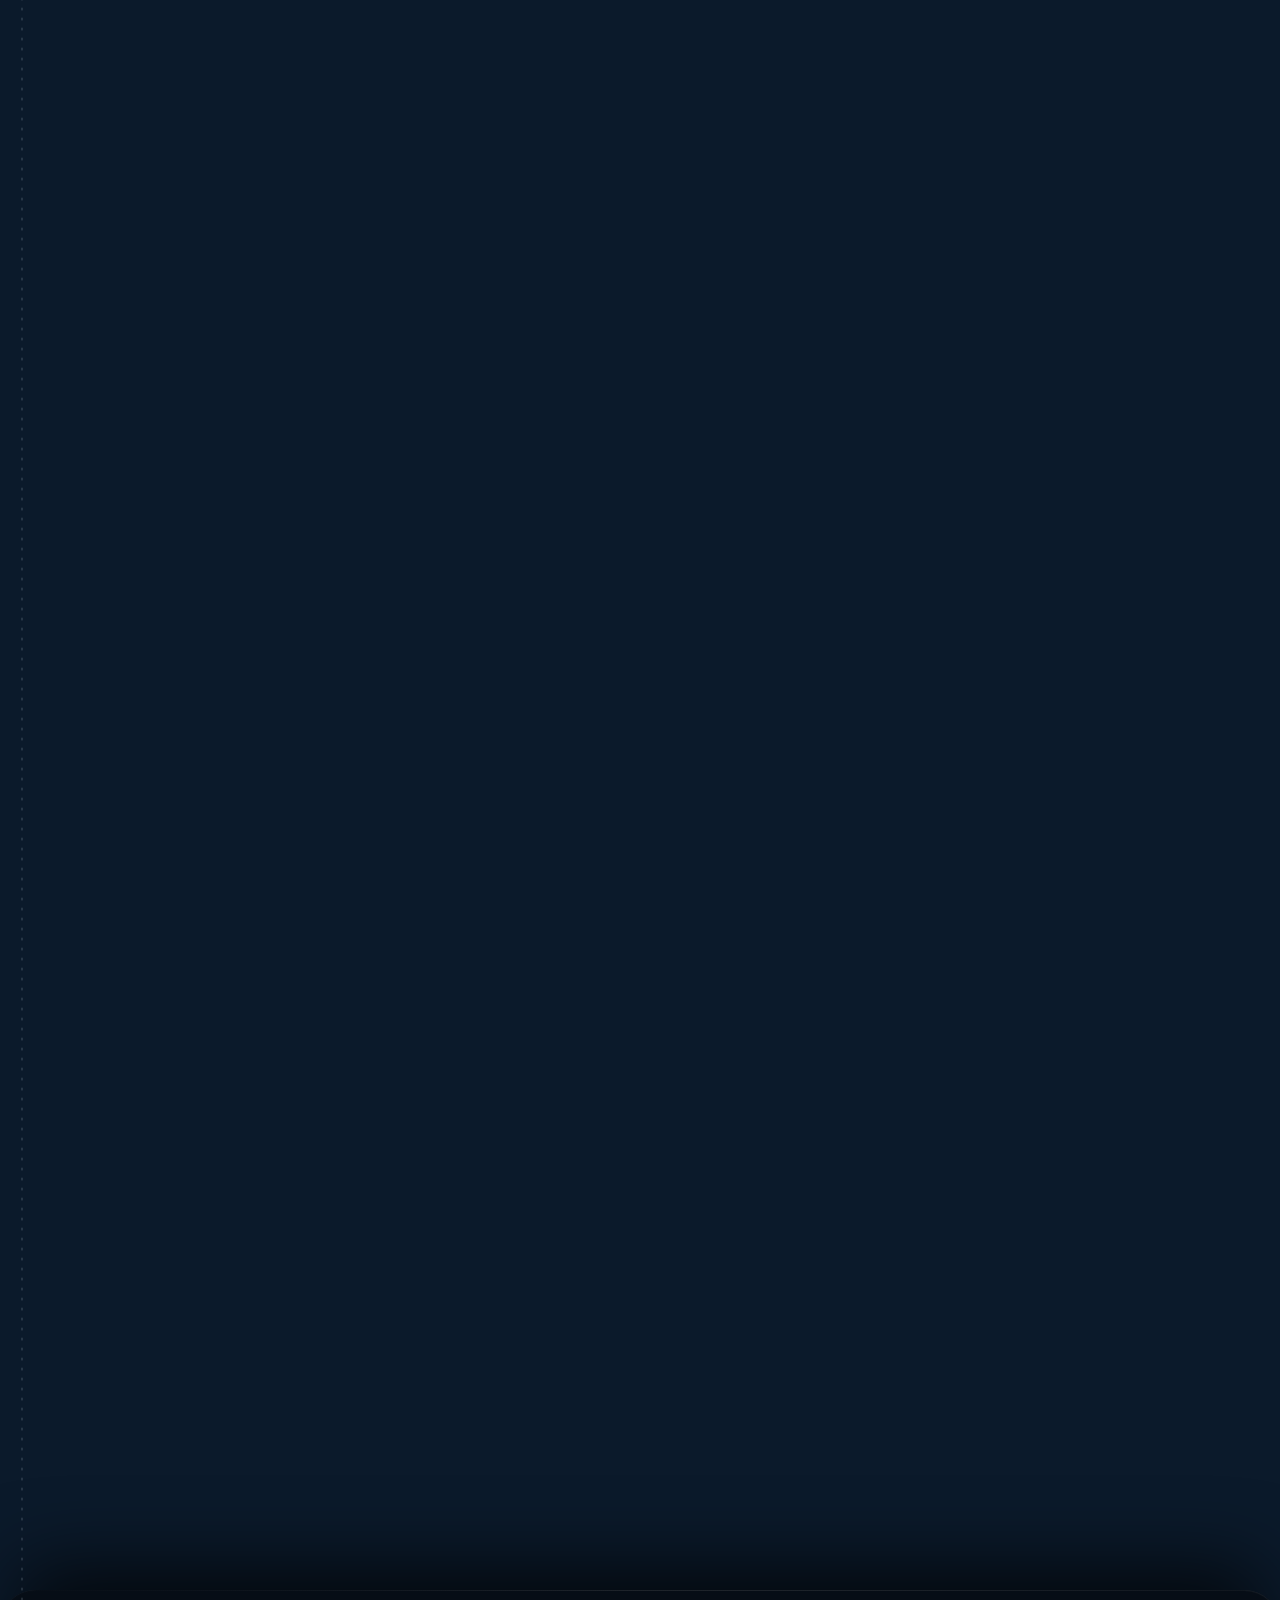
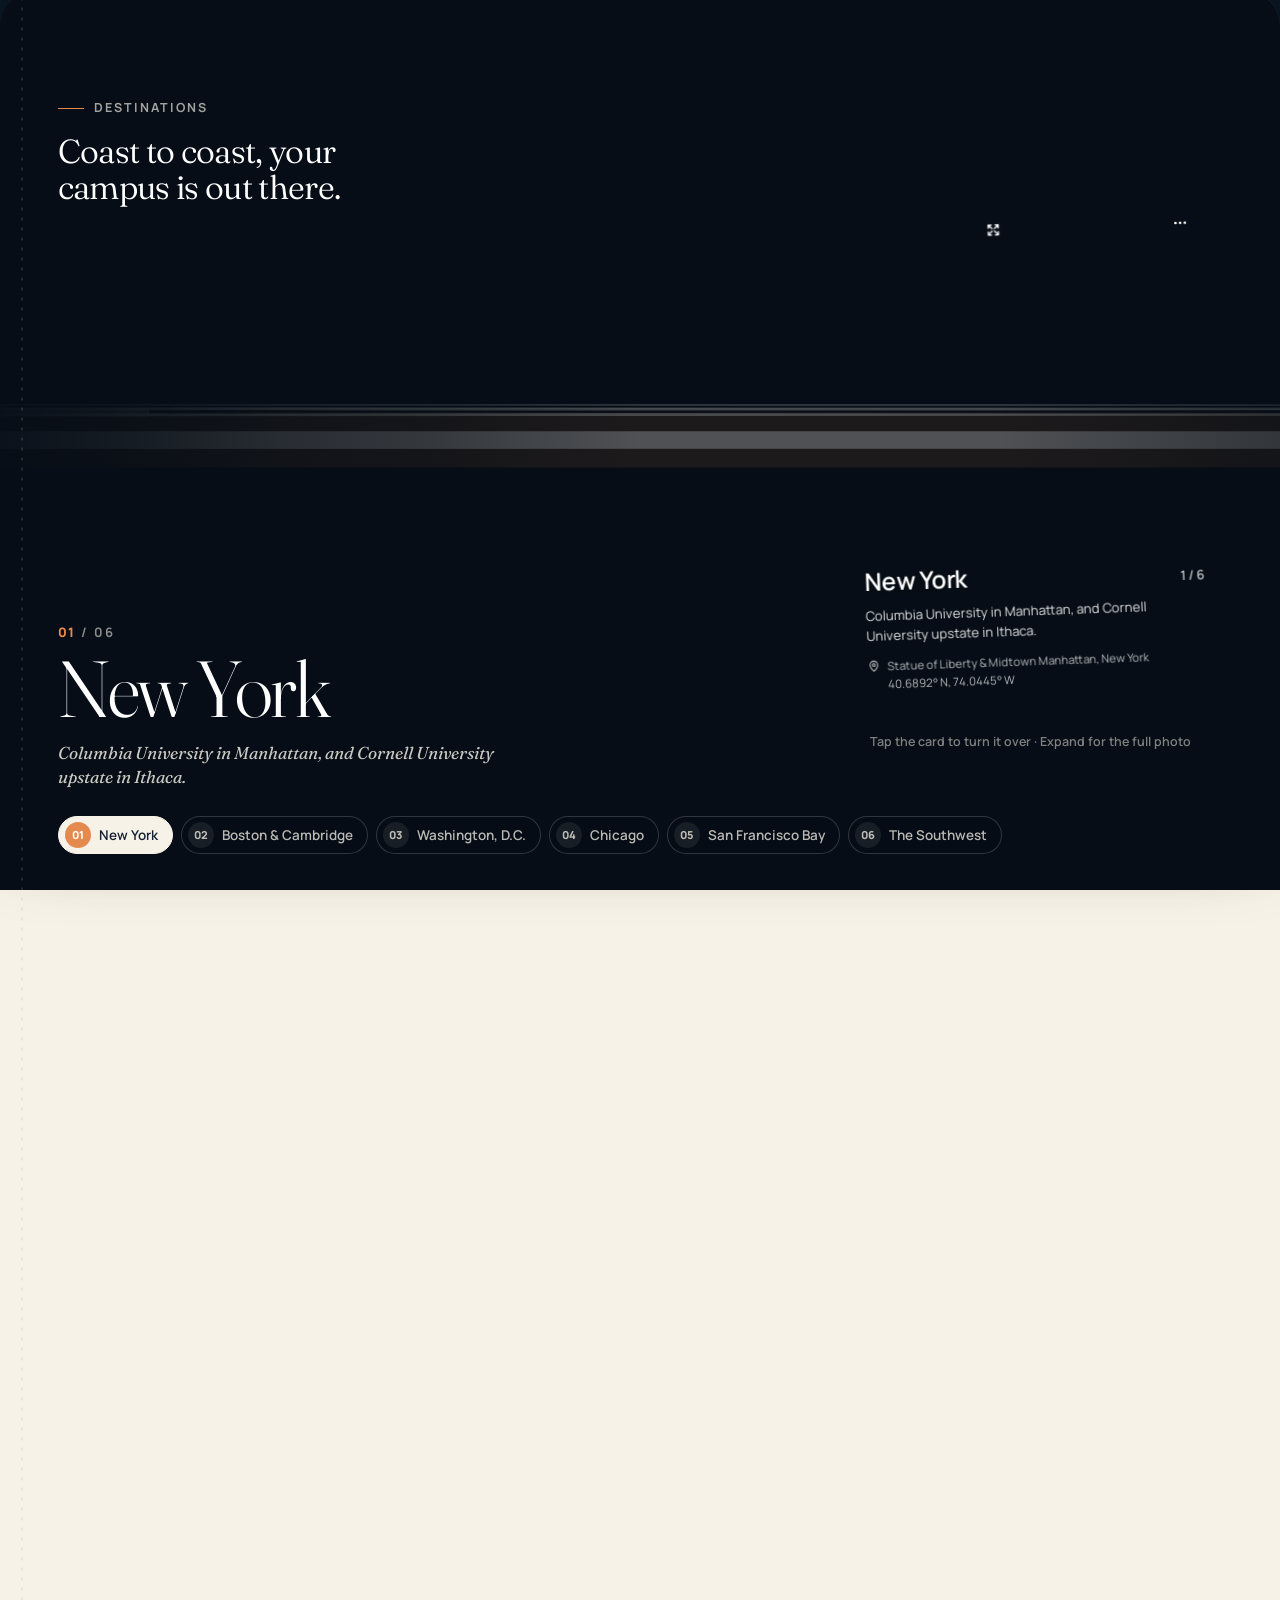
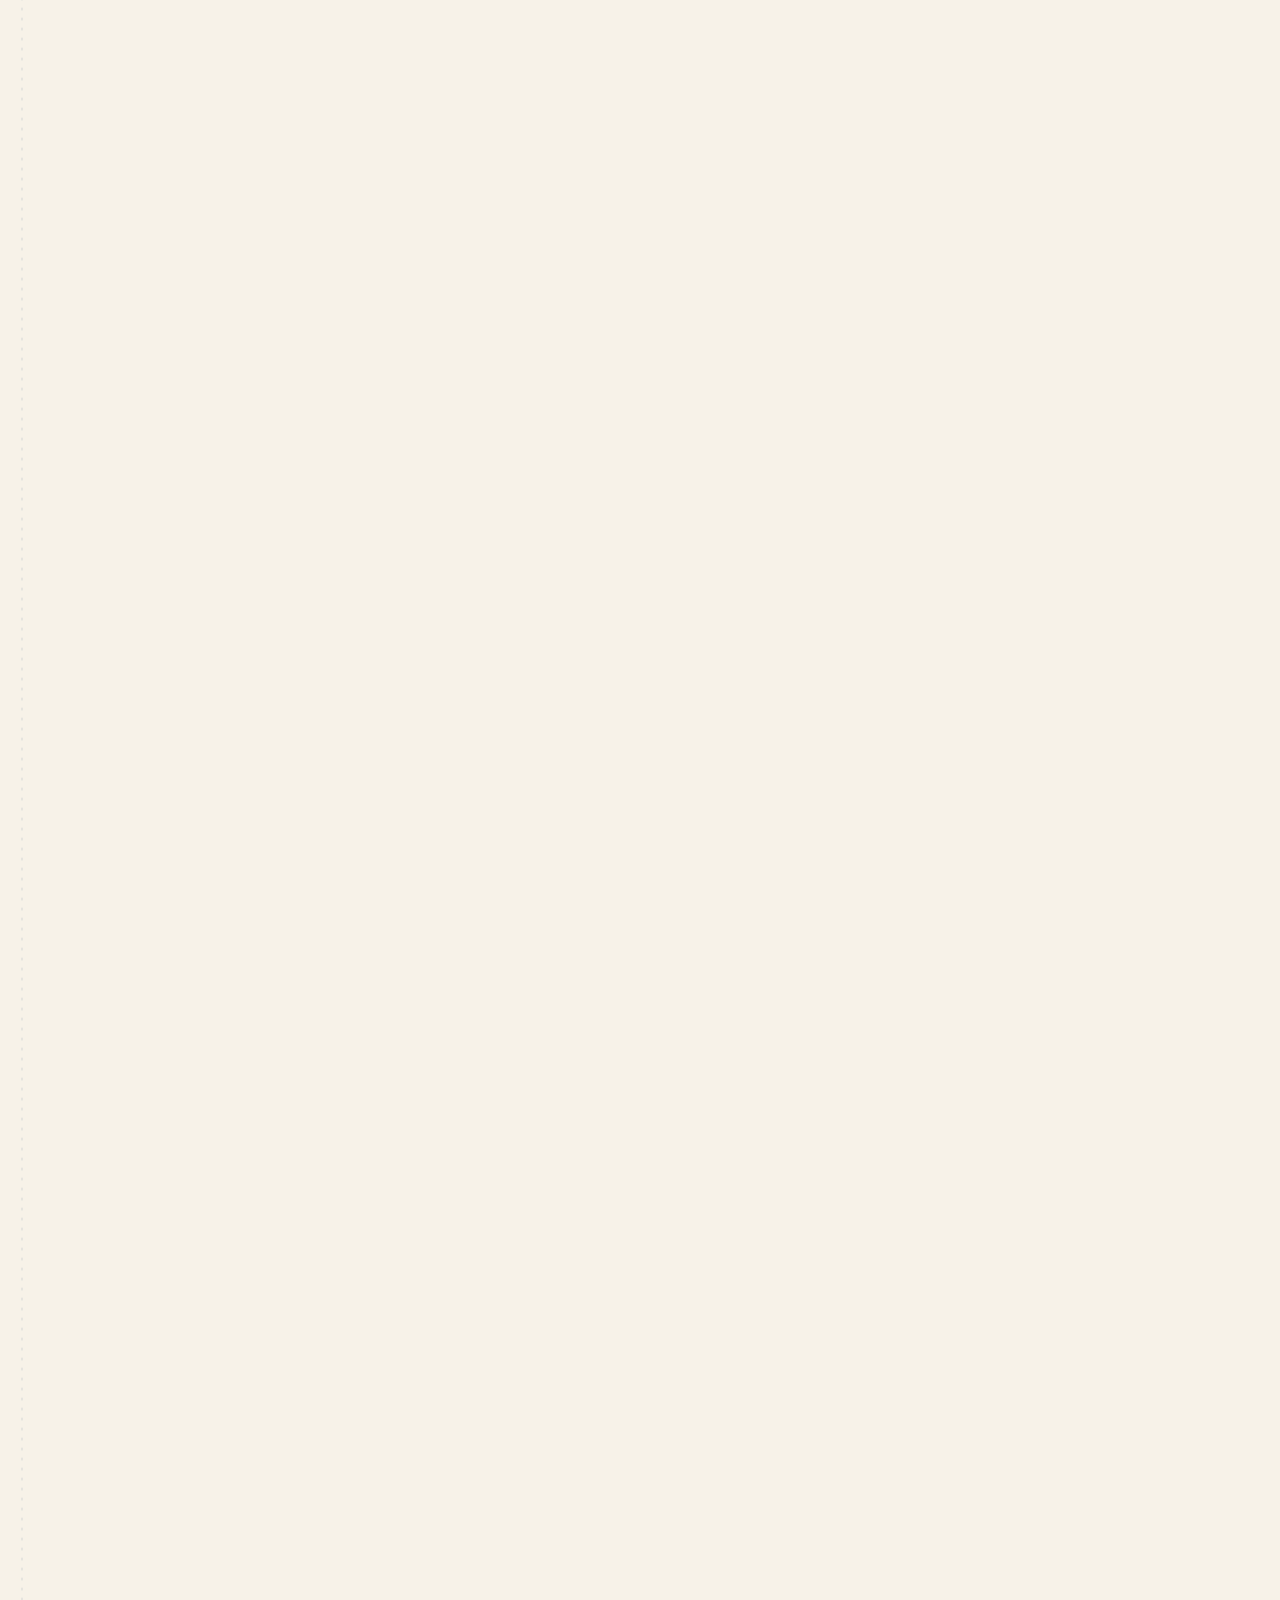
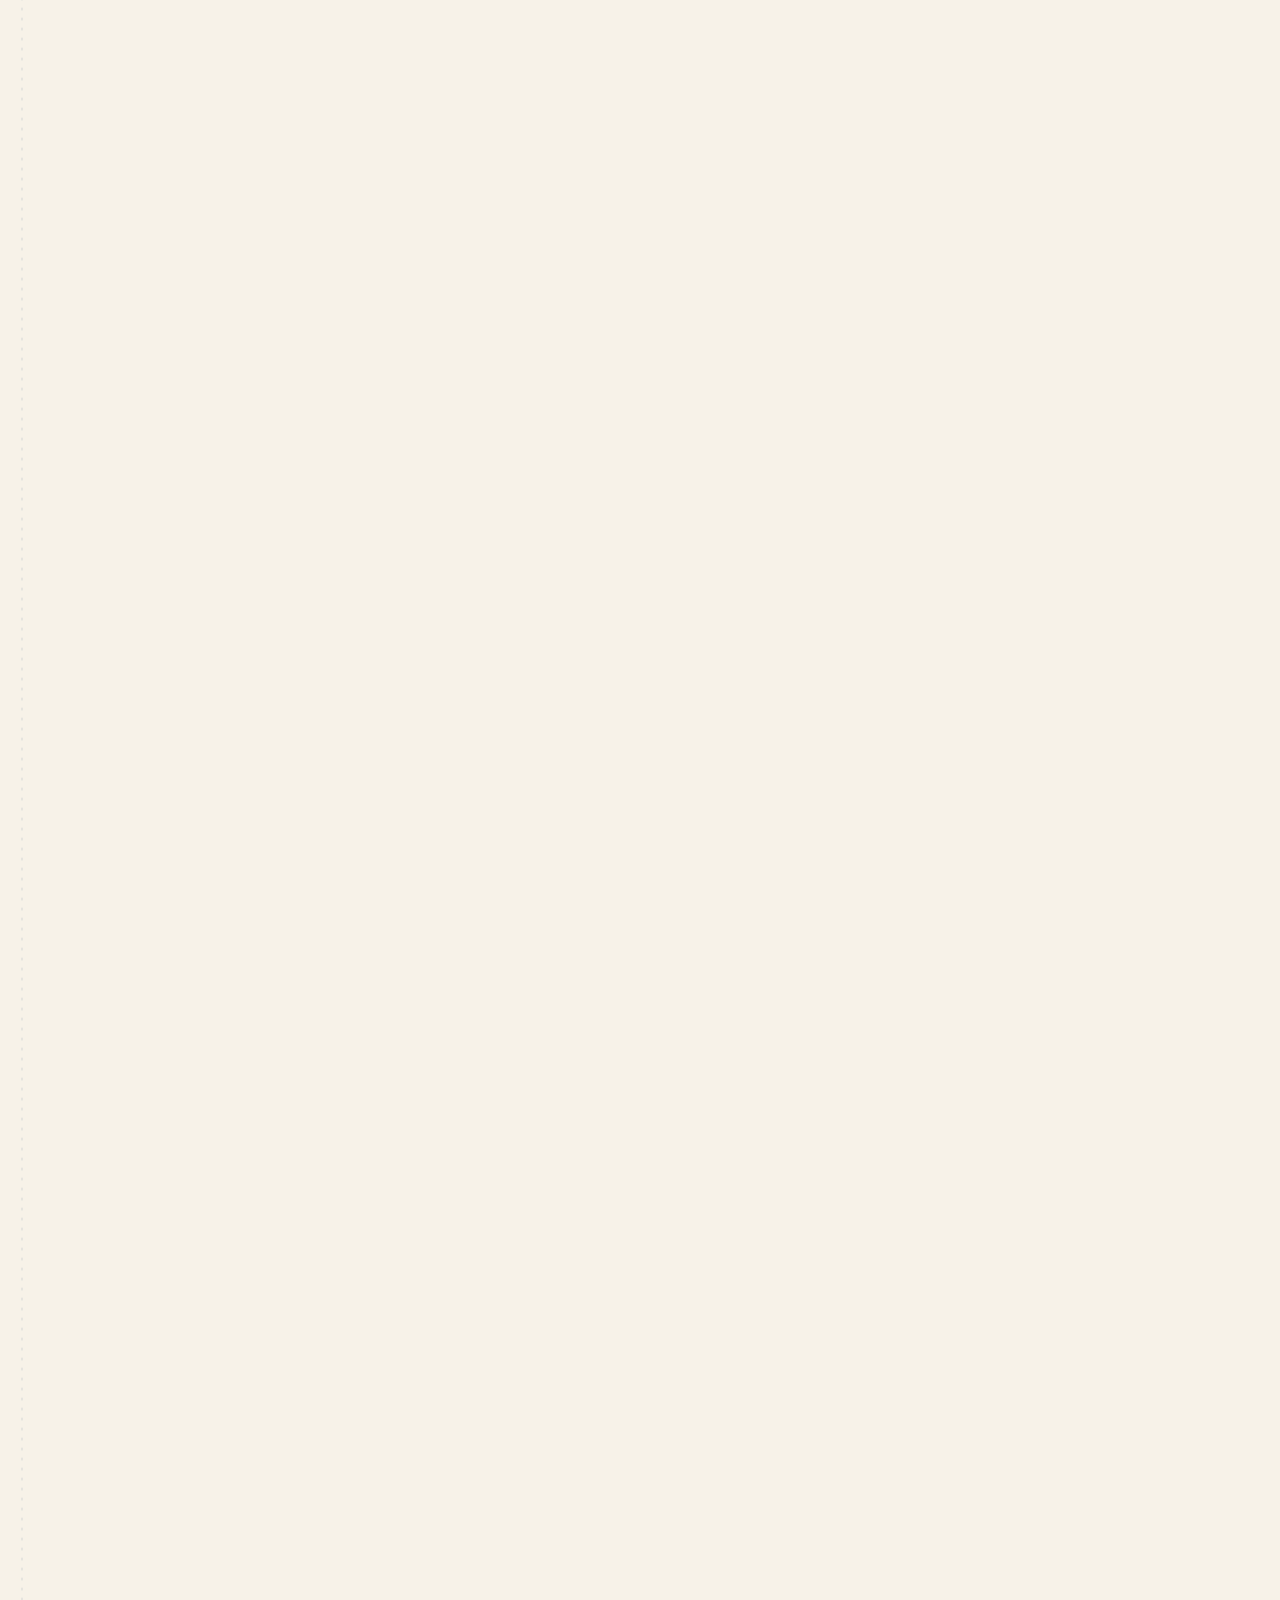
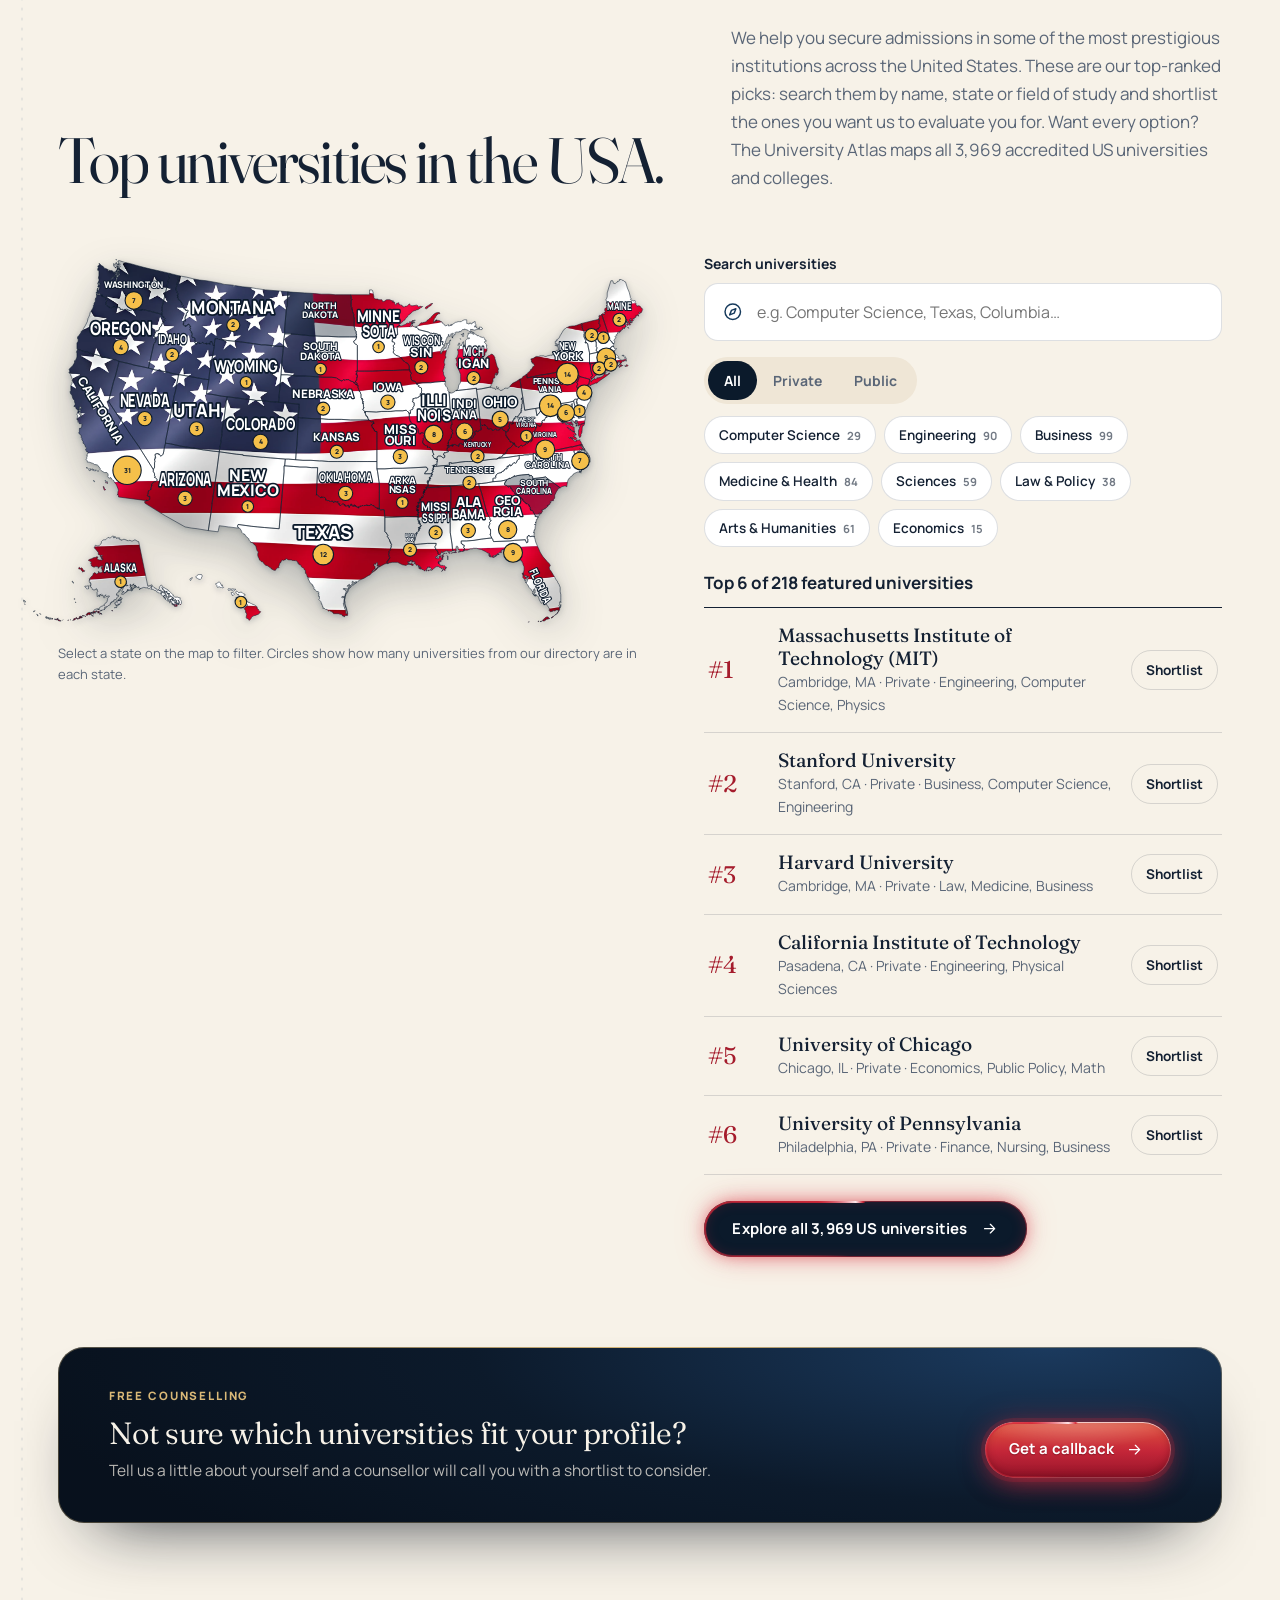
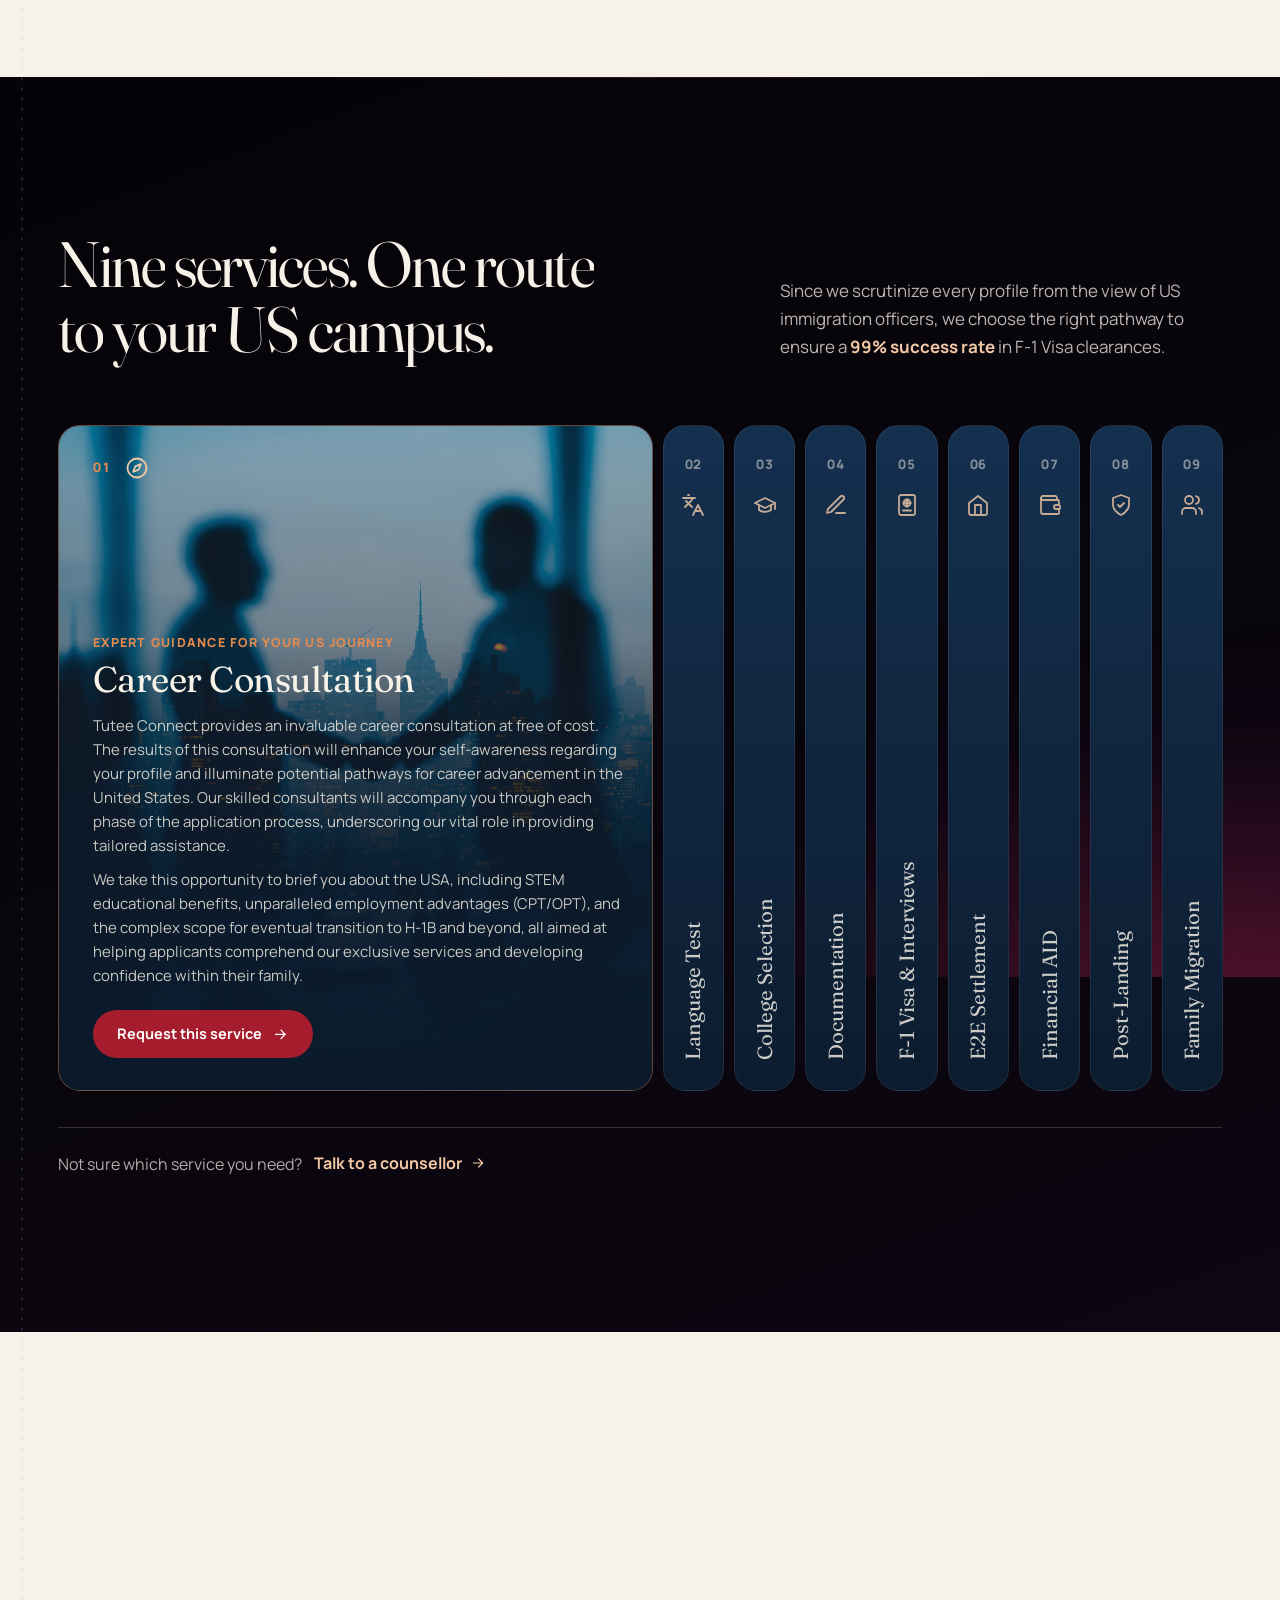
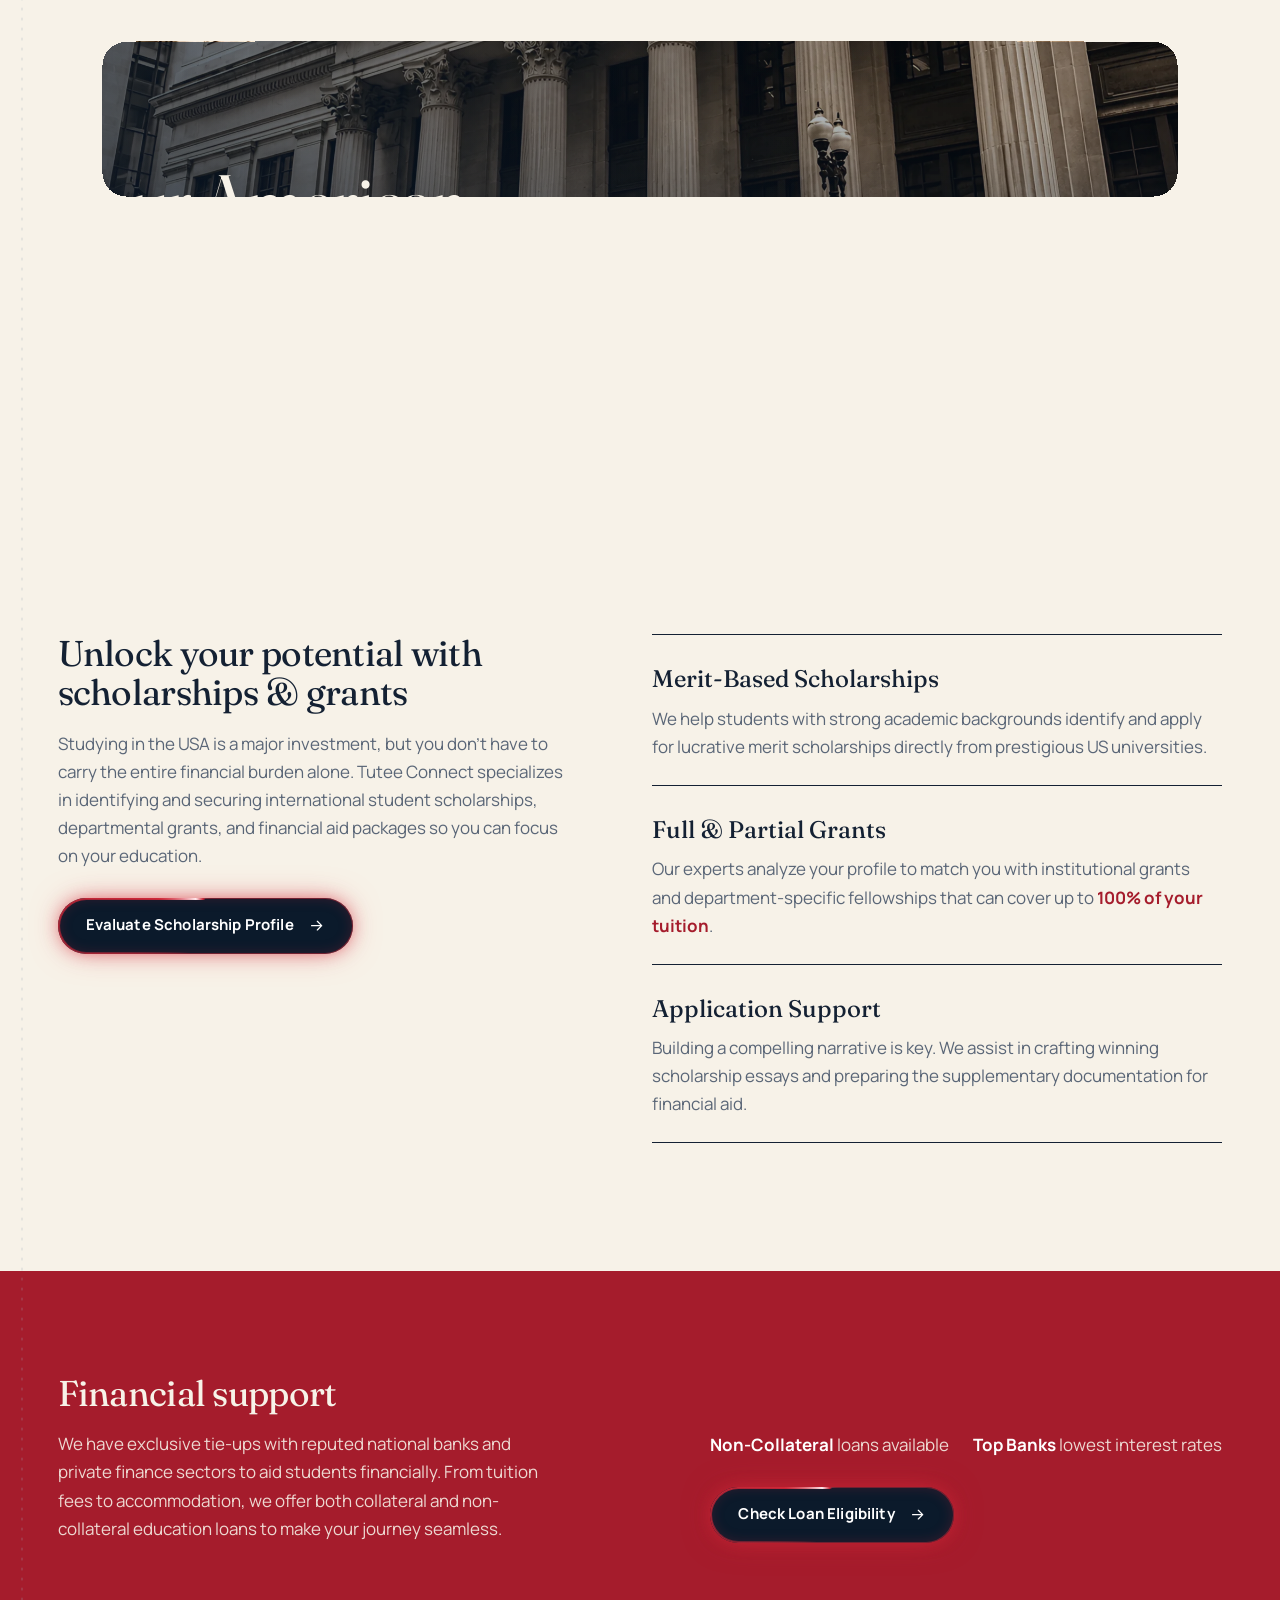
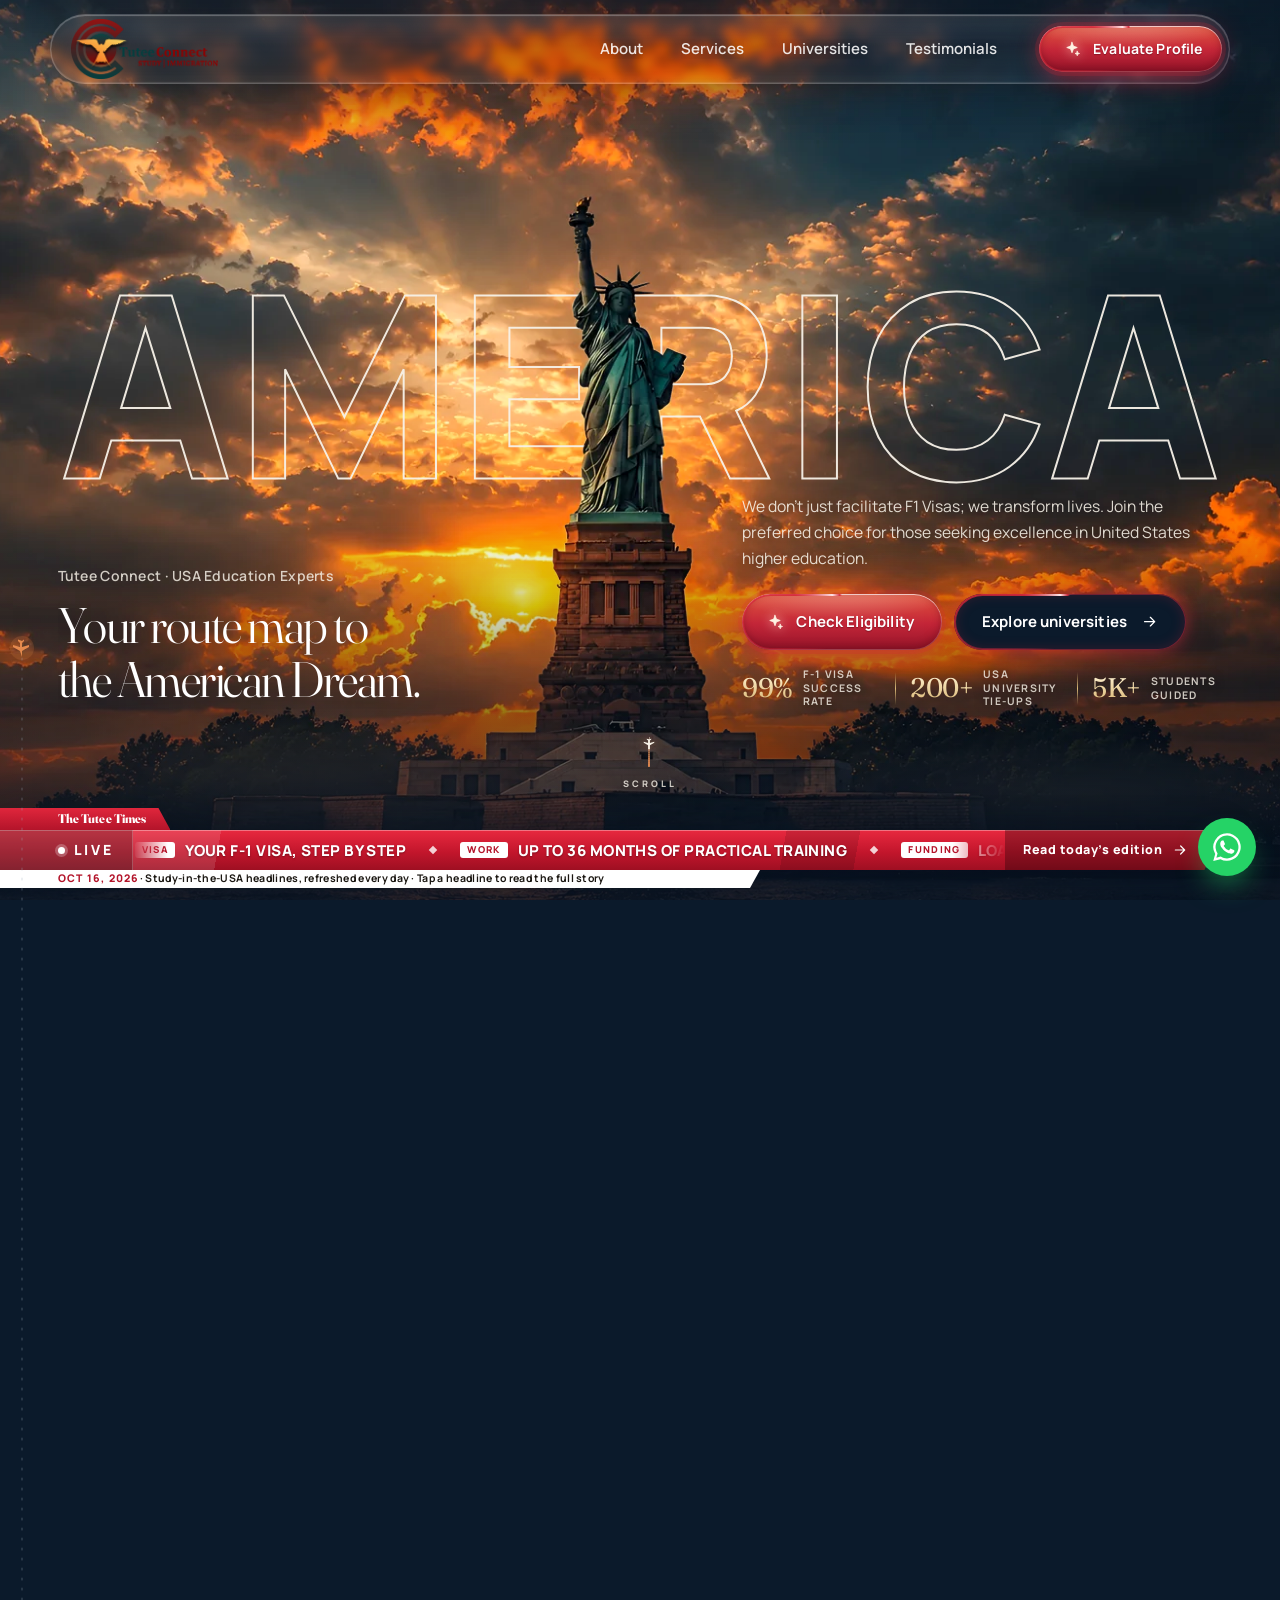
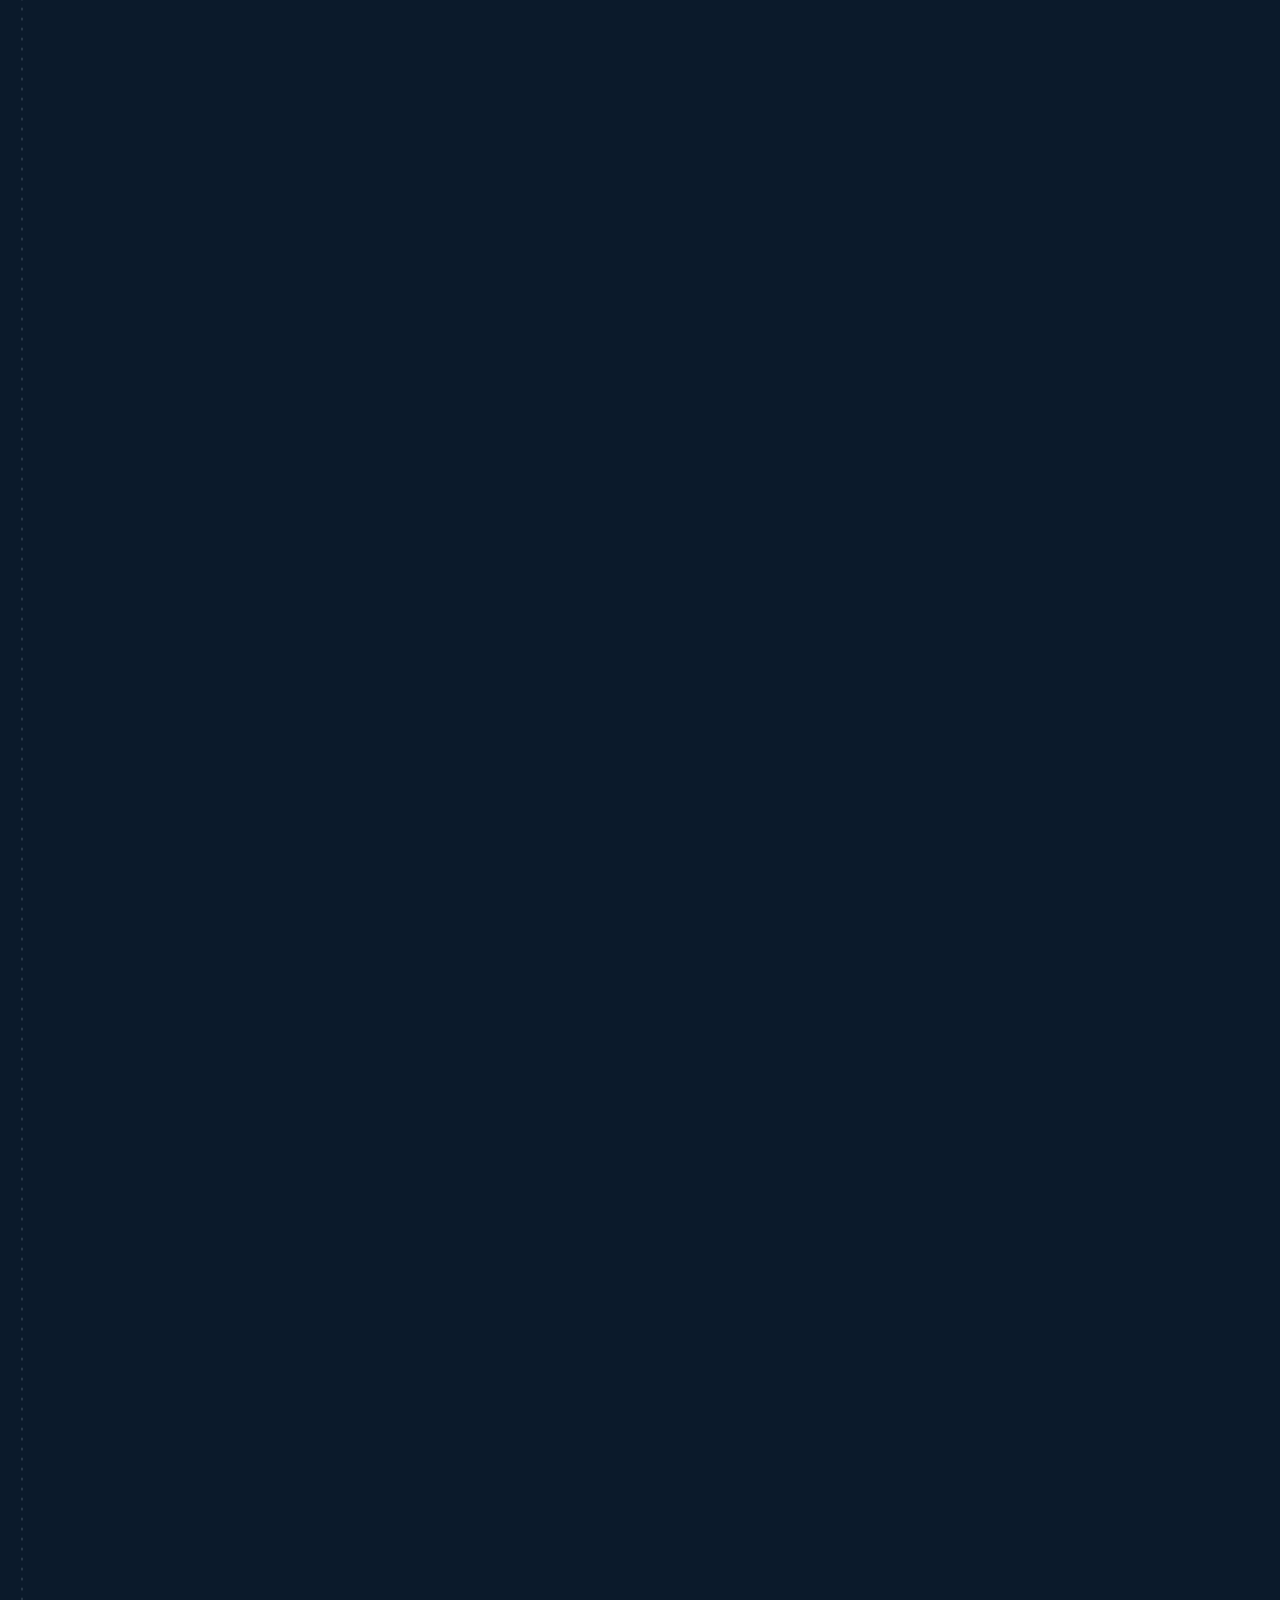
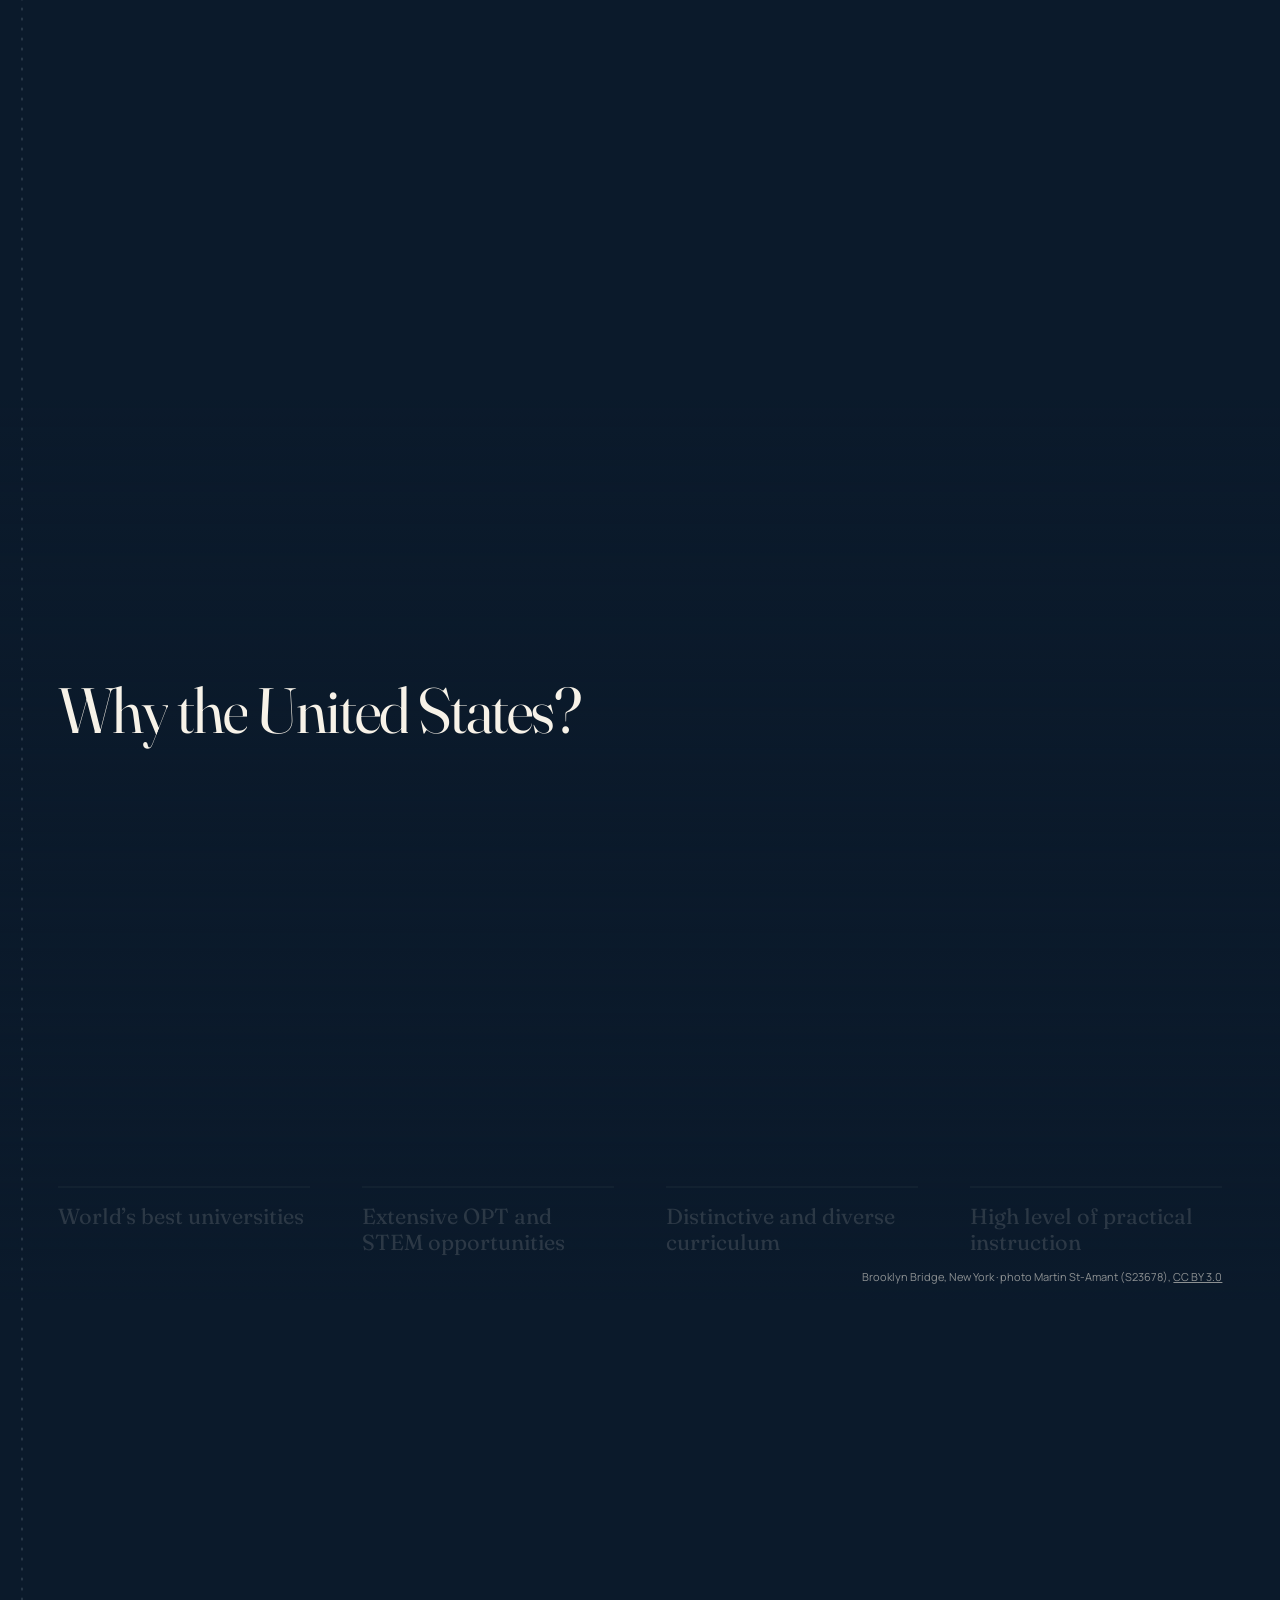
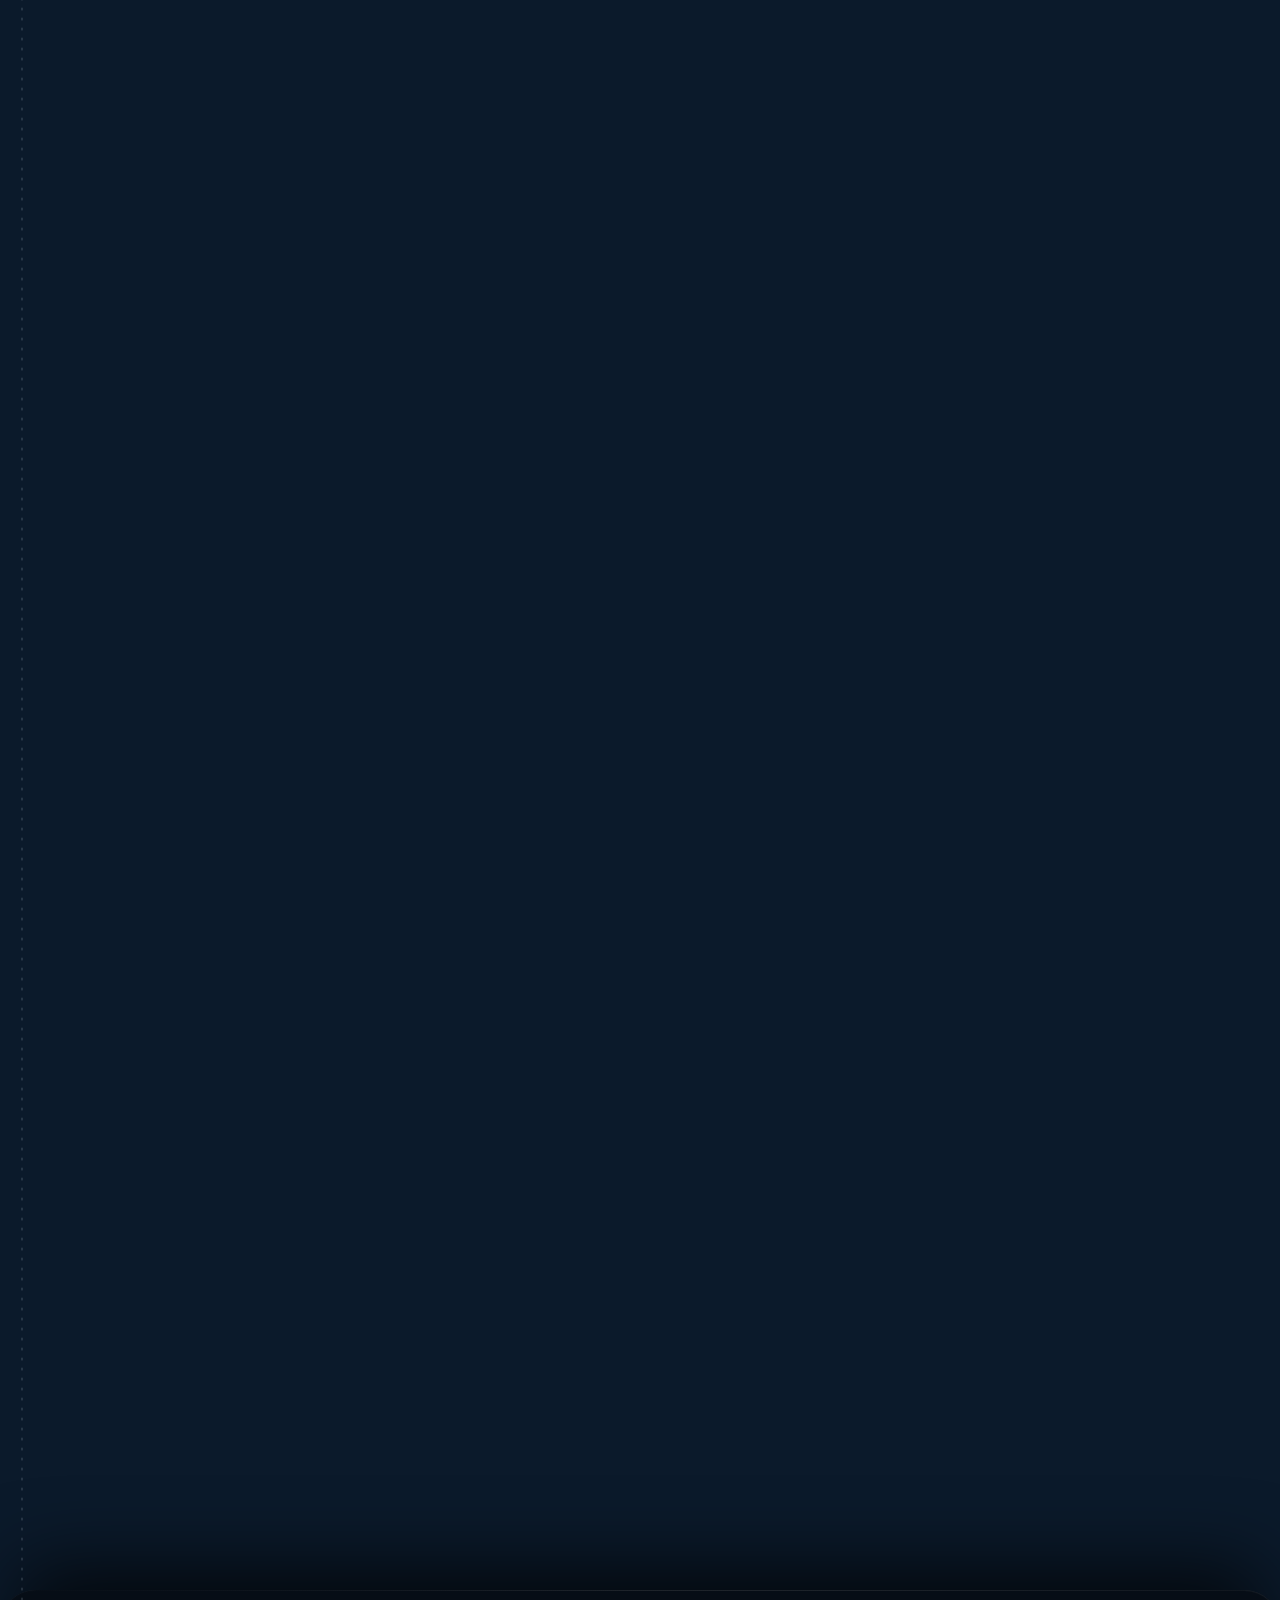
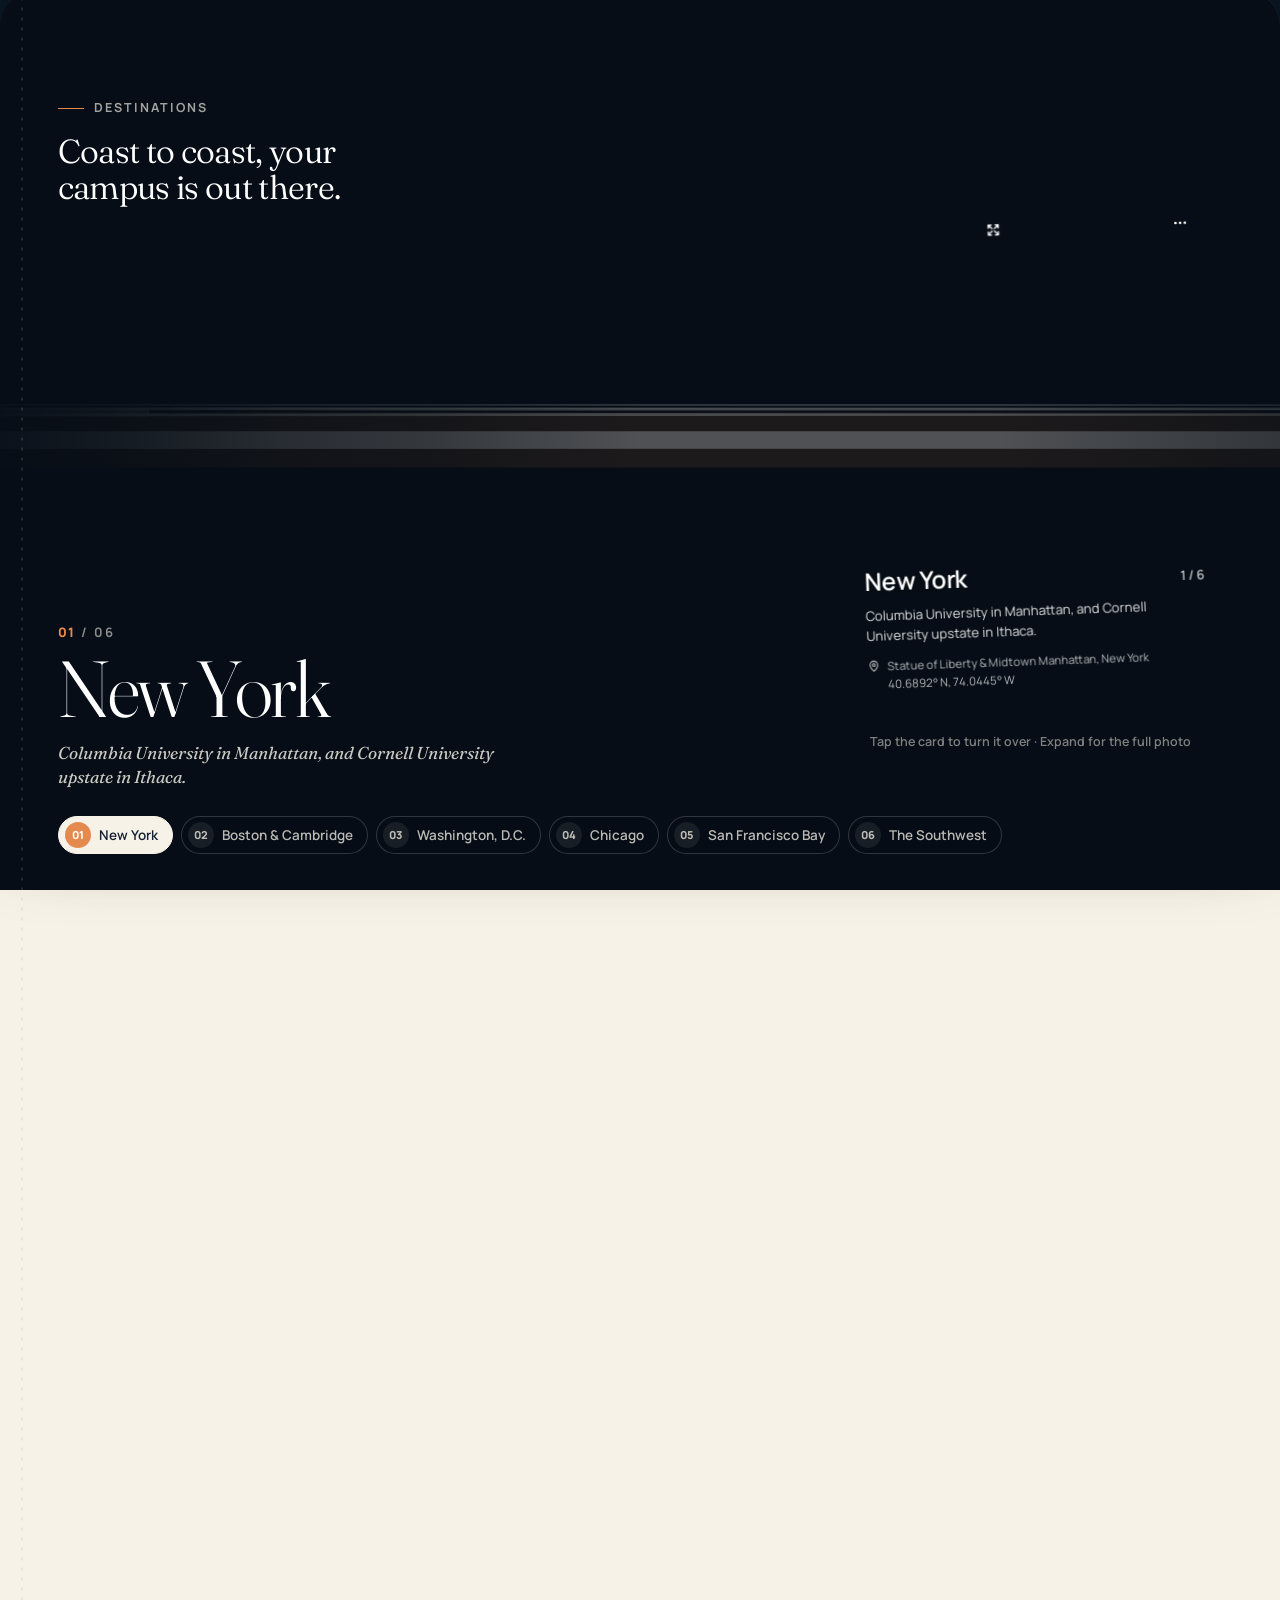
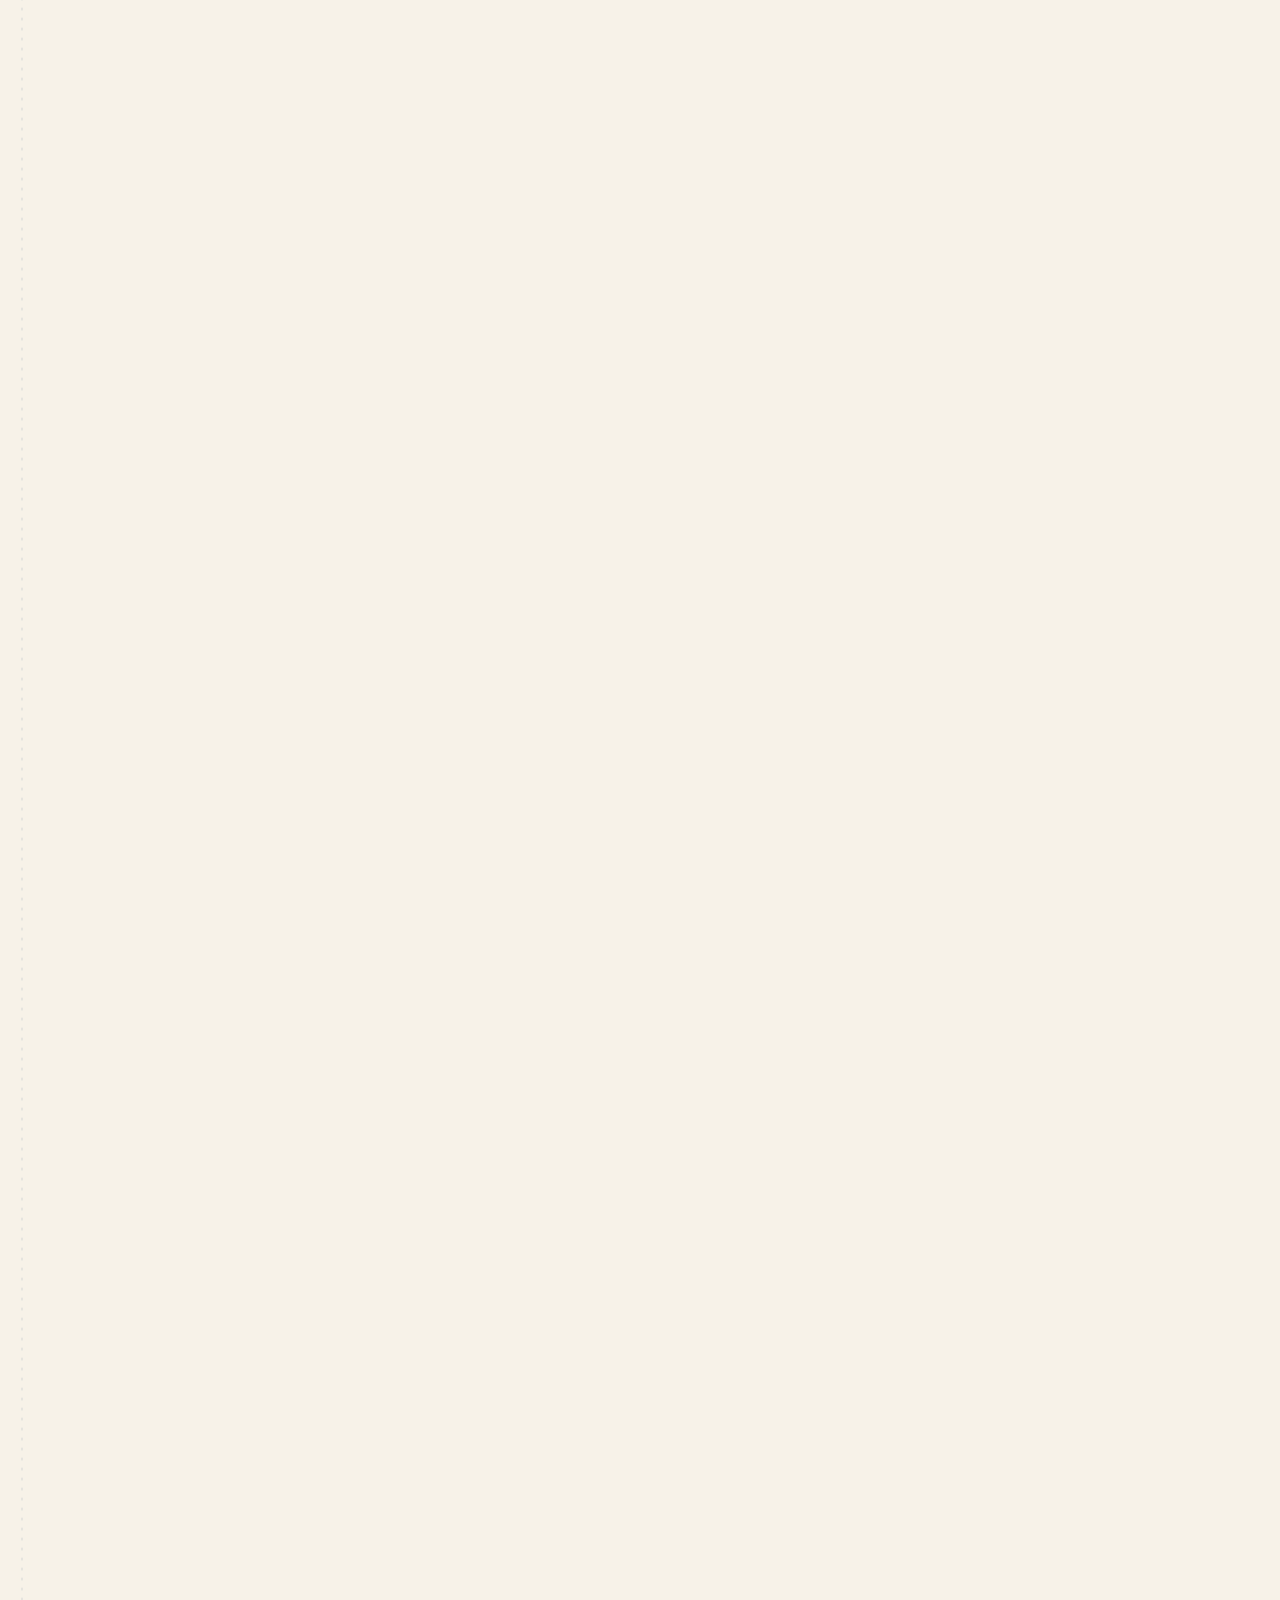
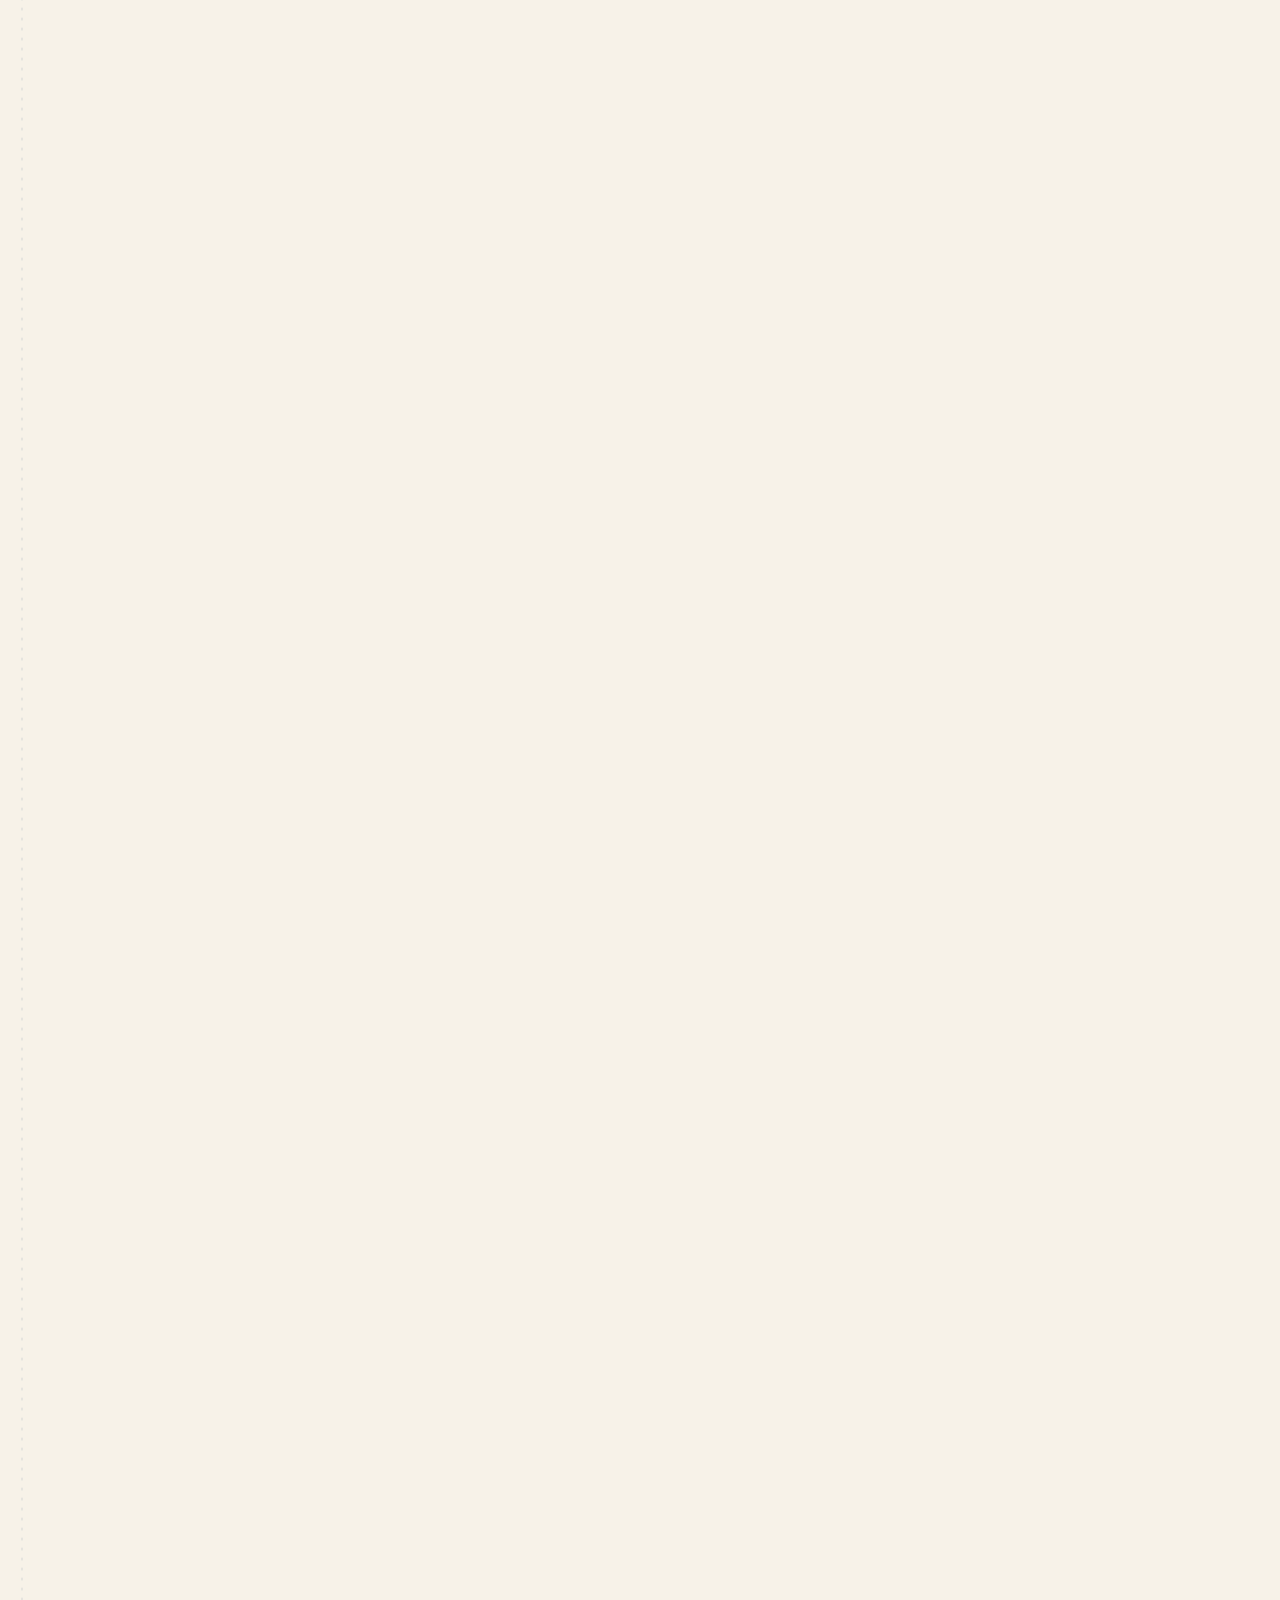
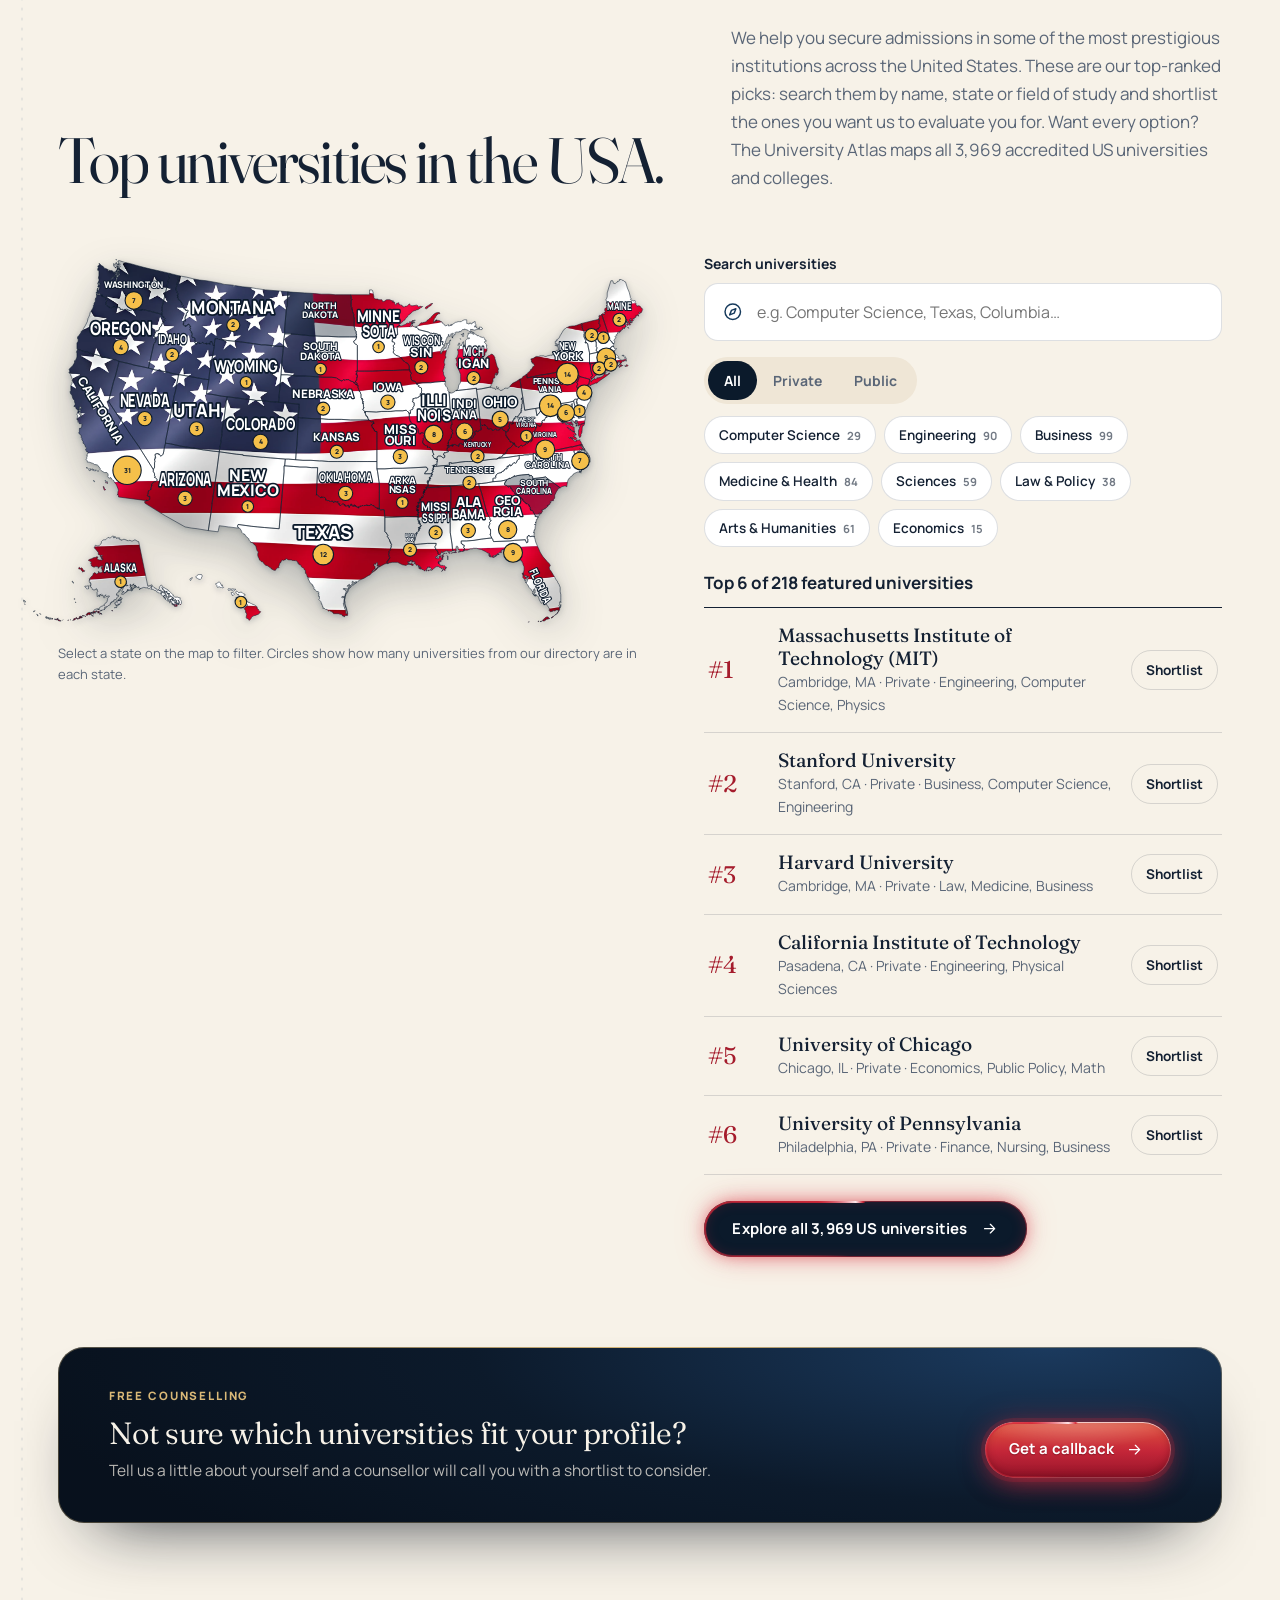
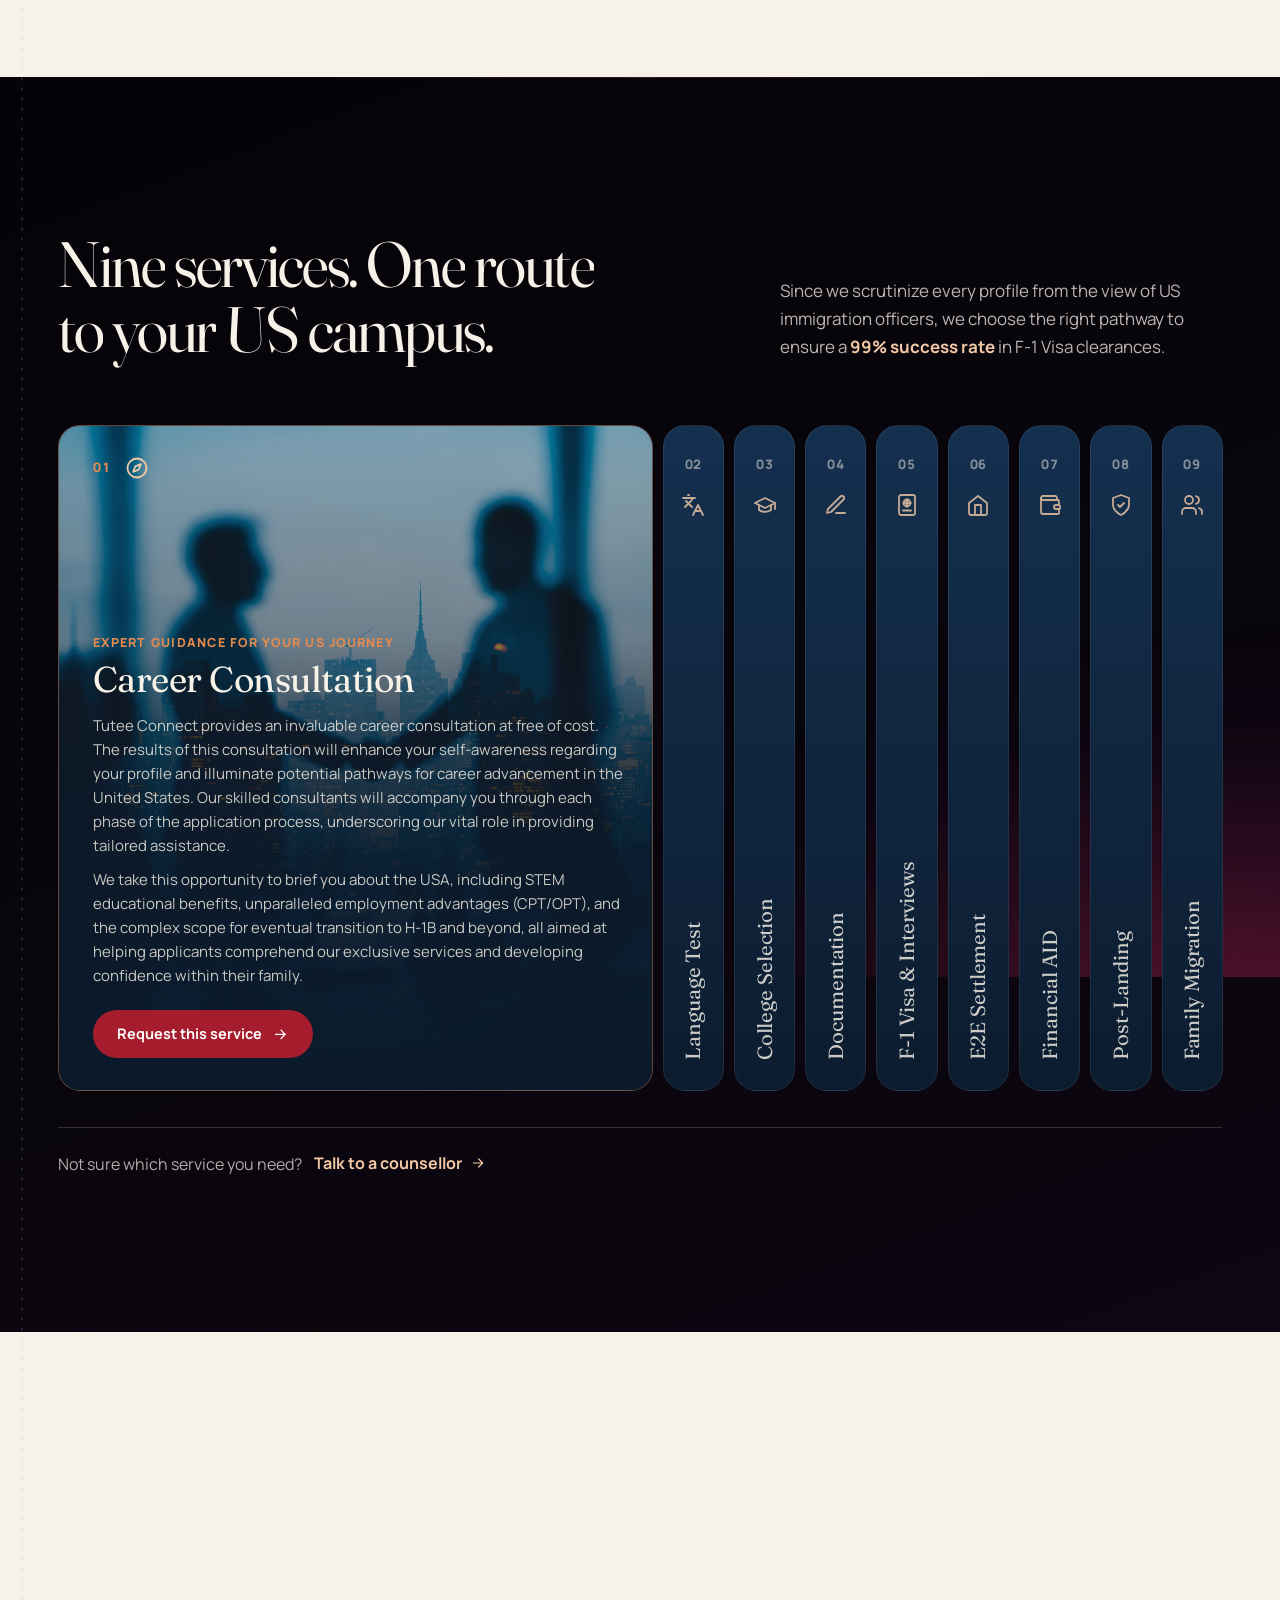
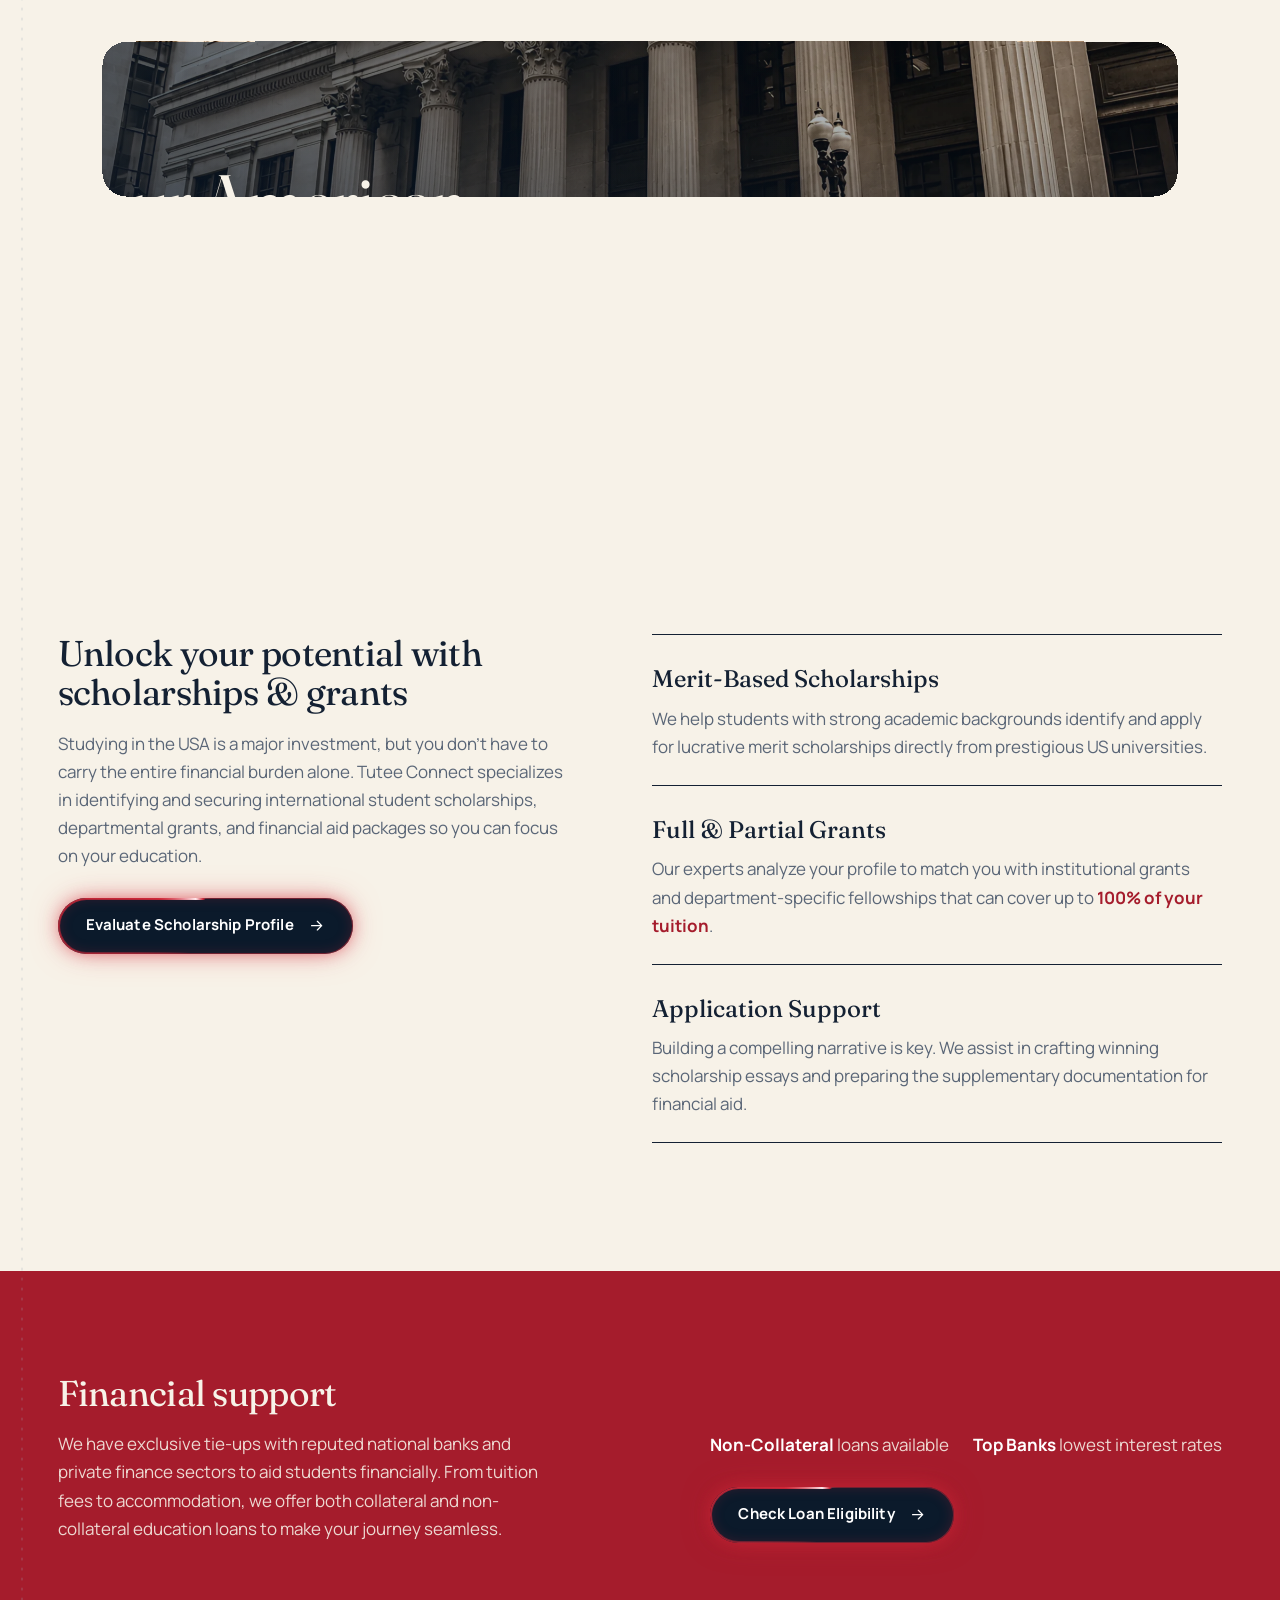
